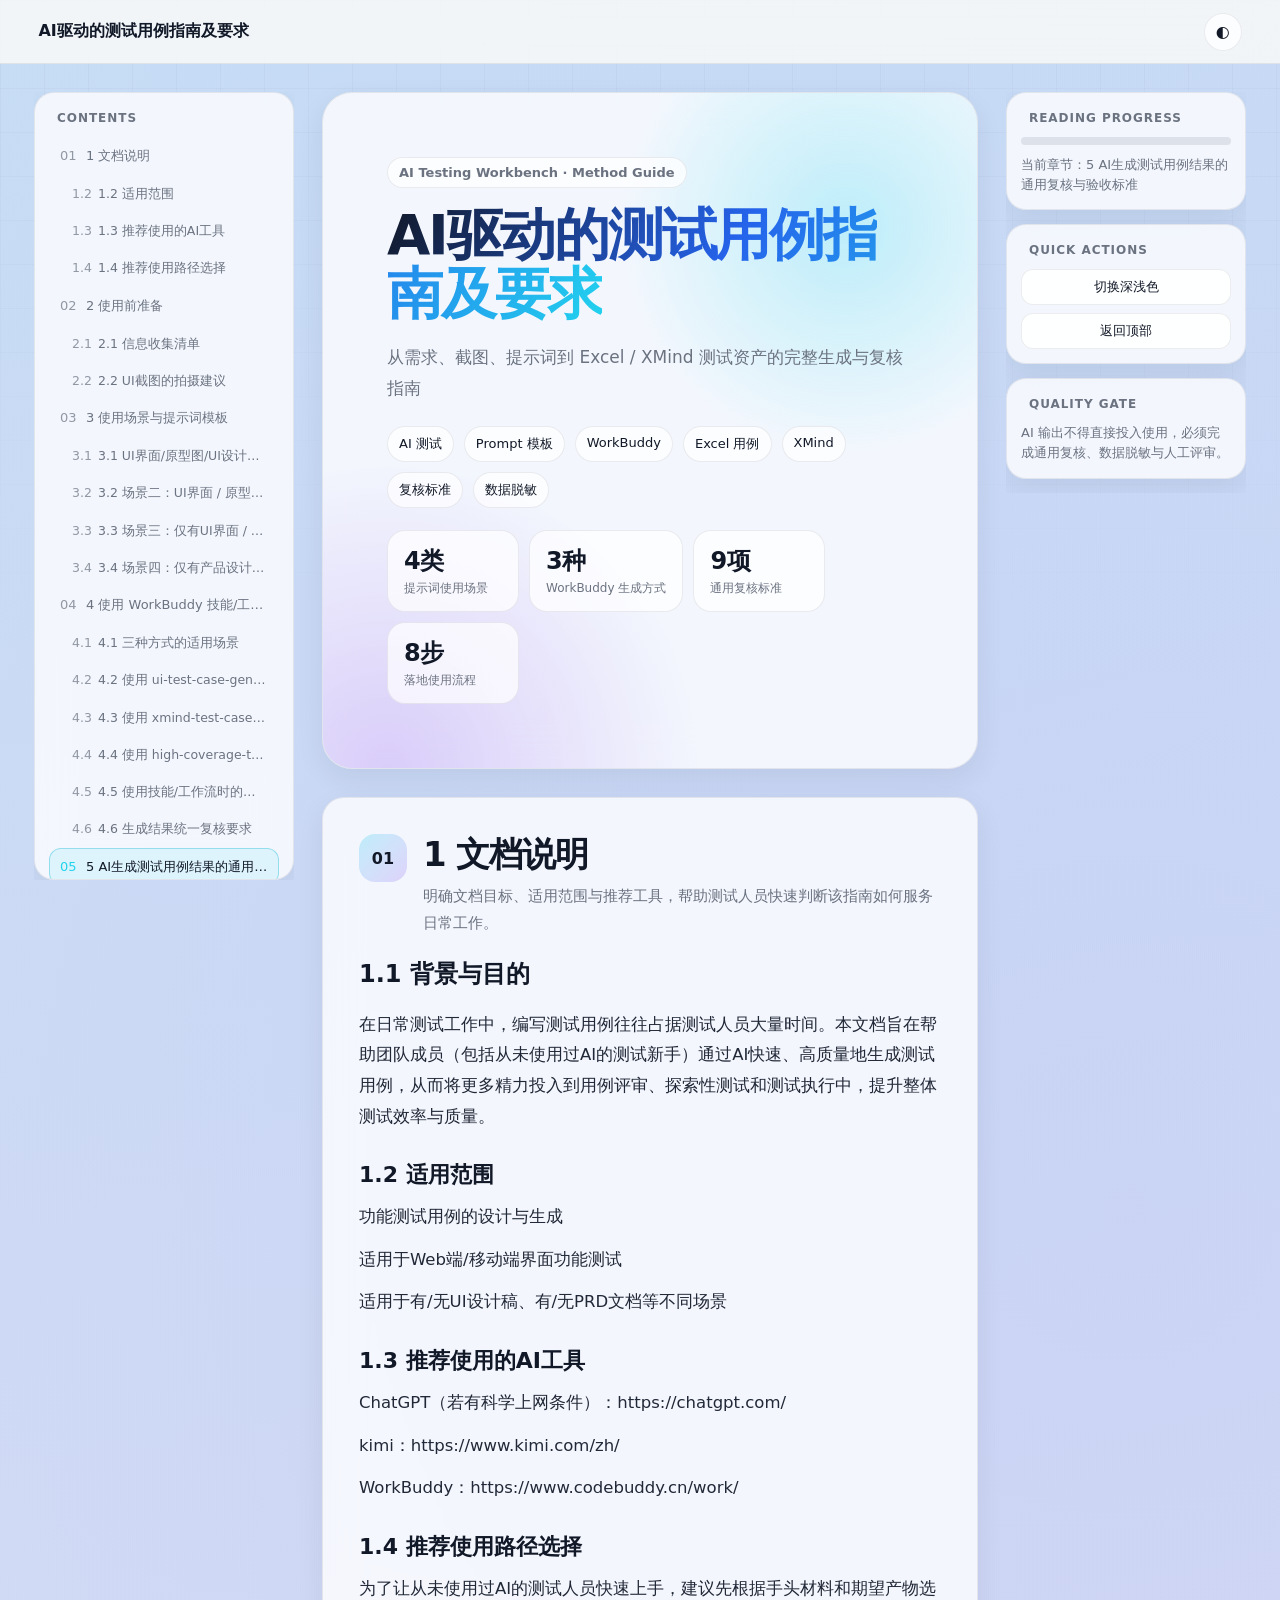
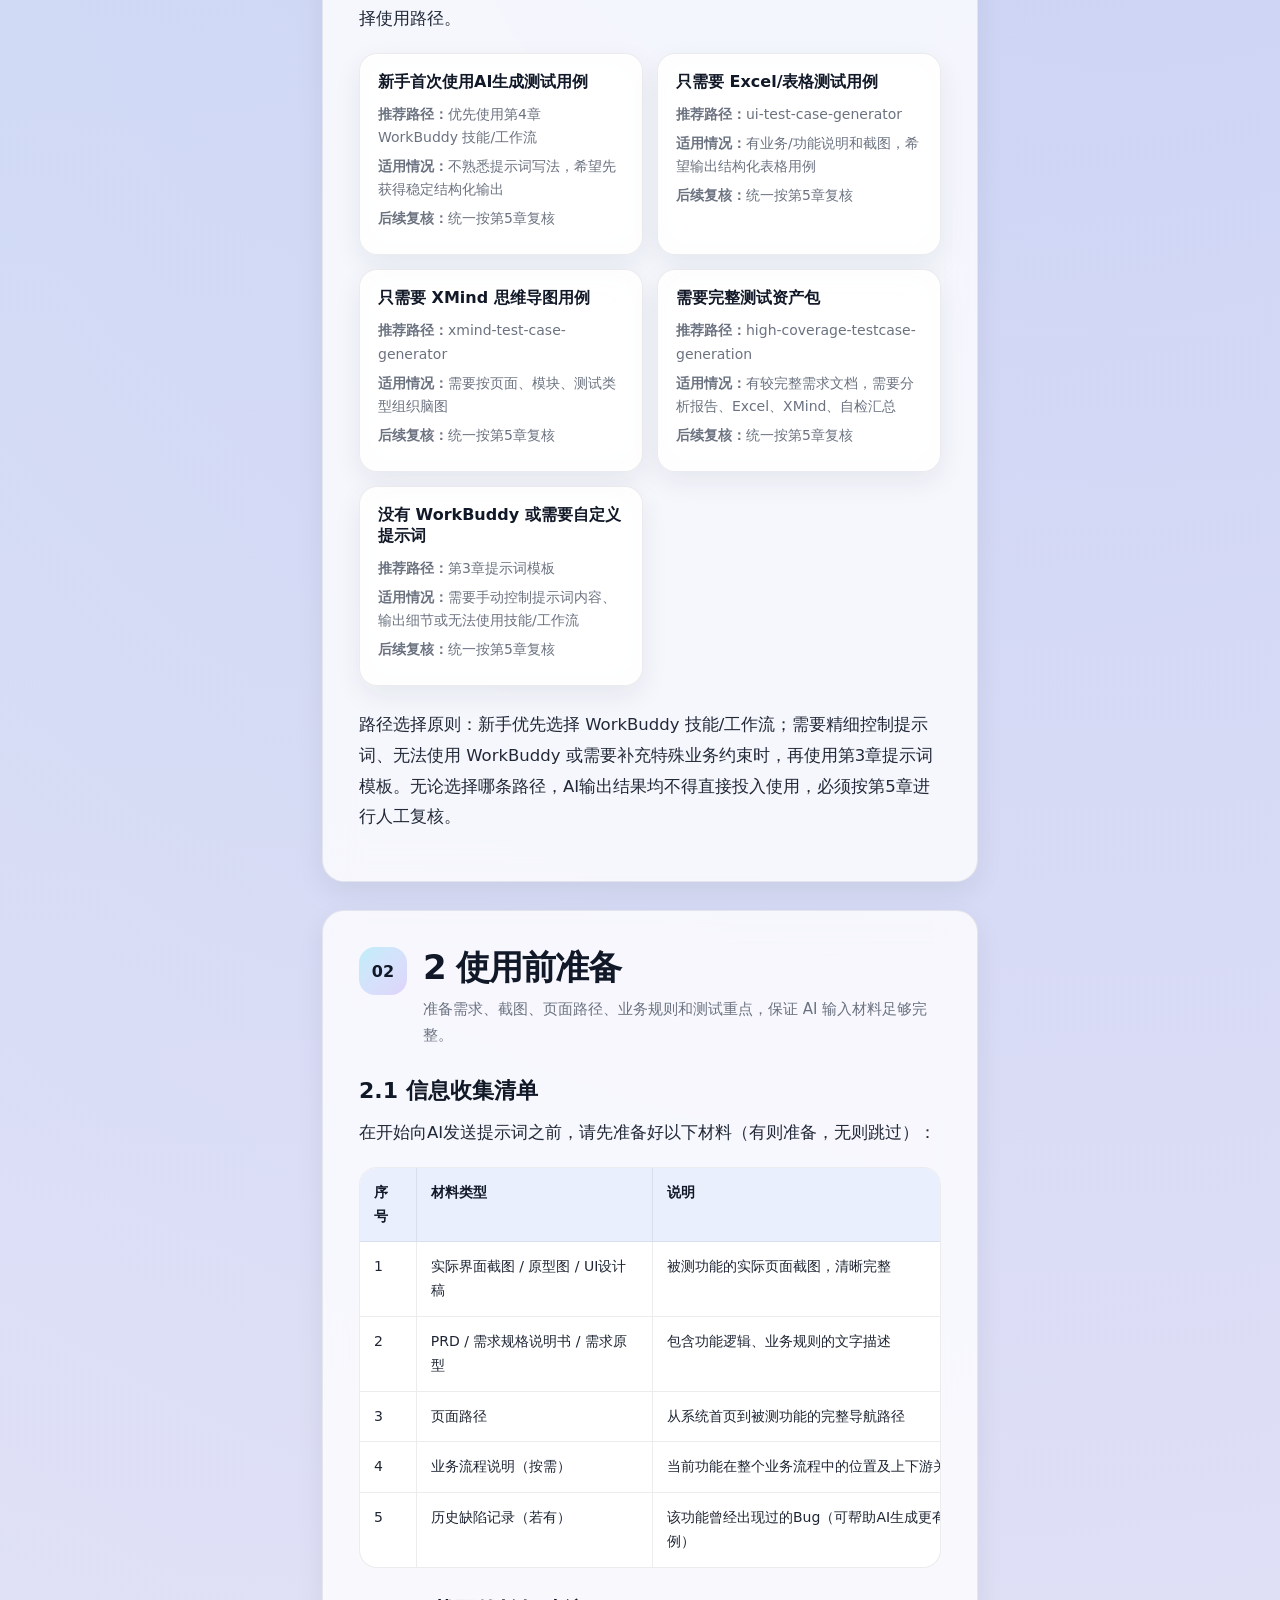
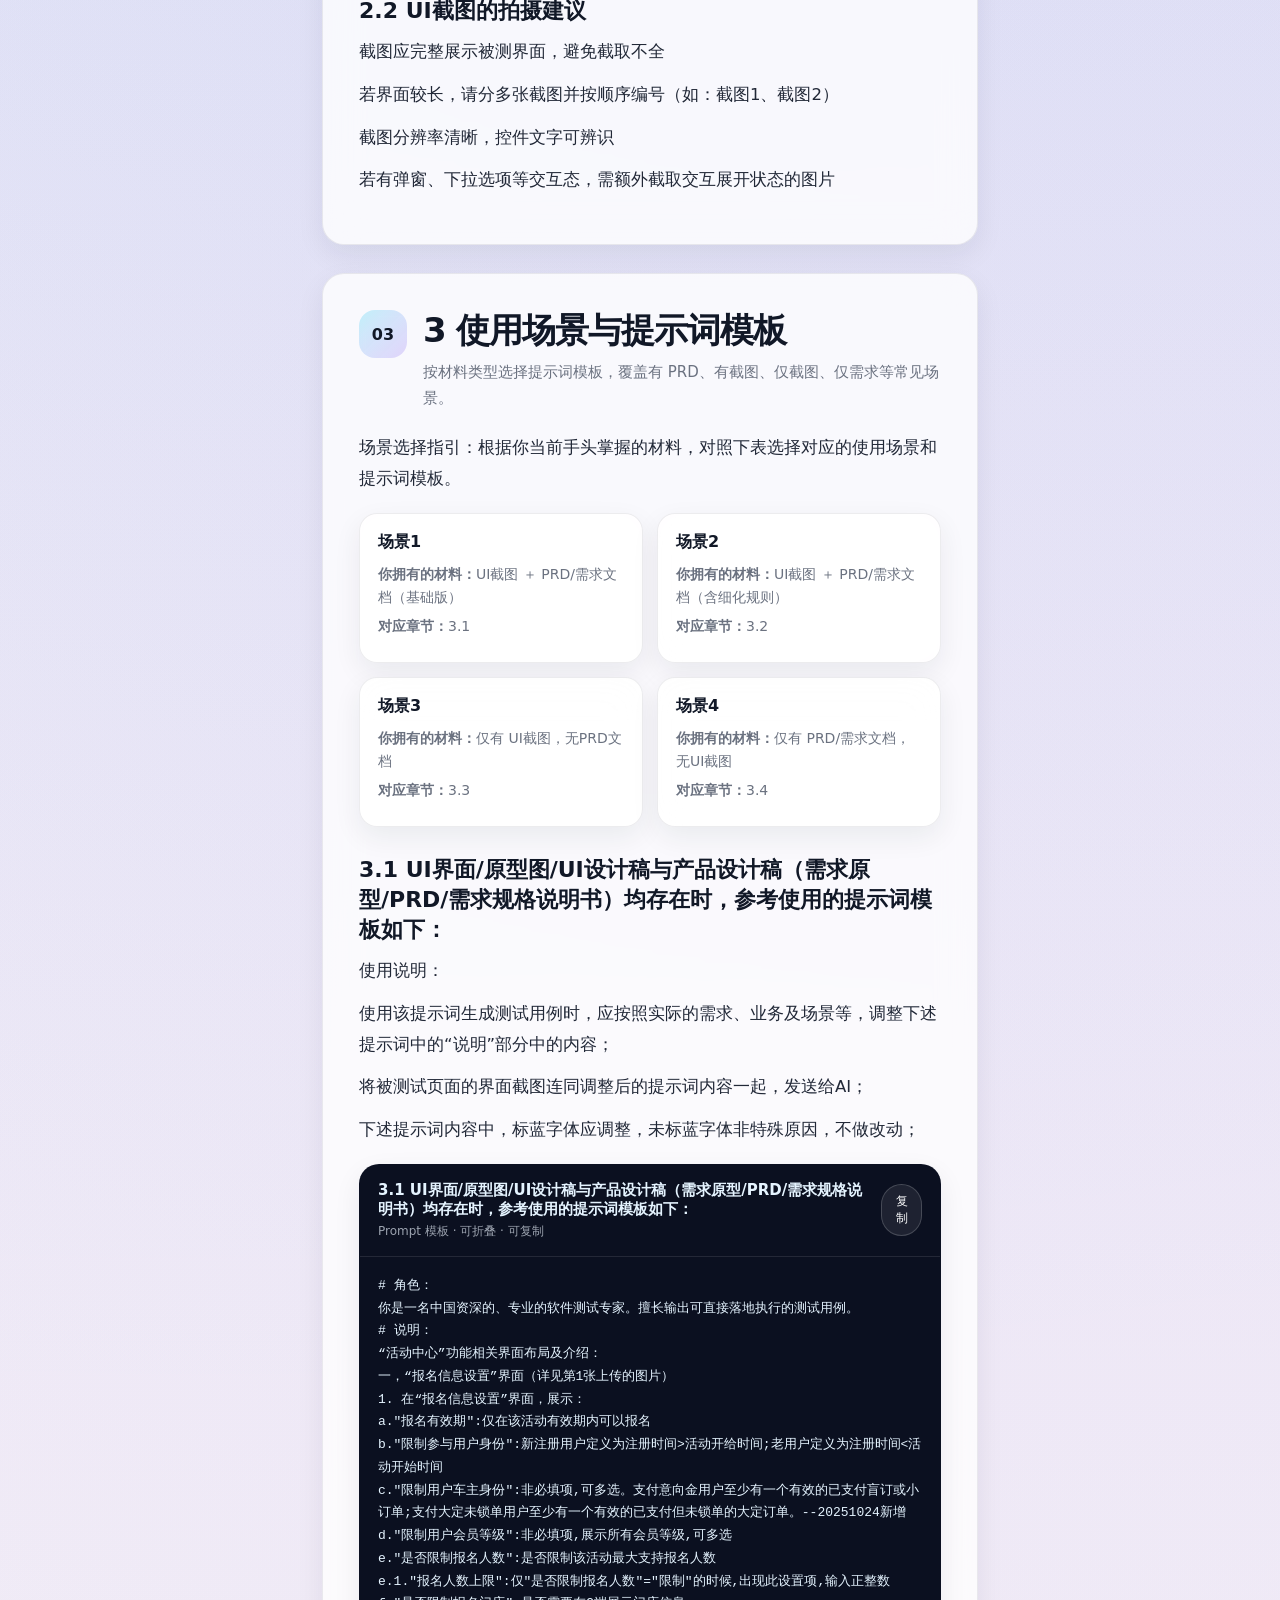
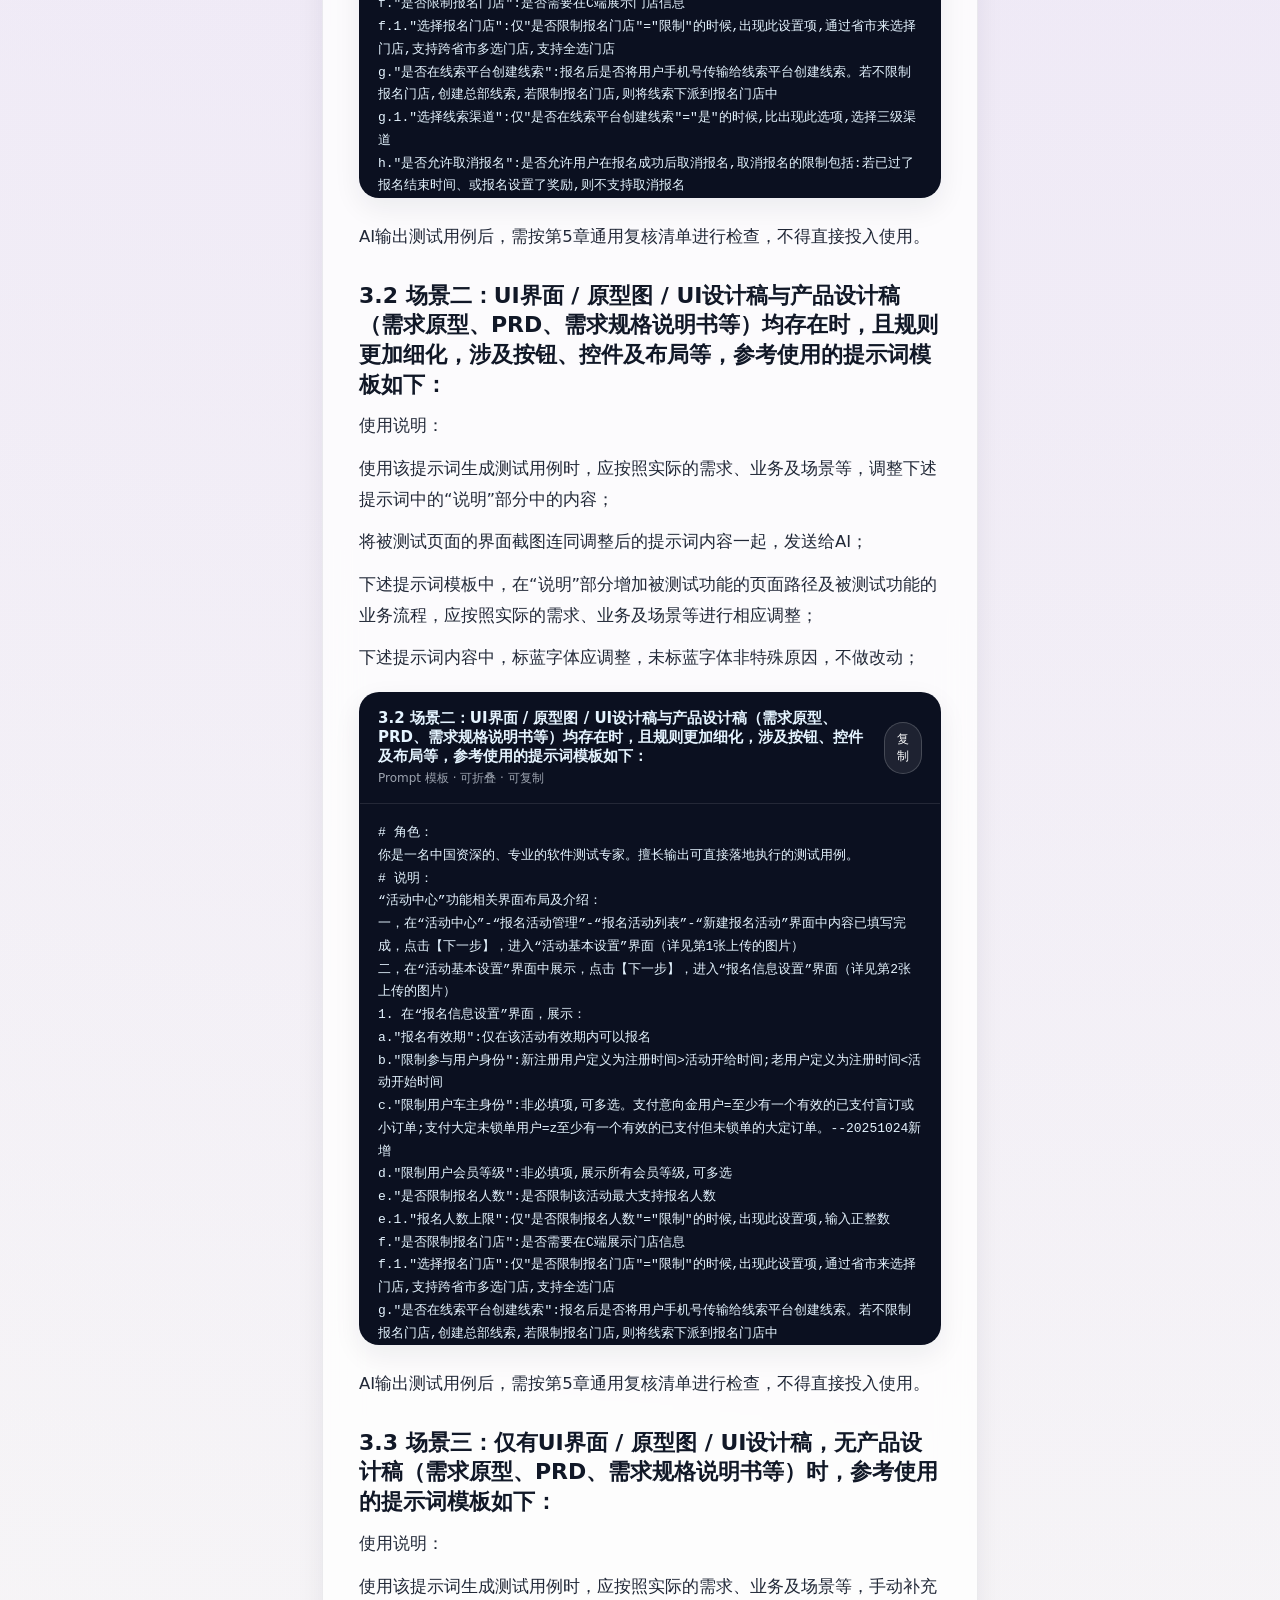
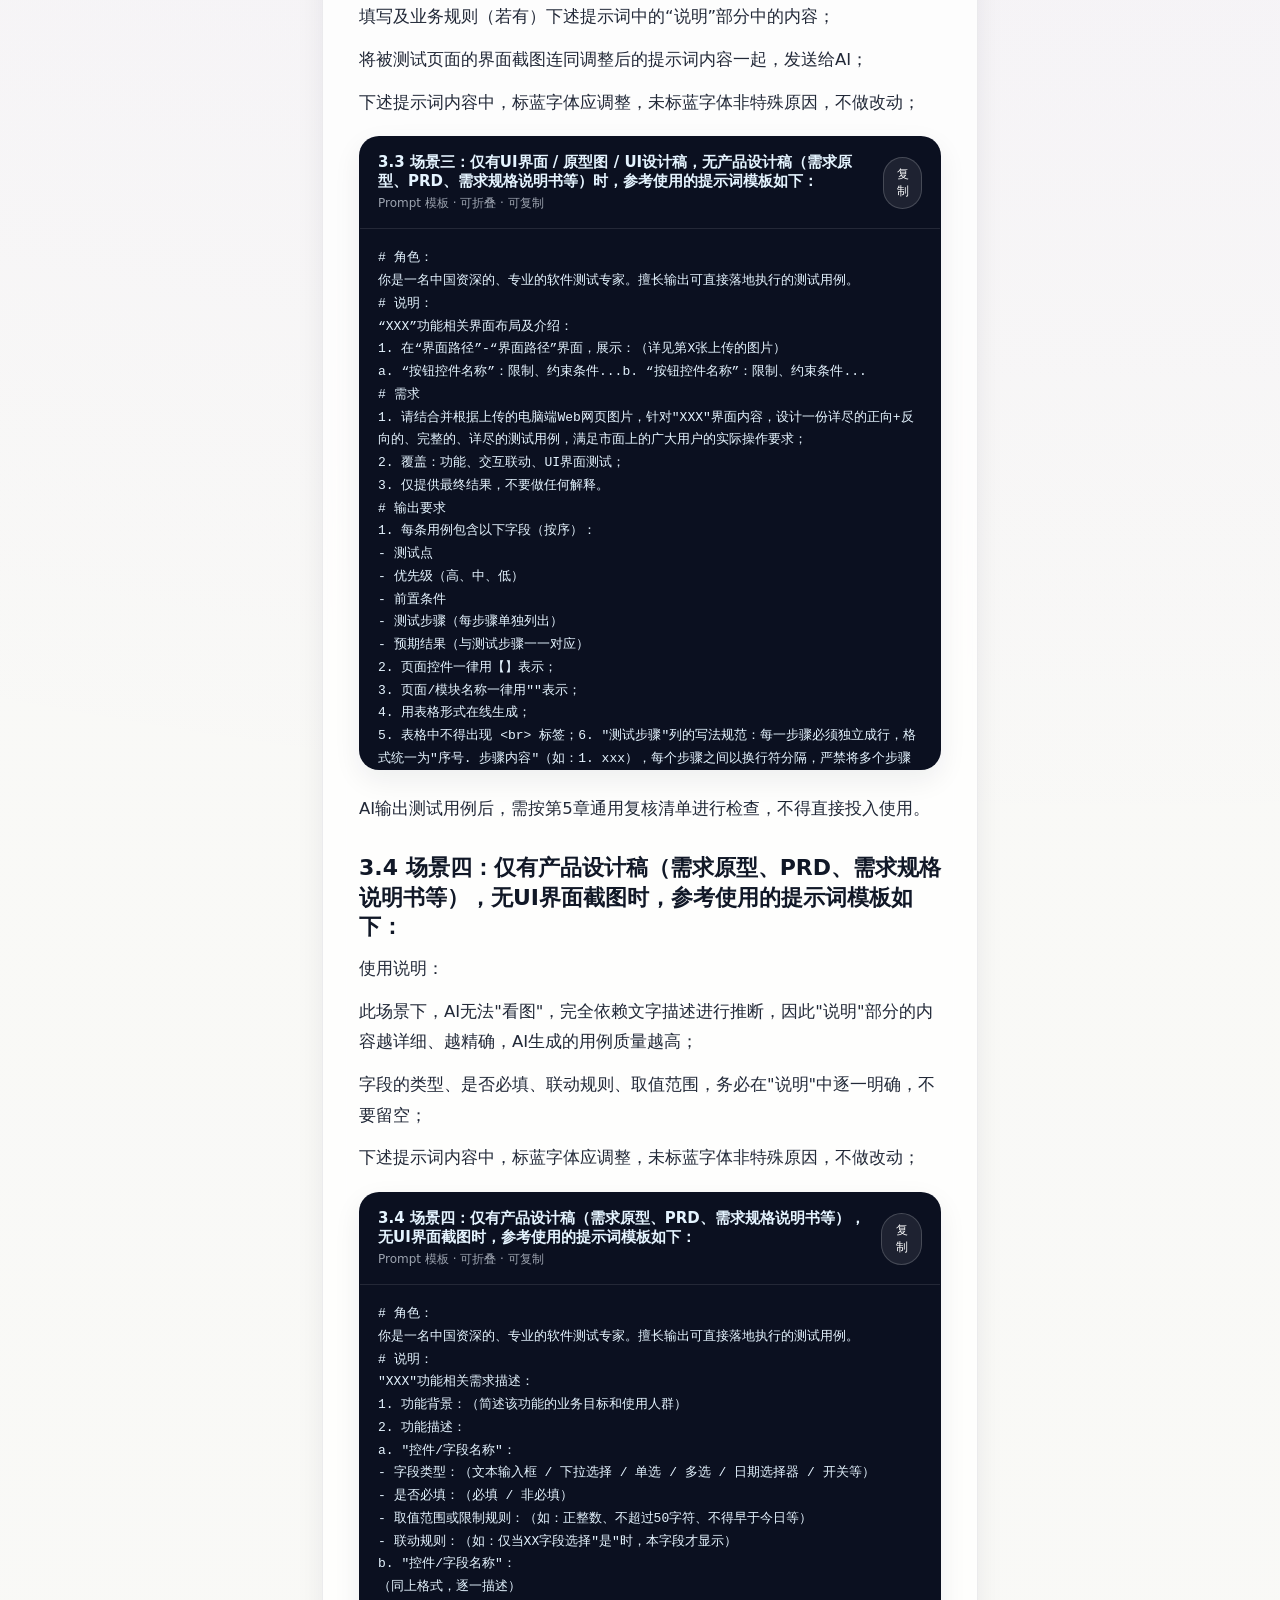
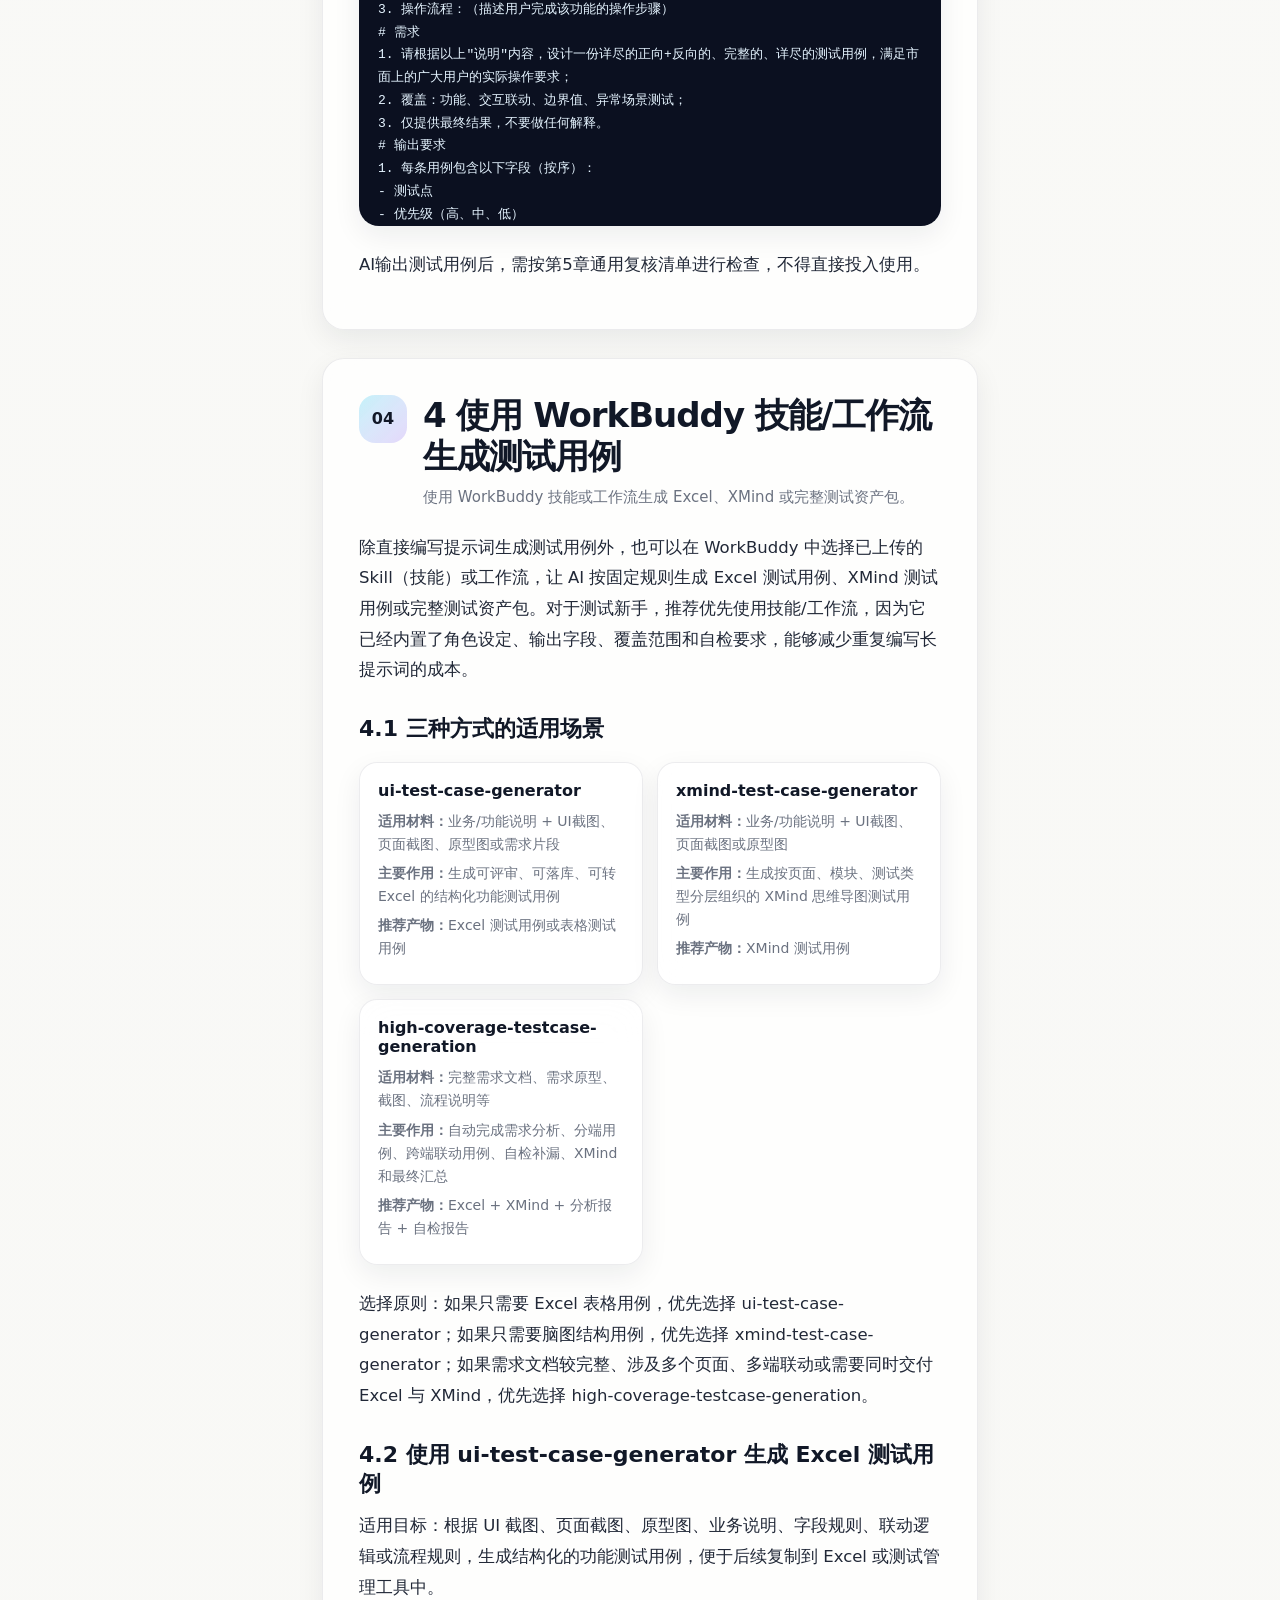
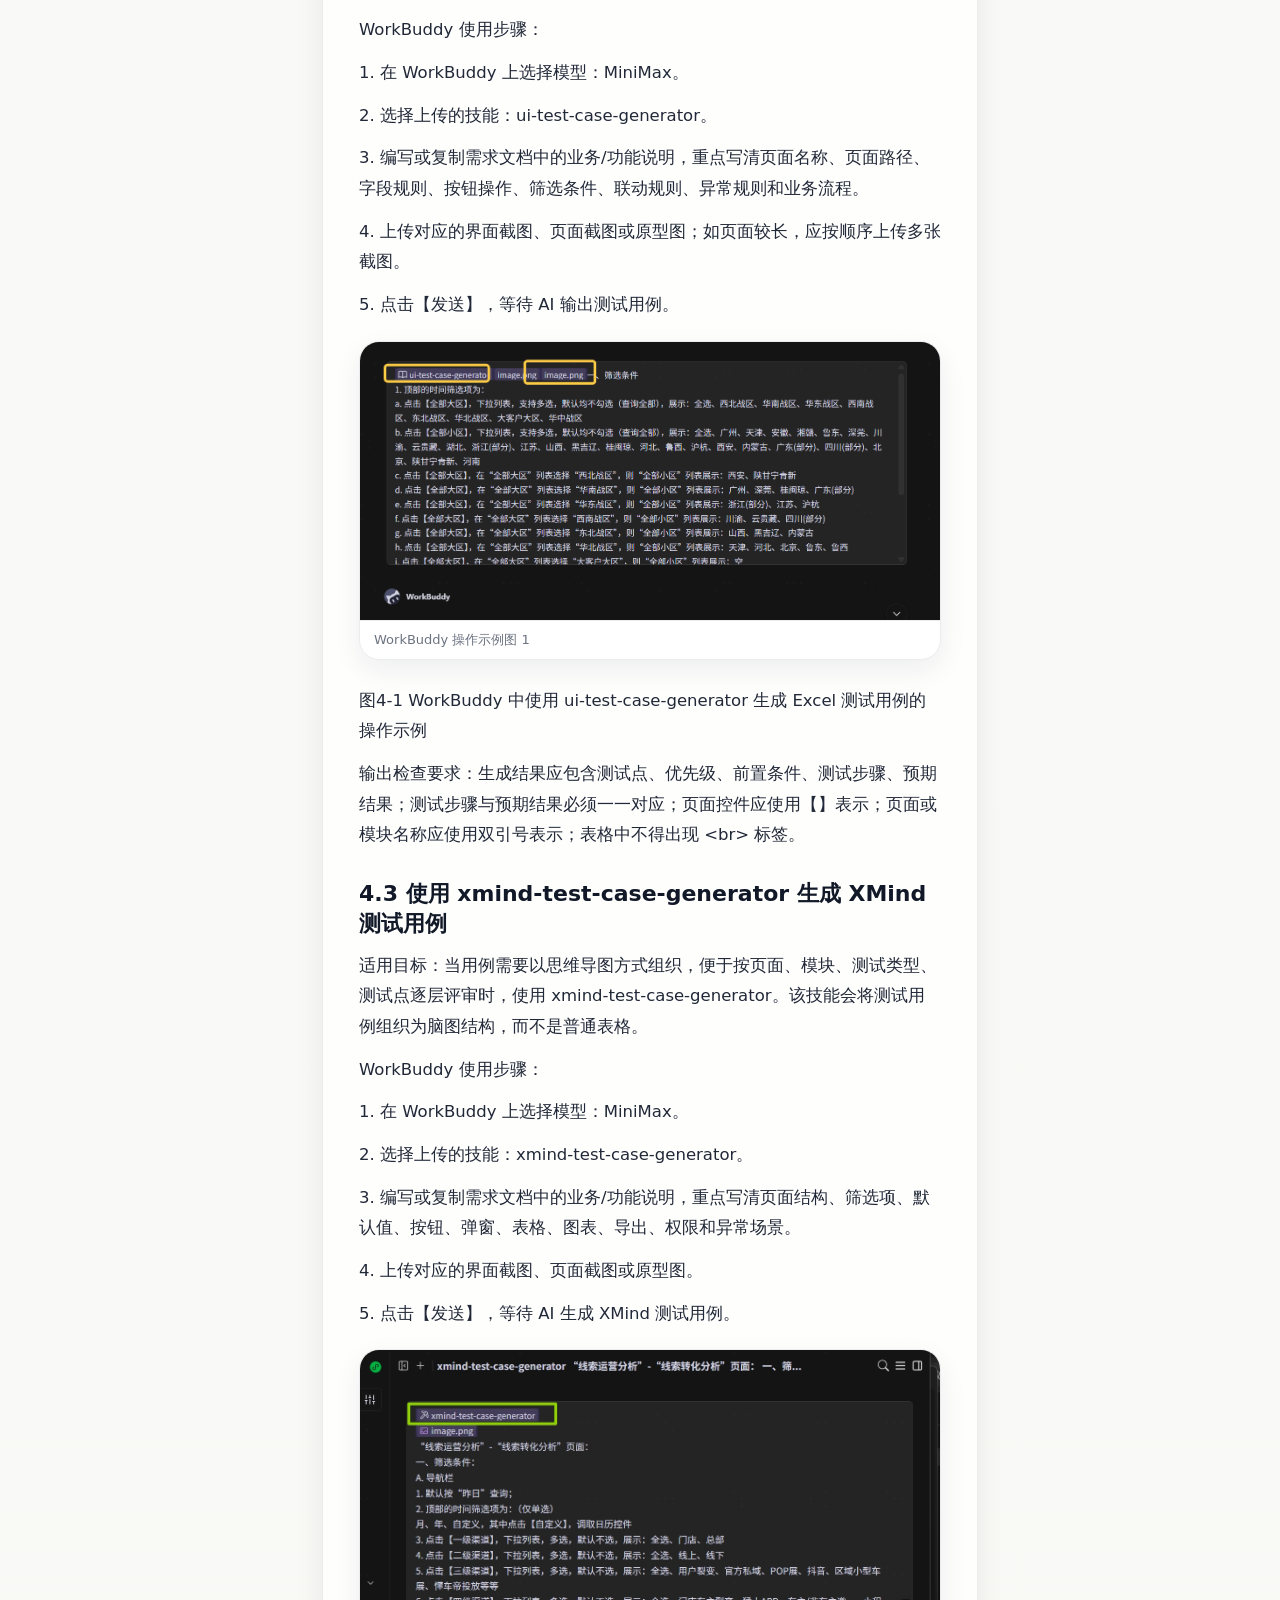
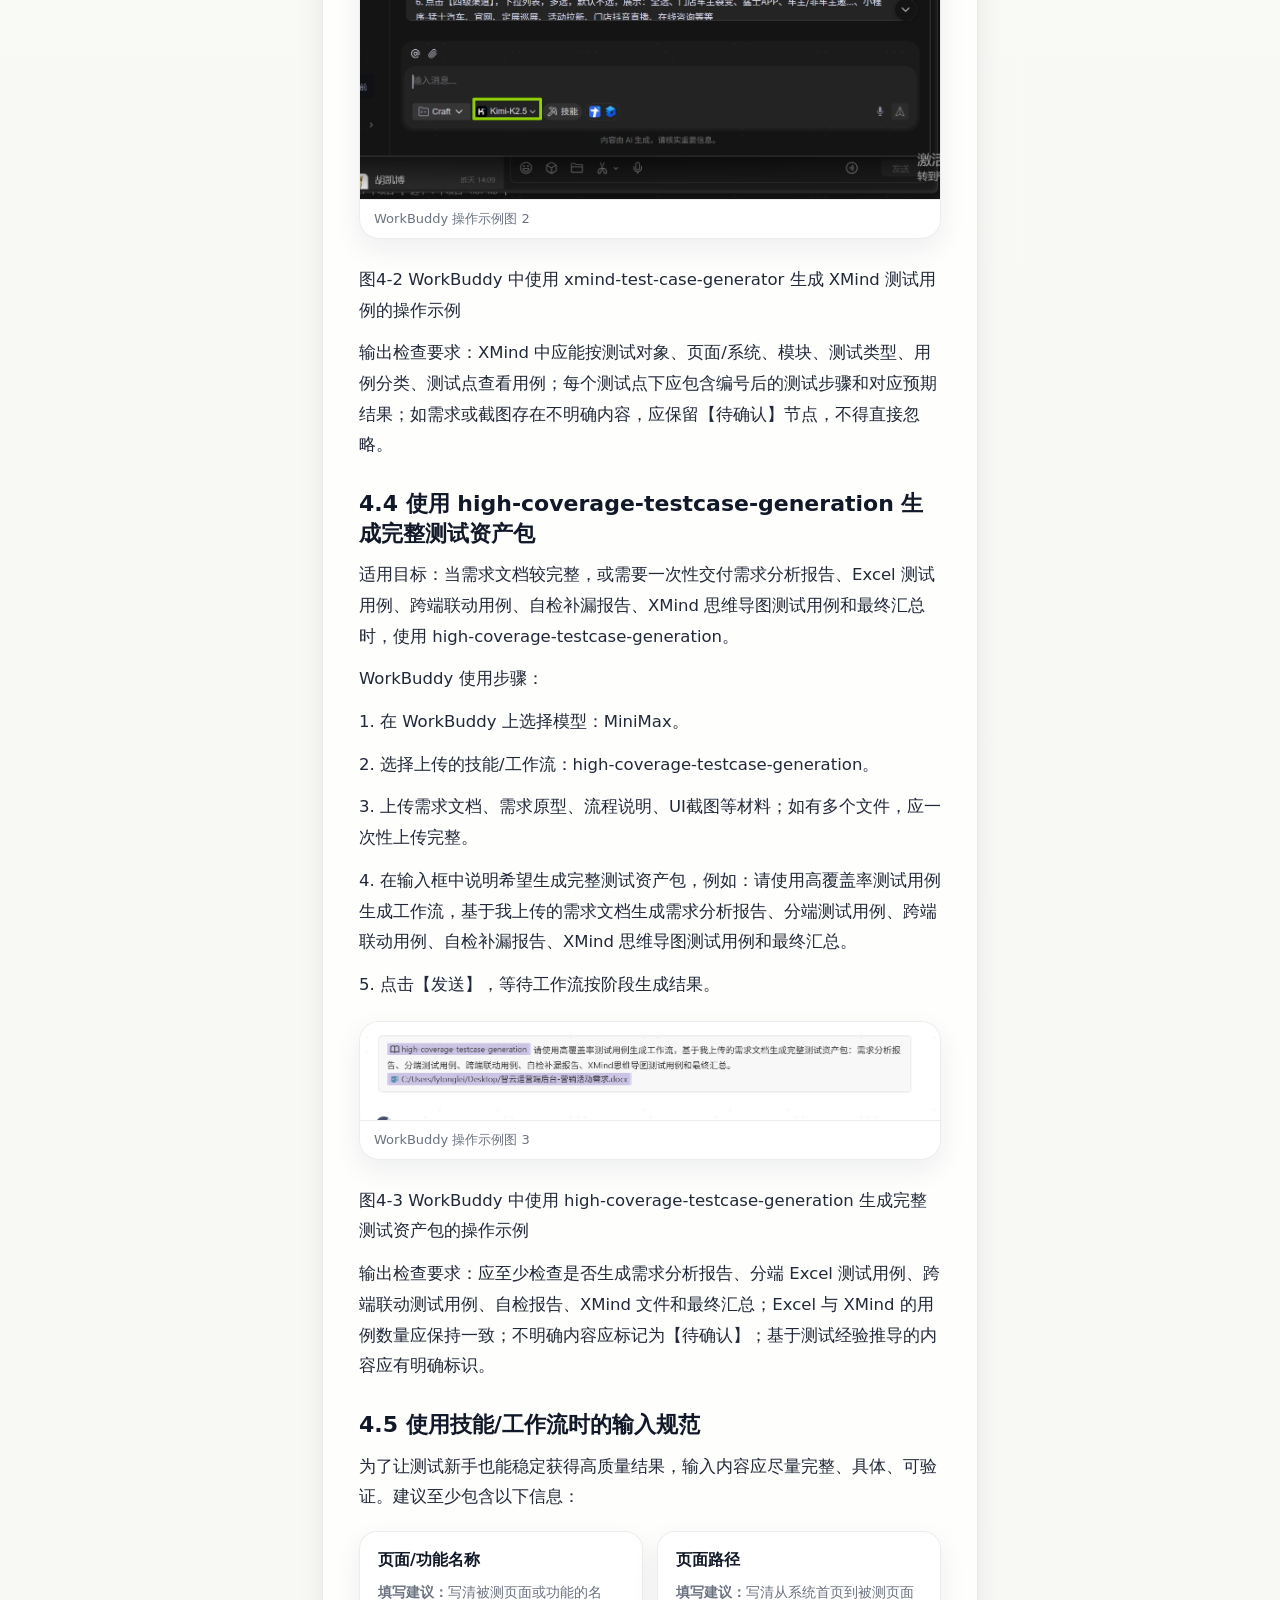
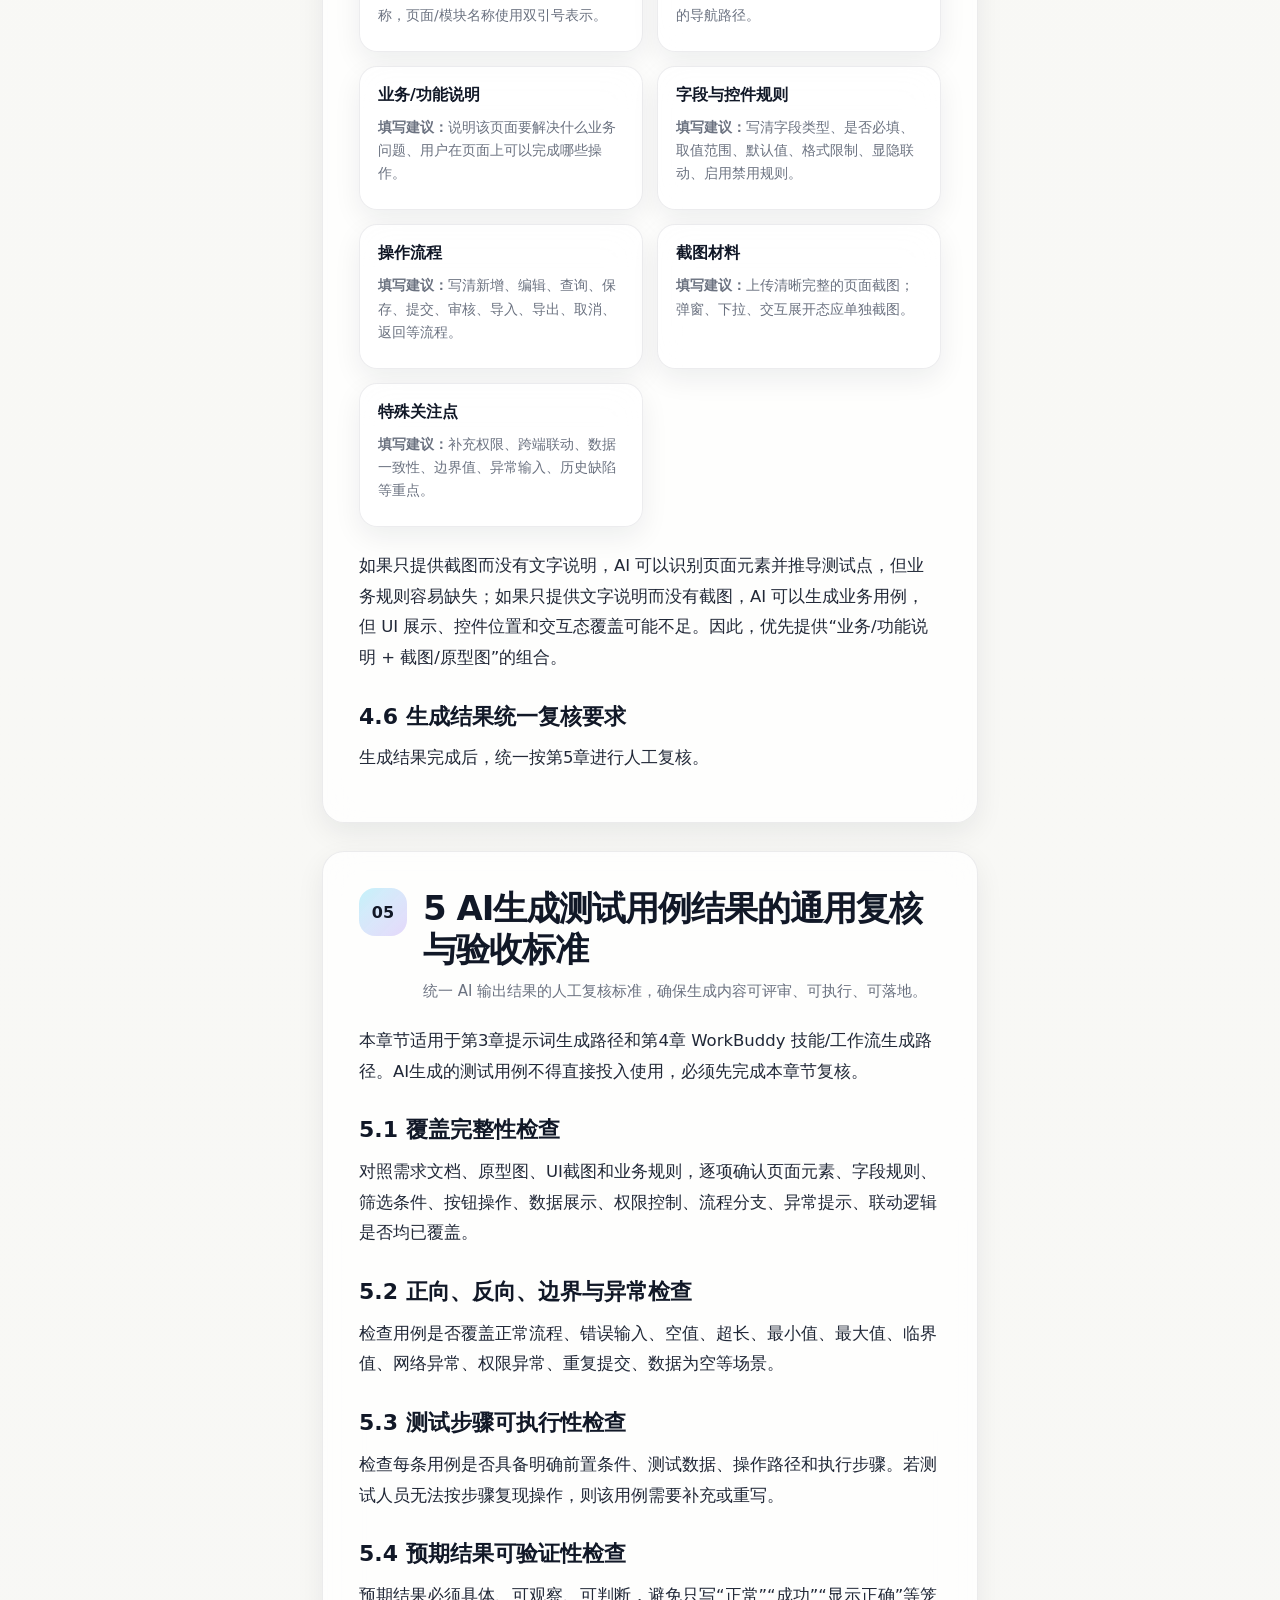
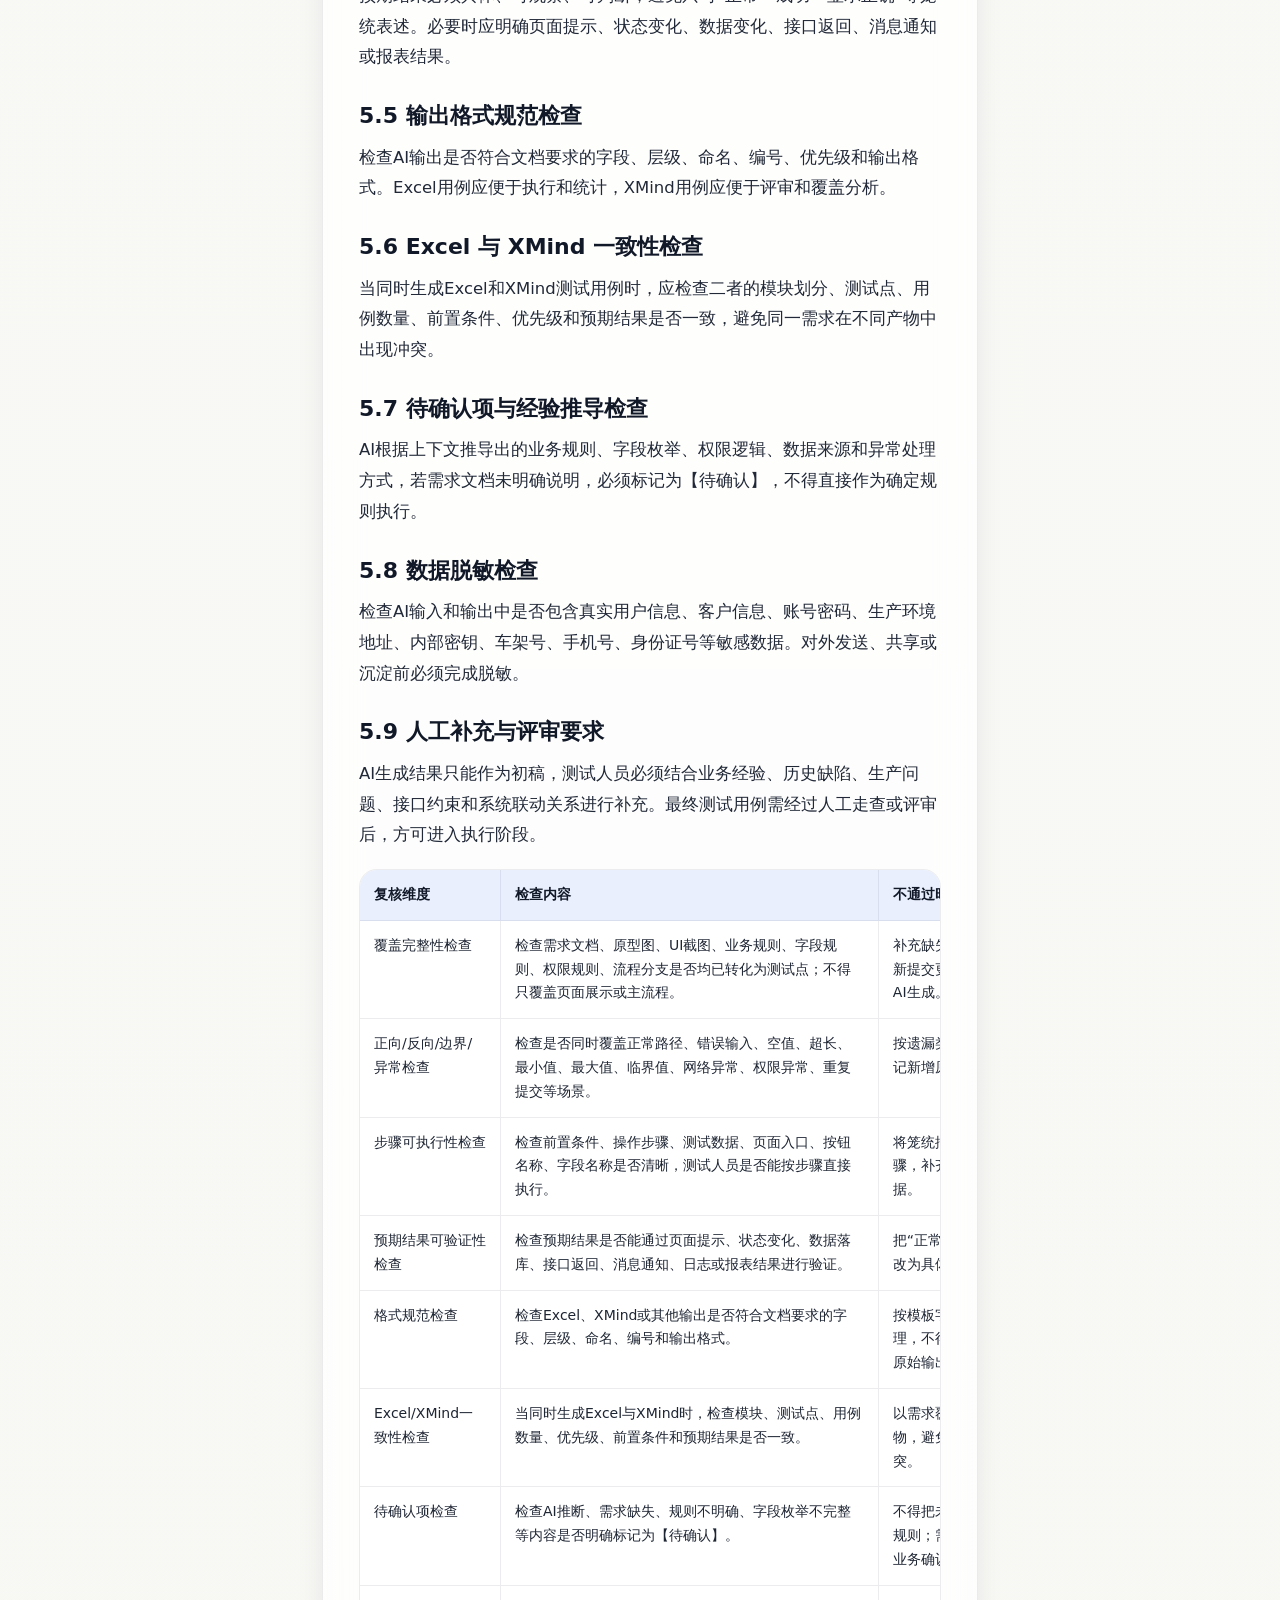
==== ai-testcase-guide/index.html @ f8dcde6e "Update AI testcase guide page" ====
<!doctype html>
<html lang="zh-CN" data-theme="light">
<head>
  <meta charset="utf-8">
  <meta name="viewport" content="width=device-width, initial-scale=1">
  <title>AI驱动的测试用例指南及要求</title>
  <style>
:root {
  color-scheme: light;
  --bg: #f7f7f4;
  --bg-soft: #fafaf8;
  --panel: rgba(255,255,255,.78);
  --panel-strong: rgba(255,255,255,.92);
  --text: #111827;
  --muted: #6b7280;
  --line: rgba(17,24,39,.08);
  --line-strong: rgba(17,24,39,.14);
  --cyan: #22d3ee;
  --violet: #7c3aed;
  --blue: #2563eb;
  --warn: #f97316;
  --danger: #ef4444;
  --code-bg: #0b1020;
  --code-text: #e5f4ff;
  --radius: 22px;
  --radius-sm: 14px;
  --shadow: 0 20px 60px rgba(17,24,39,.10);
  --shadow-soft: 0 10px 28px rgba(17,24,39,.07);
  --nav-width: 260px;
  --rail-width: 240px;
}
[data-theme="dark"] {
  color-scheme: dark;
  --bg: #070a12;
  --bg-soft: #0b0f17;
  --panel: rgba(17,24,39,.72);
  --panel-strong: rgba(17,24,39,.9);
  --text: #f9fafb;
  --muted: #a1a1aa;
  --line: rgba(255,255,255,.10);
  --line-strong: rgba(255,255,255,.18);
  --cyan: #4df0ff;
  --violet: #8b5cf6;
  --blue: #60a5fa;
  --warn: #fb923c;
  --danger: #f87171;
  --code-bg: #050816;
  --code-text: #edf7ff;
  --shadow: 0 22px 70px rgba(0,0,0,.34);
  --shadow-soft: 0 12px 30px rgba(0,0,0,.22);
}
* { box-sizing: border-box; }
html { scroll-behavior: smooth; }
body {
  margin: 0;
  min-height: 100vh;
  color: var(--text);
  background:
    radial-gradient(circle at 16% -10%, color-mix(in srgb, var(--cyan) 24%, transparent), transparent 30%),
    radial-gradient(circle at 88% 6%, color-mix(in srgb, var(--violet) 20%, transparent), transparent 32%),
    linear-gradient(180deg, var(--bg-soft), var(--bg));
  font-family: Inter, ui-sans-serif, system-ui, -apple-system, BlinkMacSystemFont, "PingFang SC", "Microsoft YaHei", "Noto Sans SC", sans-serif;
  letter-spacing: 0;
}
body::before {
  content: "";
  position: fixed;
  inset: 0;
  z-index: -1;
  opacity: .34;
  background-image:
    linear-gradient(var(--line) 1px, transparent 1px),
    linear-gradient(90deg, var(--line) 1px, transparent 1px);
  background-size: 44px 44px;
  mask-image: linear-gradient(180deg, #000, transparent 76%);
}
.progressbar {
  position: fixed;
  top: 0;
  left: 0;
  z-index: 100;
  width: 100%;
  height: 3px;
  background: transparent;
}
.progressbar span {
  display: block;
  width: 0%;
  height: 100%;
  background: linear-gradient(90deg, var(--cyan), var(--violet), var(--blue));
}
.topbar {
  position: sticky;
  top: 0;
  z-index: 90;
  display: flex;
  align-items: center;
  justify-content: space-between;
  gap: 16px;
  height: 64px;
  padding: 0 clamp(16px, 3vw, 40px);
  border-bottom: 1px solid var(--line);
  background: color-mix(in srgb, var(--bg-soft) 82%, transparent);
  backdrop-filter: blur(18px);
}
.brand {
  display: inline-flex;
  align-items: center;
  gap: 10px;
  color: var(--text);
  font-weight: 760;
  text-decoration: none;
}
.brand-mark {
  width: 28px;
  height: 28px;
  border-radius: 9px;
  background: linear-gradient(135deg, var(--cyan), var(--violet));
  box-shadow: 0 0 22px color-mix(in srgb, var(--cyan) 42%, transparent);
}
.top-actions { display: flex; align-items: center; gap: 8px; }
.icon-btn, .text-btn {
  border: 1px solid var(--line);
  background: var(--panel);
  color: var(--text);
  border-radius: 999px;
  min-height: 38px;
  padding: 0 14px;
  font: inherit;
  cursor: pointer;
  transition: transform .18s ease-out, border-color .18s ease-out, background .18s ease-out;
}
.icon-btn { width: 38px; padding: 0; }
.icon-btn:hover, .text-btn:hover { transform: translateY(-1px); border-color: color-mix(in srgb, var(--cyan) 55%, var(--line)); }
.layout {
  display: grid;
  grid-template-columns: var(--nav-width) minmax(0, 820px) var(--rail-width);
  gap: 28px;
  max-width: 1440px;
  margin: 0 auto;
  padding: 28px clamp(18px, 3vw, 34px) 96px;
}
.side-nav, .right-rail {
  position: sticky;
  top: 92px;
  align-self: start;
  max-height: calc(100vh - 112px);
  overflow: auto;
}
.nav-shell, .rail-card, .section-card, .hero, .bento-card, .prompt-card, .figure-card {
  border: 1px solid var(--line);
  background: var(--panel);
  backdrop-filter: blur(18px);
  box-shadow: var(--shadow-soft);
}
.nav-shell, .rail-card { border-radius: 20px; padding: 14px; }
.nav-shell {
  max-height: calc(100vh - 112px);
  overflow: auto;
}
.nav-title, .rail-title {
  margin: 4px 8px 12px;
  color: var(--muted);
  font-size: 12px;
  font-weight: 780;
  letter-spacing: .08em;
  text-transform: uppercase;
}
.toc-link {
  display: grid;
  grid-template-columns: 18px minmax(0,1fr);
  gap: 8px;
  align-items: start;
  padding: 9px 10px;
  border: 1px solid transparent;
  border-radius: 12px;
  color: var(--muted);
  text-decoration: none;
  font-size: 13px;
  line-height: 1.38;
  transition: background .18s ease-out, color .18s ease-out, border-color .18s ease-out;
}
.toc-link .toc-number { color: color-mix(in srgb, var(--muted) 72%, transparent); font-variant-numeric: tabular-nums; }
.toc-link .toc-text {
  overflow: hidden;
  white-space: nowrap;
  text-overflow: ellipsis;
}
.toc-link.depth-2 { padding-left: 22px; font-size: 12.5px; }
.toc-link:hover, .toc-link.active {
  color: var(--text);
  background: color-mix(in srgb, var(--cyan) 10%, transparent);
  border-color: color-mix(in srgb, var(--cyan) 34%, var(--line));
}
.toc-link.active .toc-number { color: var(--cyan); }
.hero {
  position: relative;
  overflow: hidden;
  border-radius: 30px;
  padding: clamp(30px, 6vw, 64px);
  margin-bottom: 28px;
}
.hero::before {
  content: "";
  position: absolute;
  inset: -1px;
  background:
    radial-gradient(circle at 80% 20%, color-mix(in srgb, var(--cyan) 26%, transparent), transparent 30%),
    radial-gradient(circle at 10% 100%, color-mix(in srgb, var(--violet) 22%, transparent), transparent 35%);
  pointer-events: none;
}
.hero-inner { position: relative; z-index: 1; }
.eyebrow {
  display: inline-flex;
  align-items: center;
  gap: 8px;
  margin-bottom: 18px;
  padding: 7px 11px;
  border: 1px solid var(--line);
  border-radius: 999px;
  background: color-mix(in srgb, var(--panel-strong) 78%, transparent);
  color: var(--muted);
  font-size: 13px;
  font-weight: 660;
}
.hero h1 {
  margin: 0;
  max-width: 760px;
  font-size: clamp(42px, 6vw, 56px);
  line-height: 1.05;
  letter-spacing: -.04em;
}
.gradient-text {
  background: linear-gradient(120deg, var(--text), var(--blue) 50%, var(--cyan));
  -webkit-background-clip: text;
  background-clip: text;
  color: transparent;
}
.hero-subtitle {
  max-width: 720px;
  margin: 18px 0 0;
  color: var(--muted);
  font-size: 17px;
  line-height: 1.85;
}
.tag-row, .metric-row {
  display: flex;
  flex-wrap: wrap;
  gap: 10px;
  margin-top: 22px;
}
.tag {
  padding: 8px 11px;
  border: 1px solid var(--line);
  border-radius: 999px;
  background: color-mix(in srgb, var(--panel-strong) 76%, transparent);
  color: var(--text);
  font-size: 13px;
}
.metric {
  min-width: 132px;
  padding: 14px 16px;
  border: 1px solid var(--line);
  border-radius: 18px;
  background: color-mix(in srgb, var(--panel-strong) 78%, transparent);
}
.metric strong { display:block; font-size: 24px; letter-spacing: -.02em; }
.metric span { color: var(--muted); font-size: 12px; }
.section-card {
  position: relative;
  border-radius: var(--radius);
  padding: clamp(24px, 4vw, 36px);
  margin: 28px 0;
  scroll-margin-top: 92px;
}
.section-card[data-observe] { opacity: 0; transform: translateY(16px); transition: opacity .24s ease-out, transform .24s ease-out; }
.section-card[data-observe].is-visible { opacity: 1; transform: translateY(0); }
.section-head {
  display: grid;
  grid-template-columns: auto minmax(0, 1fr);
  gap: 16px;
  align-items: start;
  margin-bottom: 22px;
}
.badge {
  display: inline-flex;
  align-items: center;
  justify-content: center;
  width: 48px;
  height: 48px;
  border-radius: 16px;
  background: linear-gradient(135deg, color-mix(in srgb, var(--cyan) 28%, transparent), color-mix(in srgb, var(--violet) 20%, transparent));
  color: var(--text);
  font-weight: 850;
  font-variant-numeric: tabular-nums;
}
.section-head h2 {
  margin: 0;
  font-size: clamp(28px, 4vw, 34px);
  line-height: 1.2;
  letter-spacing: -.03em;
}
.section-summary {
  margin: 8px 0 0;
  color: var(--muted);
  font-size: 15px;
  line-height: 1.75;
}
.content-flow h3 {
  margin: 28px 0 12px;
  font-size: 22px;
  line-height: 1.35;
}
.content-flow p {
  margin: 12px 0;
  color: color-mix(in srgb, var(--text) 82%, var(--muted));
  font-size: 16.5px;
  line-height: 1.86;
}
.bento-grid {
  display: grid;
  grid-template-columns: repeat(2, minmax(0,1fr));
  gap: 14px;
  margin: 18px 0 24px;
}
.bento-card {
  border-radius: 18px;
  padding: 18px;
  transition: transform .2s ease-out, border-color .2s ease-out, box-shadow .2s ease-out;
}
.bento-card:hover {
  transform: translateY(-3px);
  border-color: color-mix(in srgb, var(--cyan) 44%, var(--line));
  box-shadow: var(--shadow);
}
.bento-card h4 { margin: 0 0 10px; font-size: 16px; }
.bento-card p { margin: 6px 0; font-size: 14px; line-height: 1.65; color: var(--muted); }
.table-wrap {
  overflow-x: auto;
  margin: 18px 0 24px;
  border: 1px solid var(--line);
  border-radius: 18px;
  background: var(--panel-strong);
}
table { width: 100%; border-collapse: separate; border-spacing: 0; min-width: 720px; }
td, th {
  padding: 13px 14px;
  border-bottom: 1px solid var(--line);
  border-right: 1px solid var(--line);
  color: color-mix(in srgb, var(--text) 86%, var(--muted));
  font-size: 14px;
  line-height: 1.7;
  vertical-align: top;
}
tr:first-child td, th {
  position: sticky;
  top: 0;
  z-index: 1;
  background: color-mix(in srgb, var(--blue) 10%, var(--panel-strong));
  color: var(--text);
  font-weight: 760;
}
tr:hover td { background: color-mix(in srgb, var(--cyan) 7%, transparent); }
tr:last-child td { border-bottom: 0; }
td:last-child { border-right: 0; }
.prompt-card {
  overflow: hidden;
  border-radius: 20px;
  margin: 18px 0 24px;
  background: var(--code-bg);
  color: var(--code-text);
  box-shadow: var(--shadow-soft);
}
.prompt-card summary {
  display: flex;
  align-items: center;
  justify-content: space-between;
  gap: 12px;
  padding: 16px 18px;
  cursor: pointer;
  list-style: none;
  border-bottom: 1px solid rgba(255,255,255,.10);
}
.prompt-card summary::-webkit-details-marker { display: none; }
.prompt-meta { display: grid; gap: 4px; }
.prompt-meta strong { font-size: 15px; }
.prompt-meta span { color: #9ca3af; font-size: 12px; }
.copy-btn {
  border: 1px solid rgba(255,255,255,.18);
  border-radius: 999px;
  background: rgba(255,255,255,.08);
  color: #f9fafb;
  padding: 8px 12px;
  font: inherit;
  font-size: 12px;
  cursor: pointer;
}
.prompt-card pre {
  max-height: 540px;
  overflow: auto;
  margin: 0;
  padding: 18px;
  white-space: pre-wrap;
  word-break: break-word;
  font-size: 13px;
  line-height: 1.75;
}
.timeline {
  position: relative;
  display: grid;
  gap: 14px;
  margin: 18px 0;
}
.timeline-item {
  display: grid;
  grid-template-columns: 44px minmax(0,1fr);
  gap: 14px;
  padding: 14px;
  border: 1px solid var(--line);
  border-radius: 18px;
  background: var(--panel-strong);
}
.timeline-no {
  display:flex;
  align-items:center;
  justify-content:center;
  width: 36px;
  height: 36px;
  border-radius: 12px;
  background: color-mix(in srgb, var(--cyan) 18%, transparent);
  color: var(--blue);
  font-weight: 820;
}
.timeline-item h4 { margin: 0 0 5px; font-size: 15px; }
.timeline-item p { margin: 0; color: var(--muted); font-size: 14px; }
.warning-list {
  display: grid;
  gap: 12px;
  margin: 18px 0;
}
.warning-item {
  padding: 15px 16px;
  border: 1px solid color-mix(in srgb, var(--warn) 42%, var(--line));
  border-left: 4px solid var(--warn);
  border-radius: 16px;
  background: color-mix(in srgb, var(--warn) 10%, var(--panel));
  color: color-mix(in srgb, var(--text) 88%, var(--muted));
  line-height: 1.75;
}
.figure-card {
  overflow: hidden;
  border-radius: 20px;
  margin: 20px 0 26px;
}
.figure-card img {
  display: block;
  width: 100%;
  height: auto;
  cursor: zoom-in;
}
.figure-card figcaption {
  padding: 10px 14px;
  color: var(--muted);
  border-top: 1px solid var(--line);
  font-size: 13px;
}
.rail-card { margin-bottom: 14px; }
.read-meter {
  height: 8px;
  border-radius: 999px;
  background: color-mix(in srgb, var(--muted) 16%, transparent);
  overflow: hidden;
}
.read-meter span {
  display:block;
  width:0%;
  height:100%;
  background: linear-gradient(90deg, var(--cyan), var(--violet));
}
.rail-value {
  margin: 10px 0 0;
  color: var(--muted);
  font-size: 13px;
  line-height: 1.55;
}
.rail-actions { display:grid; gap: 8px; margin-top: 12px; }
.rail-actions button {
  min-height: 36px;
  border: 1px solid var(--line);
  border-radius: 12px;
  background: var(--panel-strong);
  color: var(--text);
  cursor: pointer;
}
.drawer {
  position: fixed;
  inset: 0 auto 0 0;
  z-index: 120;
  width: min(88vw, 320px);
  padding: 18px;
  background: var(--bg-soft);
  border-right: 1px solid var(--line);
  transform: translateX(-105%);
  transition: transform .22s ease-out;
  overflow: auto;
}
.drawer.open { transform: translateX(0); }
.drawer-backdrop {
  position: fixed;
  inset: 0;
  z-index: 110;
  background: rgba(0,0,0,.36);
  opacity: 0;
  pointer-events: none;
  transition: opacity .2s ease-out;
}
.drawer-backdrop.open { opacity: 1; pointer-events: auto; }
.lightbox {
  position: fixed;
  inset: 0;
  z-index: 130;
  display: none;
  align-items: center;
  justify-content: center;
  padding: 28px;
  background: rgba(3,7,18,.78);
}
.lightbox.open { display: flex; }
.lightbox img {
  max-width: min(1100px, 96vw);
  max-height: 88vh;
  border-radius: 18px;
  box-shadow: 0 30px 80px rgba(0,0,0,.42);
}
button:focus-visible, a:focus-visible, summary:focus-visible {
  outline: 3px solid color-mix(in srgb, var(--cyan) 70%, white);
  outline-offset: 3px;
}
@media (max-width: 1180px) {
  .layout { grid-template-columns: var(--nav-width) minmax(0,1fr); }
  .right-rail { display: none; }
}
@media (max-width: 860px) {
  .topbar { height: 58px; }
  .layout { display: block; padding: 18px 14px 72px; }
  .side-nav { display: none; }
  .desktop-only { display: none; }
  .hero { padding: 26px 20px; border-radius: 22px; }
  .hero h1 { font-size: 38px; }
  .section-card { padding: 22px 18px; border-radius: 20px; }
  .section-head { grid-template-columns: 1fr; }
  .bento-grid { grid-template-columns: 1fr; }
  table { min-width: 680px; }
}
@media (min-width: 861px) {
  .mobile-only { display: none; }
}
@media (prefers-reduced-motion: reduce) {
  *, *::before, *::after {
    scroll-behavior: auto !important;
    transition: none !important;
    animation: none !important;
  }
  .section-card[data-observe] { opacity: 1; transform: none; }
}
</style>
</head>
<body>
  <div class="progressbar" aria-hidden="true"><span id="pageProgress"></span></div>
  <header class="topbar">
    <a class="brand" href="#"><span>AI驱动的测试用例指南及要求</span></a>
    <div class="top-actions">
      <button class="text-btn mobile-only" id="openDrawer" type="button" aria-expanded="false" aria-controls="tocDrawer">目录</button>
      <button class="icon-btn" data-theme-toggle type="button" aria-label="切换深浅色模式">◐</button>
    </div>
  </header>
  <div class="drawer-backdrop" id="drawerBackdrop"></div>
  <nav class="drawer" id="tocDrawer" aria-label="移动端目录">
    <button class="text-btn" id="closeDrawer" type="button">关闭目录</button>
    <p class="nav-title">Contents</p>
    <a data-toc-link class="toc-link depth-1" href="#section-1"><span class="toc-number">01</span><span class="toc-text">1 文档说明</span></a>
<a data-toc-link class="toc-link depth-2" href="#_Toc6k47xr"><span class="toc-number">1.2</span><span class="toc-text">1.2 适用范围</span></a>
<a data-toc-link class="toc-link depth-2" href="#_Tocdwlccb"><span class="toc-number">1.3</span><span class="toc-text">1.3 推荐使用的AI工具</span></a>
<a data-toc-link class="toc-link depth-2" href="#_Toc234238599"><span class="toc-number">1.4</span><span class="toc-text">1.4 推荐使用路径选择</span></a>
<a data-toc-link class="toc-link depth-1" href="#section-2"><span class="toc-number">02</span><span class="toc-text">2 使用前准备</span></a>
<a data-toc-link class="toc-link depth-2" href="#_Tocxa8zkh"><span class="toc-number">2.1</span><span class="toc-text">2.1 信息收集清单</span></a>
<a data-toc-link class="toc-link depth-2" href="#_Toc4oxz79"><span class="toc-number">2.2</span><span class="toc-text">2.2 UI截图的拍摄建议</span></a>
<a data-toc-link class="toc-link depth-1" href="#section-3"><span class="toc-number">03</span><span class="toc-text">3 使用场景与提示词模板</span></a>
<a data-toc-link class="toc-link depth-2" href="#_Tocz7bs6s"><span class="toc-number">3.1</span><span class="toc-text">3.1 UI界面/原型图/UI设计稿与产品设计稿（需求原型/PRD/需求规格说明书）均存在时，参考使用的提示词模板如下：</span></a>
<a data-toc-link class="toc-link depth-2" href="#_Tocdbweol"><span class="toc-number">3.2</span><span class="toc-text">3.2 场景二：UI界面 / 原型图 / UI设计稿与产品设计稿（需求原型、PRD、需求规格说明书等）均存在时，且规则更加细化，涉及按钮、控件及布局等，参考使用的提示词模板如下：</span></a>
<a data-toc-link class="toc-link depth-2" href="#_Toce6rfsm"><span class="toc-number">3.3</span><span class="toc-text">3.3 场景三：仅有UI界面 / 原型图 / UI设计稿，无产品设计稿（需求原型、PRD、需求规格说明书等）时，参考使用的提示词模板如下：</span></a>
<a data-toc-link class="toc-link depth-2" href="#_Tocvbxli1"><span class="toc-number">3.4</span><span class="toc-text">3.4 场景四：仅有产品设计稿（需求原型、PRD、需求规格说明书等），无UI界面截图时，参考使用的提示词模板如下：</span></a>
<a data-toc-link class="toc-link depth-1" href="#section-4"><span class="toc-number">04</span><span class="toc-text">4 使用 WorkBuddy 技能/工作流生成测试用例</span></a>
<a data-toc-link class="toc-link depth-2" href="#_Toc234238609"><span class="toc-number">4.1</span><span class="toc-text">4.1 三种方式的适用场景</span></a>
<a data-toc-link class="toc-link depth-2" href="#_TocAICompatible016"><span class="toc-number">4.2</span><span class="toc-text">4.2 使用 ui-test-case-generator 生成 Excel 测试用例</span></a>
<a data-toc-link class="toc-link depth-2" href="#_TocAICompatible017"><span class="toc-number">4.3</span><span class="toc-text">4.3 使用 xmind-test-case-generator 生成 XMind 测试用例</span></a>
<a data-toc-link class="toc-link depth-2" href="#_TocAICompatible018"><span class="toc-number">4.4</span><span class="toc-text">4.4 使用 high-coverage-testcase-generation 生成完整测试资产包</span></a>
<a data-toc-link class="toc-link depth-2" href="#_TocAICompatible019"><span class="toc-number">4.5</span><span class="toc-text">4.5 使用技能/工作流时的输入规范</span></a>
<a data-toc-link class="toc-link depth-2" href="#_TocAICompatible020"><span class="toc-number">4.6</span><span class="toc-text">4.6 生成结果统一复核要求</span></a>
<a data-toc-link class="toc-link depth-1" href="#section-5"><span class="toc-number">05</span><span class="toc-text">5 AI生成测试用例结果的通用复核与验收标准</span></a>
<a data-toc-link class="toc-link depth-2" href="#_Toc234238616"><span class="toc-number">5.1</span><span class="toc-text">5.1 覆盖完整性检查</span></a>
<a data-toc-link class="toc-link depth-2" href="#_Toc234238617"><span class="toc-number">5.2</span><span class="toc-text">5.2 正向、反向、边界与异常检查</span></a>
<a data-toc-link class="toc-link depth-2" href="#_Toc234238618"><span class="toc-number">5.3</span><span class="toc-text">5.3 测试步骤可执行性检查</span></a>
<a data-toc-link class="toc-link depth-2" href="#_Toc234238619"><span class="toc-number">5.4</span><span class="toc-text">5.4 预期结果可验证性检查</span></a>
<a data-toc-link class="toc-link depth-2" href="#_Toc234238620"><span class="toc-number">5.5</span><span class="toc-text">5.5 输出格式规范检查</span></a>
<a data-toc-link class="toc-link depth-2" href="#_Toc234238621"><span class="toc-number">5.6</span><span class="toc-text">5.6 Excel 与 XMind 一致性检查</span></a>
<a data-toc-link class="toc-link depth-2" href="#_Toc234238622"><span class="toc-number">5.7</span><span class="toc-text">5.7 待确认项与经验推导检查</span></a>
<a data-toc-link class="toc-link depth-2" href="#_Toc234238623"><span class="toc-number">5.8</span><span class="toc-text">5.8 数据脱敏检查</span></a>
<a data-toc-link class="toc-link depth-2" href="#_TocAICompatible015"><span class="toc-number">5.9</span><span class="toc-text">5.9 人工补充与评审要求</span></a>
<a data-toc-link class="toc-link depth-1" href="#section-6"><span class="toc-number">06</span><span class="toc-text">6 提示词编写技巧与注意事项</span></a>
<a data-toc-link class="toc-link depth-2" href="#_Tocmzn9wp"><span class="toc-number">6.1</span><span class="toc-text">6.1 提示词质量直接影响用例质量</span></a>
<a data-toc-link class="toc-link depth-2" href="#_Tocl2yso5"><span class="toc-number">6.2</span><span class="toc-text">6.2 多轮对话的使用技巧</span></a>
<a data-toc-link class="toc-link depth-1" href="#section-7"><span class="toc-number">07</span><span class="toc-text">7 使用流程总览</span></a>
<a data-toc-link class="toc-link depth-1" href="#section-8"><span class="toc-number">08</span><span class="toc-text">8 重要注意事项</span></a>
  </nav>
  <div class="layout">
    <nav class="side-nav desktop-only" aria-label="章节导航">
      <div class="nav-shell">
        <p class="nav-title">Contents</p>
        <a data-toc-link class="toc-link depth-1" href="#section-1"><span class="toc-number">01</span><span class="toc-text">1 文档说明</span></a>
<a data-toc-link class="toc-link depth-2" href="#_Toc6k47xr"><span class="toc-number">1.2</span><span class="toc-text">1.2 适用范围</span></a>
<a data-toc-link class="toc-link depth-2" href="#_Tocdwlccb"><span class="toc-number">1.3</span><span class="toc-text">1.3 推荐使用的AI工具</span></a>
<a data-toc-link class="toc-link depth-2" href="#_Toc234238599"><span class="toc-number">1.4</span><span class="toc-text">1.4 推荐使用路径选择</span></a>
<a data-toc-link class="toc-link depth-1" href="#section-2"><span class="toc-number">02</span><span class="toc-text">2 使用前准备</span></a>
<a data-toc-link class="toc-link depth-2" href="#_Tocxa8zkh"><span class="toc-number">2.1</span><span class="toc-text">2.1 信息收集清单</span></a>
<a data-toc-link class="toc-link depth-2" href="#_Toc4oxz79"><span class="toc-number">2.2</span><span class="toc-text">2.2 UI截图的拍摄建议</span></a>
<a data-toc-link class="toc-link depth-1" href="#section-3"><span class="toc-number">03</span><span class="toc-text">3 使用场景与提示词模板</span></a>
<a data-toc-link class="toc-link depth-2" href="#_Tocz7bs6s"><span class="toc-number">3.1</span><span class="toc-text">3.1 UI界面/原型图/UI设计稿与产品设计稿（需求原型/PRD/需求规格说明书）均存在时，参考使用的提示词模板如下：</span></a>
<a data-toc-link class="toc-link depth-2" href="#_Tocdbweol"><span class="toc-number">3.2</span><span class="toc-text">3.2 场景二：UI界面 / 原型图 / UI设计稿与产品设计稿（需求原型、PRD、需求规格说明书等）均存在时，且规则更加细化，涉及按钮、控件及布局等，参考使用的提示词模板如下：</span></a>
<a data-toc-link class="toc-link depth-2" href="#_Toce6rfsm"><span class="toc-number">3.3</span><span class="toc-text">3.3 场景三：仅有UI界面 / 原型图 / UI设计稿，无产品设计稿（需求原型、PRD、需求规格说明书等）时，参考使用的提示词模板如下：</span></a>
<a data-toc-link class="toc-link depth-2" href="#_Tocvbxli1"><span class="toc-number">3.4</span><span class="toc-text">3.4 场景四：仅有产品设计稿（需求原型、PRD、需求规格说明书等），无UI界面截图时，参考使用的提示词模板如下：</span></a>
<a data-toc-link class="toc-link depth-1" href="#section-4"><span class="toc-number">04</span><span class="toc-text">4 使用 WorkBuddy 技能/工作流生成测试用例</span></a>
<a data-toc-link class="toc-link depth-2" href="#_Toc234238609"><span class="toc-number">4.1</span><span class="toc-text">4.1 三种方式的适用场景</span></a>
<a data-toc-link class="toc-link depth-2" href="#_TocAICompatible016"><span class="toc-number">4.2</span><span class="toc-text">4.2 使用 ui-test-case-generator 生成 Excel 测试用例</span></a>
<a data-toc-link class="toc-link depth-2" href="#_TocAICompatible017"><span class="toc-number">4.3</span><span class="toc-text">4.3 使用 xmind-test-case-generator 生成 XMind 测试用例</span></a>
<a data-toc-link class="toc-link depth-2" href="#_TocAICompatible018"><span class="toc-number">4.4</span><span class="toc-text">4.4 使用 high-coverage-testcase-generation 生成完整测试资产包</span></a>
<a data-toc-link class="toc-link depth-2" href="#_TocAICompatible019"><span class="toc-number">4.5</span><span class="toc-text">4.5 使用技能/工作流时的输入规范</span></a>
<a data-toc-link class="toc-link depth-2" href="#_TocAICompatible020"><span class="toc-number">4.6</span><span class="toc-text">4.6 生成结果统一复核要求</span></a>
<a data-toc-link class="toc-link depth-1" href="#section-5"><span class="toc-number">05</span><span class="toc-text">5 AI生成测试用例结果的通用复核与验收标准</span></a>
<a data-toc-link class="toc-link depth-2" href="#_Toc234238616"><span class="toc-number">5.1</span><span class="toc-text">5.1 覆盖完整性检查</span></a>
<a data-toc-link class="toc-link depth-2" href="#_Toc234238617"><span class="toc-number">5.2</span><span class="toc-text">5.2 正向、反向、边界与异常检查</span></a>
<a data-toc-link class="toc-link depth-2" href="#_Toc234238618"><span class="toc-number">5.3</span><span class="toc-text">5.3 测试步骤可执行性检查</span></a>
<a data-toc-link class="toc-link depth-2" href="#_Toc234238619"><span class="toc-number">5.4</span><span class="toc-text">5.4 预期结果可验证性检查</span></a>
<a data-toc-link class="toc-link depth-2" href="#_Toc234238620"><span class="toc-number">5.5</span><span class="toc-text">5.5 输出格式规范检查</span></a>
<a data-toc-link class="toc-link depth-2" href="#_Toc234238621"><span class="toc-number">5.6</span><span class="toc-text">5.6 Excel 与 XMind 一致性检查</span></a>
<a data-toc-link class="toc-link depth-2" href="#_Toc234238622"><span class="toc-number">5.7</span><span class="toc-text">5.7 待确认项与经验推导检查</span></a>
<a data-toc-link class="toc-link depth-2" href="#_Toc234238623"><span class="toc-number">5.8</span><span class="toc-text">5.8 数据脱敏检查</span></a>
<a data-toc-link class="toc-link depth-2" href="#_TocAICompatible015"><span class="toc-number">5.9</span><span class="toc-text">5.9 人工补充与评审要求</span></a>
<a data-toc-link class="toc-link depth-1" href="#section-6"><span class="toc-number">06</span><span class="toc-text">6 提示词编写技巧与注意事项</span></a>
<a data-toc-link class="toc-link depth-2" href="#_Tocmzn9wp"><span class="toc-number">6.1</span><span class="toc-text">6.1 提示词质量直接影响用例质量</span></a>
<a data-toc-link class="toc-link depth-2" href="#_Tocl2yso5"><span class="toc-number">6.2</span><span class="toc-text">6.2 多轮对话的使用技巧</span></a>
<a data-toc-link class="toc-link depth-1" href="#section-7"><span class="toc-number">07</span><span class="toc-text">7 使用流程总览</span></a>
<a data-toc-link class="toc-link depth-1" href="#section-8"><span class="toc-number">08</span><span class="toc-text">8 重要注意事项</span></a>
      </div>
    </nav>
    <main>
      <section class="hero" aria-labelledby="page-title">
        <div class="hero-inner">
          <div class="eyebrow">AI Testing Workbench · Method Guide</div>
          <h1 id="page-title"><span class="gradient-text">AI驱动的测试用例指南及要求</span></h1>
          <p class="hero-subtitle">从需求、截图、提示词到 Excel / XMind 测试资产的完整生成与复核指南</p>
          <div class="tag-row" aria-label="内容标签">
            <span class="tag">AI 测试</span><span class="tag">Prompt 模板</span><span class="tag">WorkBuddy</span><span class="tag">Excel 用例</span><span class="tag">XMind</span><span class="tag">复核标准</span><span class="tag">数据脱敏</span>
          </div>
          <div class="metric-row">
            <div class="metric"><strong>4类</strong><span>提示词使用场景</span></div>
            <div class="metric"><strong>3种</strong><span>WorkBuddy 生成方式</span></div>
            <div class="metric"><strong>9项</strong><span>通用复核标准</span></div>
            <div class="metric"><strong>8步</strong><span>落地使用流程</span></div>
          </div>
        </div>
      </section>
      
<section class="section-card" id="section-1" data-section data-title="1 文档说明" data-observe>
  <header class="section-head">
    <span class="badge">01</span>
    <div>
      <h2>1 文档说明</h2>
      <p class="section-summary">明确文档目标、适用范围与推荐工具，帮助测试人员快速判断该指南如何服务日常工作。</p>
    </div>
  </header>
  <div class="content-flow"><h1 id="_Tocukr2zv"><span>1.1 背景与目的</span></h1>
<p>在日常测试工作中，编写测试用例往往占据测试人员大量时间。本文档旨在帮助团队成员（包括从未使用过AI的测试新手）通过AI快速、高质量地生成测试用例，从而将更多精力投入到用例评审、探索性测试和测试执行中，提升整体测试效率与质量。</p>
<h3 id="_Toc6k47xr">1.2 适用范围</h3>
<p>功能测试用例的设计与生成</p>
<p>适用于Web端/移动端界面功能测试</p>
<p>适用于有/无UI设计稿、有/无PRD文档等不同场景</p>
<h3 id="_Tocdwlccb">1.3 推荐使用的AI工具</h3>
<p>ChatGPT（若有科学上网条件）：https://chatgpt.com/</p>
<p>kimi：https://www.kimi.com/zh/</p>
<p>WorkBuddy：https://www.codebuddy.cn/work/</p>
<h3 id="_Toc234238599">1.4 推荐使用路径选择</h3>
<p>为了让从未使用过AI的测试人员快速上手，建议先根据手头材料和期望产物选择使用路径。</p>
<div class="bento-grid bento-1"><article class="bento-card"><h4>新手首次使用AI生成测试用例</h4><p><strong>推荐路径：</strong>优先使用第4章 WorkBuddy 技能/工作流</p><p><strong>适用情况：</strong>不熟悉提示词写法，希望先获得稳定结构化输出</p><p><strong>后续复核：</strong>统一按第5章复核</p></article><article class="bento-card"><h4>只需要 Excel/表格测试用例</h4><p><strong>推荐路径：</strong>ui-test-case-generator</p><p><strong>适用情况：</strong>有业务/功能说明和截图，希望输出结构化表格用例</p><p><strong>后续复核：</strong>统一按第5章复核</p></article><article class="bento-card"><h4>只需要 XMind 思维导图用例</h4><p><strong>推荐路径：</strong>xmind-test-case-generator</p><p><strong>适用情况：</strong>需要按页面、模块、测试类型组织脑图</p><p><strong>后续复核：</strong>统一按第5章复核</p></article><article class="bento-card"><h4>需要完整测试资产包</h4><p><strong>推荐路径：</strong>high-coverage-testcase-generation</p><p><strong>适用情况：</strong>有较完整需求文档，需要分析报告、Excel、XMind、自检汇总</p><p><strong>后续复核：</strong>统一按第5章复核</p></article><article class="bento-card"><h4>没有 WorkBuddy 或需要自定义提示词</h4><p><strong>推荐路径：</strong>第3章提示词模板</p><p><strong>适用情况：</strong>需要手动控制提示词内容、输出细节或无法使用技能/工作流</p><p><strong>后续复核：</strong>统一按第5章复核</p></article></div>
<p>路径选择原则：新手优先选择 WorkBuddy 技能/工作流；需要精细控制提示词、无法使用 WorkBuddy 或需要补充特殊业务约束时，再使用第3章提示词模板。无论选择哪条路径，AI输出结果均不得直接投入使用，必须按第5章进行人工复核。</p></div>
</section>


<section class="section-card" id="section-2" data-section data-title="2 使用前准备" data-observe>
  <header class="section-head">
    <span class="badge">02</span>
    <div>
      <h2>2 使用前准备</h2>
      <p class="section-summary">准备需求、截图、页面路径、业务规则和测试重点，保证 AI 输入材料足够完整。</p>
    </div>
  </header>
  <div class="content-flow"><h3 id="_Tocxa8zkh">2.1 信息收集清单</h3>
<p>在开始向AI发送提示词之前，请先准备好以下材料（有则准备，无则跳过）：</p>
<div class="table-wrap"><table><tr><td>序号</td><td>材料类型</td><td>说明</td></tr><tr><td>1</td><td>实际界面截图 / 原型图 / UI设计稿</td><td>被测功能的实际页面截图，清晰完整</td></tr><tr><td>2</td><td>PRD / 需求规格说明书 / 需求原型</td><td>包含功能逻辑、业务规则的文字描述</td></tr><tr><td>3</td><td>页面路径</td><td>从系统首页到被测功能的完整导航路径</td></tr><tr><td>4</td><td>业务流程说明（按需）</td><td>当前功能在整个业务流程中的位置及上下游关系</td></tr><tr><td>5</td><td>历史缺陷记录（若有）</td><td>该功能曾经出现过的Bug（可帮助AI生成更有针对性的反向用例）</td></tr></table></div>
<h3 id="_Toc4oxz79">2.2 UI截图的拍摄建议</h3>
<p>截图应完整展示被测界面，避免截取不全</p>
<p>若界面较长，请分多张截图并按顺序编号（如：截图1、截图2）</p>
<p>截图分辨率清晰，控件文字可辨识</p>
<p>若有弹窗、下拉选项等交互态，需额外截取交互展开状态的图片</p></div>
</section>


<section class="section-card" id="section-3" data-section data-title="3 使用场景与提示词模板" data-observe>
  <header class="section-head">
    <span class="badge">03</span>
    <div>
      <h2>3 使用场景与提示词模板</h2>
      <p class="section-summary">按材料类型选择提示词模板，覆盖有 PRD、有截图、仅截图、仅需求等常见场景。</p>
    </div>
  </header>
  <div class="content-flow"><p>场景选择指引：根据你当前手头掌握的材料，对照下表选择对应的使用场景和提示词模板。</p>
<div class="bento-grid bento-3"><article class="bento-card"><h4>场景1</h4><p><strong>你拥有的材料：</strong>UI截图 ＋ PRD/需求文档（基础版）</p><p><strong>对应章节：</strong>3.1</p></article><article class="bento-card"><h4>场景2</h4><p><strong>你拥有的材料：</strong>UI截图 ＋ PRD/需求文档（含细化规则）</p><p><strong>对应章节：</strong>3.2</p></article><article class="bento-card"><h4>场景3</h4><p><strong>你拥有的材料：</strong>仅有 UI截图，无PRD文档</p><p><strong>对应章节：</strong>3.3</p></article><article class="bento-card"><h4>场景4</h4><p><strong>你拥有的材料：</strong>仅有 PRD/需求文档，无UI截图</p><p><strong>对应章节：</strong>3.4</p></article></div>
<h3 id="_Tocz7bs6s">3.1 UI界面/原型图/UI设计稿与产品设计稿（需求原型/PRD/需求规格说明书）均存在时，参考使用的提示词模板如下：</h3>
<p>使用说明：</p>
<p>使用该提示词生成测试用例时，应按照实际的需求、业务及场景等，调整下述提示词中的“说明”部分中的内容；</p>
<p>将被测试页面的界面截图连同调整后的提示词内容一起，发送给AI；</p>
<p>下述提示词内容中，标蓝字体应调整，未标蓝字体非特殊原因，不做改动；</p>

<details class="prompt-card" open>
  <summary>
    <span class="prompt-meta"><strong>3.1 UI界面/原型图/UI设计稿与产品设计稿（需求原型/PRD/需求规格说明书）均存在时，参考使用的提示词模板如下：</strong><span>Prompt 模板 · 可折叠 · 可复制</span></span>
    <button class="copy-btn" type="button" data-copy-prompt="prompt-1">复制</button>
  </summary>
  <pre id="prompt-1"># 角色：
你是一名中国资深的、专业的软件测试专家。擅长输出可直接落地执行的测试用例。
# 说明：
“活动中心”功能相关界面布局及介绍：
一，“报名信息设置”界面（详见第1张上传的图片）
1. 在“报名信息设置”界面，展示：
a."报名有效期":仅在该活动有效期内可以报名
b."限制参与用户身份":新注册用户定义为注册时间&gt;活动开给时间;老用户定义为注册时间&lt;活动开始时间
c."限制用户车主身份":非必填项,可多选。支付意向金用户至少有一个有效的已支付盲订或小订单;支付大定未锁单用户至少有一个有效的已支付但未锁单的大定订单。--20251024新增
d."限制用户会员等级":非必填项,展示所有会员等级,可多选
e."是否限制报名人数":是否限制该活动最大支持报名人数
e.1."报名人数上限":仅"是否限制报名人数"="限制"的时候,出现此设置项,输入正整数
f."是否限制报名门店":是否需要在C端展示门店信息
f.1."选择报名门店":仅"是否限制报名门店"="限制"的时候,出现此设置项,通过省市来选择门店,支持跨省市多选门店,支持全选门店
g."是否在线索平台创建线索":报名后是否将用户手机号传输给线索平台创建线索。若不限制报名门店,创建总部线索,若限制报名门店,则将线索下派到报名门店中
g.1."选择线索渠道":仅"是否在线索平台创建线索"="是"的时候,比出现此选项,选择三级渠道
h."是否允许取消报名":是否允许用户在报名成功后取消报名,取消报名的限制包括:若已过了报名结束时间、或报名设置了奖励,则不支持取消报名
i."报名信息":用户在报名的时候需要填写的信息
i.1.手机号为必填项,不可取消勾选
i.2.姓名、性别、意向车系、收件地址勾选后,则为必填项
i.3.【添加其他问题】点击后在下方新增问题,问题类型包括单选、多选、开放问题
i.4.单选问题和多选问题需要设置问题和选项(支持多个选项)
i.5.开放问题只用设置问题,无需设置选项
# 需求
1. 请结合并根据上传的电脑端Web网页图片，针对"说明"内容，设计一份详尽的正向+反向的、完整的、详尽的测试用例，满足市面上的广大用户的实际操作要求；
2. 覆盖：功能、交互联动、UI界面测试；
3. 仅提供最终结果，不要做任何解释。
# 输出要求
1. 每条用例包含以下字段（按序）：
- 测试点
- 优先级（高、中、低）
- 前置条件
- 测试步骤（每步骤单独列出）
- 预期结果（与测试步骤一一对应）
2. 页面控件一律用【】表示；
3. 页面/模块名称一律用""表示；
4. 用表格形式在线生成；
5. 表格中不得出现 &lt;br&gt; 标签；6. "测试步骤"列的写法规范：每一步骤必须独立成行，格式统一为"序号. 步骤内容"（如：1. xxx），每个步骤之间以换行符分隔，严禁将多个步骤用"；"拼接写在同一行；
7. "预期结果"列的写法规范：每条结果必须独立成行，格式统一为"序号. 结果内容"（如：1. xxx），每条结果之间以换行符分隔，严禁将多条结果用"；"拼接写在同一行；
8. 表格单元格内，凡含有多项内容（步骤或结果），一律逐行纵向排列，每项单独占据一行，不得横向连续书写。</pre>
</details>

<p>AI输出测试用例后，需按第5章通用复核清单进行检查，不得直接投入使用。</p>
<h3 id="_Tocdbweol">3.2 场景二：UI界面 / 原型图 / UI设计稿与产品设计稿（需求原型、PRD、需求规格说明书等）均存在时，且规则更加细化，涉及按钮、控件及布局等，参考使用的提示词模板如下：</h3>
<p>使用说明：</p>
<p>使用该提示词生成测试用例时，应按照实际的需求、业务及场景等，调整下述提示词中的“说明”部分中的内容；</p>
<p>将被测试页面的界面截图连同调整后的提示词内容一起，发送给AI；</p>
<p>下述提示词模板中，在“说明”部分增加被测试功能的页面路径及被测试功能的业务流程，应按照实际的需求、业务及场景等进行相应调整；</p>
<p>下述提示词内容中，标蓝字体应调整，未标蓝字体非特殊原因，不做改动；</p>

<details class="prompt-card" open>
  <summary>
    <span class="prompt-meta"><strong>3.2 场景二：UI界面 / 原型图 / UI设计稿与产品设计稿（需求原型、PRD、需求规格说明书等）均存在时，且规则更加细化，涉及按钮、控件及布局等，参考使用的提示词模板如下：</strong><span>Prompt 模板 · 可折叠 · 可复制</span></span>
    <button class="copy-btn" type="button" data-copy-prompt="prompt-2">复制</button>
  </summary>
  <pre id="prompt-2"># 角色：
你是一名中国资深的、专业的软件测试专家。擅长输出可直接落地执行的测试用例。
# 说明：
“活动中心”功能相关界面布局及介绍：
一，在“活动中心”-“报名活动管理”-“报名活动列表”-“新建报名活动”界面中内容已填写完成，点击【下一步】，进入“活动基本设置”界面（详见第1张上传的图片）
二，在“活动基本设置”界面中展示，点击【下一步】，进入“报名信息设置”界面（详见第2张上传的图片）
1. 在“报名信息设置”界面，展示：
a."报名有效期":仅在该活动有效期内可以报名
b."限制参与用户身份":新注册用户定义为注册时间&gt;活动开给时间;老用户定义为注册时间&lt;活动开始时间
c."限制用户车主身份":非必填项,可多选。支付意向金用户=至少有一个有效的已支付盲订或小订单;支付大定未锁单用户=z至少有一个有效的已支付但未锁单的大定订单。--20251024新增
d."限制用户会员等级":非必填项,展示所有会员等级,可多选
e."是否限制报名人数":是否限制该活动最大支持报名人数
e.1."报名人数上限":仅"是否限制报名人数"="限制"的时候,出现此设置项,输入正整数
f."是否限制报名门店":是否需要在C端展示门店信息
f.1."选择报名门店":仅"是否限制报名门店"="限制"的时候,出现此设置项,通过省市来选择门店,支持跨省市多选门店,支持全选门店
g."是否在线索平台创建线索":报名后是否将用户手机号传输给线索平台创建线索。若不限制报名门店,创建总部线索,若限制报名门店,则将线索下派到报名门店中
g.1."选择线索渠道":仅"是否在线索平台创建线索"="是"的时候,比出现此选项,选择三级渠道
h."是否允许取消报名":是否允许用户在报名成功后取消报名,取消报名的限制包括:若已过了报名结束时间、或报名设置了奖励,则不支持取消报名
i."报名信息":用户在报名的时候需要填写的信息
i.1.手机号为必填项,不可取消勾选
i.2.姓名、性别、意向车系、收件地址勾选后,则为必填项
i.3.【添加其他问题】点击后在下方新增问题,问题类型包括单选、多选、开放问题
i.4.单选问题和多选问题需要设置问题和选项(支持多个选项)
i.5.开放问题只用设置问题,无需设置选项
“活动创建”功能流程介绍：
1. 在“新建报名活动”-“活动信息设置”界面填写活动基本设置内容，点击下一步
2. 在“新建报名活动”-“活动信息设置”-“报名信息设置”界面填写报名信息内容，点击下一步，进入“报名成功设置”页面
# 需求
1. 请结合并根据上传的电脑端Web网页图片，针对"说明"内容，设计一份详尽的正向+反向的、完整的、详尽的测试用例，满足市面上的广大用户的实际操作要求；
2. 覆盖：功能、流程、交互联动、UI界面测试；
3. 仅提供最终结果，不要做任何解释。
# 输出要求
1. 每条用例包含以下字段（按序）：
- 测试点
- 优先级（高、中、低）
- 前置条件
- 测试步骤（每步骤单独列出）
- 预期结果（与测试步骤一一对应）
2. 页面控件一律用【】表示；
3. 页面/模块名称一律用""表示；
4. 用表格形式在线生成；
5. 表格中不得出现 &lt;br&gt; 标签；6. "测试步骤"列的写法规范：每一步骤必须独立成行，格式统一为"序号. 步骤内容"（如：1. xxx），每个步骤之间以换行符分隔，严禁将多个步骤用"；"拼接写在同一行；
7. "预期结果"列的写法规范：每条结果必须独立成行，格式统一为"序号. 结果内容"（如：1. xxx），每条结果之间以换行符分隔，严禁将多条结果用"；"拼接写在同一行；
8. 表格单元格内，凡含有多项内容（步骤或结果），一律逐行纵向排列，每项单独占据一行，不得横向连续书写。</pre>
</details>

<p>AI输出测试用例后，需按第5章通用复核清单进行检查，不得直接投入使用。</p>
<h3 id="_Toce6rfsm">3.3 场景三：仅有UI界面 / 原型图 / UI设计稿，无产品设计稿（需求原型、PRD、需求规格说明书等）时，参考使用的提示词模板如下：</h3>
<p>使用说明：</p>
<p>使用该提示词生成测试用例时，应按照实际的需求、业务及场景等，手动补充填写及业务规则（若有）下述提示词中的“说明”部分中的内容；</p>
<p>将被测试页面的界面截图连同调整后的提示词内容一起，发送给AI；</p>
<p>下述提示词内容中，标蓝字体应调整，未标蓝字体非特殊原因，不做改动；</p>

<details class="prompt-card" open>
  <summary>
    <span class="prompt-meta"><strong>3.3 场景三：仅有UI界面 / 原型图 / UI设计稿，无产品设计稿（需求原型、PRD、需求规格说明书等）时，参考使用的提示词模板如下：</strong><span>Prompt 模板 · 可折叠 · 可复制</span></span>
    <button class="copy-btn" type="button" data-copy-prompt="prompt-3">复制</button>
  </summary>
  <pre id="prompt-3"># 角色：
你是一名中国资深的、专业的软件测试专家。擅长输出可直接落地执行的测试用例。
# 说明：
“XXX”功能相关界面布局及介绍：
1. 在“界面路径”-“界面路径”界面，展示：（详见第X张上传的图片）
a. “按钮控件名称”：限制、约束条件...b. “按钮控件名称”：限制、约束条件...
# 需求
1. 请结合并根据上传的电脑端Web网页图片，针对"XXX"界面内容，设计一份详尽的正向+反向的、完整的、详尽的测试用例，满足市面上的广大用户的实际操作要求；
2. 覆盖：功能、交互联动、UI界面测试；
3. 仅提供最终结果，不要做任何解释。
# 输出要求
1. 每条用例包含以下字段（按序）：
- 测试点
- 优先级（高、中、低）
- 前置条件
- 测试步骤（每步骤单独列出）
- 预期结果（与测试步骤一一对应）
2. 页面控件一律用【】表示；
3. 页面/模块名称一律用""表示；
4. 用表格形式在线生成；
5. 表格中不得出现 &lt;br&gt; 标签；6. "测试步骤"列的写法规范：每一步骤必须独立成行，格式统一为"序号. 步骤内容"（如：1. xxx），每个步骤之间以换行符分隔，严禁将多个步骤用"；"拼接写在同一行；
7. "预期结果"列的写法规范：每条结果必须独立成行，格式统一为"序号. 结果内容"（如：1. xxx），每条结果之间以换行符分隔，严禁将多条结果用"；"拼接写在同一行；
8. 表格单元格内，凡含有多项内容（步骤或结果），一律逐行纵向排列，每项单独占据一行，不得横向连续书写。</pre>
</details>

<p>AI输出测试用例后，需按第5章通用复核清单进行检查，不得直接投入使用。</p>
<h3 id="_Tocvbxli1">3.4 场景四：仅有产品设计稿（需求原型、PRD、需求规格说明书等），无UI界面截图时，参考使用的提示词模板如下：</h3>
<p>使用说明：</p>
<p>此场景下，AI无法&quot;看图&quot;，完全依赖文字描述进行推断，因此&quot;说明&quot;部分的内容越详细、越精确，AI生成的用例质量越高；</p>
<p>字段的类型、是否必填、联动规则、取值范围，务必在&quot;说明&quot;中逐一明确，不要留空；</p>
<p>下述提示词内容中，标蓝字体应调整，未标蓝字体非特殊原因，不做改动；</p>

<details class="prompt-card" open>
  <summary>
    <span class="prompt-meta"><strong>3.4 场景四：仅有产品设计稿（需求原型、PRD、需求规格说明书等），无UI界面截图时，参考使用的提示词模板如下：</strong><span>Prompt 模板 · 可折叠 · 可复制</span></span>
    <button class="copy-btn" type="button" data-copy-prompt="prompt-4">复制</button>
  </summary>
  <pre id="prompt-4"># 角色：
你是一名中国资深的、专业的软件测试专家。擅长输出可直接落地执行的测试用例。
# 说明：
"XXX"功能相关需求描述：
1. 功能背景：（简述该功能的业务目标和使用人群）
2. 功能描述：
a. "控件/字段名称"：
- 字段类型：（文本输入框 / 下拉选择 / 单选 / 多选 / 日期选择器 / 开关等）
- 是否必填：（必填 / 非必填）
- 取值范围或限制规则：（如：正整数、不超过50字符、不得早于今日等）
- 联动规则：（如：仅当XX字段选择"是"时，本字段才显示）
b. "控件/字段名称"：
（同上格式，逐一描述）
3. 操作流程：（描述用户完成该功能的操作步骤）
# 需求
1. 请根据以上"说明"内容，设计一份详尽的正向+反向的、完整的、详尽的测试用例，满足市面上的广大用户的实际操作要求；
2. 覆盖：功能、交互联动、边界值、异常场景测试；
3. 仅提供最终结果，不要做任何解释。
# 输出要求
1. 每条用例包含以下字段（按序）：
- 测试点
- 优先级（高、中、低）
- 前置条件
- 测试步骤（每步骤单独列出）
- 预期结果（与测试步骤一一对应）
2. 页面控件一律用【】表示；
3. 页面/模块名称一律用""表示；
4. 用表格形式在线生成；
5. 表格中不得出现 &lt;br&gt; 标签；6. "测试步骤"列的写法规范：每一步骤必须独立成行，格式统一为"序号. 步骤内容"（如：1. xxx），每个步骤之间以换行符分隔，严禁将多个步骤用"；"拼接写在同一行；
7. "预期结果"列的写法规范：每条结果必须独立成行，格式统一为"序号. 结果内容"（如：1. xxx），每条结果之间以换行符分隔，严禁将多条结果用"；"拼接写在同一行；
8. 表格单元格内，凡含有多项内容（步骤或结果），一律逐行纵向排列，每项单独占据一行，不得横向连续书写。</pre>
</details>

<p>AI输出测试用例后，需按第5章通用复核清单进行检查，不得直接投入使用。</p></div>
</section>


<section class="section-card" id="section-4" data-section data-title="4 使用 WorkBuddy 技能/工作流生成测试用例" data-observe>
  <header class="section-head">
    <span class="badge">04</span>
    <div>
      <h2>4 使用 WorkBuddy 技能/工作流生成测试用例</h2>
      <p class="section-summary">使用 WorkBuddy 技能或工作流生成 Excel、XMind 或完整测试资产包。</p>
    </div>
  </header>
  <div class="content-flow"><p>除直接编写提示词生成测试用例外，也可以在 WorkBuddy 中选择已上传的 Skill（技能）或工作流，让 AI 按固定规则生成 Excel 测试用例、XMind 测试用例或完整测试资产包。对于测试新手，推荐优先使用技能/工作流，因为它已经内置了角色设定、输出字段、覆盖范围和自检要求，能够减少重复编写长提示词的成本。</p>
<h3 id="_Toc234238609">4.1 三种方式的适用场景</h3>
<div class="bento-grid bento-4"><article class="bento-card"><h4>ui-test-case-generator</h4><p><strong>适用材料：</strong>业务/功能说明 + UI截图、页面截图、原型图或需求片段</p><p><strong>主要作用：</strong>生成可评审、可落库、可转 Excel 的结构化功能测试用例</p><p><strong>推荐产物：</strong>Excel 测试用例或表格测试用例</p></article><article class="bento-card"><h4>xmind-test-case-generator</h4><p><strong>适用材料：</strong>业务/功能说明 + UI截图、页面截图或原型图</p><p><strong>主要作用：</strong>生成按页面、模块、测试类型分层组织的 XMind 思维导图测试用例</p><p><strong>推荐产物：</strong>XMind 测试用例</p></article><article class="bento-card"><h4>high-coverage-testcase-generation</h4><p><strong>适用材料：</strong>完整需求文档、需求原型、截图、流程说明等</p><p><strong>主要作用：</strong>自动完成需求分析、分端用例、跨端联动用例、自检补漏、XMind 和最终汇总</p><p><strong>推荐产物：</strong>Excel + XMind + 分析报告 + 自检报告</p></article></div>
<p>选择原则：如果只需要 Excel 表格用例，优先选择 ui-test-case-generator；如果只需要脑图结构用例，优先选择 xmind-test-case-generator；如果需求文档较完整、涉及多个页面、多端联动或需要同时交付 Excel 与 XMind，优先选择 high-coverage-testcase-generation。</p>
<h3 id="_TocAICompatible016">4.2 使用 ui-test-case-generator 生成 Excel 测试用例</h3>
<p>适用目标：根据 UI 截图、页面截图、原型图、业务说明、字段规则、联动逻辑或流程规则，生成结构化的功能测试用例，便于后续复制到 Excel 或测试管理工具中。</p>
<p>WorkBuddy 使用步骤：</p>
<p>1. 在 WorkBuddy 上选择模型：MiniMax。</p>
<p>2. 选择上传的技能：ui-test-case-generator。</p>
<p>3. 编写或复制需求文档中的业务/功能说明，重点写清页面名称、页面路径、字段规则、按钮操作、筛选条件、联动规则、异常规则和业务流程。</p>
<p>4. 上传对应的界面截图、页面截图或原型图；如页面较长，应按顺序上传多张截图。</p>
<p>5. 点击【发送】，等待 AI 输出测试用例。</p>
<figure class="figure-card"><img src="assets/image1.png" alt="WorkBuddy 操作示例图 1"><figcaption>WorkBuddy 操作示例图 1</figcaption></figure>
<p>图4-1 WorkBuddy 中使用 ui-test-case-generator 生成 Excel 测试用例的操作示例</p>
<p>输出检查要求：生成结果应包含测试点、优先级、前置条件、测试步骤、预期结果；测试步骤与预期结果必须一一对应；页面控件应使用【】表示；页面或模块名称应使用双引号表示；表格中不得出现 &lt;br&gt; 标签。</p>
<h3 id="_TocAICompatible017">4.3 使用 xmind-test-case-generator 生成 XMind 测试用例</h3>
<p>适用目标：当用例需要以思维导图方式组织，便于按页面、模块、测试类型、测试点逐层评审时，使用 xmind-test-case-generator。该技能会将测试用例组织为脑图结构，而不是普通表格。</p>
<p>WorkBuddy 使用步骤：</p>
<p>1. 在 WorkBuddy 上选择模型：MiniMax。</p>
<p>2. 选择上传的技能：xmind-test-case-generator。</p>
<p>3. 编写或复制需求文档中的业务/功能说明，重点写清页面结构、筛选项、默认值、按钮、弹窗、表格、图表、导出、权限和异常场景。</p>
<p>4. 上传对应的界面截图、页面截图或原型图。</p>
<p>5. 点击【发送】，等待 AI 生成 XMind 测试用例。</p>
<figure class="figure-card"><img src="assets/image2.jpg" alt="WorkBuddy 操作示例图 2"><figcaption>WorkBuddy 操作示例图 2</figcaption></figure>
<p>图4-2 WorkBuddy 中使用 xmind-test-case-generator 生成 XMind 测试用例的操作示例</p>
<p>输出检查要求：XMind 中应能按测试对象、页面/系统、模块、测试类型、用例分类、测试点查看用例；每个测试点下应包含编号后的测试步骤和对应预期结果；如需求或截图存在不明确内容，应保留【待确认】节点，不得直接忽略。</p>
<h3 id="_TocAICompatible018">4.4 使用 high-coverage-testcase-generation 生成完整测试资产包</h3>
<p>适用目标：当需求文档较完整，或需要一次性交付需求分析报告、Excel 测试用例、跨端联动用例、自检补漏报告、XMind 思维导图测试用例和最终汇总时，使用 high-coverage-testcase-generation。</p>
<p>WorkBuddy 使用步骤：</p>
<p>1. 在 WorkBuddy 上选择模型：MiniMax。</p>
<p>2. 选择上传的技能/工作流：high-coverage-testcase-generation。</p>
<p>3. 上传需求文档、需求原型、流程说明、UI截图等材料；如有多个文件，应一次性上传完整。</p>
<p>4. 在输入框中说明希望生成完整测试资产包，例如：请使用高覆盖率测试用例生成工作流，基于我上传的需求文档生成需求分析报告、分端测试用例、跨端联动用例、自检补漏报告、XMind 思维导图测试用例和最终汇总。</p>
<p>5. 点击【发送】，等待工作流按阶段生成结果。</p>
<figure class="figure-card"><img src="assets/image3.png" alt="WorkBuddy 操作示例图 3"><figcaption>WorkBuddy 操作示例图 3</figcaption></figure>
<p>图4-3 WorkBuddy 中使用 high-coverage-testcase-generation 生成完整测试资产包的操作示例</p>
<p>输出检查要求：应至少检查是否生成需求分析报告、分端 Excel 测试用例、跨端联动测试用例、自检报告、XMind 文件和最终汇总；Excel 与 XMind 的用例数量应保持一致；不明确内容应标记为【待确认】；基于测试经验推导的内容应有明确标识。</p>
<h3 id="_TocAICompatible019">4.5 使用技能/工作流时的输入规范</h3>
<p>为了让测试新手也能稳定获得高质量结果，输入内容应尽量完整、具体、可验证。建议至少包含以下信息：</p>
<div class="bento-grid bento-4"><article class="bento-card"><h4>页面/功能名称</h4><p><strong>填写建议：</strong>写清被测页面或功能的名称，页面/模块名称使用双引号表示。</p></article><article class="bento-card"><h4>页面路径</h4><p><strong>填写建议：</strong>写清从系统首页到被测页面的导航路径。</p></article><article class="bento-card"><h4>业务/功能说明</h4><p><strong>填写建议：</strong>说明该页面要解决什么业务问题、用户在页面上可以完成哪些操作。</p></article><article class="bento-card"><h4>字段与控件规则</h4><p><strong>填写建议：</strong>写清字段类型、是否必填、取值范围、默认值、格式限制、显隐联动、启用禁用规则。</p></article><article class="bento-card"><h4>操作流程</h4><p><strong>填写建议：</strong>写清新增、编辑、查询、保存、提交、审核、导入、导出、取消、返回等流程。</p></article><article class="bento-card"><h4>截图材料</h4><p><strong>填写建议：</strong>上传清晰完整的页面截图；弹窗、下拉、交互展开态应单独截图。</p></article><article class="bento-card"><h4>特殊关注点</h4><p><strong>填写建议：</strong>补充权限、跨端联动、数据一致性、边界值、异常输入、历史缺陷等重点。</p></article></div>
<p>如果只提供截图而没有文字说明，AI 可以识别页面元素并推导测试点，但业务规则容易缺失；如果只提供文字说明而没有截图，AI 可以生成业务用例，但 UI 展示、控件位置和交互态覆盖可能不足。因此，优先提供“业务/功能说明 + 截图/原型图”的组合。</p>
<h3 id="_TocAICompatible020">4.6 生成结果统一复核要求</h3>
<p>生成结果完成后，统一按第5章进行人工复核。</p></div>
</section>


<section class="section-card" id="section-5" data-section data-title="5 AI生成测试用例结果的通用复核与验收标准" data-observe>
  <header class="section-head">
    <span class="badge">05</span>
    <div>
      <h2>5 AI生成测试用例结果的通用复核与验收标准</h2>
      <p class="section-summary">统一 AI 输出结果的人工复核标准，确保生成内容可评审、可执行、可落地。</p>
    </div>
  </header>
  <div class="content-flow"><p>本章节适用于第3章提示词生成路径和第4章 WorkBuddy 技能/工作流生成路径。AI生成的测试用例不得直接投入使用，必须先完成本章节复核。</p>
<h3 id="_Toc234238616">5.1 覆盖完整性检查</h3>
<p>对照需求文档、原型图、UI截图和业务规则，逐项确认页面元素、字段规则、筛选条件、按钮操作、数据展示、权限控制、流程分支、异常提示、联动逻辑是否均已覆盖。</p>
<h3 id="_Toc234238617">5.2 正向、反向、边界与异常检查</h3>
<p>检查用例是否覆盖正常流程、错误输入、空值、超长、最小值、最大值、临界值、网络异常、权限异常、重复提交、数据为空等场景。</p>
<h3 id="_Toc234238618">5.3 测试步骤可执行性检查</h3>
<p>检查每条用例是否具备明确前置条件、测试数据、操作路径和执行步骤。若测试人员无法按步骤复现操作，则该用例需要补充或重写。</p>
<h3 id="_Toc234238619">5.4 预期结果可验证性检查</h3>
<p>预期结果必须具体、可观察、可判断，避免只写“正常”“成功”“显示正确”等笼统表述。必要时应明确页面提示、状态变化、数据变化、接口返回、消息通知或报表结果。</p>
<h3 id="_Toc234238620">5.5 输出格式规范检查</h3>
<p>检查AI输出是否符合文档要求的字段、层级、命名、编号、优先级和输出格式。Excel用例应便于执行和统计，XMind用例应便于评审和覆盖分析。</p>
<h3 id="_Toc234238621">5.6 Excel 与 XMind 一致性检查</h3>
<p>当同时生成Excel和XMind测试用例时，应检查二者的模块划分、测试点、用例数量、前置条件、优先级和预期结果是否一致，避免同一需求在不同产物中出现冲突。</p>
<h3 id="_Toc234238622">5.7 待确认项与经验推导检查</h3>
<p>AI根据上下文推导出的业务规则、字段枚举、权限逻辑、数据来源和异常处理方式，若需求文档未明确说明，必须标记为【待确认】，不得直接作为确定规则执行。</p>
<h3 id="_Toc234238623">5.8 数据脱敏检查</h3>
<p>检查AI输入和输出中是否包含真实用户信息、客户信息、账号密码、生产环境地址、内部密钥、车架号、手机号、身份证号等敏感数据。对外发送、共享或沉淀前必须完成脱敏。</p>
<h3 id="_TocAICompatible015">5.9 人工补充与评审要求</h3>
<p>AI生成结果只能作为初稿，测试人员必须结合业务经验、历史缺陷、生产问题、接口约束和系统联动关系进行补充。最终测试用例需经过人工走查或评审后，方可进入执行阶段。</p>
<div class="table-wrap"><table><tr><td>复核维度</td><td>检查内容</td><td>不通过时处理方式</td></tr><tr><td>覆盖完整性检查</td><td>检查需求文档、原型图、UI截图、业务规则、字段规则、权限规则、流程分支是否均已转化为测试点；不得只覆盖页面展示或主流程。</td><td>补充缺失测试点，必要时重新提交更完整的需求信息给AI生成。</td></tr><tr><td>正向/反向/边界/异常检查</td><td>检查是否同时覆盖正常路径、错误输入、空值、超长、最小值、最大值、临界值、网络异常、权限异常、重复提交等场景。</td><td>按遗漏类型补充用例，并标记新增原因。</td></tr><tr><td>步骤可执行性检查</td><td>检查前置条件、操作步骤、测试数据、页面入口、按钮名称、字段名称是否清晰，测试人员是否能按步骤直接执行。</td><td>将笼统描述改为可操作步骤，补齐页面入口和测试数据。</td></tr><tr><td>预期结果可验证性检查</td><td>检查预期结果是否能通过页面提示、状态变化、数据落库、接口返回、消息通知、日志或报表结果进行验证。</td><td>把“正常”“成功”等模糊表述改为具体可观察结果。</td></tr><tr><td>格式规范检查</td><td>检查Excel、XMind或其他输出是否符合文档要求的字段、层级、命名、编号和输出格式。</td><td>按模板字段和层级重新整理，不得交付结构混乱的AI原始输出。</td></tr><tr><td>Excel/XMind一致性检查</td><td>当同时生成Excel与XMind时，检查模块、测试点、用例数量、优先级、前置条件和预期结果是否一致。</td><td>以需求覆盖为准统一两类产物，避免脑图和表格表达冲突。</td></tr><tr><td>待确认项检查</td><td>检查AI推断、需求缺失、规则不明确、字段枚举不完整等内容是否明确标记为【待确认】。</td><td>不得把未确认内容当作确定规则；需提交产品、开发或业务确认。</td></tr><tr><td>数据脱敏检查</td><td>检查是否包含真实手机号、身份证号、客户信息、车架号、账号密码、生产环境地址、内部密钥等敏感信息。</td><td>替换为脱敏数据或示例数据后再流转和评审。</td></tr><tr><td>人工补充与评审要求</td><td>测试人员需结合业务经验补充AI遗漏场景，并组织或参与用例评审，确认用例可执行、可追踪、可维护。</td><td>评审未通过不得进入执行阶段；修改后重新复核。</td></tr></table></div>
<p>复核结论建议分为：通过、补充后通过、退回重新生成。若存在需求不明确或AI推断内容，必须在用例中标记【待确认】，并在评审前完成确认或说明风险。</p></div>
</section>


<section class="section-card" id="section-6" data-section data-title="6 提示词编写技巧与注意事项" data-observe>
  <header class="section-head">
    <span class="badge">06</span>
    <div>
      <h2>6 提示词编写技巧与注意事项</h2>
      <p class="section-summary">通过高质量提示词和多轮追问提升用例生成质量。</p>
    </div>
  </header>
  <div class="content-flow"><h3 id="_Tocmzn9wp">6.1 提示词质量直接影响用例质量</h3>
<p>好的提示词 vs 差的提示词对比示例：</p>
<div class="table-wrap"><table><tr><td>对比维度</td><td>❌ 差的写法</td><td>✅ 好的写法</td></tr><tr><td>字段描述</td><td>有个报名人数输入框</td><td>【报名人数上限】输入框：仅当【是否限制报名人数】选择&quot;限制&quot;时显示，输入值必须为正整数</td></tr><tr><td>业务规则</td><td>用户可以取消报名</td><td>当已过报名结束时间，或报名设置了奖励时，不支持取消报名；其余情况允许取消报名</td></tr><tr><td>联动说明</td><td>选门店</td><td>仅当【是否限制报名门店】选择&quot;限制&quot;时，才出现【选择报名门店】控件，支持跨省市多选，支持全选</td></tr><tr><td>范围说明</td><td>生成测试用例</td><td>生成正向+反向的、完整的、详尽的测试用例，覆盖功能、交互联动、UI界面测试</td></tr></table></div>
<p>核心原则：你给AI的信息越准确、越具体，AI输出的用例就越有价值。&quot;垃圾进，垃圾出&quot;。</p>
<h3 id="_Tocl2yso5">6.2 多轮对话的使用技巧</h3>
<p>当AI第一轮生成的用例质量不够理想时，不必重新开始，可以使用追问的方式持续优化：</p>
<div class="table-wrap"><table><tr><td>常见问题</td><td>追问示例</td></tr><tr><td>反向用例太少</td><td>请针对上述测试用例，补充更多反向测试场景，尤其是边界值、异常输入、权限限制等</td></tr><tr><td>某个功能点覆盖不足</td><td>请针对【XXX】控件，单独补充更详尽的测试用例</td></tr><tr><td>用例粒度太粗</td><td>请将上述测试用例中，优先级为&quot;高&quot;的用例，拆解得更细化，每个测试步骤只做一件事</td></tr><tr><td>想增加特定测试类型</td><td>请额外补充针对该页面的性能感知测试用例（如大量数据加载、网络慢速下的表现）</td></tr><tr><td>用例数太少</td><td>针对上述你提供的测试用例，还有补充的吗？</td></tr></table></div></div>
</section>


<section class="section-card" id="section-7" data-section data-title="7 使用流程总览" data-observe>
  <header class="section-head">
    <span class="badge">07</span>
    <div>
      <h2>7 使用流程总览</h2>
      <p class="section-summary">以步骤化流程串联准备、生成、复核、修订和导入测试资产的完整过程。</p>
    </div>
  </header>
  <div class="content-flow"><div class="timeline"><div class="timeline-item"><span class="timeline-no">01</span><div><h4>第一步</h4><p>确认被测功能范围</p></div></div><div class="timeline-item"><span class="timeline-no">02</span><div><h4>第二步</h4><p>根据材料情况，对照&quot;3使用场景&quot;或&quot;4使用 WorkBuddy 技能/工作流生成测试用例&quot;选择对应方式</p></div></div><div class="timeline-item"><span class="timeline-no">03</span><div><h4>第三步</h4><p>准备截图（如有），按照&quot;2.2 截图建议&quot;进行截取</p></div></div><div class="timeline-item"><span class="timeline-no">04</span><div><h4>第四步</h4><p>按实际需求填写提示词&quot;说明&quot;部分（参考&quot;5.1 技巧对比&quot;），或在 WorkBuddy 中选择对应技能/工作流并上传材料</p></div></div><div class="timeline-item"><span class="timeline-no">05</span><div><h4>第五步</h4><p>将提示词 + 截图（如有）一起发送给AI</p></div></div><div class="timeline-item"><span class="timeline-no">06</span><div><h4>第六步</h4><p>阅读AI输出的测试用例，按需追加追问（参考&quot;5.2 多轮对话&quot;）</p></div></div><div class="timeline-item"><span class="timeline-no">07</span><div><h4>第七步</h4><p>进行人工走查或用例评审</p></div></div><div class="timeline-item"><span class="timeline-no">08</span><div><h4>第八步</h4><p>修订完善后，导入测试管理工具（如 Jira / Excel 等）正式使用</p></div></div></div></div>
</section>


<section class="section-card" id="section-8" data-section data-title="8 重要注意事项" data-observe>
  <header class="section-head">
    <span class="badge">08</span>
    <div>
      <h2>8 重要注意事项</h2>
      <p class="section-summary">强调人工复核、数据脱敏和批判性使用 AI 的底线要求。</p>
    </div>
  </header>
  <div class="content-flow"><div class="warning-list"><div class="warning-item"><strong>务必保持批判态度：</strong>AI不了解你的系统上下文，它生成的用例是基于你提供的信息推断的，不可盲目信任；</div><div class="warning-item"><strong>人工走查不可省略：</strong>对AI生成的测试用例的最终结果，请务必保持怀疑态度，通过人工走查和用例评审等方式，确保生成内容对测试工作有实际价值；</div><div class="warning-item"><strong>提示词质量决定输出质量：</strong>若提供给AI的被测试内容肤浅而宽泛，或者我们对被测试内容理解有限，则AI输出的用例结果也会受到限制和制约；相反，提供更准确、更具体的被测试内容提示词，输出的结果则会更好；</div><div class="warning-item"><strong>不要一次性覆盖所有功能：</strong>建议按页面或功能模块拆分，分批次生成，确保每次生成的用例聚焦且完整；</div><div class="warning-item"><strong>AI生成的用例是起点，不是终点：</strong>AI帮你解决了&quot;从0到1&quot;的效率问题，真正懂业务的测试用例补充和优化，仍需依赖你对产品的深入理解；</div><div class="warning-item"><strong>向AI提供内容时，须严格进行数据脱敏：</strong>在使用AI工具辅助生成测试用例的过程中，禁止将任何真实的业务数据、用户信息、系统接口信息等敏感内容直接提供给AI。具体要求如下：</div><div class="warning-item"><strong>敏感信息类型禁止提供的内容示例脱敏处理方式用户个人信息真实姓名、真实手机号、真实身份证号、真实收货地址替换为虚构示例，如：</strong>张三、1381234XXXX、420XXXXXXXX系统接口信息真实接口地址、接口参数、Token、AppKey、AppSecret替换为占位符，如：/api/xxx/xxx、token=XXXXXXXX业务数据真实订单号、真实车架号（VIN）、真实合同编号替换为示例编号，如：ORDER_XXXX、VIN_XXXX系统账号信息真实测试账号、真实密码、真实管理员账号替换为示例，如：test_user_01、password_XXX公司内部信息内部系统域名、内网IP地址、数据库连接信息替换为占位符，如：xxx.internal.com、192.168.X.X截图中的敏感内容截图中包含真实用户数据、真实订单信息的区域上传前对截图中的敏感区域进行打码或遮盖处理</div><div class="warning-item"><strong>特别提醒：</strong></div><div class="warning-item">在向AI发送截图时，须提前检查截图中是否含有真实业务数据。若截图中存在真实手机号、真实用户姓名、真实订单数据等敏感内容，必须使用图片编辑工具对相关区域打码或遮盖后再上传，切勿以&quot;只是测试用&quot;为由忽略此步骤。数据安全是底线，不因使用便利而妥协。</div></div></div>
</section>

    </main>
    <aside class="right-rail desktop-only" aria-label="辅助信息">
      <div class="rail-card">
        <p class="rail-title">Reading Progress</p>
        <div class="read-meter"><span id="railProgress"></span></div>
        <p class="rail-value">当前章节：<span id="currentChapter">文档说明</span></p>
      </div>
      <div class="rail-card">
        <p class="rail-title">Quick Actions</p>
        <div class="rail-actions">
          <button type="button" data-theme-toggle>切换深浅色</button>
          <button type="button" id="backTop">返回顶部</button>
        </div>
      </div>
      <div class="rail-card">
        <p class="rail-title">Quality Gate</p>
        <p class="rail-value">AI 输出不得直接投入使用，必须完成通用复核、数据脱敏与人工评审。</p>
      </div>
    </aside>
  </div>
  <div class="lightbox" id="lightbox" role="dialog" aria-modal="true" aria-label="图片预览"><img alt=""></div>
  <script>
(() => {
  const root = document.documentElement;
  const progress = document.querySelector('#pageProgress');
  const railProgress = document.querySelector('#railProgress');
  const currentChapter = document.querySelector('#currentChapter');
  const topBtn = document.querySelector('#backTop');
  const themeButtons = document.querySelectorAll('[data-theme-toggle]');
  const drawer = document.querySelector('#tocDrawer');
  const drawerBackdrop = document.querySelector('#drawerBackdrop');
  const openDrawer = document.querySelector('#openDrawer');
  const closeDrawer = document.querySelector('#closeDrawer');
  const navLinks = Array.from(document.querySelectorAll('[data-toc-link]'));
  const sections = Array.from(document.querySelectorAll('[data-section]'));

  const savedTheme = localStorage.getItem('guide-theme');
  if (savedTheme) root.dataset.theme = savedTheme;

  function setTheme(next) {
    root.dataset.theme = next;
    localStorage.setItem('guide-theme', next);
  }
  themeButtons.forEach(btn => btn.addEventListener('click', () => {
    setTheme(root.dataset.theme === 'dark' ? 'light' : 'dark');
  }));

  function updateProgress() {
    const scrollTop = window.scrollY || document.documentElement.scrollTop;
    const height = document.documentElement.scrollHeight - window.innerHeight;
    const pct = height > 0 ? Math.min(100, Math.max(0, scrollTop / height * 100)) : 0;
    if (progress) progress.style.width = pct + '%';
    if (railProgress) railProgress.style.width = pct + '%';
  }

  function setActive(id) {
    navLinks.forEach(link => link.classList.toggle('active', link.getAttribute('href') === '#' + id));
    const section = sections.find(item => item.id === id);
    if (currentChapter && section) currentChapter.textContent = section.dataset.title || section.querySelector('h2')?.textContent || '当前章节';
  }

  if ('IntersectionObserver' in window) {
    const spy = new IntersectionObserver(entries => {
      const visible = entries.filter(entry => entry.isIntersecting).sort((a, b) => a.boundingClientRect.top - b.boundingClientRect.top)[0];
      if (visible) setActive(visible.target.id);
    }, { rootMargin: '-20% 0px -68% 0px', threshold: [0, .25, 1] });
    sections.forEach(section => spy.observe(section));

    const reveal = new IntersectionObserver(entries => {
      entries.forEach(entry => {
        if (entry.isIntersecting) {
          entry.target.classList.add('is-visible');
          reveal.unobserve(entry.target);
        }
      });
    }, { threshold: .08 });
    document.querySelectorAll('[data-observe]').forEach(item => reveal.observe(item));
  } else if (sections[0]) {
    setActive(sections[0].id);
  }

  navLinks.forEach(link => link.addEventListener('click', () => {
    setActive(link.getAttribute('href').slice(1));
    closeMobileDrawer();
  }));

  window.addEventListener('scroll', updateProgress, { passive: true });
  updateProgress();

  topBtn?.addEventListener('click', () => window.scrollTo({ top: 0, behavior: 'smooth' }));

  function openMobileDrawer() {
    drawer?.classList.add('open');
    drawerBackdrop?.classList.add('open');
    openDrawer?.setAttribute('aria-expanded', 'true');
  }
  function closeMobileDrawer() {
    drawer?.classList.remove('open');
    drawerBackdrop?.classList.remove('open');
    openDrawer?.setAttribute('aria-expanded', 'false');
  }
  openDrawer?.addEventListener('click', openMobileDrawer);
  closeDrawer?.addEventListener('click', closeMobileDrawer);
  drawerBackdrop?.addEventListener('click', closeMobileDrawer);

  document.querySelectorAll('[data-copy-prompt]').forEach(btn => {
    btn.addEventListener('click', async event => {
      event.preventDefault();
      event.stopPropagation();
      const id = btn.dataset.copyPrompt;
      const target = document.getElementById(id);
      const text = target?.innerText || '';
      try {
        await navigator.clipboard.writeText(text);
        btn.textContent = '已复制';
        setTimeout(() => btn.textContent = '复制', 1400);
      } catch {
        btn.textContent = '复制失败';
        setTimeout(() => btn.textContent = '复制', 1400);
      }
    });
  });

  const lightbox = document.querySelector('#lightbox');
  const lightboxImg = lightbox?.querySelector('img');
  document.querySelectorAll('.figure-card img').forEach(img => {
    img.addEventListener('click', () => {
      if (!lightbox || !lightboxImg) return;
      lightboxImg.src = img.src;
      lightboxImg.alt = img.alt || '';
      lightbox.classList.add('open');
    });
  });
  lightbox?.addEventListener('click', () => lightbox.classList.remove('open'));
  document.addEventListener('keydown', event => {
    if (event.key === 'Escape') {
      lightbox?.classList.remove('open');
      closeMobileDrawer();
    }
  });
})();
</script>
</body>
</html>
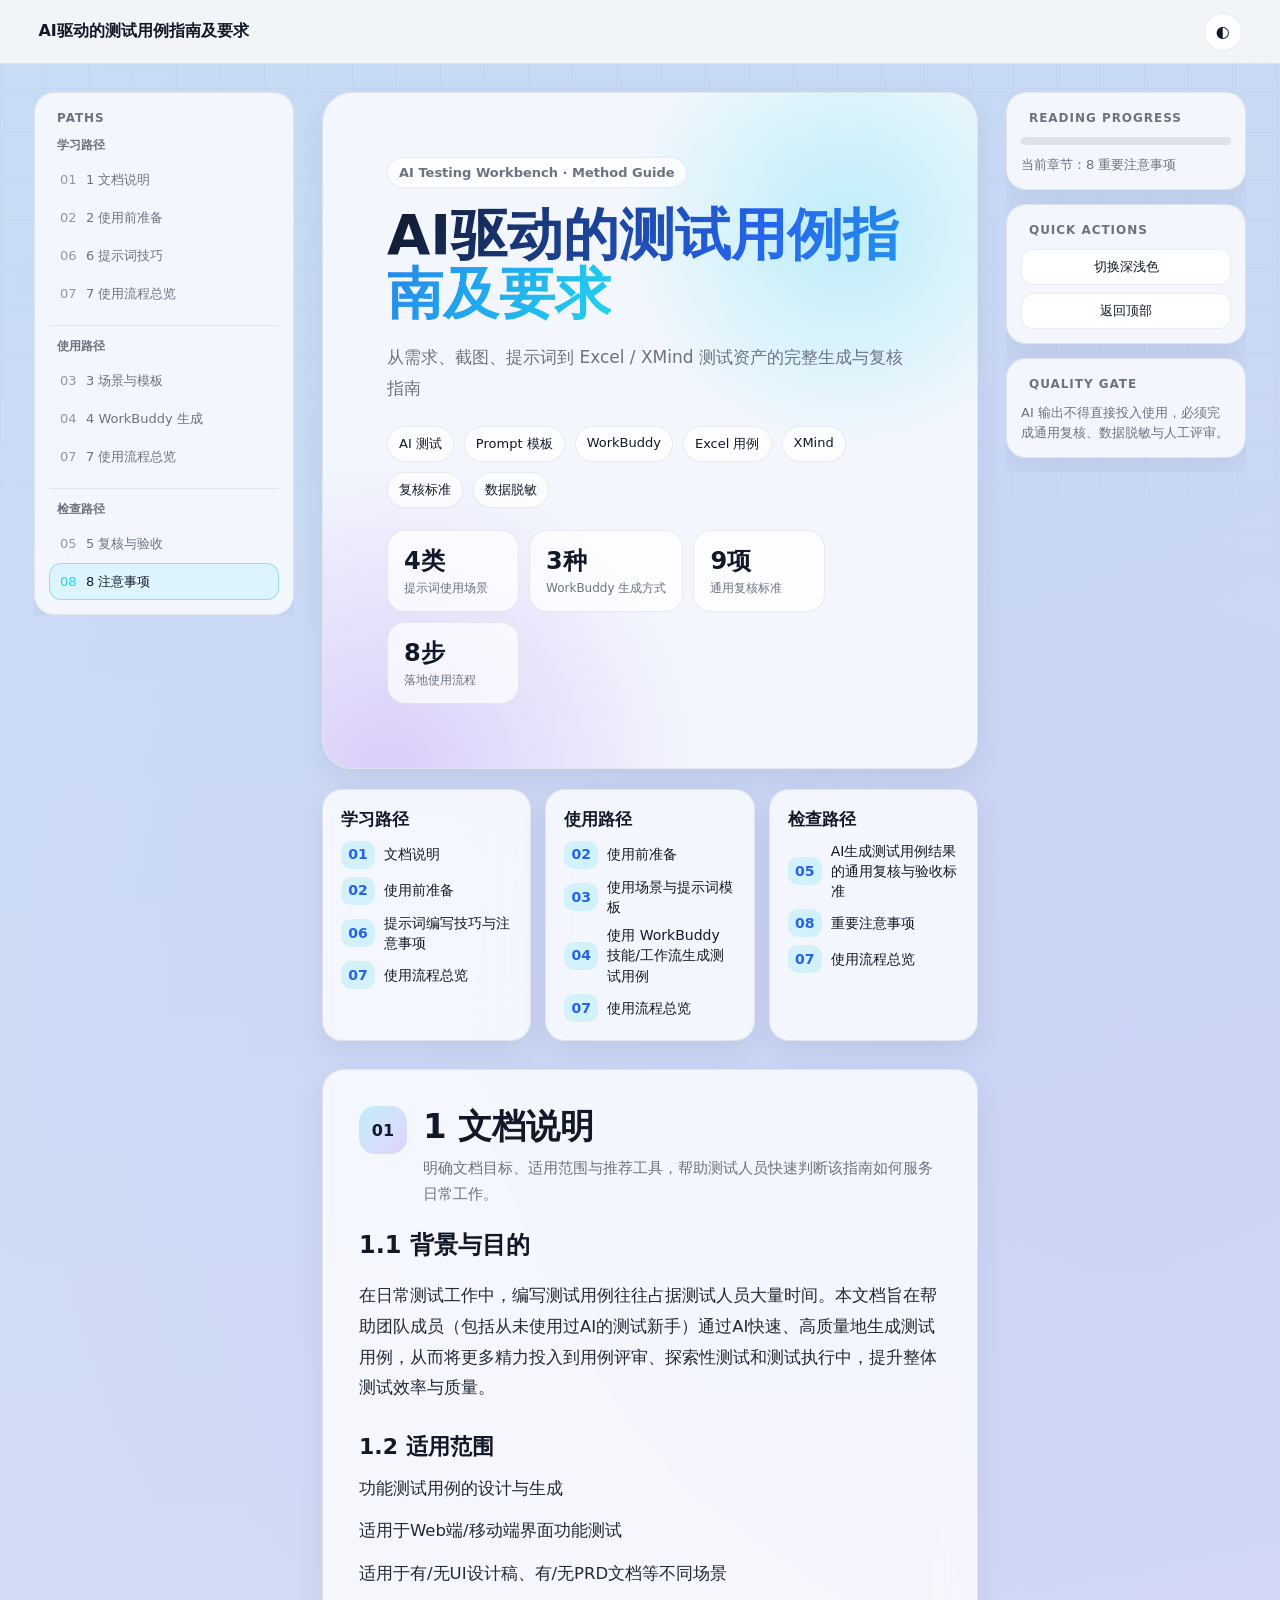
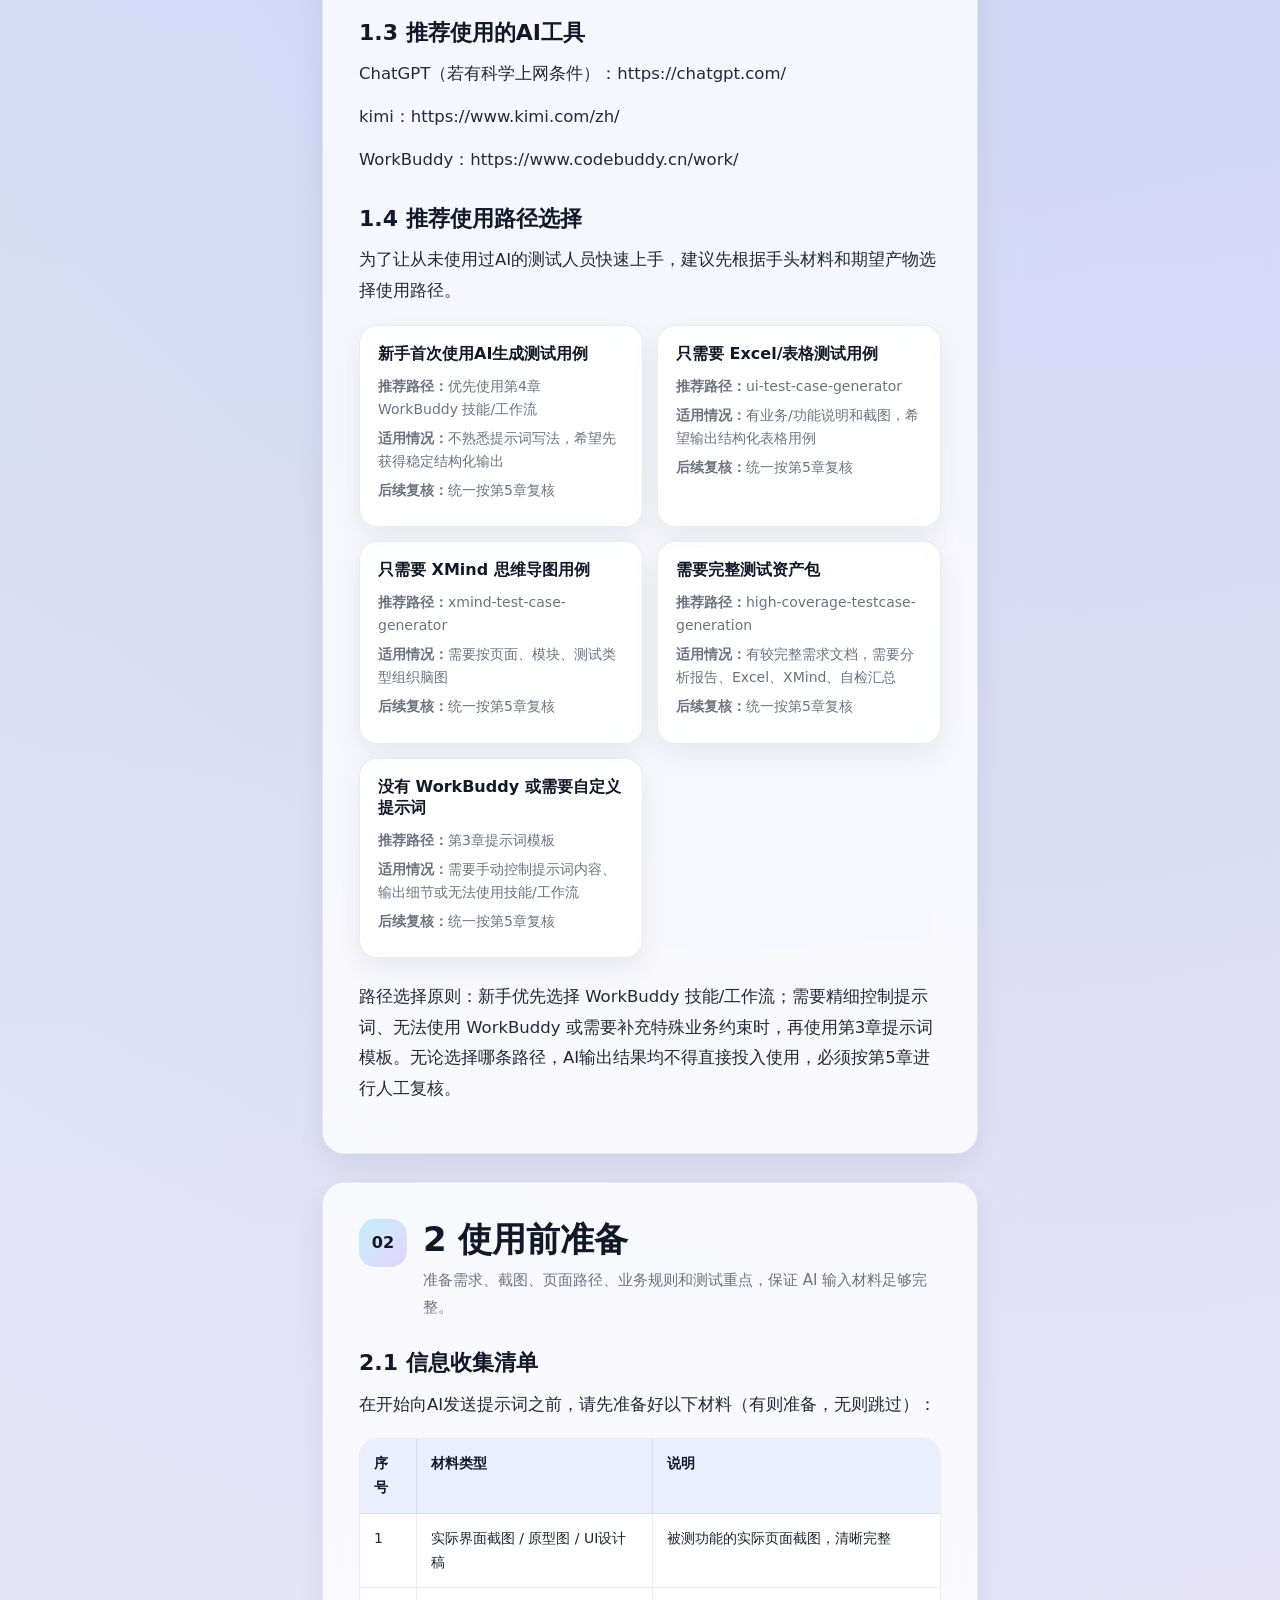
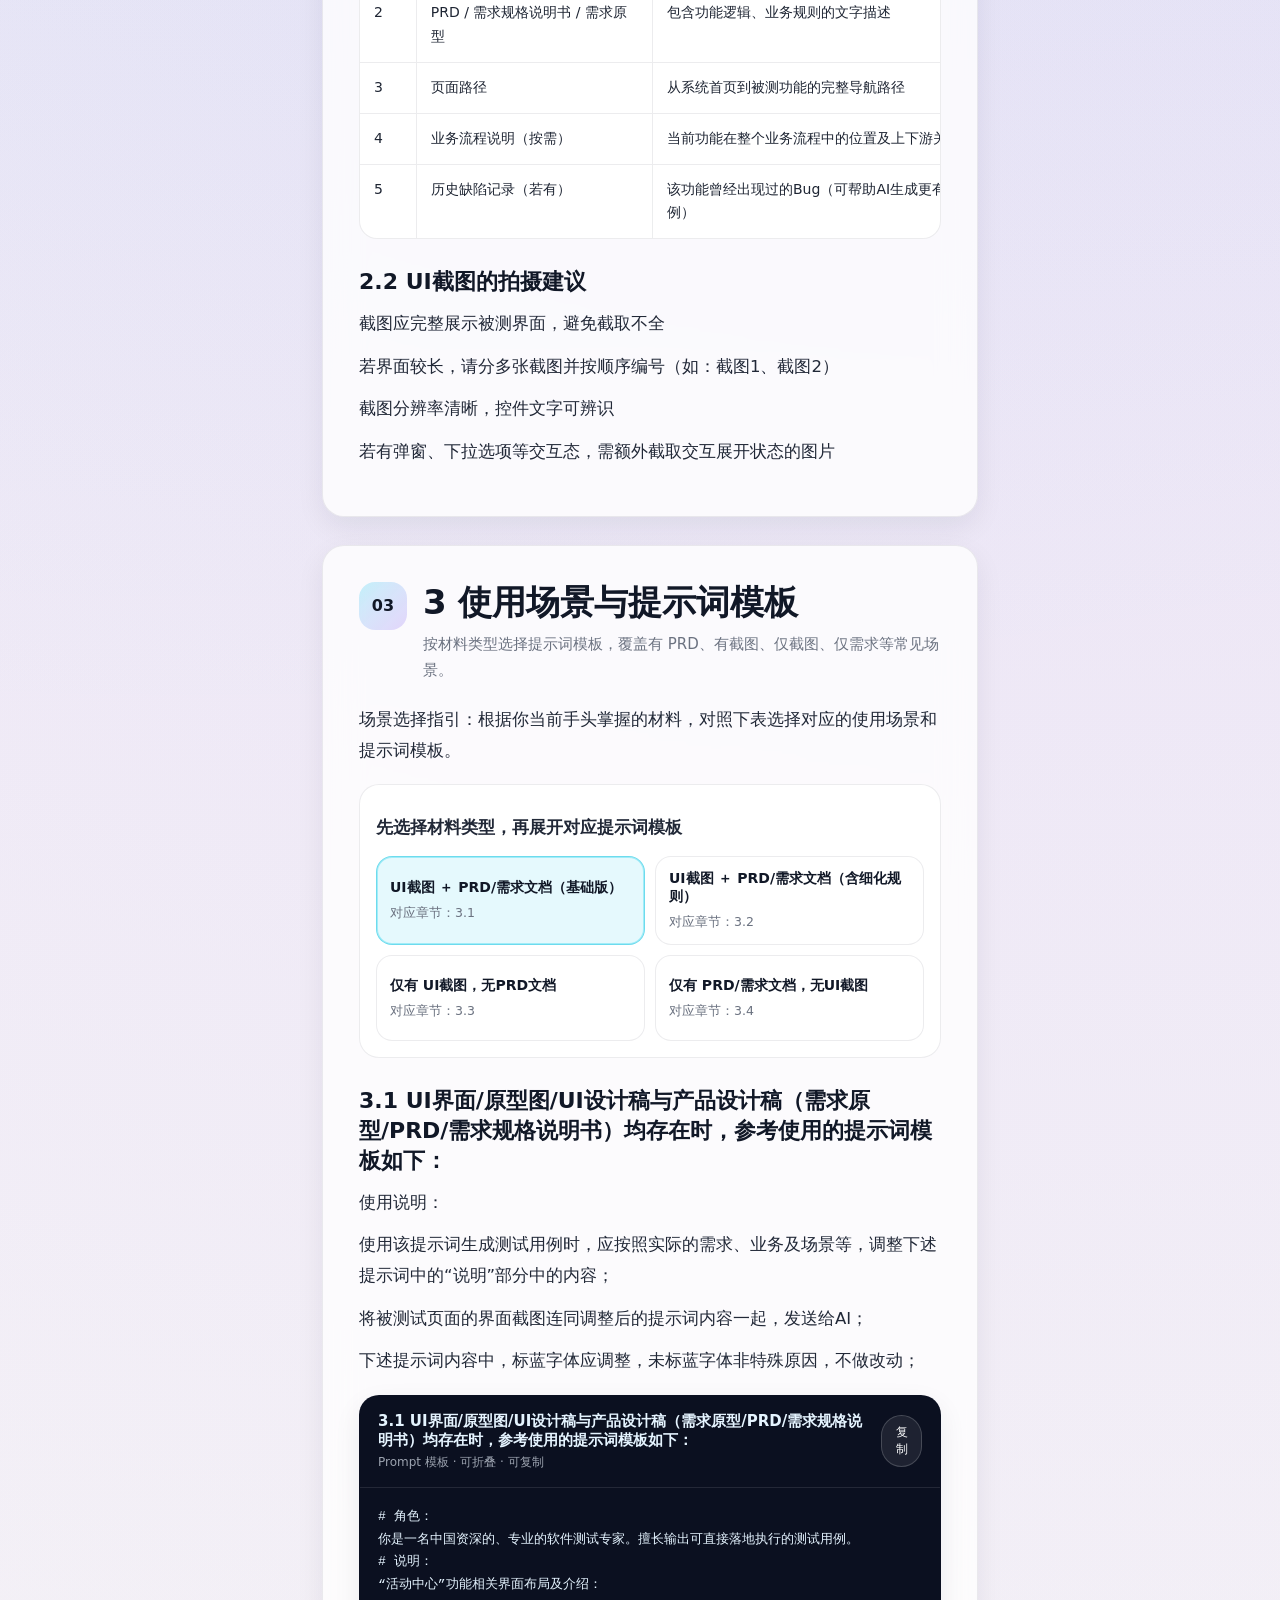
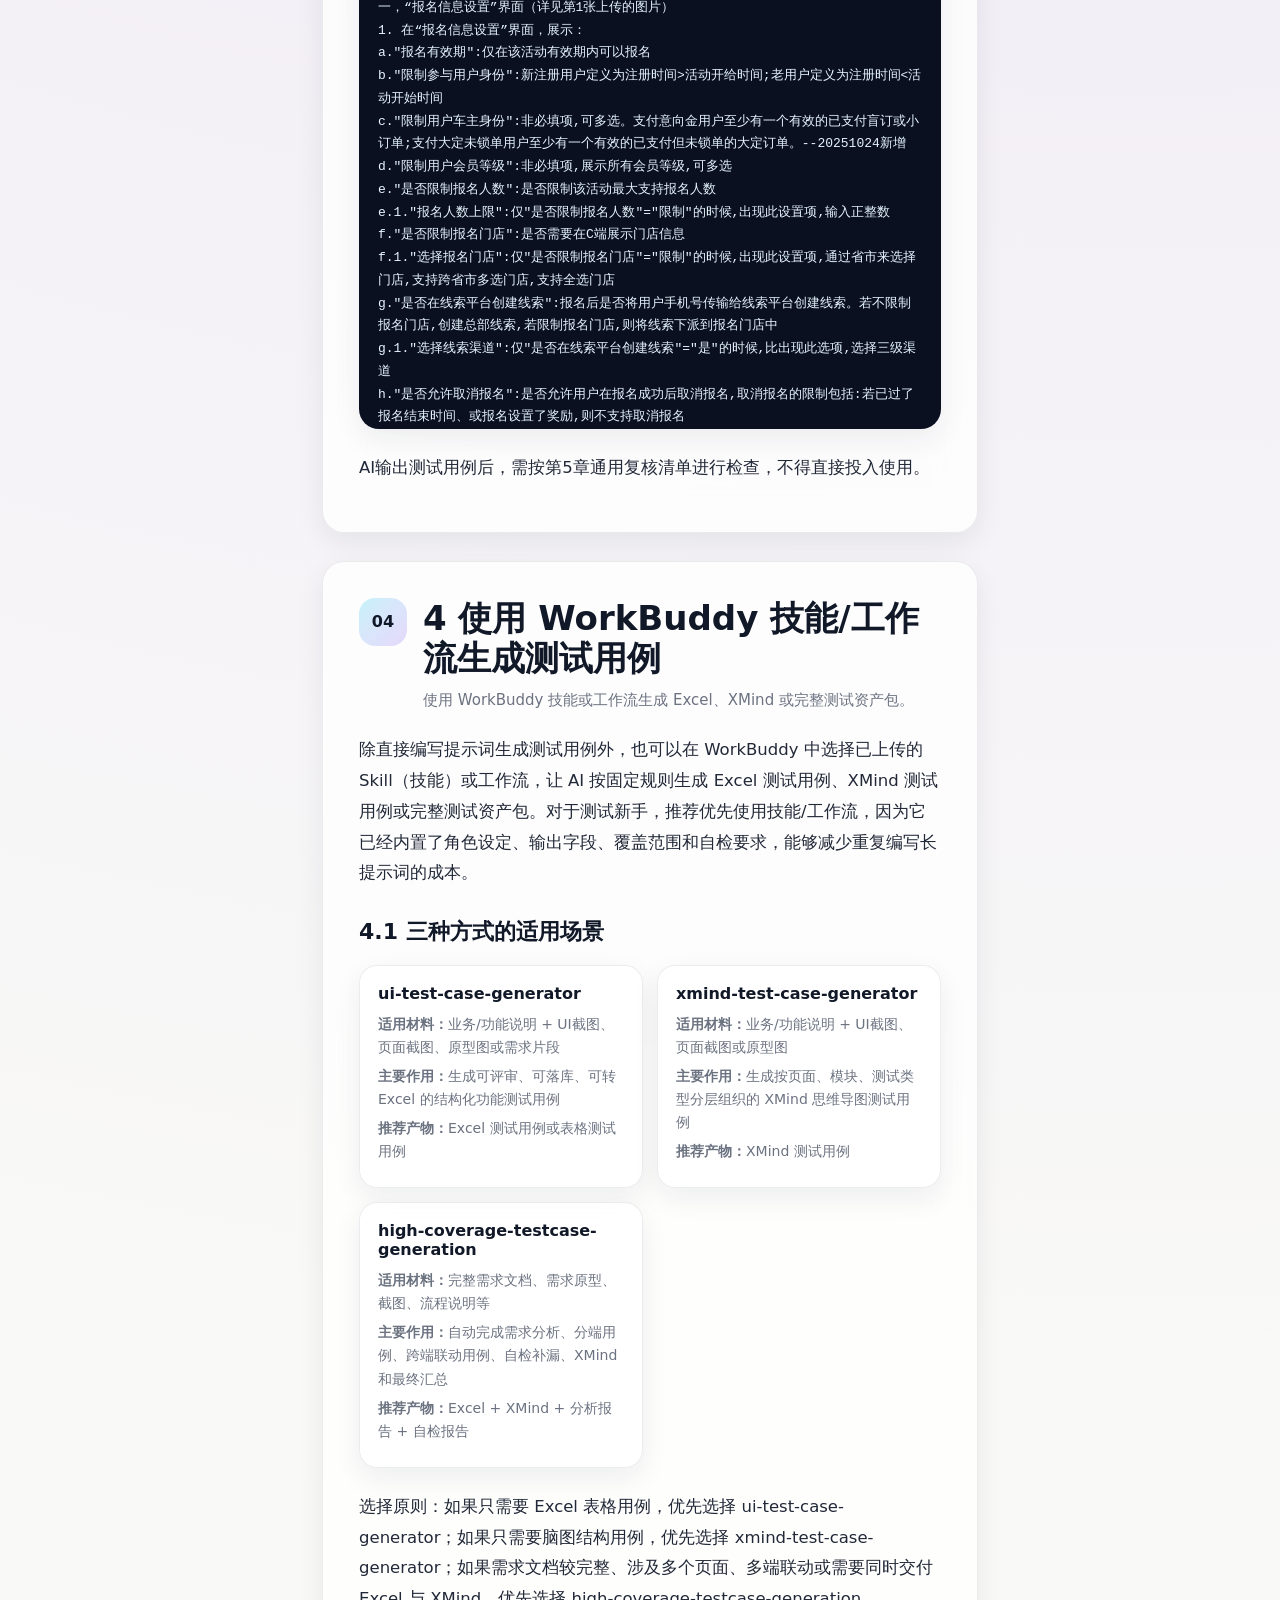
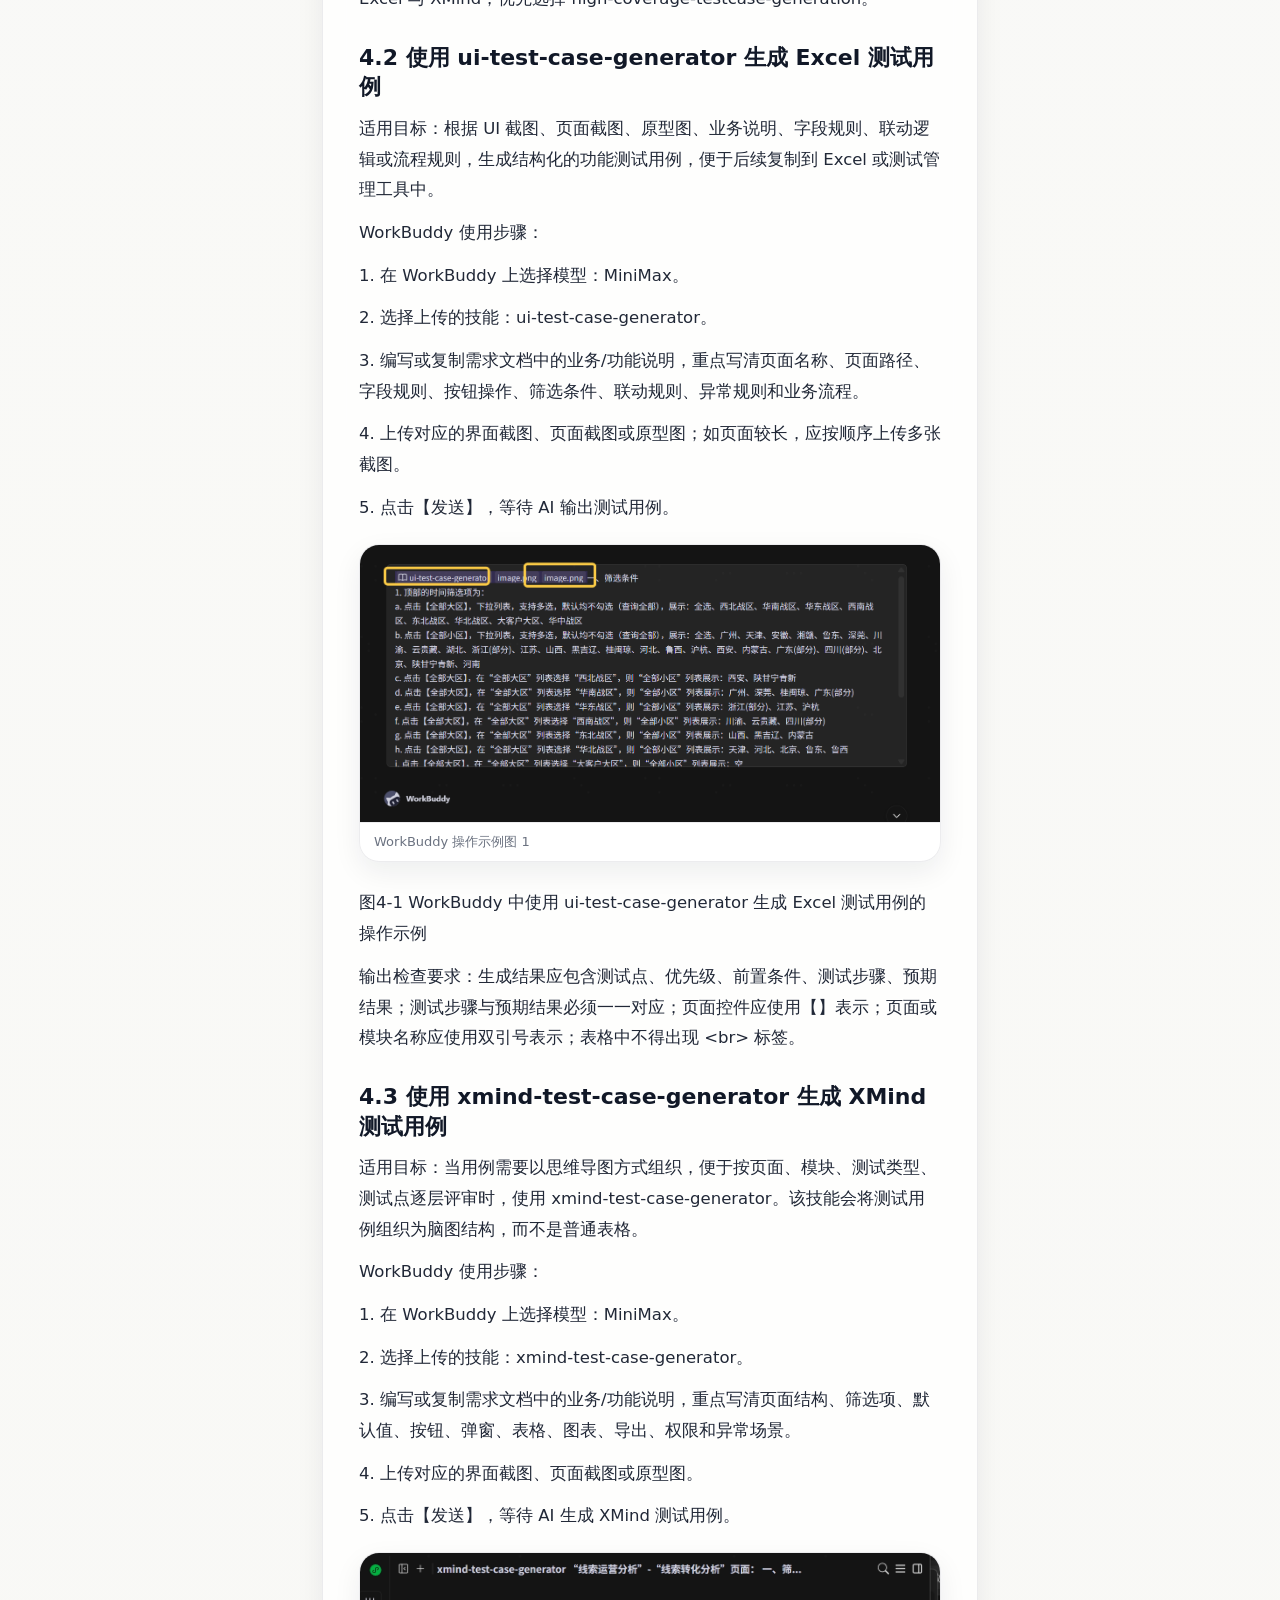
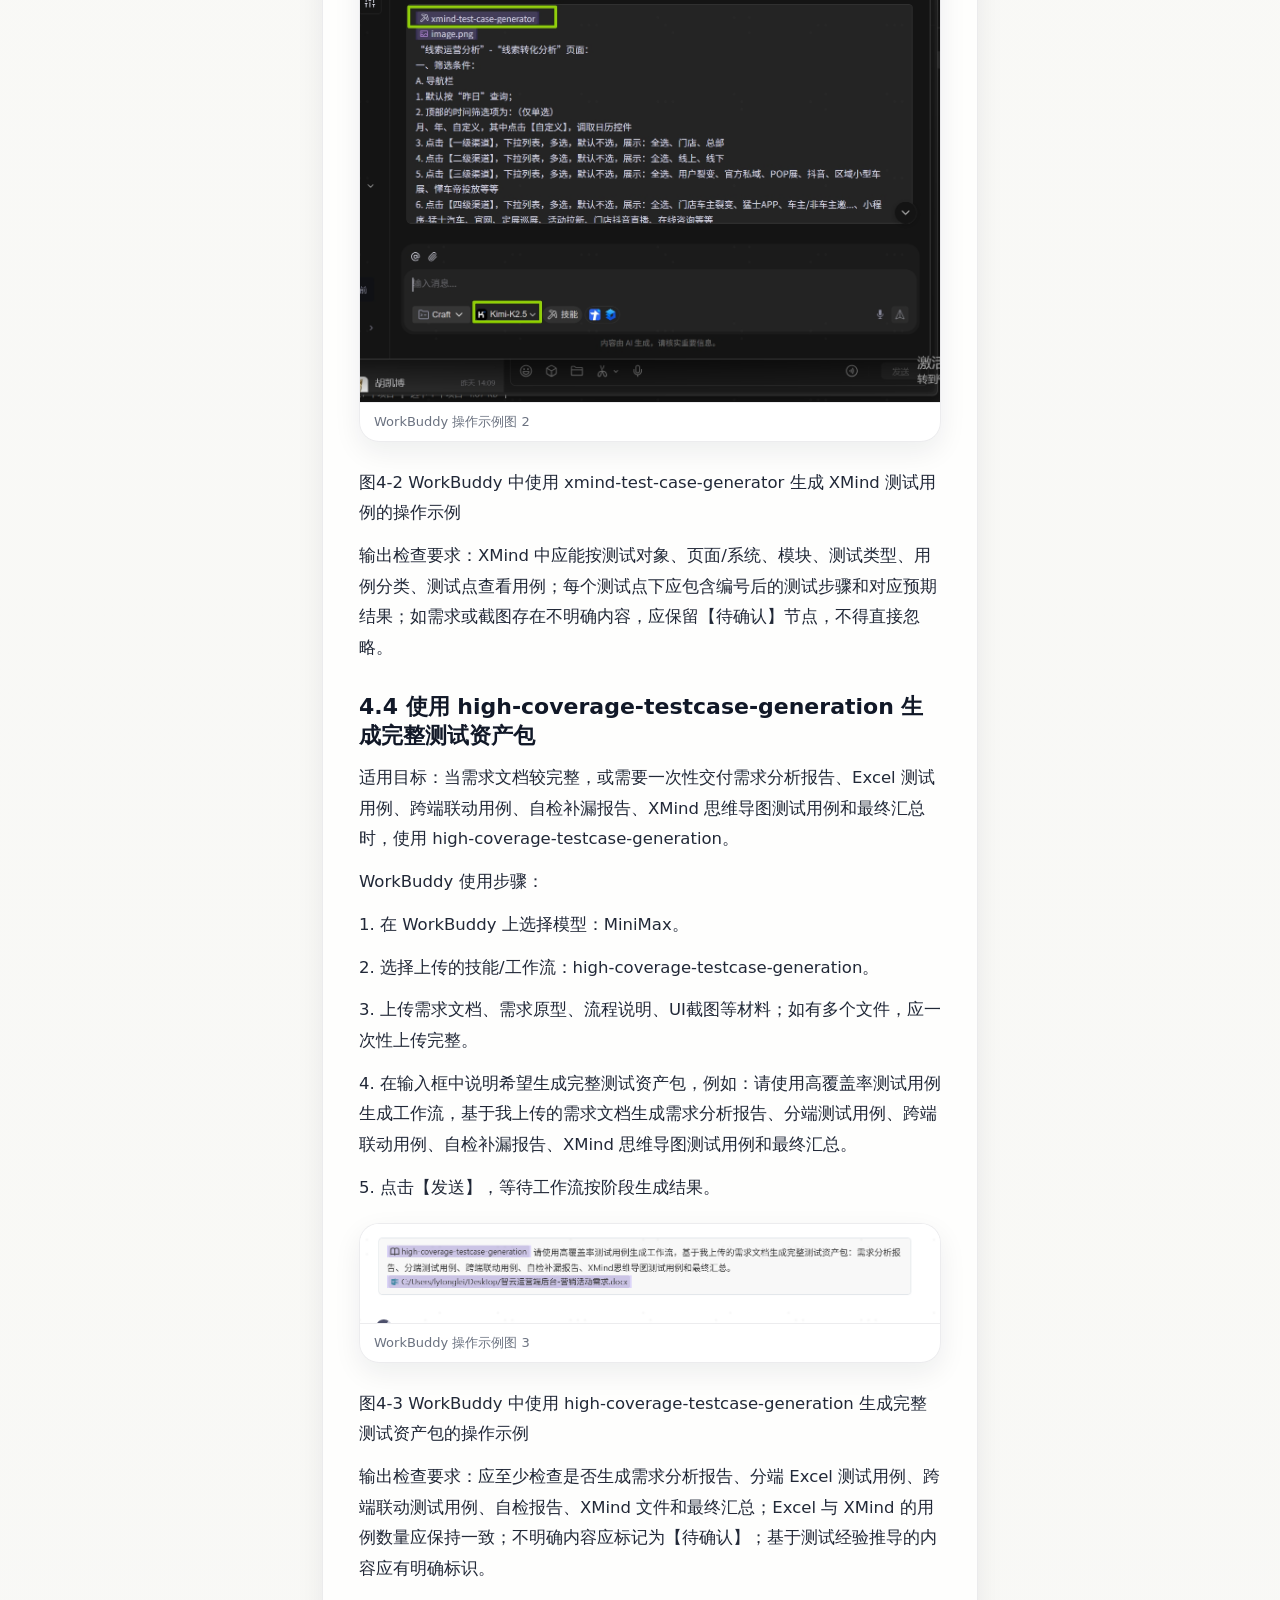
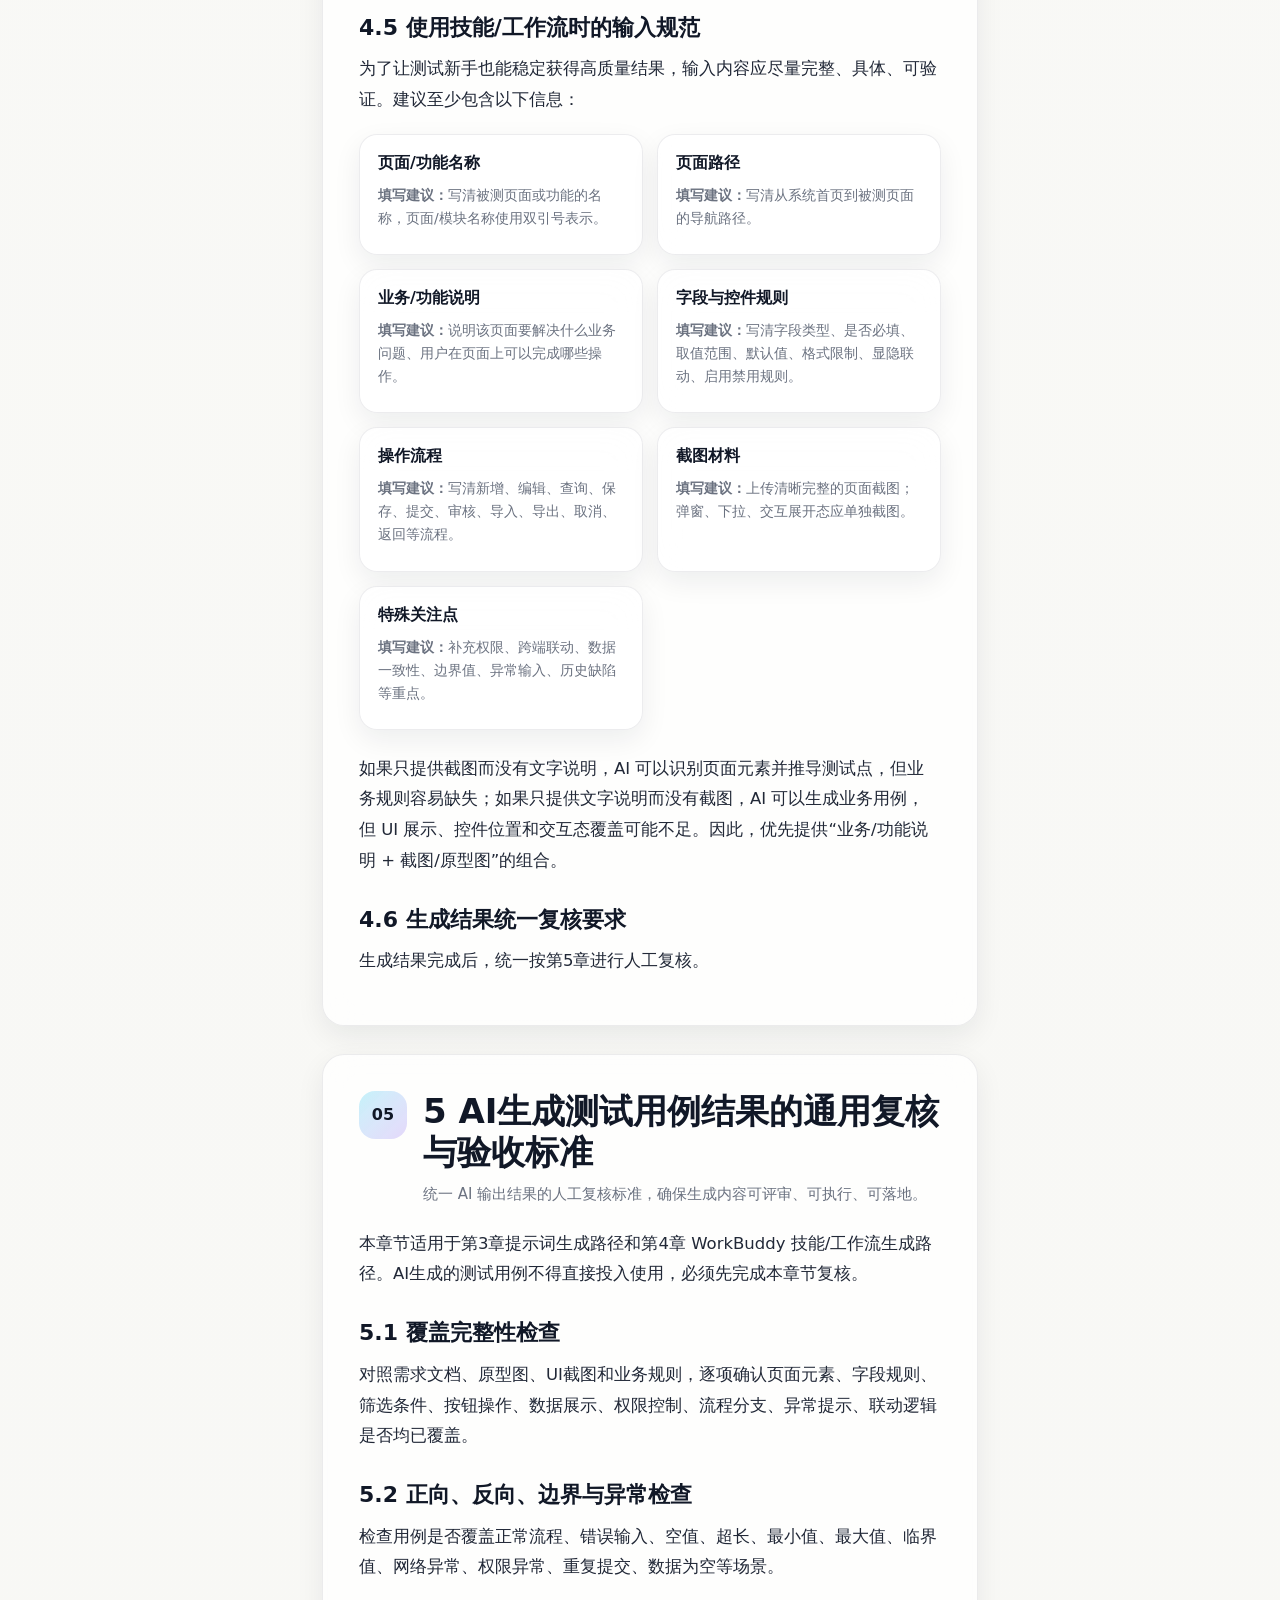
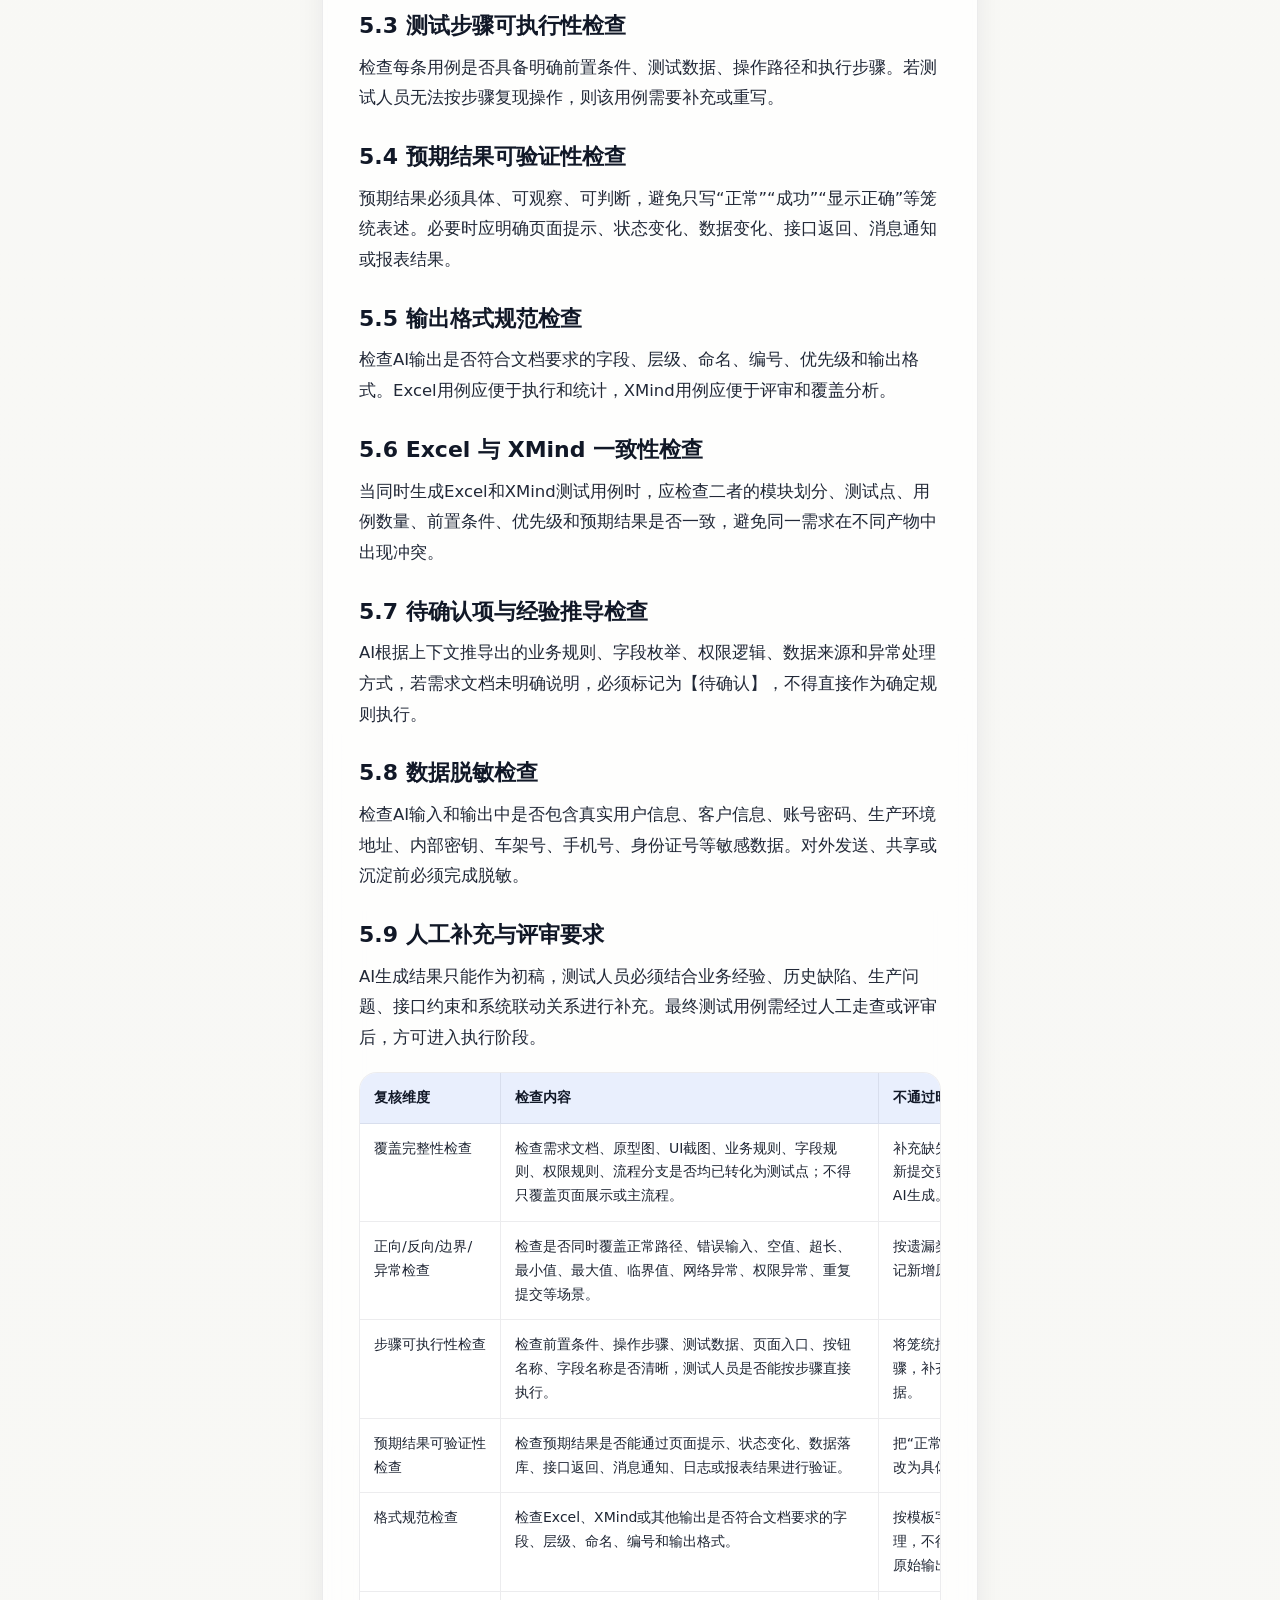
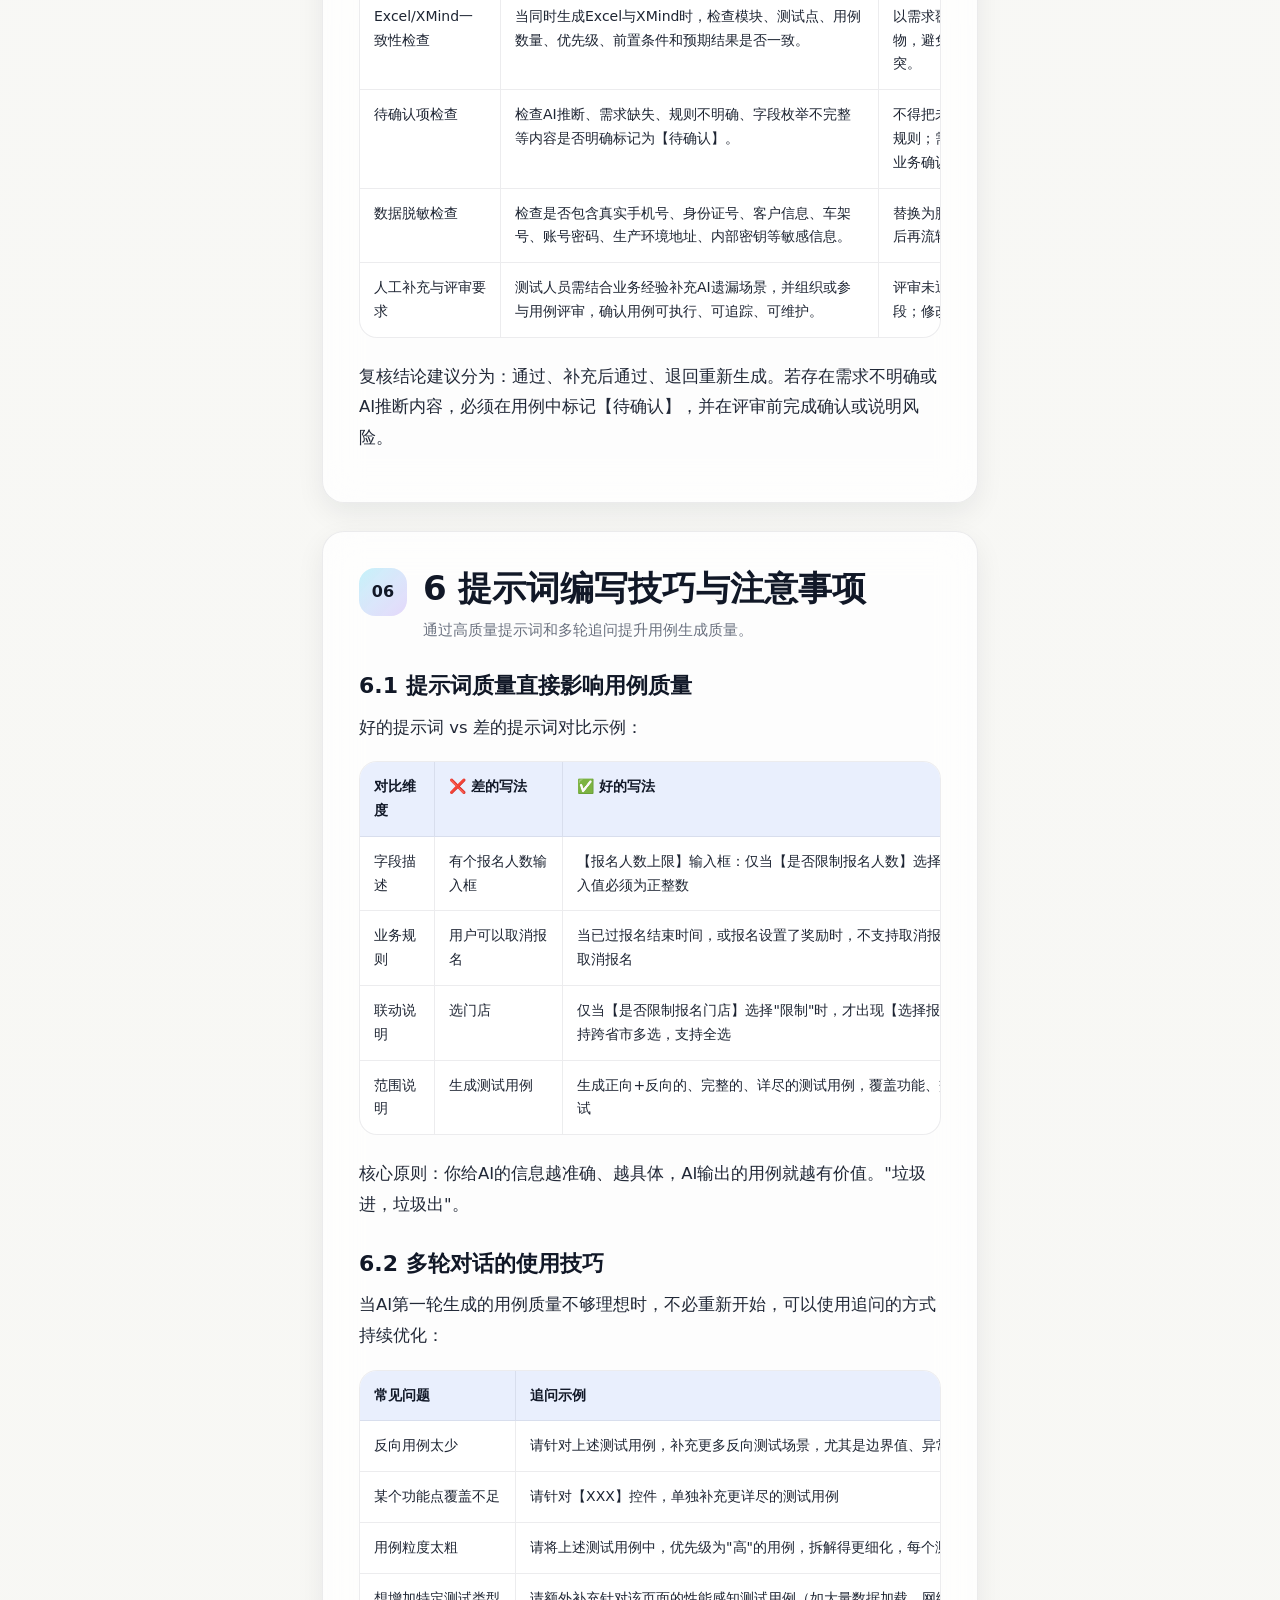
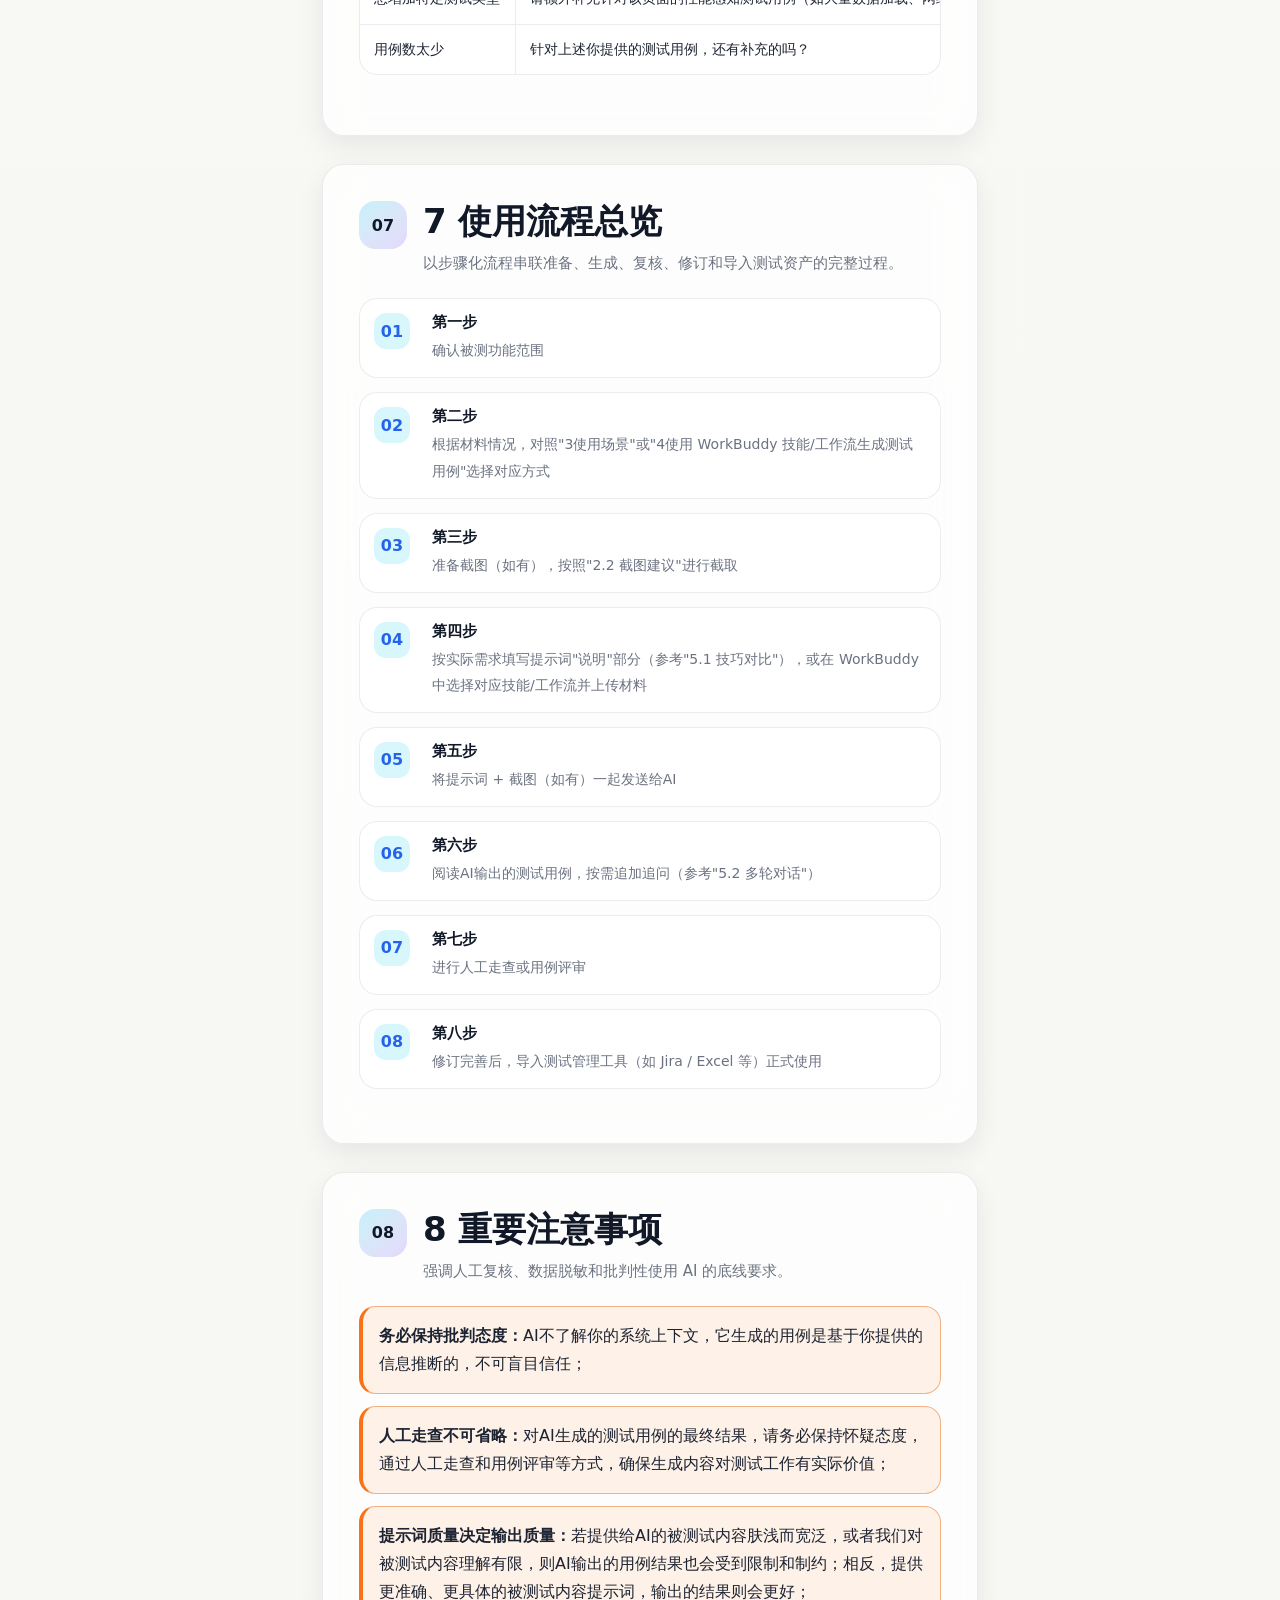
==== commit 8fe858b7: "Update AI testcase guide page" ====
--- a/ai-testcase-guide/index.html
+++ b/ai-testcase-guide/index.html
@@ -147,7 +147,7 @@
   max-height: calc(100vh - 112px);
   overflow: auto;
 }
-.nav-shell, .rail-card, .section-card, .hero, .bento-card, .prompt-card, .figure-card {
+.nav-shell, .rail-card, .section-card, .hero, .path-card, .bento-card, .prompt-card, .figure-card {
   border: 1px solid var(--line);
   background: var(--panel);
   backdrop-filter: blur(18px);
@@ -165,6 +165,18 @@
   font-weight: 780;
   letter-spacing: .08em;
   text-transform: uppercase;
+}
+.nav-group {
+  margin: 0 0 12px;
+  padding: 0 0 12px;
+  border-bottom: 1px solid var(--line);
+}
+.nav-group:last-child { margin-bottom: 0; padding-bottom: 0; border-bottom: 0; }
+.nav-group-title {
+  margin: 0 8px 7px;
+  color: var(--muted);
+  font-size: 12px;
+  font-weight: 760;
 }
 .toc-link {
   display: grid;
@@ -228,7 +240,7 @@
   max-width: 760px;
   font-size: clamp(42px, 6vw, 56px);
   line-height: 1.05;
-  letter-spacing: -.04em;
+  letter-spacing: 0;
 }
 .gradient-text {
   background: linear-gradient(120deg, var(--text), var(--blue) 50%, var(--cyan));
@@ -264,8 +276,52 @@
   border-radius: 18px;
   background: color-mix(in srgb, var(--panel-strong) 78%, transparent);
 }
-.metric strong { display:block; font-size: 24px; letter-spacing: -.02em; }
+.metric strong { display:block; font-size: 24px; letter-spacing: 0; }
 .metric span { color: var(--muted); font-size: 12px; }
+.path-map {
+  display: grid;
+  grid-template-columns: repeat(3, minmax(0, 1fr));
+  gap: 14px;
+  margin: -8px 0 28px;
+}
+.path-card {
+  border-radius: 20px;
+  padding: 18px;
+}
+.path-card h2 {
+  margin: 0 0 10px;
+  font-size: 17px;
+  line-height: 1.3;
+}
+.path-card ol {
+  display: grid;
+  gap: 8px;
+  margin: 0;
+  padding: 0;
+  list-style: none;
+}
+.path-card a {
+  display: grid;
+  grid-template-columns: 34px minmax(0, 1fr);
+  align-items: center;
+  gap: 9px;
+  color: var(--text);
+  text-decoration: none;
+  font-size: 14px;
+  line-height: 1.45;
+}
+.path-card span {
+  display: inline-flex;
+  align-items: center;
+  justify-content: center;
+  width: 34px;
+  height: 28px;
+  border-radius: 10px;
+  background: color-mix(in srgb, var(--cyan) 16%, transparent);
+  color: var(--blue);
+  font-weight: 780;
+  font-variant-numeric: tabular-nums;
+}
 .section-card {
   position: relative;
   border-radius: var(--radius);
@@ -298,7 +354,7 @@
   margin: 0;
   font-size: clamp(28px, 4vw, 34px);
   line-height: 1.2;
-  letter-spacing: -.03em;
+  letter-spacing: 0;
 }
 .section-summary {
   margin: 8px 0 0;
@@ -405,6 +461,53 @@
   font-size: 13px;
   line-height: 1.75;
 }
+.scenario-selector {
+  margin: 18px 0 24px;
+  padding: 16px;
+  border: 1px solid var(--line);
+  border-radius: 20px;
+  background: var(--panel-strong);
+}
+.selector-title {
+  margin: 0 0 12px;
+  color: var(--muted);
+  font-size: 13px;
+  font-weight: 760;
+}
+.selector-options {
+  display: grid;
+  grid-template-columns: repeat(2, minmax(0, 1fr));
+  gap: 10px;
+}
+.scenario-option {
+  min-height: 86px;
+  padding: 13px;
+  border: 1px solid var(--line);
+  border-radius: 16px;
+  background: color-mix(in srgb, var(--panel) 88%, transparent);
+  color: var(--text);
+  text-align: left;
+  font: inherit;
+  cursor: pointer;
+}
+.scenario-option strong {
+  display: block;
+  margin-bottom: 6px;
+  font-size: 14px;
+}
+.scenario-option span {
+  display: block;
+  color: var(--muted);
+  font-size: 12.5px;
+  line-height: 1.55;
+}
+.scenario-option[aria-pressed="true"] {
+  border-color: color-mix(in srgb, var(--cyan) 58%, var(--line));
+  background: color-mix(in srgb, var(--cyan) 12%, var(--panel-strong));
+  box-shadow: inset 0 0 0 1px color-mix(in srgb, var(--cyan) 34%, transparent);
+}
+.scenario-panel { scroll-margin-top: 96px; }
+.scenario-panel[hidden] { display: none; }
 .timeline {
   position: relative;
   display: grid;
@@ -549,7 +652,9 @@
   .hero h1 { font-size: 38px; }
   .section-card { padding: 22px 18px; border-radius: 20px; }
   .section-head { grid-template-columns: 1fr; }
+  .path-map { grid-template-columns: 1fr; }
   .bento-grid { grid-template-columns: 1fr; }
+  .selector-options { grid-template-columns: 1fr; }
   table { min-width: 680px; }
 }
 @media (min-width: 861px) {
@@ -577,80 +682,48 @@
   <div class="drawer-backdrop" id="drawerBackdrop"></div>
   <nav class="drawer" id="tocDrawer" aria-label="移动端目录">
     <button class="text-btn" id="closeDrawer" type="button">关闭目录</button>
-    <p class="nav-title">Contents</p>
-    <a data-toc-link class="toc-link depth-1" href="#section-1"><span class="toc-number">01</span><span class="toc-text">1 文档说明</span></a>
-<a data-toc-link class="toc-link depth-2" href="#_Toc6k47xr"><span class="toc-number">1.2</span><span class="toc-text">1.2 适用范围</span></a>
-<a data-toc-link class="toc-link depth-2" href="#_Tocdwlccb"><span class="toc-number">1.3</span><span class="toc-text">1.3 推荐使用的AI工具</span></a>
-<a data-toc-link class="toc-link depth-2" href="#_Toc234238599"><span class="toc-number">1.4</span><span class="toc-text">1.4 推荐使用路径选择</span></a>
-<a data-toc-link class="toc-link depth-1" href="#section-2"><span class="toc-number">02</span><span class="toc-text">2 使用前准备</span></a>
-<a data-toc-link class="toc-link depth-2" href="#_Tocxa8zkh"><span class="toc-number">2.1</span><span class="toc-text">2.1 信息收集清单</span></a>
-<a data-toc-link class="toc-link depth-2" href="#_Toc4oxz79"><span class="toc-number">2.2</span><span class="toc-text">2.2 UI截图的拍摄建议</span></a>
-<a data-toc-link class="toc-link depth-1" href="#section-3"><span class="toc-number">03</span><span class="toc-text">3 使用场景与提示词模板</span></a>
-<a data-toc-link class="toc-link depth-2" href="#_Tocz7bs6s"><span class="toc-number">3.1</span><span class="toc-text">3.1 UI界面/原型图/UI设计稿与产品设计稿（需求原型/PRD/需求规格说明书）均存在时，参考使用的提示词模板如下：</span></a>
-<a data-toc-link class="toc-link depth-2" href="#_Tocdbweol"><span class="toc-number">3.2</span><span class="toc-text">3.2 场景二：UI界面 / 原型图 / UI设计稿与产品设计稿（需求原型、PRD、需求规格说明书等）均存在时，且规则更加细化，涉及按钮、控件及布局等，参考使用的提示词模板如下：</span></a>
-<a data-toc-link class="toc-link depth-2" href="#_Toce6rfsm"><span class="toc-number">3.3</span><span class="toc-text">3.3 场景三：仅有UI界面 / 原型图 / UI设计稿，无产品设计稿（需求原型、PRD、需求规格说明书等）时，参考使用的提示词模板如下：</span></a>
-<a data-toc-link class="toc-link depth-2" href="#_Tocvbxli1"><span class="toc-number">3.4</span><span class="toc-text">3.4 场景四：仅有产品设计稿（需求原型、PRD、需求规格说明书等），无UI界面截图时，参考使用的提示词模板如下：</span></a>
-<a data-toc-link class="toc-link depth-1" href="#section-4"><span class="toc-number">04</span><span class="toc-text">4 使用 WorkBuddy 技能/工作流生成测试用例</span></a>
-<a data-toc-link class="toc-link depth-2" href="#_Toc234238609"><span class="toc-number">4.1</span><span class="toc-text">4.1 三种方式的适用场景</span></a>
-<a data-toc-link class="toc-link depth-2" href="#_TocAICompatible016"><span class="toc-number">4.2</span><span class="toc-text">4.2 使用 ui-test-case-generator 生成 Excel 测试用例</span></a>
-<a data-toc-link class="toc-link depth-2" href="#_TocAICompatible017"><span class="toc-number">4.3</span><span class="toc-text">4.3 使用 xmind-test-case-generator 生成 XMind 测试用例</span></a>
-<a data-toc-link class="toc-link depth-2" href="#_TocAICompatible018"><span class="toc-number">4.4</span><span class="toc-text">4.4 使用 high-coverage-testcase-generation 生成完整测试资产包</span></a>
-<a data-toc-link class="toc-link depth-2" href="#_TocAICompatible019"><span class="toc-number">4.5</span><span class="toc-text">4.5 使用技能/工作流时的输入规范</span></a>
-<a data-toc-link class="toc-link depth-2" href="#_TocAICompatible020"><span class="toc-number">4.6</span><span class="toc-text">4.6 生成结果统一复核要求</span></a>
-<a data-toc-link class="toc-link depth-1" href="#section-5"><span class="toc-number">05</span><span class="toc-text">5 AI生成测试用例结果的通用复核与验收标准</span></a>
-<a data-toc-link class="toc-link depth-2" href="#_Toc234238616"><span class="toc-number">5.1</span><span class="toc-text">5.1 覆盖完整性检查</span></a>
-<a data-toc-link class="toc-link depth-2" href="#_Toc234238617"><span class="toc-number">5.2</span><span class="toc-text">5.2 正向、反向、边界与异常检查</span></a>
-<a data-toc-link class="toc-link depth-2" href="#_Toc234238618"><span class="toc-number">5.3</span><span class="toc-text">5.3 测试步骤可执行性检查</span></a>
-<a data-toc-link class="toc-link depth-2" href="#_Toc234238619"><span class="toc-number">5.4</span><span class="toc-text">5.4 预期结果可验证性检查</span></a>
-<a data-toc-link class="toc-link depth-2" href="#_Toc234238620"><span class="toc-number">5.5</span><span class="toc-text">5.5 输出格式规范检查</span></a>
-<a data-toc-link class="toc-link depth-2" href="#_Toc234238621"><span class="toc-number">5.6</span><span class="toc-text">5.6 Excel 与 XMind 一致性检查</span></a>
-<a data-toc-link class="toc-link depth-2" href="#_Toc234238622"><span class="toc-number">5.7</span><span class="toc-text">5.7 待确认项与经验推导检查</span></a>
-<a data-toc-link class="toc-link depth-2" href="#_Toc234238623"><span class="toc-number">5.8</span><span class="toc-text">5.8 数据脱敏检查</span></a>
-<a data-toc-link class="toc-link depth-2" href="#_TocAICompatible015"><span class="toc-number">5.9</span><span class="toc-text">5.9 人工补充与评审要求</span></a>
-<a data-toc-link class="toc-link depth-1" href="#section-6"><span class="toc-number">06</span><span class="toc-text">6 提示词编写技巧与注意事项</span></a>
-<a data-toc-link class="toc-link depth-2" href="#_Tocmzn9wp"><span class="toc-number">6.1</span><span class="toc-text">6.1 提示词质量直接影响用例质量</span></a>
-<a data-toc-link class="toc-link depth-2" href="#_Tocl2yso5"><span class="toc-number">6.2</span><span class="toc-text">6.2 多轮对话的使用技巧</span></a>
-<a data-toc-link class="toc-link depth-1" href="#section-7"><span class="toc-number">07</span><span class="toc-text">7 使用流程总览</span></a>
-<a data-toc-link class="toc-link depth-1" href="#section-8"><span class="toc-number">08</span><span class="toc-text">8 重要注意事项</span></a>
+    <p class="nav-title">Paths</p>
+    <div class="nav-group">
+      <p class="nav-group-title">学习路径</p>
+      <a data-toc-link class="toc-link depth-1" href="#section-1"><span class="toc-number">01</span><span class="toc-text">1 文档说明</span></a>
+      <a data-toc-link class="toc-link depth-1" href="#section-2"><span class="toc-number">02</span><span class="toc-text">2 使用前准备</span></a>
+      <a data-toc-link class="toc-link depth-1" href="#section-6"><span class="toc-number">06</span><span class="toc-text">6 提示词技巧</span></a>
+      <a data-toc-link class="toc-link depth-1" href="#section-7"><span class="toc-number">07</span><span class="toc-text">7 使用流程总览</span></a>
+    </div>
+    <div class="nav-group">
+      <p class="nav-group-title">使用路径</p>
+      <a data-toc-link class="toc-link depth-1" href="#section-3"><span class="toc-number">03</span><span class="toc-text">3 场景与模板</span></a>
+      <a data-toc-link class="toc-link depth-1" href="#section-4"><span class="toc-number">04</span><span class="toc-text">4 WorkBuddy 生成</span></a>
+      <a data-toc-link class="toc-link depth-1" href="#section-7"><span class="toc-number">07</span><span class="toc-text">7 使用流程总览</span></a>
+    </div>
+    <div class="nav-group">
+      <p class="nav-group-title">检查路径</p>
+      <a data-toc-link class="toc-link depth-1" href="#section-5"><span class="toc-number">05</span><span class="toc-text">5 复核与验收</span></a>
+      <a data-toc-link class="toc-link depth-1" href="#section-8"><span class="toc-number">08</span><span class="toc-text">8 注意事项</span></a>
+    </div>
   </nav>
   <div class="layout">
     <nav class="side-nav desktop-only" aria-label="章节导航">
       <div class="nav-shell">
-        <p class="nav-title">Contents</p>
-        <a data-toc-link class="toc-link depth-1" href="#section-1"><span class="toc-number">01</span><span class="toc-text">1 文档说明</span></a>
-<a data-toc-link class="toc-link depth-2" href="#_Toc6k47xr"><span class="toc-number">1.2</span><span class="toc-text">1.2 适用范围</span></a>
-<a data-toc-link class="toc-link depth-2" href="#_Tocdwlccb"><span class="toc-number">1.3</span><span class="toc-text">1.3 推荐使用的AI工具</span></a>
-<a data-toc-link class="toc-link depth-2" href="#_Toc234238599"><span class="toc-number">1.4</span><span class="toc-text">1.4 推荐使用路径选择</span></a>
-<a data-toc-link class="toc-link depth-1" href="#section-2"><span class="toc-number">02</span><span class="toc-text">2 使用前准备</span></a>
-<a data-toc-link class="toc-link depth-2" href="#_Tocxa8zkh"><span class="toc-number">2.1</span><span class="toc-text">2.1 信息收集清单</span></a>
-<a data-toc-link class="toc-link depth-2" href="#_Toc4oxz79"><span class="toc-number">2.2</span><span class="toc-text">2.2 UI截图的拍摄建议</span></a>
-<a data-toc-link class="toc-link depth-1" href="#section-3"><span class="toc-number">03</span><span class="toc-text">3 使用场景与提示词模板</span></a>
-<a data-toc-link class="toc-link depth-2" href="#_Tocz7bs6s"><span class="toc-number">3.1</span><span class="toc-text">3.1 UI界面/原型图/UI设计稿与产品设计稿（需求原型/PRD/需求规格说明书）均存在时，参考使用的提示词模板如下：</span></a>
-<a data-toc-link class="toc-link depth-2" href="#_Tocdbweol"><span class="toc-number">3.2</span><span class="toc-text">3.2 场景二：UI界面 / 原型图 / UI设计稿与产品设计稿（需求原型、PRD、需求规格说明书等）均存在时，且规则更加细化，涉及按钮、控件及布局等，参考使用的提示词模板如下：</span></a>
-<a data-toc-link class="toc-link depth-2" href="#_Toce6rfsm"><span class="toc-number">3.3</span><span class="toc-text">3.3 场景三：仅有UI界面 / 原型图 / UI设计稿，无产品设计稿（需求原型、PRD、需求规格说明书等）时，参考使用的提示词模板如下：</span></a>
-<a data-toc-link class="toc-link depth-2" href="#_Tocvbxli1"><span class="toc-number">3.4</span><span class="toc-text">3.4 场景四：仅有产品设计稿（需求原型、PRD、需求规格说明书等），无UI界面截图时，参考使用的提示词模板如下：</span></a>
-<a data-toc-link class="toc-link depth-1" href="#section-4"><span class="toc-number">04</span><span class="toc-text">4 使用 WorkBuddy 技能/工作流生成测试用例</span></a>
-<a data-toc-link class="toc-link depth-2" href="#_Toc234238609"><span class="toc-number">4.1</span><span class="toc-text">4.1 三种方式的适用场景</span></a>
-<a data-toc-link class="toc-link depth-2" href="#_TocAICompatible016"><span class="toc-number">4.2</span><span class="toc-text">4.2 使用 ui-test-case-generator 生成 Excel 测试用例</span></a>
-<a data-toc-link class="toc-link depth-2" href="#_TocAICompatible017"><span class="toc-number">4.3</span><span class="toc-text">4.3 使用 xmind-test-case-generator 生成 XMind 测试用例</span></a>
-<a data-toc-link class="toc-link depth-2" href="#_TocAICompatible018"><span class="toc-number">4.4</span><span class="toc-text">4.4 使用 high-coverage-testcase-generation 生成完整测试资产包</span></a>
-<a data-toc-link class="toc-link depth-2" href="#_TocAICompatible019"><span class="toc-number">4.5</span><span class="toc-text">4.5 使用技能/工作流时的输入规范</span></a>
-<a data-toc-link class="toc-link depth-2" href="#_TocAICompatible020"><span class="toc-number">4.6</span><span class="toc-text">4.6 生成结果统一复核要求</span></a>
-<a data-toc-link class="toc-link depth-1" href="#section-5"><span class="toc-number">05</span><span class="toc-text">5 AI生成测试用例结果的通用复核与验收标准</span></a>
-<a data-toc-link class="toc-link depth-2" href="#_Toc234238616"><span class="toc-number">5.1</span><span class="toc-text">5.1 覆盖完整性检查</span></a>
-<a data-toc-link class="toc-link depth-2" href="#_Toc234238617"><span class="toc-number">5.2</span><span class="toc-text">5.2 正向、反向、边界与异常检查</span></a>
-<a data-toc-link class="toc-link depth-2" href="#_Toc234238618"><span class="toc-number">5.3</span><span class="toc-text">5.3 测试步骤可执行性检查</span></a>
-<a data-toc-link class="toc-link depth-2" href="#_Toc234238619"><span class="toc-number">5.4</span><span class="toc-text">5.4 预期结果可验证性检查</span></a>
-<a data-toc-link class="toc-link depth-2" href="#_Toc234238620"><span class="toc-number">5.5</span><span class="toc-text">5.5 输出格式规范检查</span></a>
-<a data-toc-link class="toc-link depth-2" href="#_Toc234238621"><span class="toc-number">5.6</span><span class="toc-text">5.6 Excel 与 XMind 一致性检查</span></a>
-<a data-toc-link class="toc-link depth-2" href="#_Toc234238622"><span class="toc-number">5.7</span><span class="toc-text">5.7 待确认项与经验推导检查</span></a>
-<a data-toc-link class="toc-link depth-2" href="#_Toc234238623"><span class="toc-number">5.8</span><span class="toc-text">5.8 数据脱敏检查</span></a>
-<a data-toc-link class="toc-link depth-2" href="#_TocAICompatible015"><span class="toc-number">5.9</span><span class="toc-text">5.9 人工补充与评审要求</span></a>
-<a data-toc-link class="toc-link depth-1" href="#section-6"><span class="toc-number">06</span><span class="toc-text">6 提示词编写技巧与注意事项</span></a>
-<a data-toc-link class="toc-link depth-2" href="#_Tocmzn9wp"><span class="toc-number">6.1</span><span class="toc-text">6.1 提示词质量直接影响用例质量</span></a>
-<a data-toc-link class="toc-link depth-2" href="#_Tocl2yso5"><span class="toc-number">6.2</span><span class="toc-text">6.2 多轮对话的使用技巧</span></a>
-<a data-toc-link class="toc-link depth-1" href="#section-7"><span class="toc-number">07</span><span class="toc-text">7 使用流程总览</span></a>
-<a data-toc-link class="toc-link depth-1" href="#section-8"><span class="toc-number">08</span><span class="toc-text">8 重要注意事项</span></a>
+        <p class="nav-title">Paths</p>
+        <div class="nav-group">
+          <p class="nav-group-title">学习路径</p>
+          <a data-toc-link class="toc-link depth-1" href="#section-1"><span class="toc-number">01</span><span class="toc-text">1 文档说明</span></a>
+          <a data-toc-link class="toc-link depth-1" href="#section-2"><span class="toc-number">02</span><span class="toc-text">2 使用前准备</span></a>
+          <a data-toc-link class="toc-link depth-1" href="#section-6"><span class="toc-number">06</span><span class="toc-text">6 提示词技巧</span></a>
+          <a data-toc-link class="toc-link depth-1" href="#section-7"><span class="toc-number">07</span><span class="toc-text">7 使用流程总览</span></a>
+        </div>
+        <div class="nav-group">
+          <p class="nav-group-title">使用路径</p>
+          <a data-toc-link class="toc-link depth-1" href="#section-3"><span class="toc-number">03</span><span class="toc-text">3 场景与模板</span></a>
+          <a data-toc-link class="toc-link depth-1" href="#section-4"><span class="toc-number">04</span><span class="toc-text">4 WorkBuddy 生成</span></a>
+          <a data-toc-link class="toc-link depth-1" href="#section-7"><span class="toc-number">07</span><span class="toc-text">7 使用流程总览</span></a>
+        </div>
+        <div class="nav-group">
+          <p class="nav-group-title">检查路径</p>
+          <a data-toc-link class="toc-link depth-1" href="#section-5"><span class="toc-number">05</span><span class="toc-text">5 复核与验收</span></a>
+          <a data-toc-link class="toc-link depth-1" href="#section-8"><span class="toc-number">08</span><span class="toc-text">8 注意事项</span></a>
+        </div>
       </div>
     </nav>
     <main>
@@ -669,6 +742,34 @@
             <div class="metric"><strong>8步</strong><span>落地使用流程</span></div>
           </div>
         </div>
+      </section>
+      <section class="path-map" aria-label="路径总览">
+        <article class="path-card">
+          <h2>学习路径</h2>
+          <ol>
+            <li><a href="#section-1"><span>01</span>文档说明</a></li>
+            <li><a href="#section-2"><span>02</span>使用前准备</a></li>
+            <li><a href="#section-6"><span>06</span>提示词编写技巧与注意事项</a></li>
+            <li><a href="#section-7"><span>07</span>使用流程总览</a></li>
+          </ol>
+        </article>
+        <article class="path-card">
+          <h2>使用路径</h2>
+          <ol>
+            <li><a href="#section-2"><span>02</span>使用前准备</a></li>
+            <li><a href="#section-3"><span>03</span>使用场景与提示词模板</a></li>
+            <li><a href="#section-4"><span>04</span>使用 WorkBuddy 技能/工作流生成测试用例</a></li>
+            <li><a href="#section-7"><span>07</span>使用流程总览</a></li>
+          </ol>
+        </article>
+        <article class="path-card">
+          <h2>检查路径</h2>
+          <ol>
+            <li><a href="#section-5"><span>05</span>AI生成测试用例结果的通用复核与验收标准</a></li>
+            <li><a href="#section-8"><span>08</span>重要注意事项</a></li>
+            <li><a href="#section-7"><span>07</span>使用流程总览</a></li>
+          </ol>
+        </article>
       </section>
       
 <section class="section-card" id="section-1" data-section data-title="1 文档说明" data-observe>
@@ -724,7 +825,16 @@
     </div>
   </header>
   <div class="content-flow"><p>场景选择指引：根据你当前手头掌握的材料，对照下表选择对应的使用场景和提示词模板。</p>
-<div class="bento-grid bento-3"><article class="bento-card"><h4>场景1</h4><p><strong>你拥有的材料：</strong>UI截图 ＋ PRD/需求文档（基础版）</p><p><strong>对应章节：</strong>3.1</p></article><article class="bento-card"><h4>场景2</h4><p><strong>你拥有的材料：</strong>UI截图 ＋ PRD/需求文档（含细化规则）</p><p><strong>对应章节：</strong>3.2</p></article><article class="bento-card"><h4>场景3</h4><p><strong>你拥有的材料：</strong>仅有 UI截图，无PRD文档</p><p><strong>对应章节：</strong>3.3</p></article><article class="bento-card"><h4>场景4</h4><p><strong>你拥有的材料：</strong>仅有 PRD/需求文档，无UI截图</p><p><strong>对应章节：</strong>3.4</p></article></div>
+<div class="scenario-selector" aria-label="提示词模板场景选择器">
+  <p class="selector-title">先选择材料类型，再展开对应提示词模板</p>
+  <div class="selector-options">
+    <button class="scenario-option" type="button" data-scenario-target="scenario-31" aria-pressed="true"><strong>UI截图 ＋ PRD/需求文档（基础版）</strong><span>对应章节：3.1</span></button>
+    <button class="scenario-option" type="button" data-scenario-target="scenario-32" aria-pressed="false"><strong>UI截图 ＋ PRD/需求文档（含细化规则）</strong><span>对应章节：3.2</span></button>
+    <button class="scenario-option" type="button" data-scenario-target="scenario-33" aria-pressed="false"><strong>仅有 UI截图，无PRD文档</strong><span>对应章节：3.3</span></button>
+    <button class="scenario-option" type="button" data-scenario-target="scenario-34" aria-pressed="false"><strong>仅有 PRD/需求文档，无UI截图</strong><span>对应章节：3.4</span></button>
+  </div>
+</div>
+<section class="scenario-panel" id="scenario-31" data-scenario-panel>
 <h3 id="_Tocz7bs6s">3.1 UI界面/原型图/UI设计稿与产品设计稿（需求原型/PRD/需求规格说明书）均存在时，参考使用的提示词模板如下：</h3>
 <p>使用说明：</p>
 <p>使用该提示词生成测试用例时，应按照实际的需求、业务及场景等，调整下述提示词中的“说明”部分中的内容；</p>
@@ -779,6 +889,8 @@
 </details>
 
 <p>AI输出测试用例后，需按第5章通用复核清单进行检查，不得直接投入使用。</p>
+</section>
+<section class="scenario-panel" id="scenario-32" data-scenario-panel hidden>
 <h3 id="_Tocdbweol">3.2 场景二：UI界面 / 原型图 / UI设计稿与产品设计稿（需求原型、PRD、需求规格说明书等）均存在时，且规则更加细化，涉及按钮、控件及布局等，参考使用的提示词模板如下：</h3>
 <p>使用说明：</p>
 <p>使用该提示词生成测试用例时，应按照实际的需求、业务及场景等，调整下述提示词中的“说明”部分中的内容；</p>
@@ -838,6 +950,8 @@
 </details>
 
 <p>AI输出测试用例后，需按第5章通用复核清单进行检查，不得直接投入使用。</p>
+</section>
+<section class="scenario-panel" id="scenario-33" data-scenario-panel hidden>
 <h3 id="_Toce6rfsm">3.3 场景三：仅有UI界面 / 原型图 / UI设计稿，无产品设计稿（需求原型、PRD、需求规格说明书等）时，参考使用的提示词模板如下：</h3>
 <p>使用说明：</p>
 <p>使用该提示词生成测试用例时，应按照实际的需求、业务及场景等，手动补充填写及业务规则（若有）下述提示词中的“说明”部分中的内容；</p>
@@ -875,6 +989,8 @@
 </details>
 
 <p>AI输出测试用例后，需按第5章通用复核清单进行检查，不得直接投入使用。</p>
+ </section>
+<section class="scenario-panel" id="scenario-34" data-scenario-panel hidden>
 <h3 id="_Tocvbxli1">3.4 场景四：仅有产品设计稿（需求原型、PRD、需求规格说明书等），无UI界面截图时，参考使用的提示词模板如下：</h3>
 <p>使用说明：</p>
 <p>此场景下，AI无法&quot;看图&quot;，完全依赖文字描述进行推断，因此&quot;说明&quot;部分的内容越详细、越精确，AI生成的用例质量越高；</p>
@@ -919,7 +1035,7 @@
 8. 表格单元格内，凡含有多项内容（步骤或结果），一律逐行纵向排列，每项单独占据一行，不得横向连续书写。</pre>
 </details>
 
-<p>AI输出测试用例后，需按第5章通用复核清单进行检查，不得直接投入使用。</p></div>
+<p>AI输出测试用例后，需按第5章通用复核清单进行检查，不得直接投入使用。</p></section></div>
 </section>
 
 
@@ -1085,6 +1201,8 @@
   const closeDrawer = document.querySelector('#closeDrawer');
   const navLinks = Array.from(document.querySelectorAll('[data-toc-link]'));
   const sections = Array.from(document.querySelectorAll('[data-section]'));
+  const scenarioOptions = Array.from(document.querySelectorAll('[data-scenario-target]'));
+  const scenarioPanels = Array.from(document.querySelectorAll('[data-scenario-panel]'));
 
   const savedTheme = localStorage.getItem('guide-theme');
   if (savedTheme) root.dataset.theme = savedTheme;
@@ -1135,6 +1253,22 @@
     setActive(link.getAttribute('href').slice(1));
     closeMobileDrawer();
   }));
+
+  function showScenario(targetId, shouldScroll = true) {
+    scenarioOptions.forEach(option => {
+      option.setAttribute('aria-pressed', String(option.dataset.scenarioTarget === targetId));
+    });
+    scenarioPanels.forEach(panel => {
+      const isActive = panel.id === targetId;
+      panel.hidden = !isActive;
+      panel.querySelector('details.prompt-card')?.toggleAttribute('open', isActive);
+      if (isActive && shouldScroll) panel.scrollIntoView({ block: 'start', behavior: 'smooth' });
+    });
+  }
+  scenarioOptions.forEach(option => {
+    option.addEventListener('click', () => showScenario(option.dataset.scenarioTarget));
+  });
+  if (scenarioOptions[0]) showScenario(scenarioOptions[0].dataset.scenarioTarget, false);
 
   window.addEventListener('scroll', updateProgress, { passive: true });
   updateProgress();
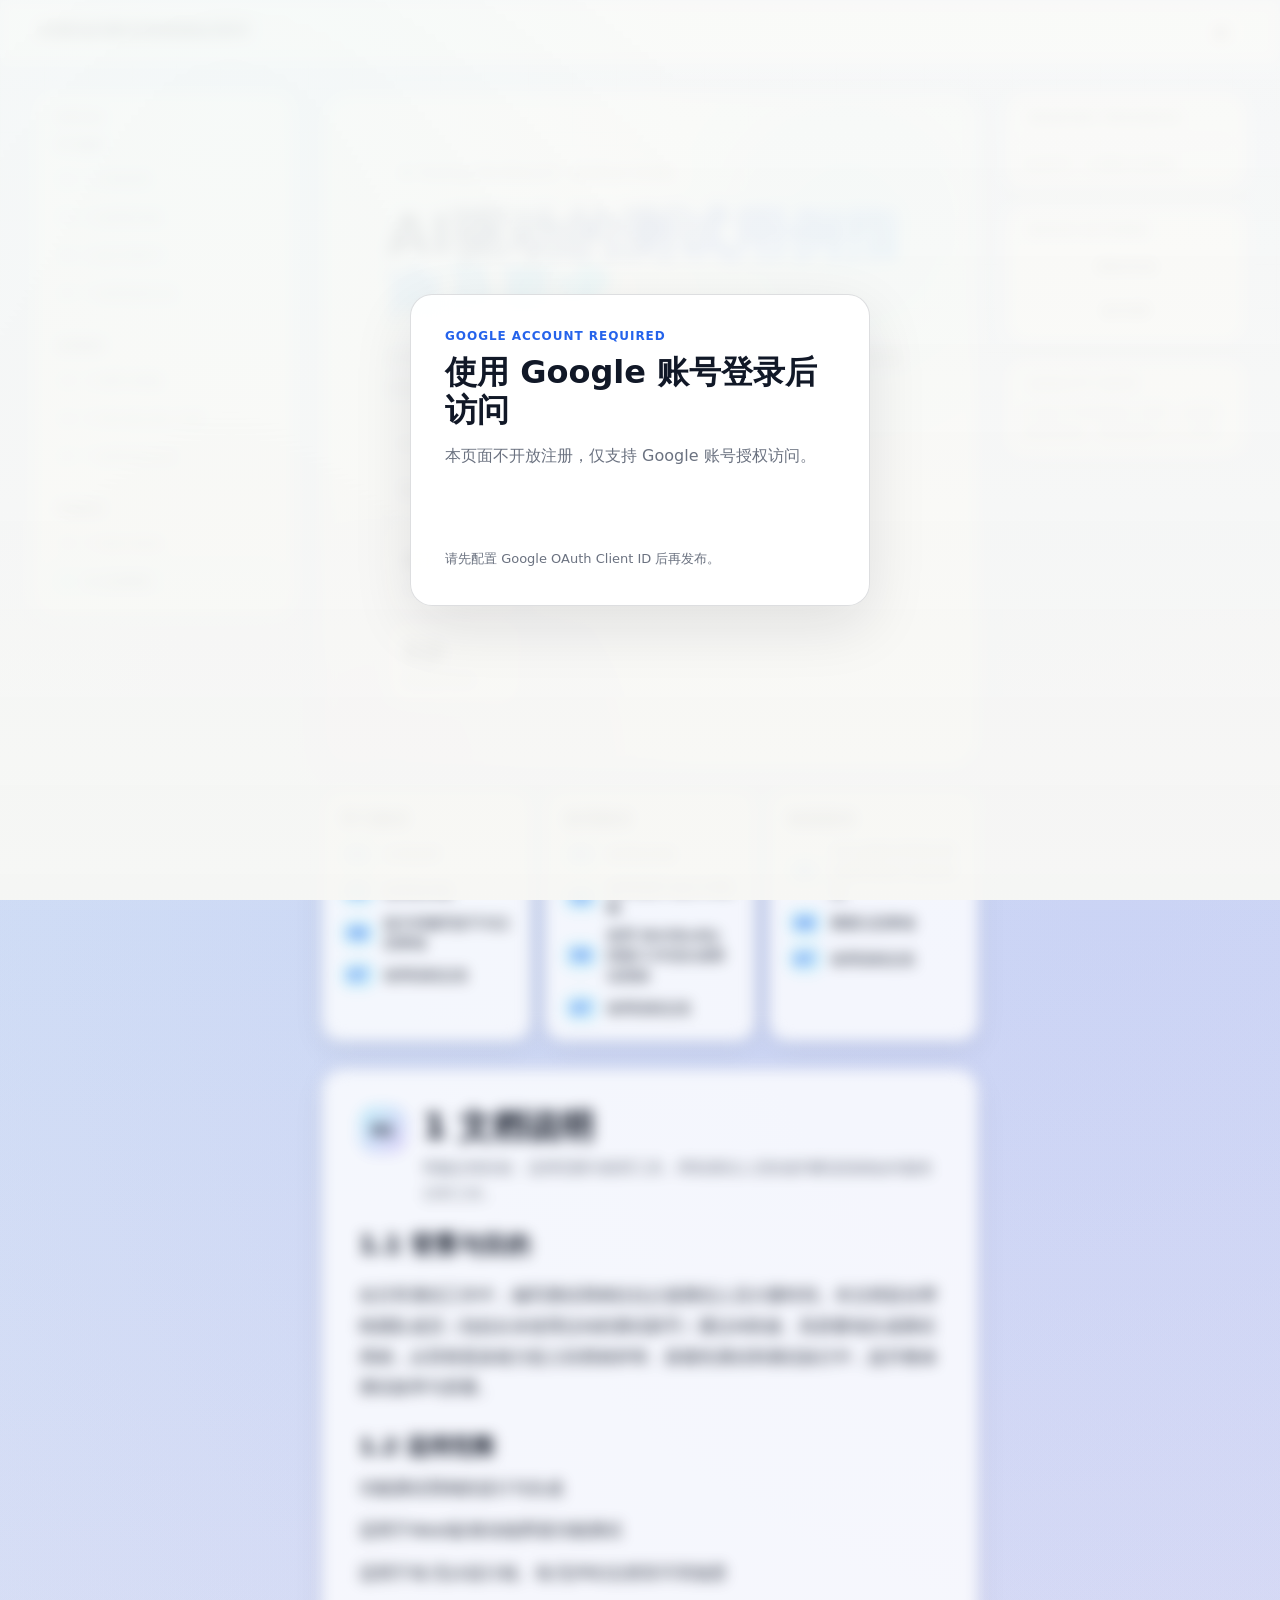
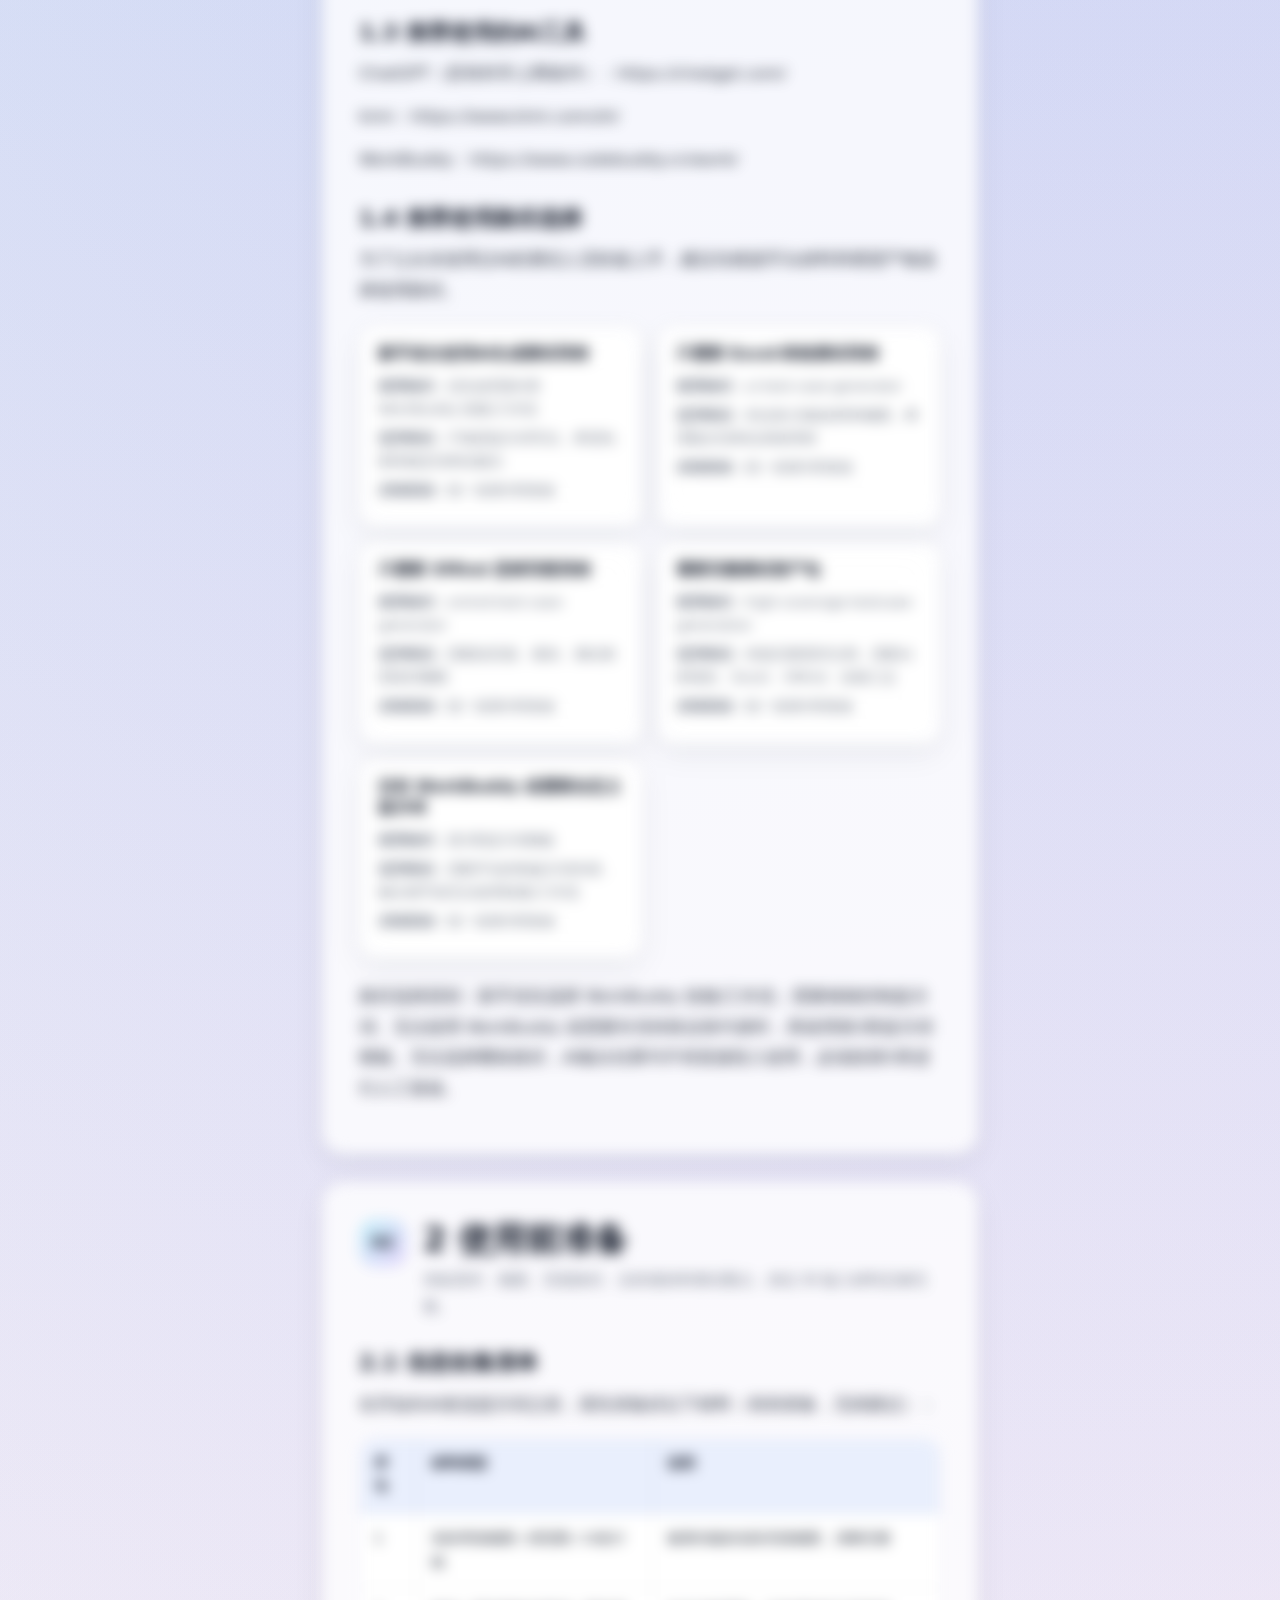
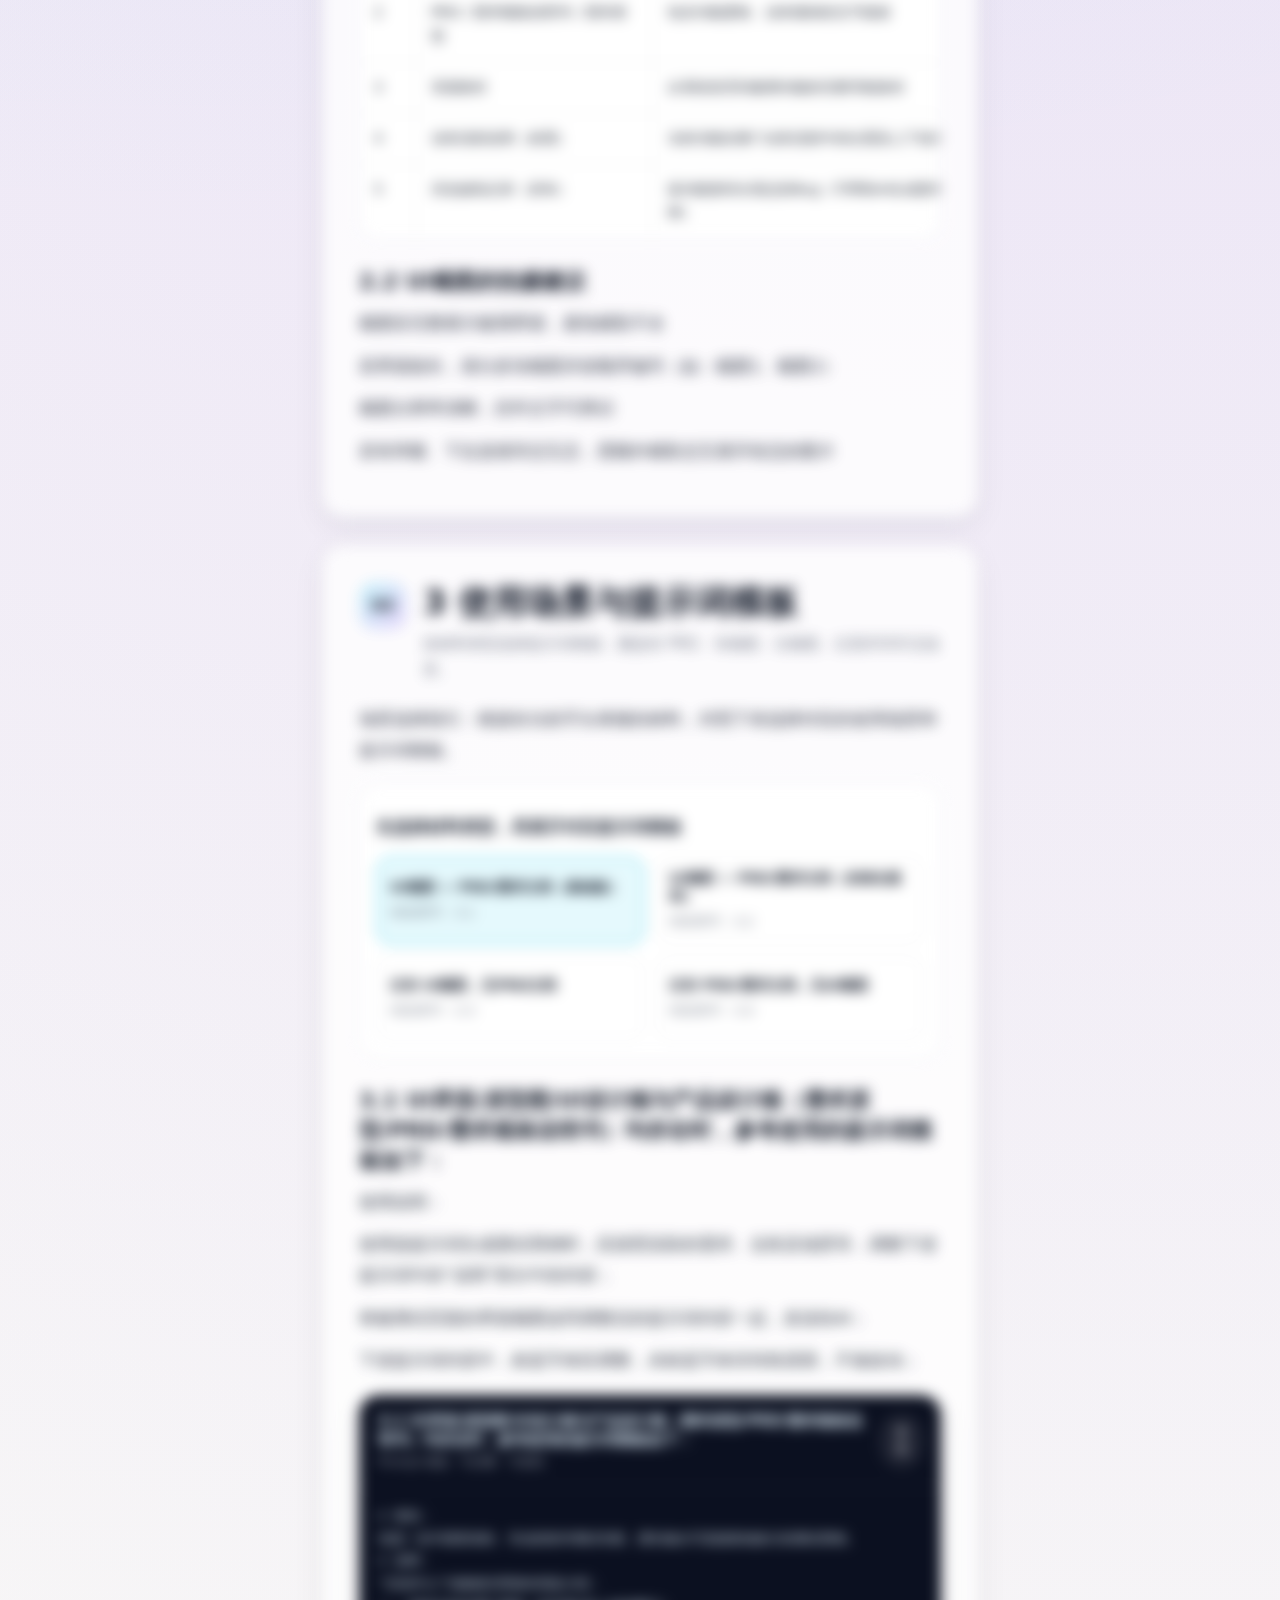
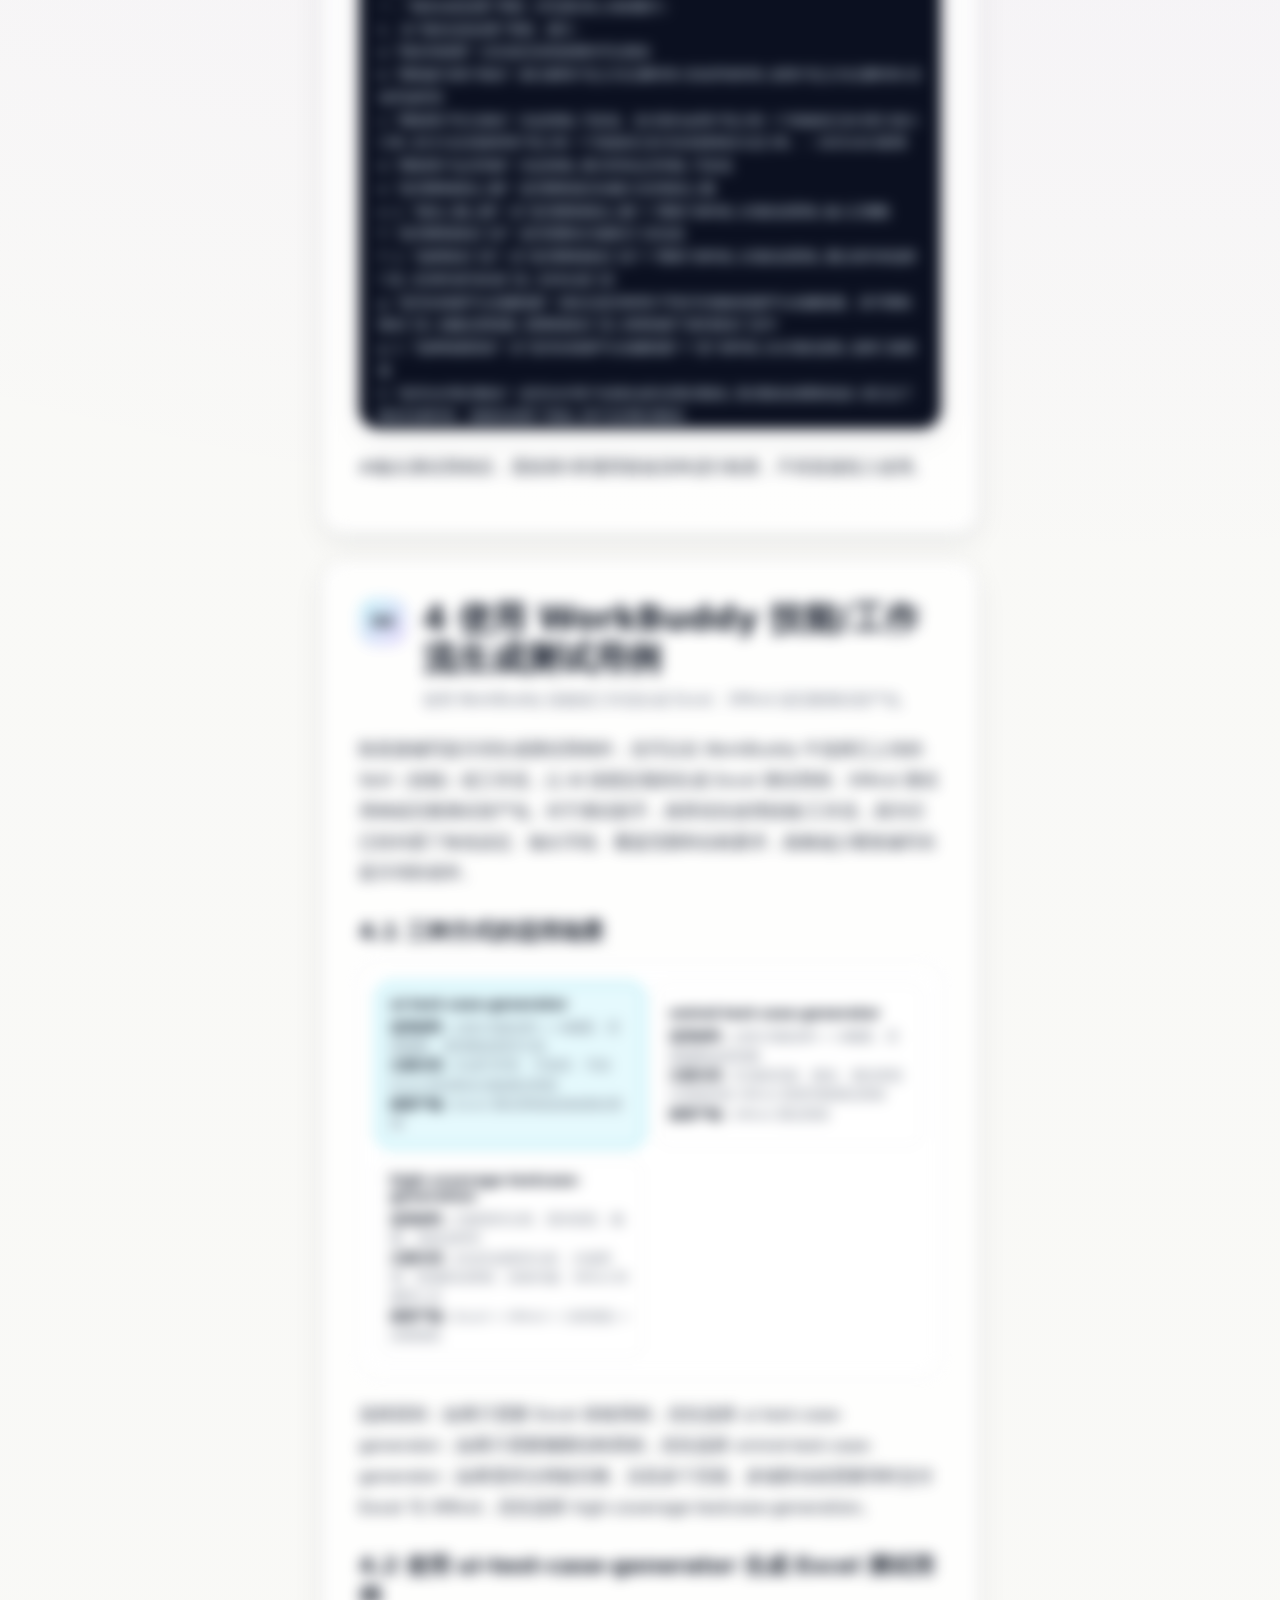
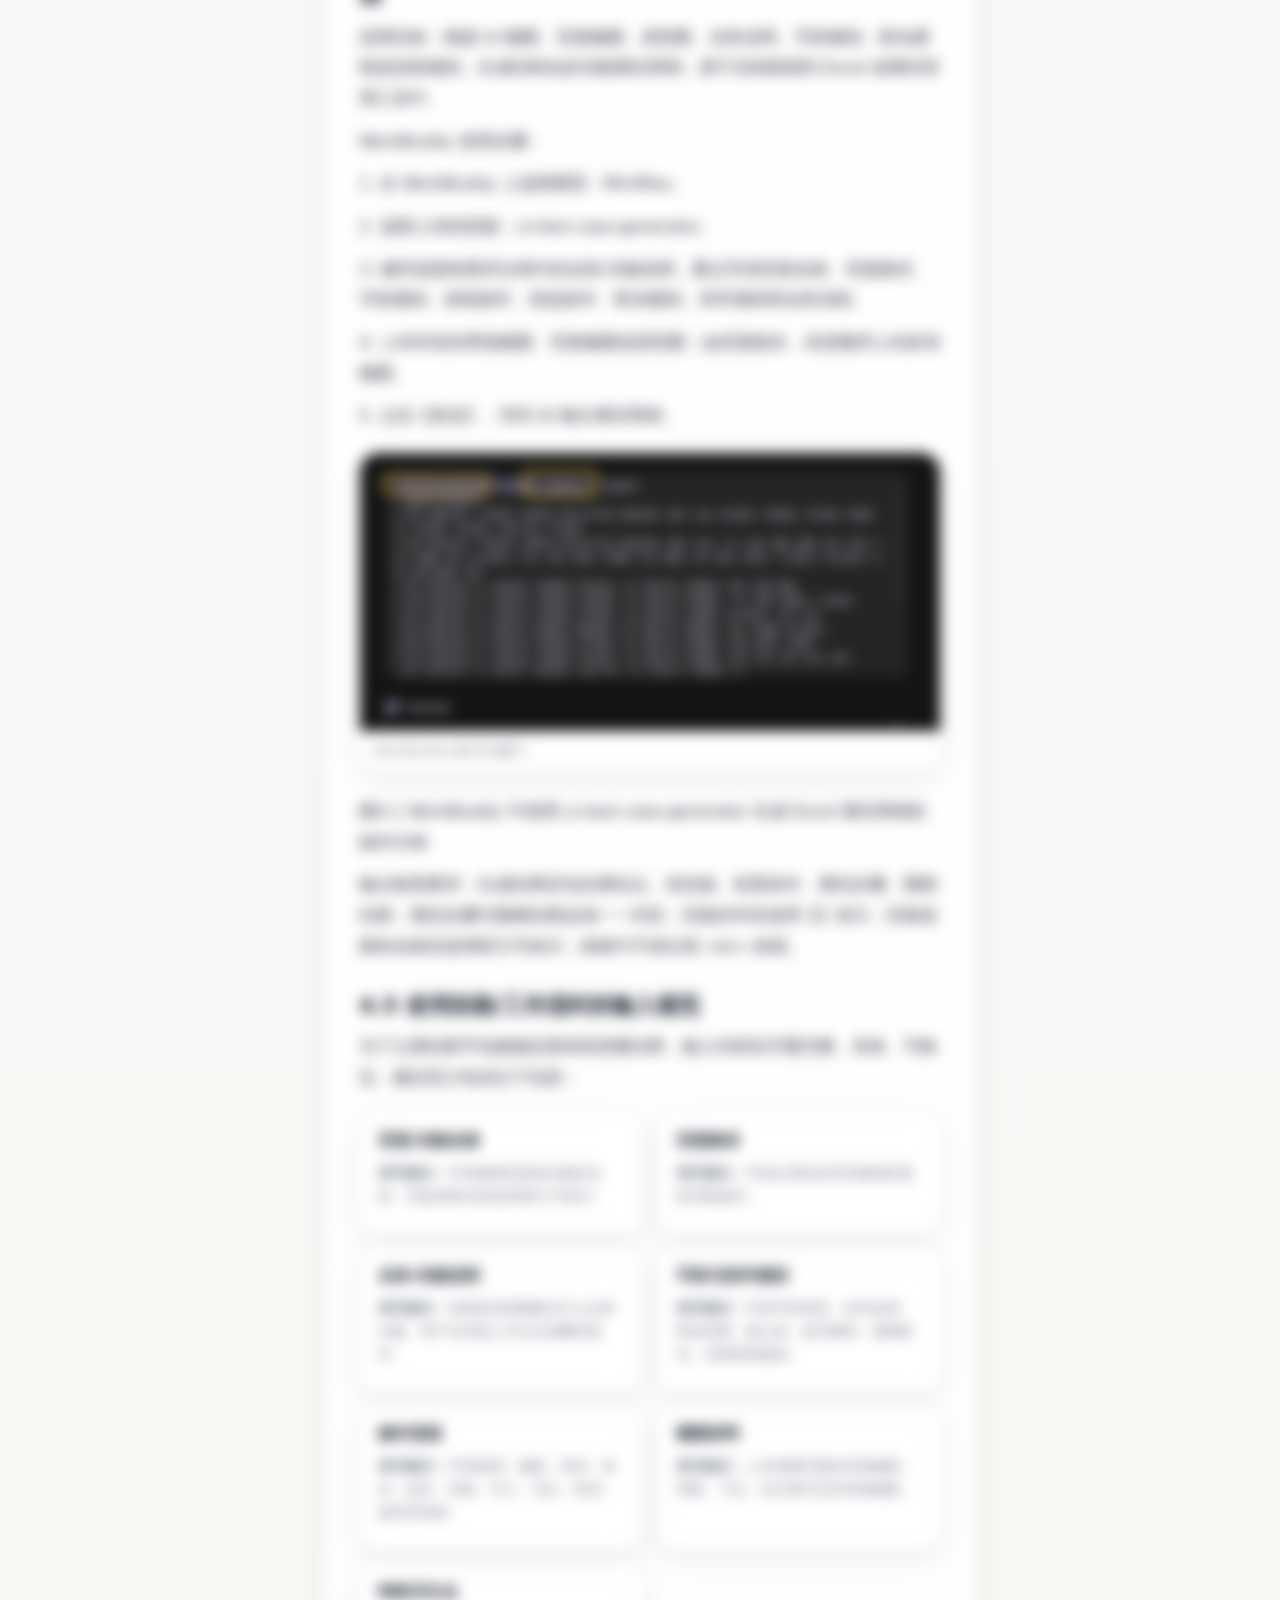
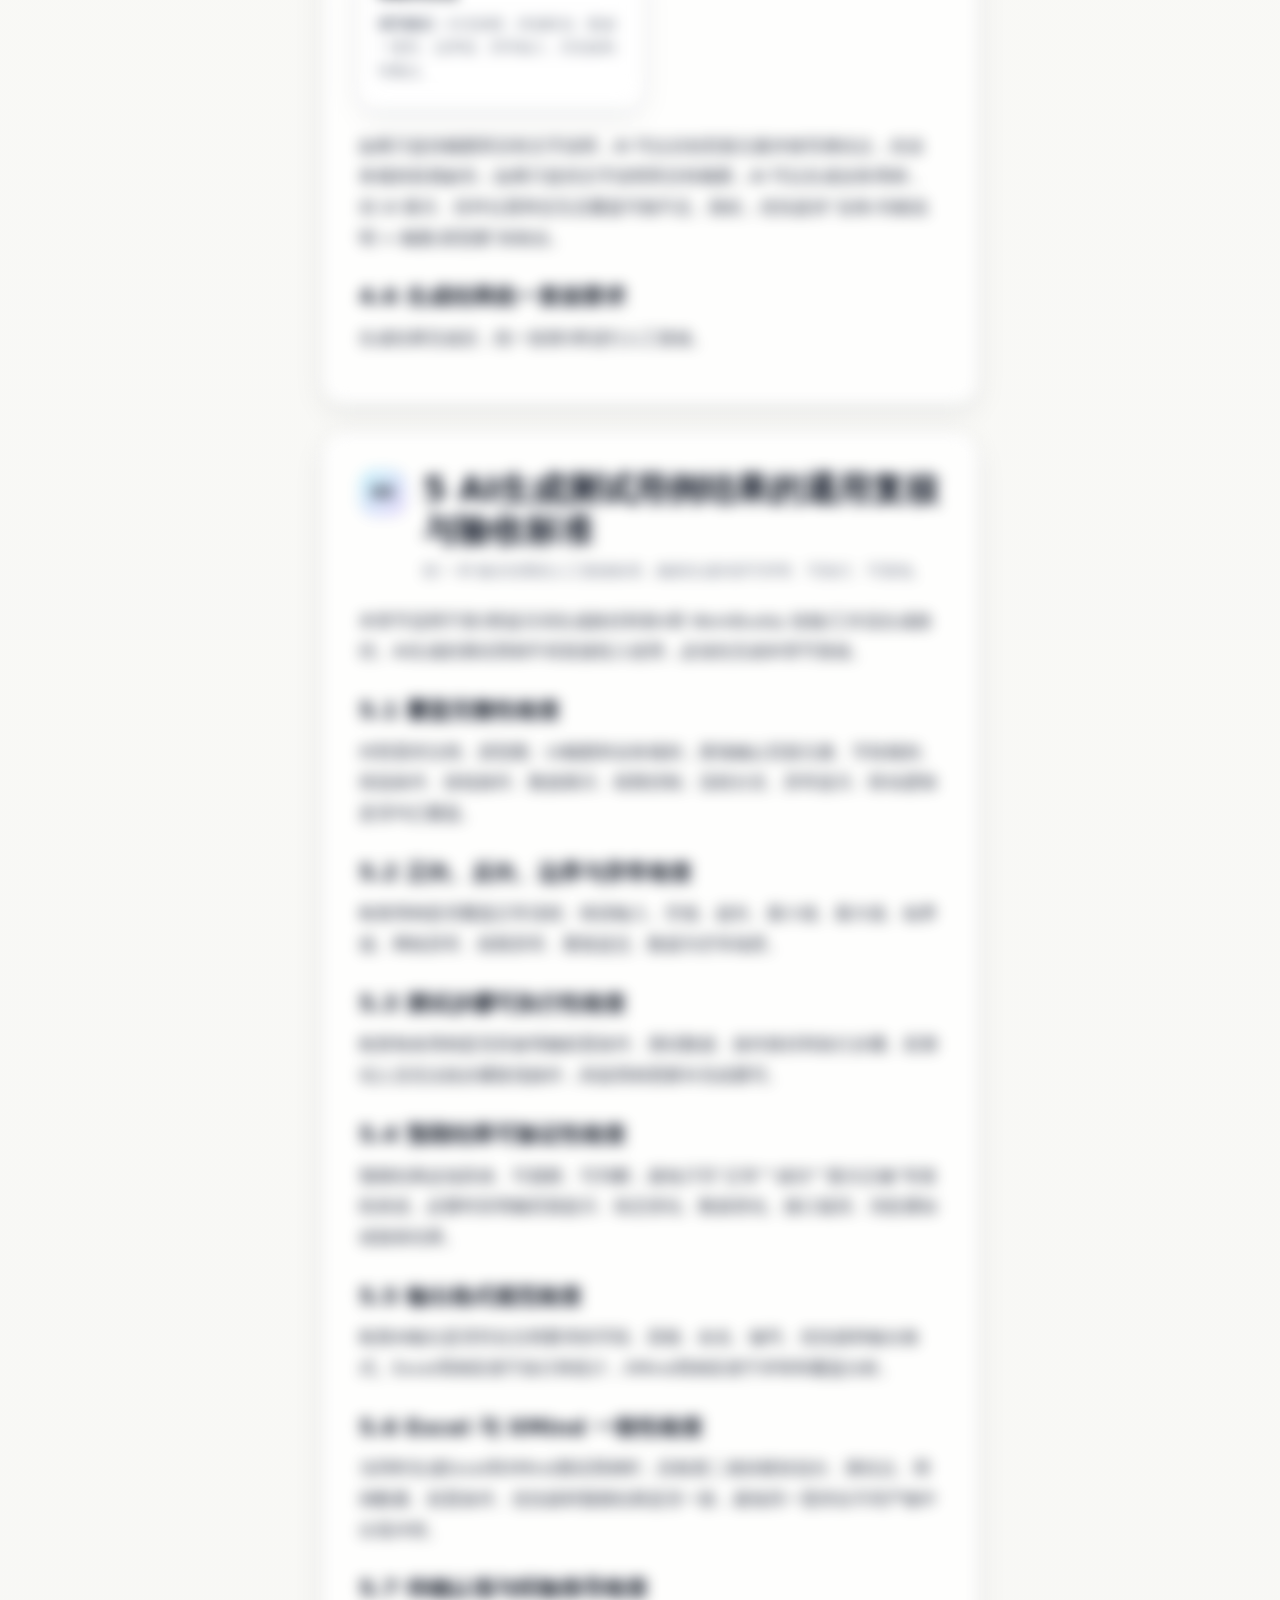
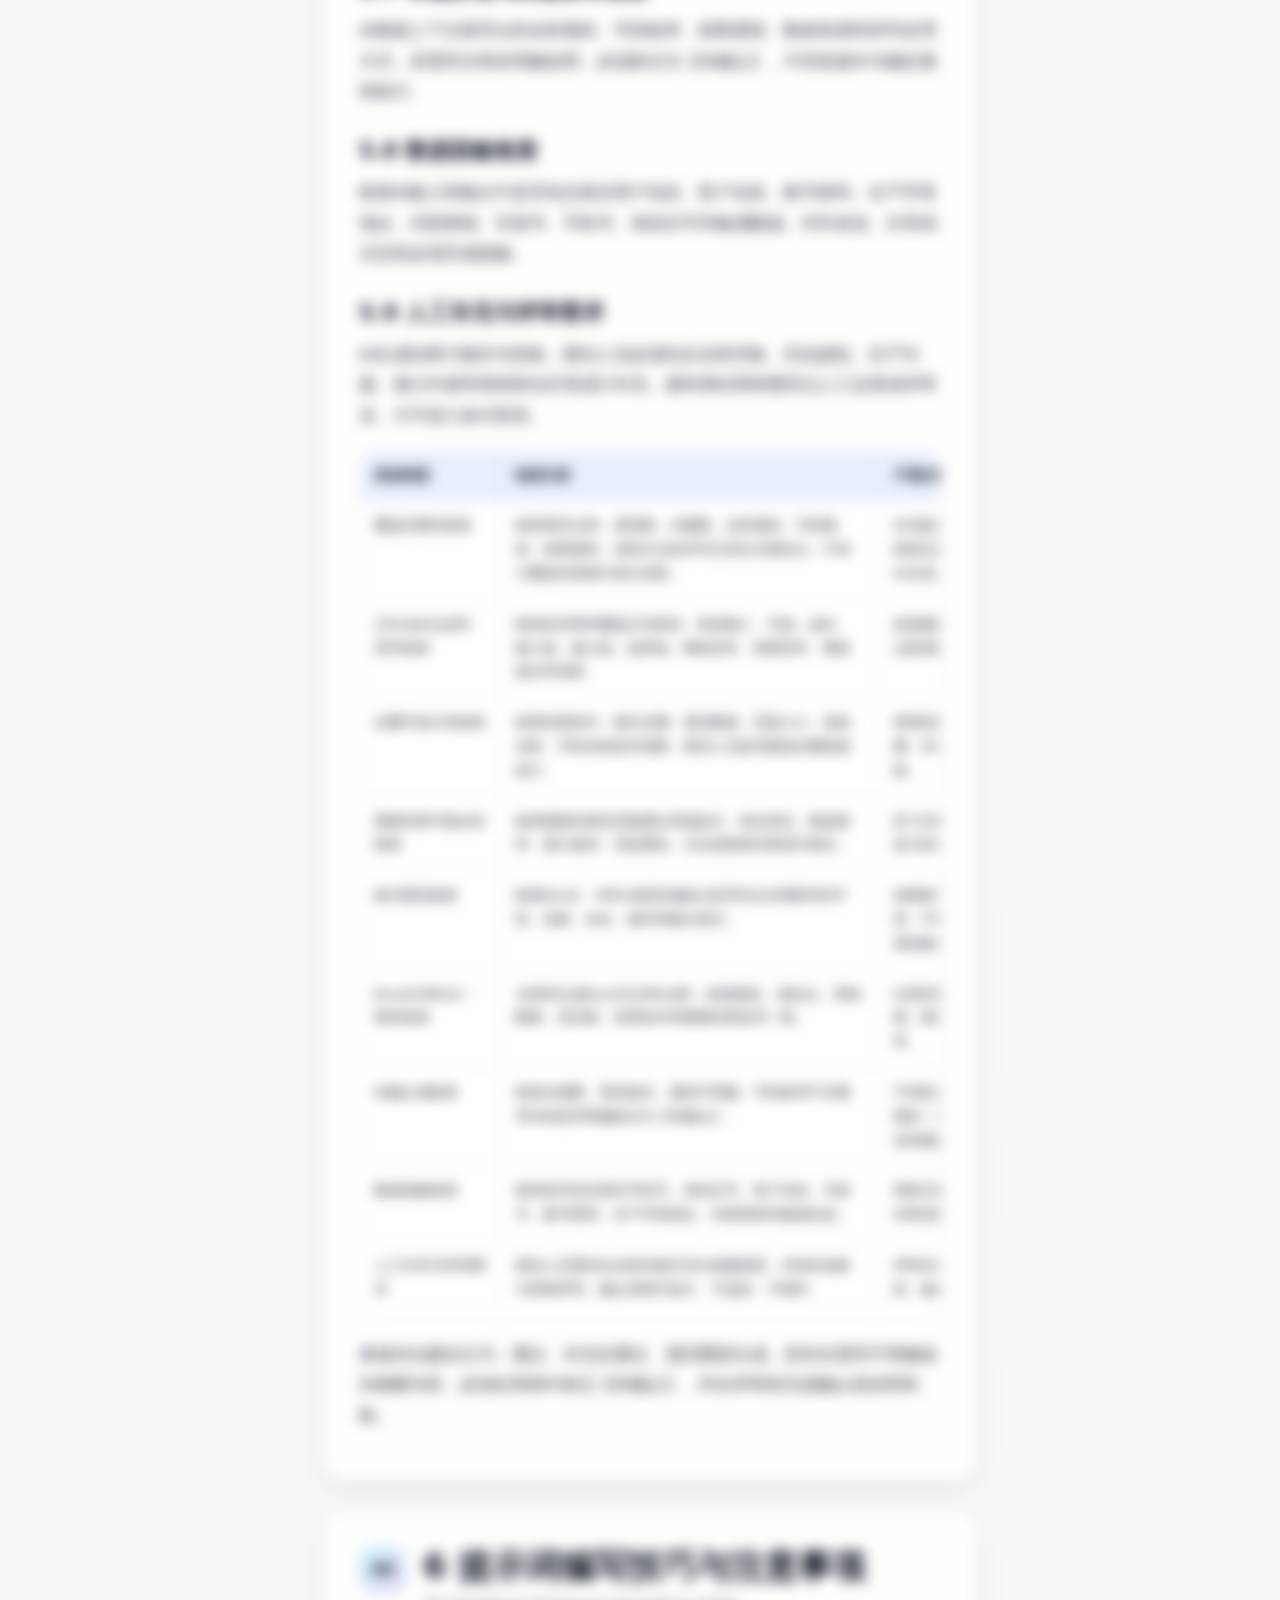
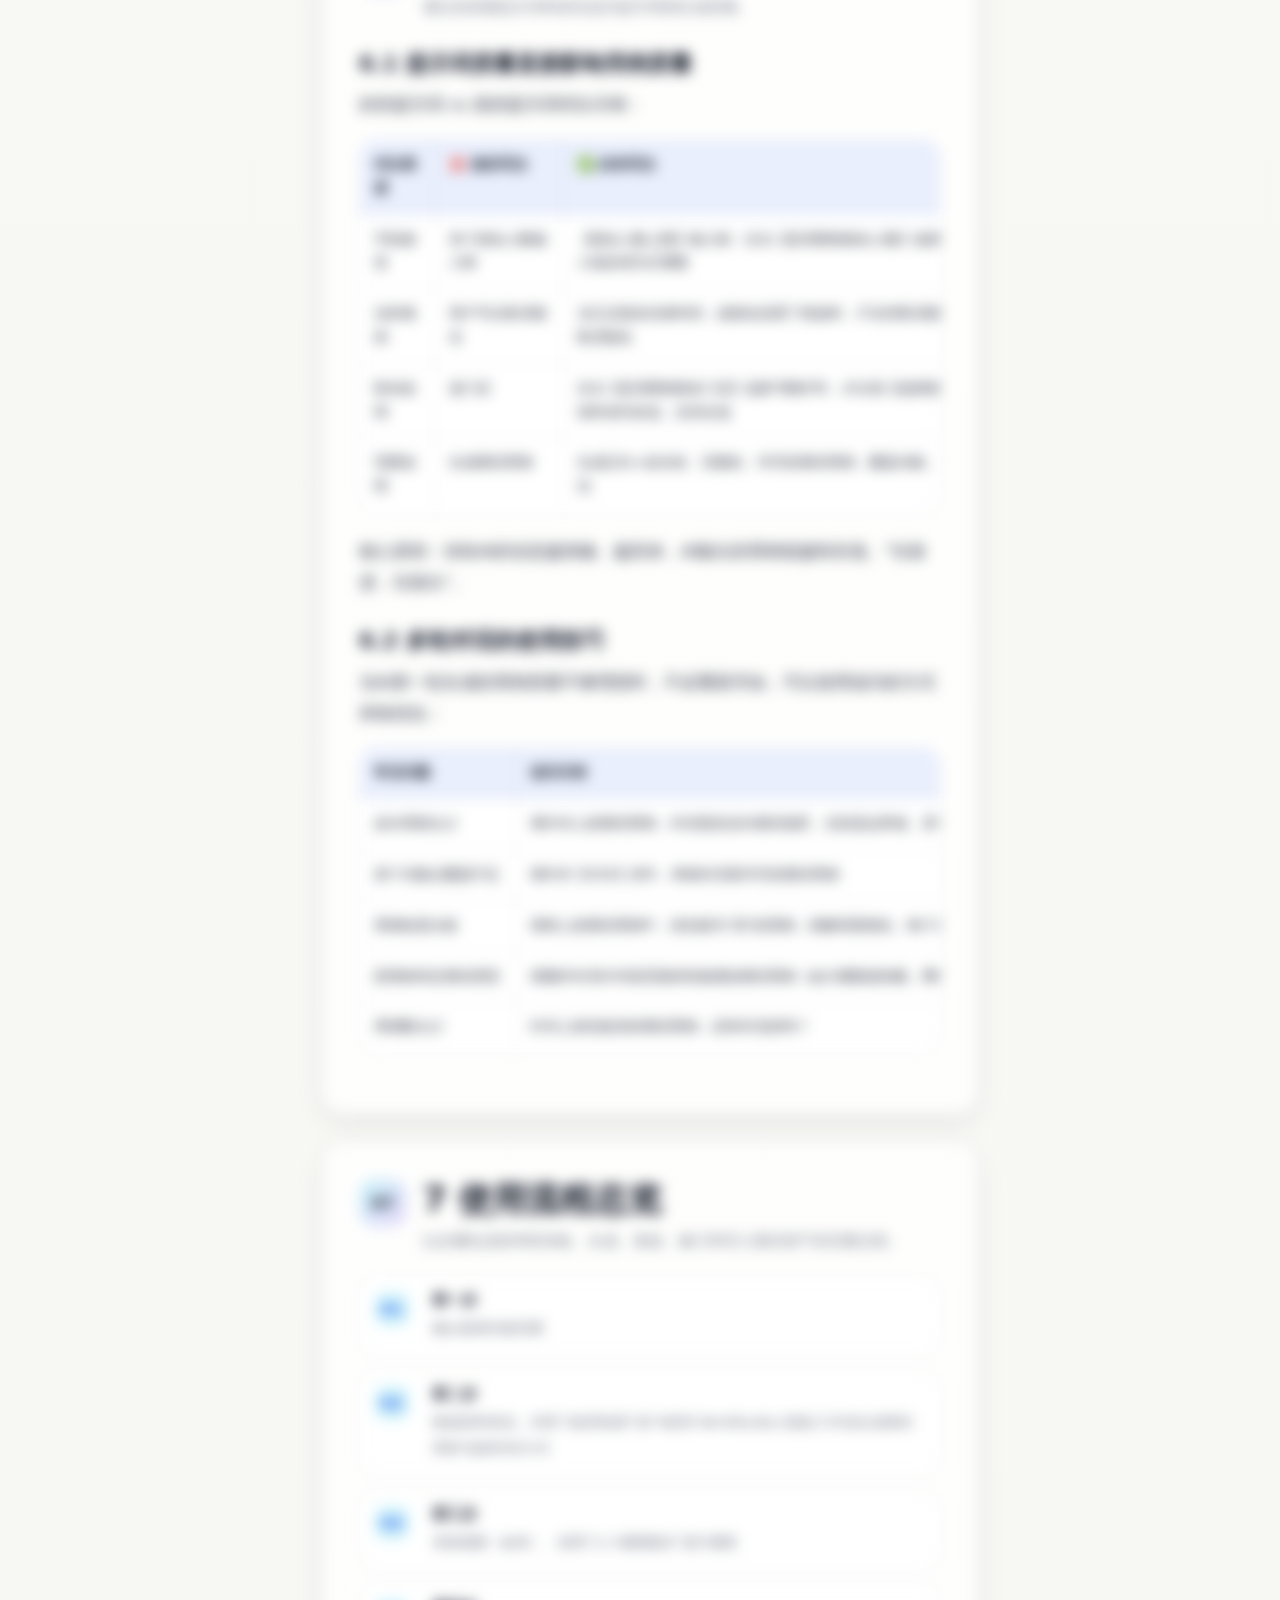
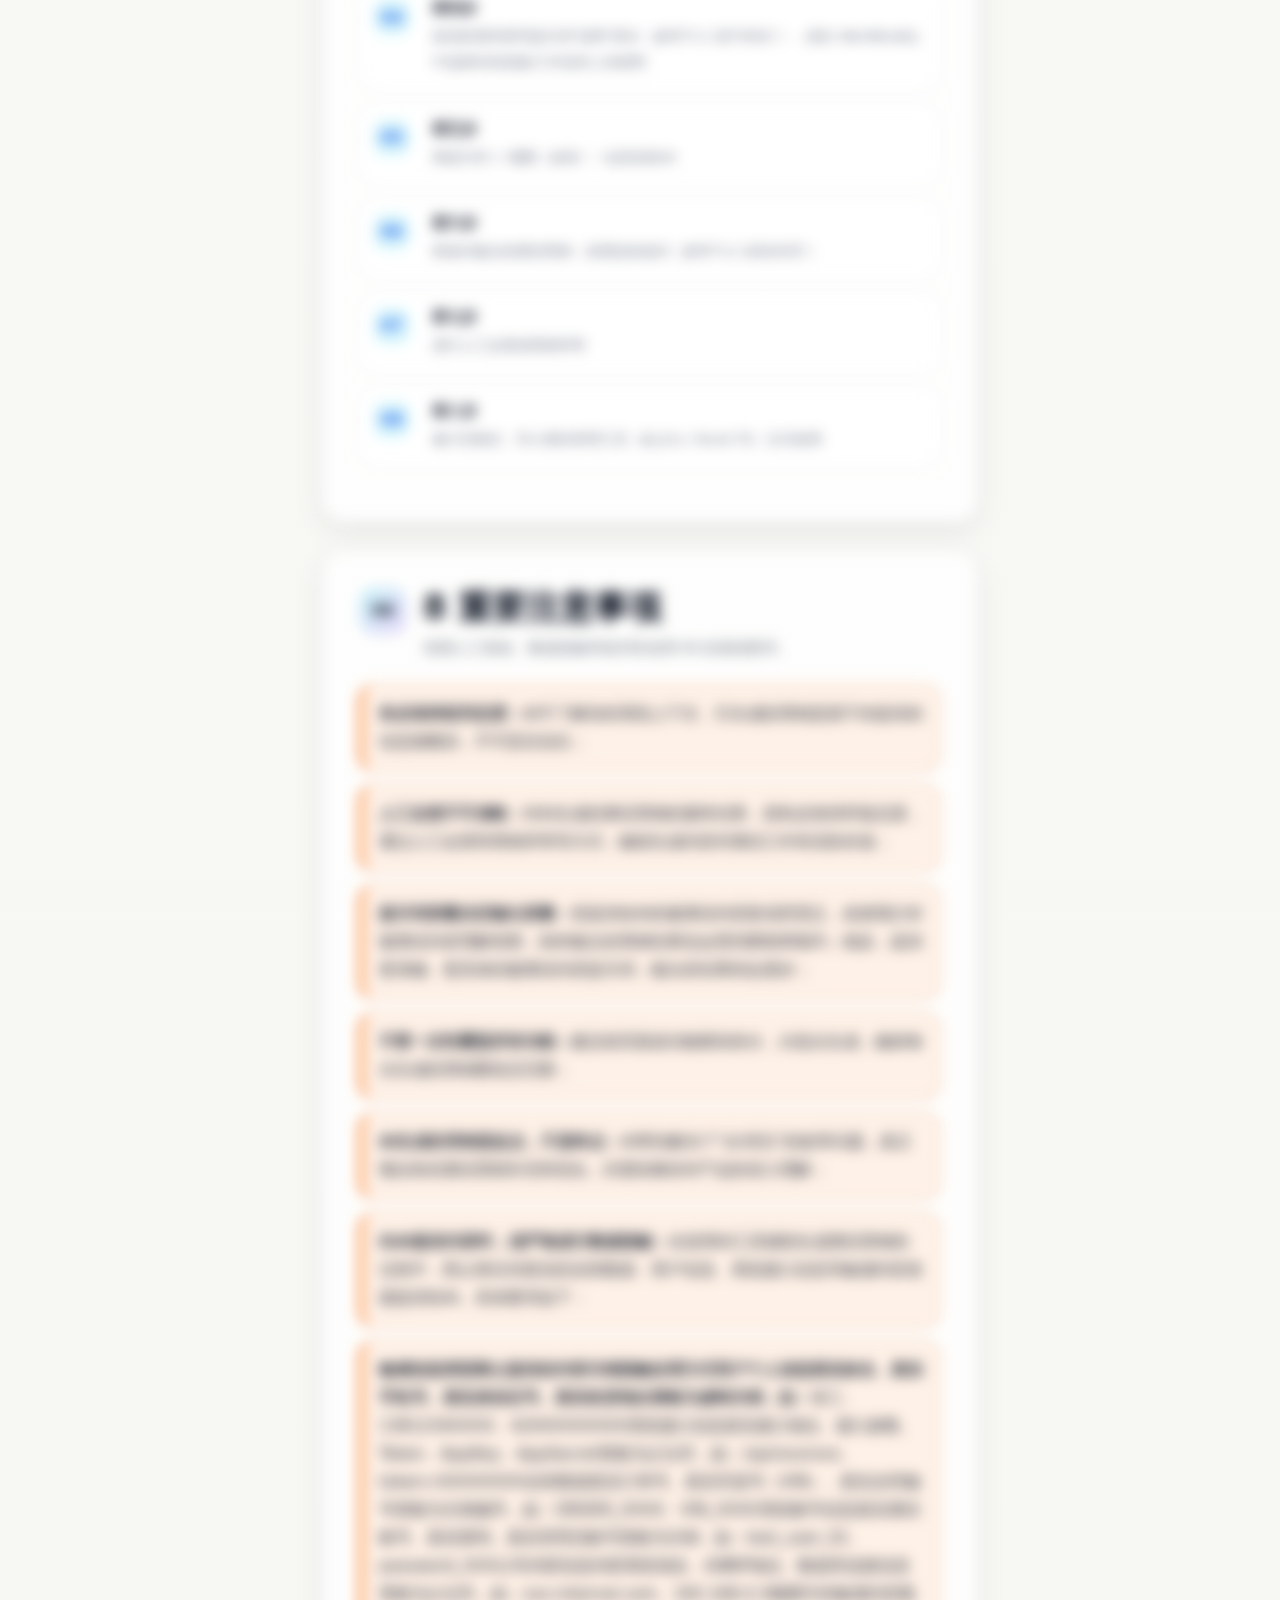
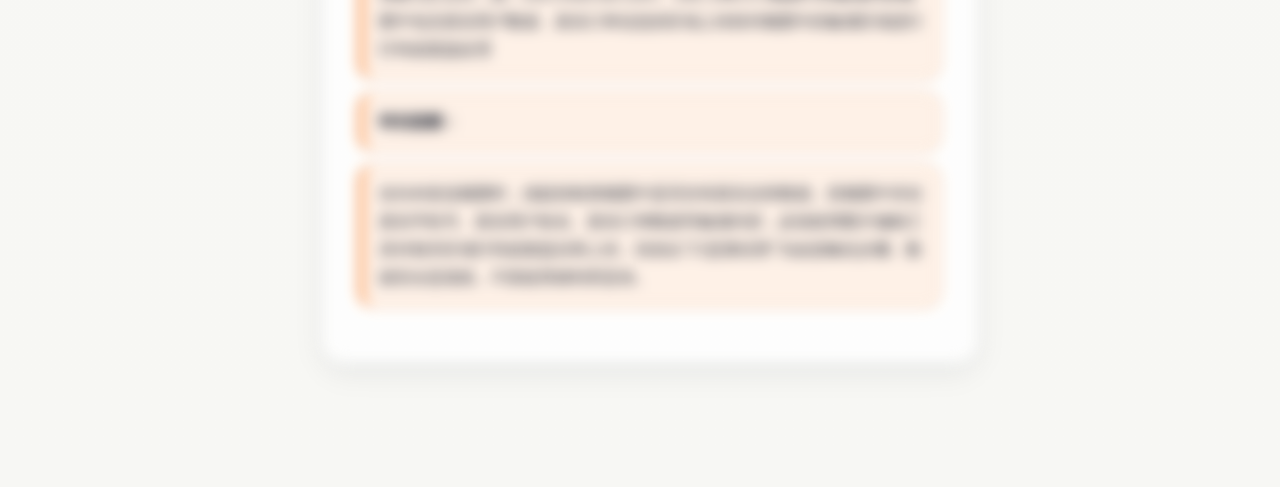
==== commit bebfbfd0: "Update AI testcase guide page" ====
--- a/ai-testcase-guide/index.html
+++ b/ai-testcase-guide/index.html
@@ -3,7 +3,9 @@
 <head>
   <meta charset="utf-8">
   <meta name="viewport" content="width=device-width, initial-scale=1">
+  <meta name="google-signin-client_id" content="">
   <title>AI驱动的测试用例指南及要求</title>
+  <script src="https://accounts.google.com/gsi/client" async defer></script>
   <style>
 :root {
   color-scheme: light;
@@ -384,6 +386,15 @@
   padding: 18px;
   transition: transform .2s ease-out, border-color .2s ease-out, box-shadow .2s ease-out;
 }
+.bento-card[href] {
+  display: block;
+  color: inherit;
+  text-decoration: none;
+}
+.bento-card[href]:focus-visible {
+  outline: 3px solid color-mix(in srgb, var(--cyan) 70%, white);
+  outline-offset: 3px;
+}
 .bento-card:hover {
   transform: translateY(-3px);
   border-color: color-mix(in srgb, var(--cyan) 44%, var(--line));
@@ -501,6 +512,11 @@
   font-size: 12.5px;
   line-height: 1.55;
 }
+.scenario-option em {
+  color: var(--text);
+  font-style: normal;
+  font-weight: 760;
+}
 .scenario-option[aria-pressed="true"] {
   border-color: color-mix(in srgb, var(--cyan) 58%, var(--line));
   background: color-mix(in srgb, var(--cyan) 12%, var(--panel-strong));
@@ -635,6 +651,77 @@
   border-radius: 18px;
   box-shadow: 0 30px 80px rgba(0,0,0,.42);
 }
+.auth-gate {
+  position: fixed;
+  inset: 0;
+  z-index: 220;
+  display: none;
+  align-items: center;
+  justify-content: center;
+  padding: clamp(18px, 4vw, 44px);
+  background:
+    linear-gradient(180deg, color-mix(in srgb, var(--bg-soft) 92%, transparent), color-mix(in srgb, var(--bg) 96%, transparent)),
+    radial-gradient(circle at 18% 12%, color-mix(in srgb, var(--cyan) 24%, transparent), transparent 34%);
+}
+.auth-locked {
+  overflow: hidden;
+}
+.auth-locked .progressbar,
+.auth-locked .topbar,
+.auth-locked .drawer,
+.auth-locked .drawer-backdrop,
+.auth-locked .layout,
+.auth-locked .lightbox {
+  pointer-events: none;
+  user-select: none;
+  filter: blur(7px);
+}
+.auth-locked .auth-gate {
+  display: flex;
+}
+.auth-panel {
+  width: min(100%, 460px);
+  border: 1px solid var(--line-strong);
+  border-radius: 22px;
+  padding: clamp(24px, 5vw, 34px);
+  background: var(--panel-strong);
+  box-shadow: var(--shadow);
+  backdrop-filter: blur(22px);
+}
+.auth-kicker {
+  margin: 0 0 10px;
+  color: var(--blue);
+  font-size: 12px;
+  font-weight: 780;
+  letter-spacing: .08em;
+  text-transform: uppercase;
+}
+.auth-panel h2 {
+  margin: 0;
+  font-size: clamp(26px, 5vw, 32px);
+  line-height: 1.2;
+}
+.auth-copy {
+  margin: 12px 0 22px;
+  color: var(--muted);
+  line-height: 1.7;
+}
+.google-signin-slot {
+  min-height: 44px;
+}
+.auth-status {
+  min-height: 22px;
+  margin: 14px 0 0;
+  color: var(--muted);
+  font-size: 13px;
+  line-height: 1.6;
+}
+.auth-user {
+  max-width: 220px;
+  overflow: hidden;
+  text-overflow: ellipsis;
+  white-space: nowrap;
+}
 button:focus-visible, a:focus-visible, summary:focus-visible {
   outline: 3px solid color-mix(in srgb, var(--cyan) 70%, white);
   outline-offset: 3px;
@@ -648,6 +735,8 @@
   .layout { display: block; padding: 18px 14px 72px; }
   .side-nav { display: none; }
   .desktop-only { display: none; }
+  .auth-user { max-width: 132px; }
+  .auth-panel { border-radius: 18px; }
   .hero { padding: 26px 20px; border-radius: 22px; }
   .hero h1 { font-size: 38px; }
   .section-card { padding: 22px 18px; border-radius: 20px; }
@@ -670,13 +759,24 @@
 }
 </style>
 </head>
-<body>
+<body class="auth-locked">
+  <div class="auth-gate" id="authGate" role="dialog" aria-modal="true" aria-labelledby="authTitle">
+    <div class="auth-panel">
+      <p class="auth-kicker">Google Account Required</p>
+      <h2 id="authTitle">使用 Google 账号登录后访问</h2>
+      <p class="auth-copy">本页面不开放注册，仅支持 Google 账号授权访问。</p>
+      <div class="google-signin-slot" id="googleSignInButton" aria-live="polite"></div>
+      <p class="auth-status" id="authStatus">正在准备 Google 授权...</p>
+    </div>
+  </div>
   <div class="progressbar" aria-hidden="true"><span id="pageProgress"></span></div>
   <header class="topbar">
     <a class="brand" href="#"><span>AI驱动的测试用例指南及要求</span></a>
     <div class="top-actions">
       <button class="text-btn mobile-only" id="openDrawer" type="button" aria-expanded="false" aria-controls="tocDrawer">目录</button>
       <button class="icon-btn" data-theme-toggle type="button" aria-label="切换深浅色模式">◐</button>
+      <button class="text-btn auth-user" id="authUser" type="button" hidden></button>
+      <button class="text-btn" id="signOut" type="button" hidden>退出</button>
     </div>
   </header>
   <div class="drawer-backdrop" id="drawerBackdrop"></div>
@@ -792,7 +892,7 @@
 <p>WorkBuddy：https://www.codebuddy.cn/work/</p>
 <h3 id="_Toc234238599">1.4 推荐使用路径选择</h3>
 <p>为了让从未使用过AI的测试人员快速上手，建议先根据手头材料和期望产物选择使用路径。</p>
-<div class="bento-grid bento-1"><article class="bento-card"><h4>新手首次使用AI生成测试用例</h4><p><strong>推荐路径：</strong>优先使用第4章 WorkBuddy 技能/工作流</p><p><strong>适用情况：</strong>不熟悉提示词写法，希望先获得稳定结构化输出</p><p><strong>后续复核：</strong>统一按第5章复核</p></article><article class="bento-card"><h4>只需要 Excel/表格测试用例</h4><p><strong>推荐路径：</strong>ui-test-case-generator</p><p><strong>适用情况：</strong>有业务/功能说明和截图，希望输出结构化表格用例</p><p><strong>后续复核：</strong>统一按第5章复核</p></article><article class="bento-card"><h4>只需要 XMind 思维导图用例</h4><p><strong>推荐路径：</strong>xmind-test-case-generator</p><p><strong>适用情况：</strong>需要按页面、模块、测试类型组织脑图</p><p><strong>后续复核：</strong>统一按第5章复核</p></article><article class="bento-card"><h4>需要完整测试资产包</h4><p><strong>推荐路径：</strong>high-coverage-testcase-generation</p><p><strong>适用情况：</strong>有较完整需求文档，需要分析报告、Excel、XMind、自检汇总</p><p><strong>后续复核：</strong>统一按第5章复核</p></article><article class="bento-card"><h4>没有 WorkBuddy 或需要自定义提示词</h4><p><strong>推荐路径：</strong>第3章提示词模板</p><p><strong>适用情况：</strong>需要手动控制提示词内容、输出细节或无法使用技能/工作流</p><p><strong>后续复核：</strong>统一按第5章复核</p></article></div>
+<div class="bento-grid bento-1"><a class="bento-card" href="#section-4"><h4>新手首次使用AI生成测试用例</h4><p><strong>推荐路径：</strong>优先使用第4章 WorkBuddy 技能/工作流</p><p><strong>适用情况：</strong>不熟悉提示词写法，希望先获得稳定结构化输出</p><p><strong>后续复核：</strong>统一按第5章复核</p></a><a class="bento-card" href="#_TocAICompatible016"><h4>只需要 Excel/表格测试用例</h4><p><strong>推荐路径：</strong>ui-test-case-generator</p><p><strong>适用情况：</strong>有业务/功能说明和截图，希望输出结构化表格用例</p><p><strong>后续复核：</strong>统一按第5章复核</p></a><a class="bento-card" href="#_TocAICompatible017"><h4>只需要 XMind 思维导图用例</h4><p><strong>推荐路径：</strong>xmind-test-case-generator</p><p><strong>适用情况：</strong>需要按页面、模块、测试类型组织脑图</p><p><strong>后续复核：</strong>统一按第5章复核</p></a><a class="bento-card" href="#_TocAICompatible018"><h4>需要完整测试资产包</h4><p><strong>推荐路径：</strong>high-coverage-testcase-generation</p><p><strong>适用情况：</strong>有较完整需求文档，需要分析报告、Excel、XMind、自检汇总</p><p><strong>后续复核：</strong>统一按第5章复核</p></a><a class="bento-card" href="#section-3"><h4>没有 WorkBuddy 或需要自定义提示词</h4><p><strong>推荐路径：</strong>第3章提示词模板</p><p><strong>适用情况：</strong>需要手动控制提示词内容、输出细节或无法使用技能/工作流</p><p><strong>后续复核：</strong>统一按第5章复核</p></a></div>
 <p>路径选择原则：新手优先选择 WorkBuddy 技能/工作流；需要精细控制提示词、无法使用 WorkBuddy 或需要补充特殊业务约束时，再使用第3章提示词模板。无论选择哪条路径，AI输出结果均不得直接投入使用，必须按第5章进行人工复核。</p></div>
 </section>
 
@@ -1049,8 +1149,15 @@
   </header>
   <div class="content-flow"><p>除直接编写提示词生成测试用例外，也可以在 WorkBuddy 中选择已上传的 Skill（技能）或工作流，让 AI 按固定规则生成 Excel 测试用例、XMind 测试用例或完整测试资产包。对于测试新手，推荐优先使用技能/工作流，因为它已经内置了角色设定、输出字段、覆盖范围和自检要求，能够减少重复编写长提示词的成本。</p>
 <h3 id="_Toc234238609">4.1 三种方式的适用场景</h3>
-<div class="bento-grid bento-4"><article class="bento-card"><h4>ui-test-case-generator</h4><p><strong>适用材料：</strong>业务/功能说明 + UI截图、页面截图、原型图或需求片段</p><p><strong>主要作用：</strong>生成可评审、可落库、可转 Excel 的结构化功能测试用例</p><p><strong>推荐产物：</strong>Excel 测试用例或表格测试用例</p></article><article class="bento-card"><h4>xmind-test-case-generator</h4><p><strong>适用材料：</strong>业务/功能说明 + UI截图、页面截图或原型图</p><p><strong>主要作用：</strong>生成按页面、模块、测试类型分层组织的 XMind 思维导图测试用例</p><p><strong>推荐产物：</strong>XMind 测试用例</p></article><article class="bento-card"><h4>high-coverage-testcase-generation</h4><p><strong>适用材料：</strong>完整需求文档、需求原型、截图、流程说明等</p><p><strong>主要作用：</strong>自动完成需求分析、分端用例、跨端联动用例、自检补漏、XMind 和最终汇总</p><p><strong>推荐产物：</strong>Excel + XMind + 分析报告 + 自检报告</p></article></div>
+<div class="scenario-selector" aria-label="WorkBuddy 生成方式选择器">
+  <div class="selector-options">
+    <button class="scenario-option" type="button" data-workbuddy-target="workbuddy-ui" aria-pressed="true"><strong>ui-test-case-generator</strong><span><em>适用材料：</em>业务/功能说明 + UI截图、页面截图、原型图或需求片段</span><span><em>主要作用：</em>生成可评审、可落库、可转 Excel 的结构化功能测试用例</span><span><em>推荐产物：</em>Excel 测试用例或表格测试用例</span></button>
+    <button class="scenario-option" type="button" data-workbuddy-target="workbuddy-xmind" aria-pressed="false"><strong>xmind-test-case-generator</strong><span><em>适用材料：</em>业务/功能说明 + UI截图、页面截图或原型图</span><span><em>主要作用：</em>生成按页面、模块、测试类型分层组织的 XMind 思维导图测试用例</span><span><em>推荐产物：</em>XMind 测试用例</span></button>
+    <button class="scenario-option" type="button" data-workbuddy-target="workbuddy-high-coverage" aria-pressed="false"><strong>high-coverage-testcase-generation</strong><span><em>适用材料：</em>完整需求文档、需求原型、截图、流程说明等</span><span><em>主要作用：</em>自动完成需求分析、分端用例、跨端联动用例、自检补漏、XMind 和最终汇总</span><span><em>推荐产物：</em>Excel + XMind + 分析报告 + 自检报告</span></button>
+  </div>
+</div>
 <p>选择原则：如果只需要 Excel 表格用例，优先选择 ui-test-case-generator；如果只需要脑图结构用例，优先选择 xmind-test-case-generator；如果需求文档较完整、涉及多个页面、多端联动或需要同时交付 Excel 与 XMind，优先选择 high-coverage-testcase-generation。</p>
+<section class="scenario-panel" id="workbuddy-ui" data-workbuddy-panel>
 <h3 id="_TocAICompatible016">4.2 使用 ui-test-case-generator 生成 Excel 测试用例</h3>
 <p>适用目标：根据 UI 截图、页面截图、原型图、业务说明、字段规则、联动逻辑或流程规则，生成结构化的功能测试用例，便于后续复制到 Excel 或测试管理工具中。</p>
 <p>WorkBuddy 使用步骤：</p>
@@ -1062,6 +1169,8 @@
 <figure class="figure-card"><img src="assets/image1.png" alt="WorkBuddy 操作示例图 1"><figcaption>WorkBuddy 操作示例图 1</figcaption></figure>
 <p>图4-1 WorkBuddy 中使用 ui-test-case-generator 生成 Excel 测试用例的操作示例</p>
 <p>输出检查要求：生成结果应包含测试点、优先级、前置条件、测试步骤、预期结果；测试步骤与预期结果必须一一对应；页面控件应使用【】表示；页面或模块名称应使用双引号表示；表格中不得出现 &lt;br&gt; 标签。</p>
+</section>
+<section class="scenario-panel" id="workbuddy-xmind" data-workbuddy-panel hidden>
 <h3 id="_TocAICompatible017">4.3 使用 xmind-test-case-generator 生成 XMind 测试用例</h3>
 <p>适用目标：当用例需要以思维导图方式组织，便于按页面、模块、测试类型、测试点逐层评审时，使用 xmind-test-case-generator。该技能会将测试用例组织为脑图结构，而不是普通表格。</p>
 <p>WorkBuddy 使用步骤：</p>
@@ -1073,6 +1182,8 @@
 <figure class="figure-card"><img src="assets/image2.jpg" alt="WorkBuddy 操作示例图 2"><figcaption>WorkBuddy 操作示例图 2</figcaption></figure>
 <p>图4-2 WorkBuddy 中使用 xmind-test-case-generator 生成 XMind 测试用例的操作示例</p>
 <p>输出检查要求：XMind 中应能按测试对象、页面/系统、模块、测试类型、用例分类、测试点查看用例；每个测试点下应包含编号后的测试步骤和对应预期结果；如需求或截图存在不明确内容，应保留【待确认】节点，不得直接忽略。</p>
+</section>
+<section class="scenario-panel" id="workbuddy-high-coverage" data-workbuddy-panel hidden>
 <h3 id="_TocAICompatible018">4.4 使用 high-coverage-testcase-generation 生成完整测试资产包</h3>
 <p>适用目标：当需求文档较完整，或需要一次性交付需求分析报告、Excel 测试用例、跨端联动用例、自检补漏报告、XMind 思维导图测试用例和最终汇总时，使用 high-coverage-testcase-generation。</p>
 <p>WorkBuddy 使用步骤：</p>
@@ -1084,6 +1195,7 @@
 <figure class="figure-card"><img src="assets/image3.png" alt="WorkBuddy 操作示例图 3"><figcaption>WorkBuddy 操作示例图 3</figcaption></figure>
 <p>图4-3 WorkBuddy 中使用 high-coverage-testcase-generation 生成完整测试资产包的操作示例</p>
 <p>输出检查要求：应至少检查是否生成需求分析报告、分端 Excel 测试用例、跨端联动测试用例、自检报告、XMind 文件和最终汇总；Excel 与 XMind 的用例数量应保持一致；不明确内容应标记为【待确认】；基于测试经验推导的内容应有明确标识。</p>
+</section>
 <h3 id="_TocAICompatible019">4.5 使用技能/工作流时的输入规范</h3>
 <p>为了让测试新手也能稳定获得高质量结果，输入内容应尽量完整、具体、可验证。建议至少包含以下信息：</p>
 <div class="bento-grid bento-4"><article class="bento-card"><h4>页面/功能名称</h4><p><strong>填写建议：</strong>写清被测页面或功能的名称，页面/模块名称使用双引号表示。</p></article><article class="bento-card"><h4>页面路径</h4><p><strong>填写建议：</strong>写清从系统首页到被测页面的导航路径。</p></article><article class="bento-card"><h4>业务/功能说明</h4><p><strong>填写建议：</strong>说明该页面要解决什么业务问题、用户在页面上可以完成哪些操作。</p></article><article class="bento-card"><h4>字段与控件规则</h4><p><strong>填写建议：</strong>写清字段类型、是否必填、取值范围、默认值、格式限制、显隐联动、启用禁用规则。</p></article><article class="bento-card"><h4>操作流程</h4><p><strong>填写建议：</strong>写清新增、编辑、查询、保存、提交、审核、导入、导出、取消、返回等流程。</p></article><article class="bento-card"><h4>截图材料</h4><p><strong>填写建议：</strong>上传清晰完整的页面截图；弹窗、下拉、交互展开态应单独截图。</p></article><article class="bento-card"><h4>特殊关注点</h4><p><strong>填写建议：</strong>补充权限、跨端联动、数据一致性、边界值、异常输入、历史缺陷等重点。</p></article></div>
@@ -1203,9 +1315,136 @@
   const sections = Array.from(document.querySelectorAll('[data-section]'));
   const scenarioOptions = Array.from(document.querySelectorAll('[data-scenario-target]'));
   const scenarioPanels = Array.from(document.querySelectorAll('[data-scenario-panel]'));
+  const workbuddyOptions = Array.from(document.querySelectorAll('[data-workbuddy-target]'));
+  const workbuddyPanels = Array.from(document.querySelectorAll('[data-workbuddy-panel]'));
+  const workbuddyPanelByHash = new Map([
+    ['_TocAICompatible016', 'workbuddy-ui'],
+    ['_TocAICompatible017', 'workbuddy-xmind'],
+    ['_TocAICompatible018', 'workbuddy-high-coverage'],
+  ]);
+  const authGate = document.querySelector('#authGate');
+  const authStatus = document.querySelector('#authStatus');
+  const googleSignInButton = document.querySelector('#googleSignInButton');
+  const authUser = document.querySelector('#authUser');
+  const signOutButton = document.querySelector('#signOut');
+  const googleClientId = document.querySelector('meta[name="google-signin-client_id"]')?.content.trim() || '';
+  const authStorageKey = 'guide-google-session';
+  let googleInitAttempts = 0;
+
+  function decodeCredentialPayload(credential) {
+    const [, payload] = String(credential || '').split('.');
+
+    if (!payload) return null;
+
+    try {
+      const normalized = payload.replace(/-/g, '+').replace(/_/g, '/');
+      const padded = normalized.padEnd(Math.ceil(normalized.length / 4) * 4, '=');
+      return JSON.parse(decodeURIComponent(escape(atob(padded))));
+    } catch {
+      return null;
+    }
+  }
+
+  function isValidGooglePayload(payload) {
+    const trustedIssuer = payload?.iss === 'https://accounts.google.com' || payload?.iss === 'accounts.google.com';
+    const matchesAudience = googleClientId ? payload?.aud === googleClientId : true;
+    const notExpired = !payload?.exp || payload.exp * 1000 > Date.now();
+
+    return trustedIssuer && matchesAudience && notExpired && Boolean(payload?.email);
+  }
+
+  function unlockPage(payload) {
+    document.body.classList.remove('auth-locked');
+    authGate?.setAttribute('aria-hidden', 'true');
+
+    if (authUser) {
+      authUser.textContent = payload.email || 'Google 账号';
+      authUser.hidden = false;
+      authUser.title = payload.email || '';
+    }
+
+    if (signOutButton) signOutButton.hidden = false;
+  }
+
+  function lockPage(message) {
+    document.body.classList.add('auth-locked');
+    authGate?.removeAttribute('aria-hidden');
+
+    if (authStatus && message) authStatus.textContent = message;
+    if (authUser) authUser.hidden = true;
+    if (signOutButton) signOutButton.hidden = true;
+  }
+
+  function handleCredentialResponse(response) {
+    const payload = decodeCredentialPayload(response?.credential);
+
+    if (!isValidGooglePayload(payload)) {
+      lockPage('Google 授权校验失败，请重新登录。');
+      return;
+    }
+
+    localStorage.setItem(authStorageKey, JSON.stringify({ credential: response.credential }));
+    unlockPage(payload);
+  }
+
+  function initGoogleSignIn() {
+    const savedSession = localStorage.getItem(authStorageKey);
+
+    if (savedSession) {
+      try {
+        const payload = decodeCredentialPayload(JSON.parse(savedSession).credential);
+
+        if (isValidGooglePayload(payload)) {
+          unlockPage(payload);
+          return;
+        }
+      } catch {
+        localStorage.removeItem(authStorageKey);
+      }
+    }
+
+    if (!googleClientId) {
+      lockPage('请先配置 Google OAuth Client ID 后再发布。');
+      return;
+    }
+
+    if (!window.google?.accounts?.id || !googleSignInButton) {
+      if (googleInitAttempts < 20) {
+        googleInitAttempts += 1;
+        window.setTimeout(initGoogleSignIn, 250);
+      }
+
+      lockPage('Google 授权服务加载中，请稍后刷新重试。');
+      return;
+    }
+
+    window.google.accounts.id.initialize({
+      client_id: googleClientId,
+      callback: handleCredentialResponse,
+      auto_select: false,
+      cancel_on_tap_outside: false,
+    });
+    window.google.accounts.id.renderButton(googleSignInButton, {
+      theme: root.dataset.theme === 'dark' ? 'filled_black' : 'outline',
+      size: 'large',
+      type: 'standard',
+      shape: 'pill',
+      text: 'signin_with',
+      width: Math.min(360, googleSignInButton.clientWidth || 360),
+    });
+
+    if (authStatus) authStatus.textContent = '请选择 Google 账号完成授权。';
+  }
+
+  signOutButton?.addEventListener('click', () => {
+    localStorage.removeItem(authStorageKey);
+    lockPage('已退出，请重新使用 Google 账号登录。');
+    initGoogleSignIn();
+  });
 
   const savedTheme = localStorage.getItem('guide-theme');
   if (savedTheme) root.dataset.theme = savedTheme;
+  window.addEventListener('load', initGoogleSignIn);
 
   function setTheme(next) {
     root.dataset.theme = next;
@@ -1269,6 +1508,39 @@
     option.addEventListener('click', () => showScenario(option.dataset.scenarioTarget));
   });
   if (scenarioOptions[0]) showScenario(scenarioOptions[0].dataset.scenarioTarget, false);
+
+  function showWorkbuddy(targetId, shouldScroll = true, shouldUpdateHash = true) {
+    let activePanel = null;
+
+    workbuddyOptions.forEach(option => {
+      option.setAttribute('aria-pressed', String(option.dataset.workbuddyTarget === targetId));
+    });
+    workbuddyPanels.forEach(panel => {
+      const isActive = panel.id === targetId;
+      panel.hidden = !isActive;
+      if (isActive) activePanel = panel;
+    });
+
+    const activeHeading = activePanel?.querySelector('h3[id]');
+    if (shouldUpdateHash && activeHeading) {
+      history.replaceState(null, '', `#${activeHeading.id}`);
+    }
+    if (shouldScroll) {
+      (activeHeading || activePanel)?.scrollIntoView({ block: 'start', behavior: 'smooth' });
+    }
+  }
+  function showWorkbuddyFromHash() {
+    const targetId = workbuddyPanelByHash.get(window.location.hash.slice(1));
+    if (targetId) showWorkbuddy(targetId, true, false);
+  }
+  workbuddyOptions.forEach(option => {
+    option.addEventListener('click', () => showWorkbuddy(option.dataset.workbuddyTarget));
+  });
+  if (workbuddyOptions[0]) {
+    const initialWorkbuddyTarget = workbuddyPanelByHash.get(window.location.hash.slice(1)) || workbuddyOptions[0].dataset.workbuddyTarget;
+    showWorkbuddy(initialWorkbuddyTarget, false, false);
+  }
+  window.addEventListener('hashchange', showWorkbuddyFromHash);
 
   window.addEventListener('scroll', updateProgress, { passive: true });
   updateProgress();
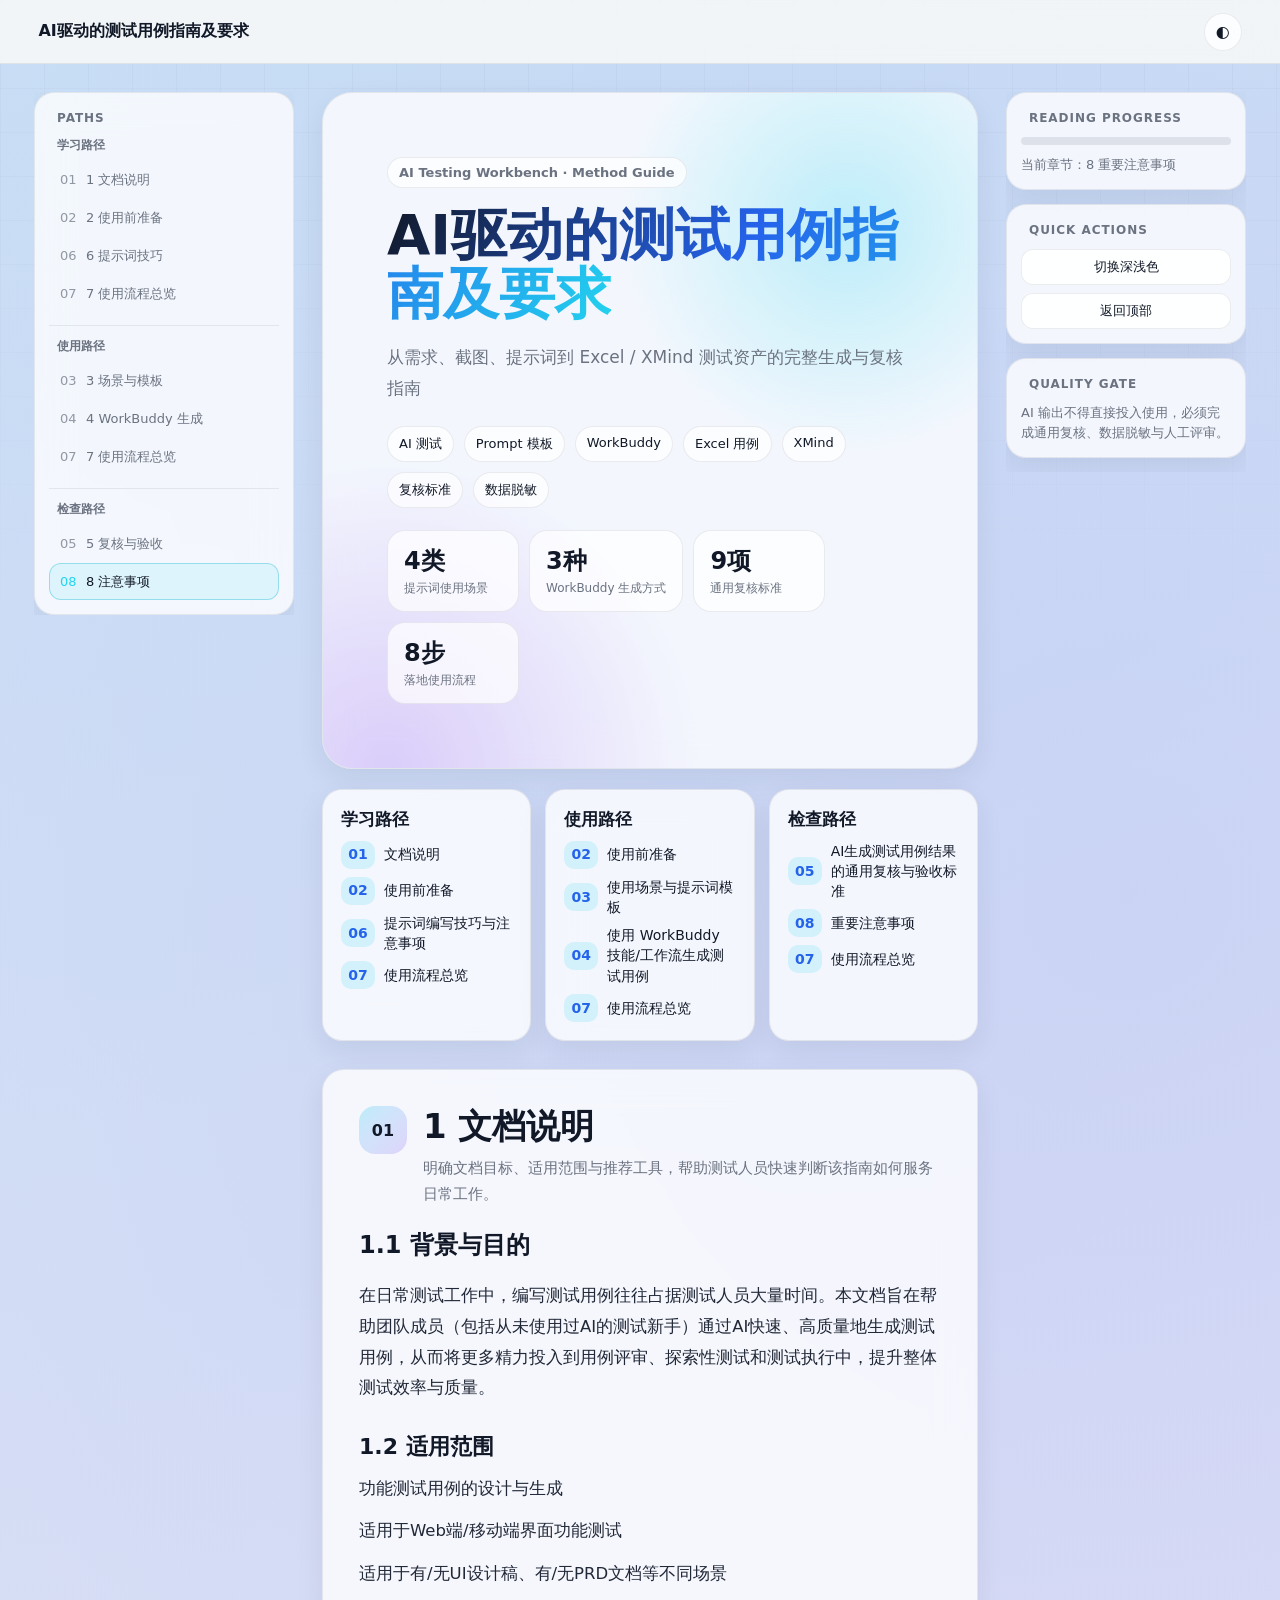
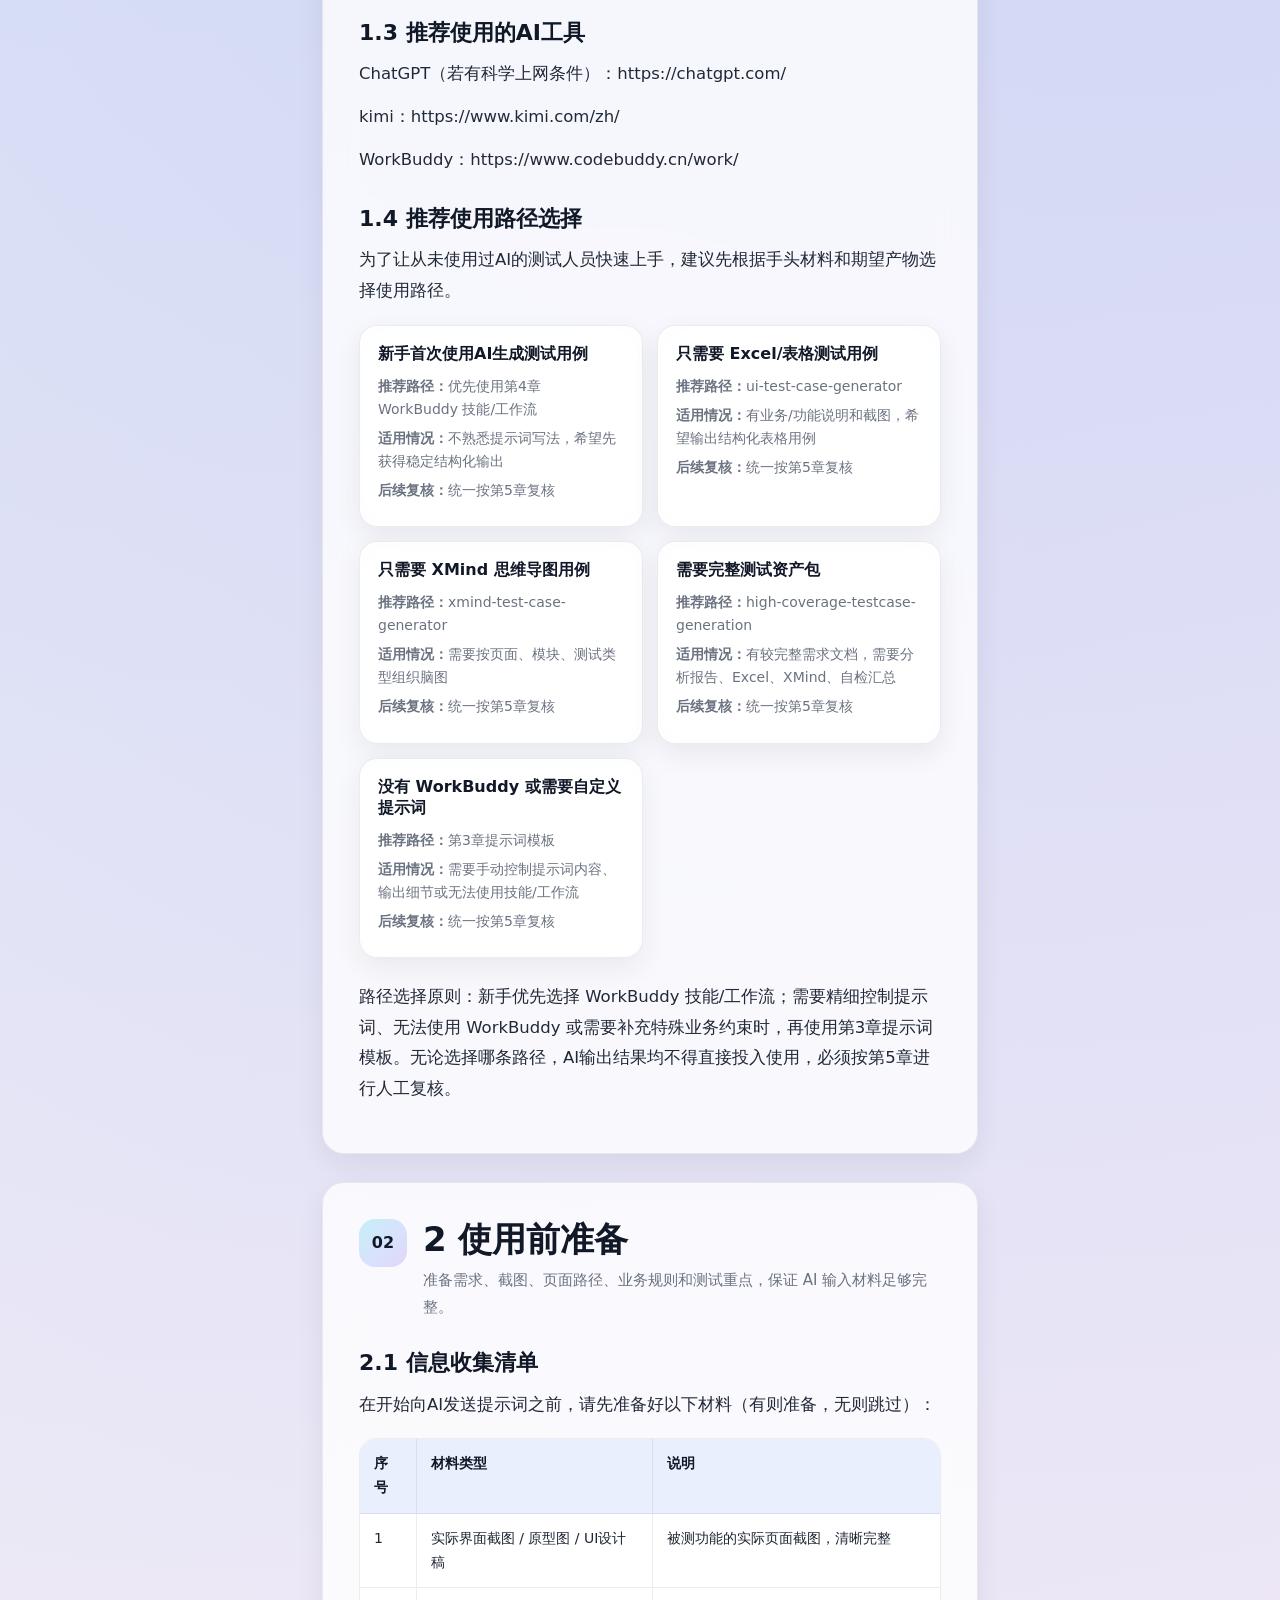
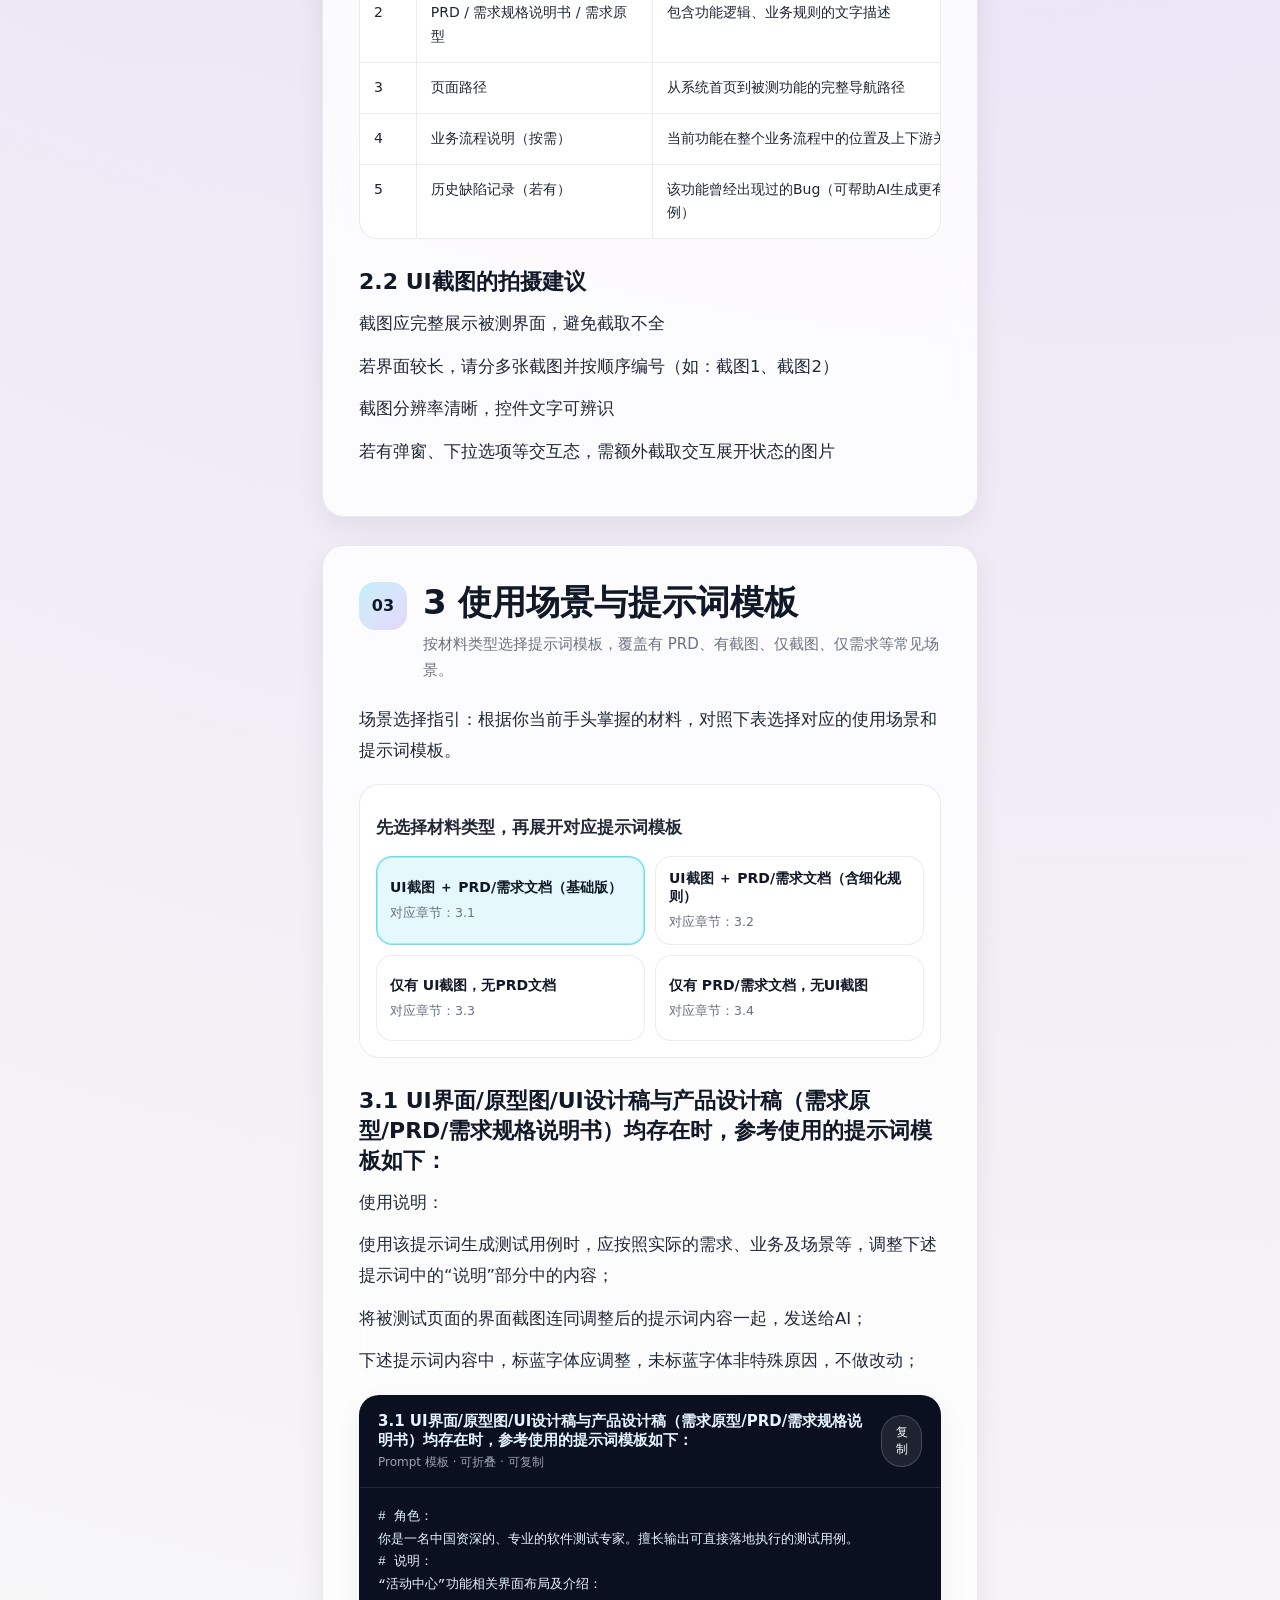
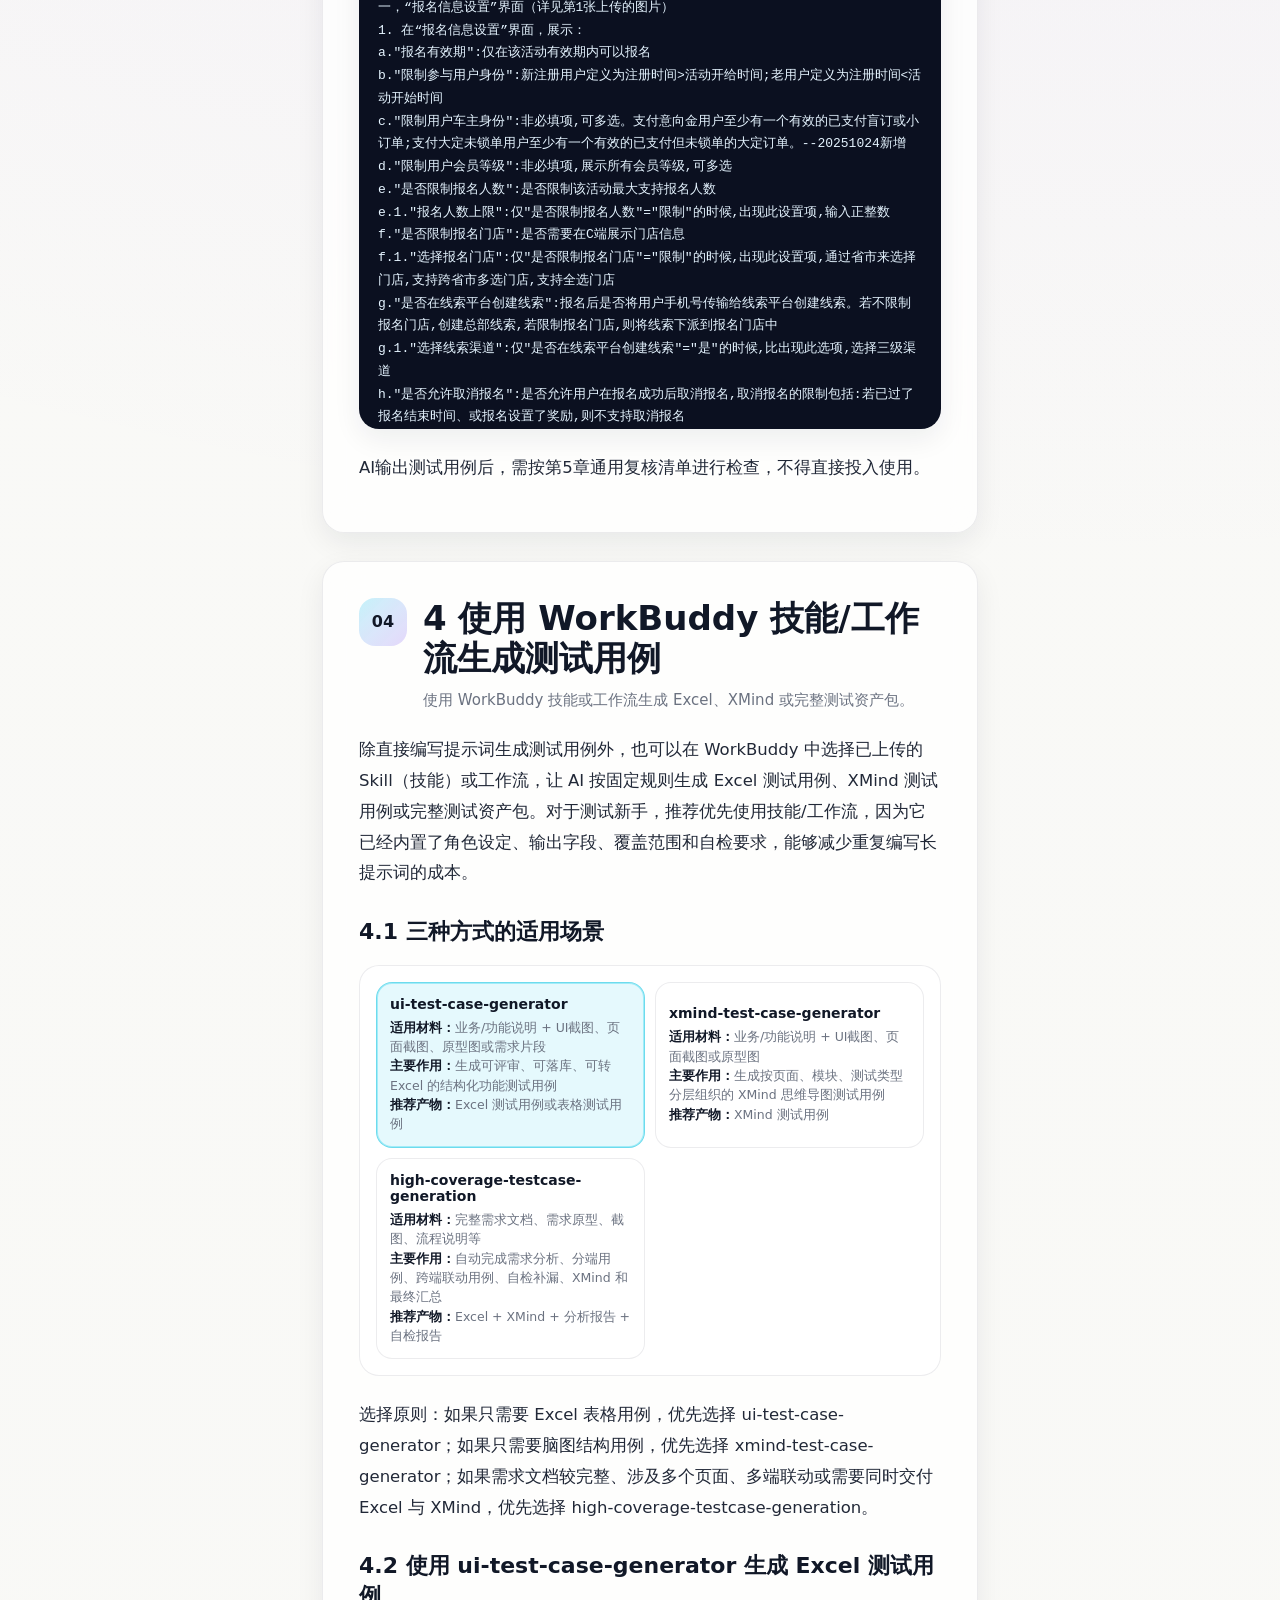
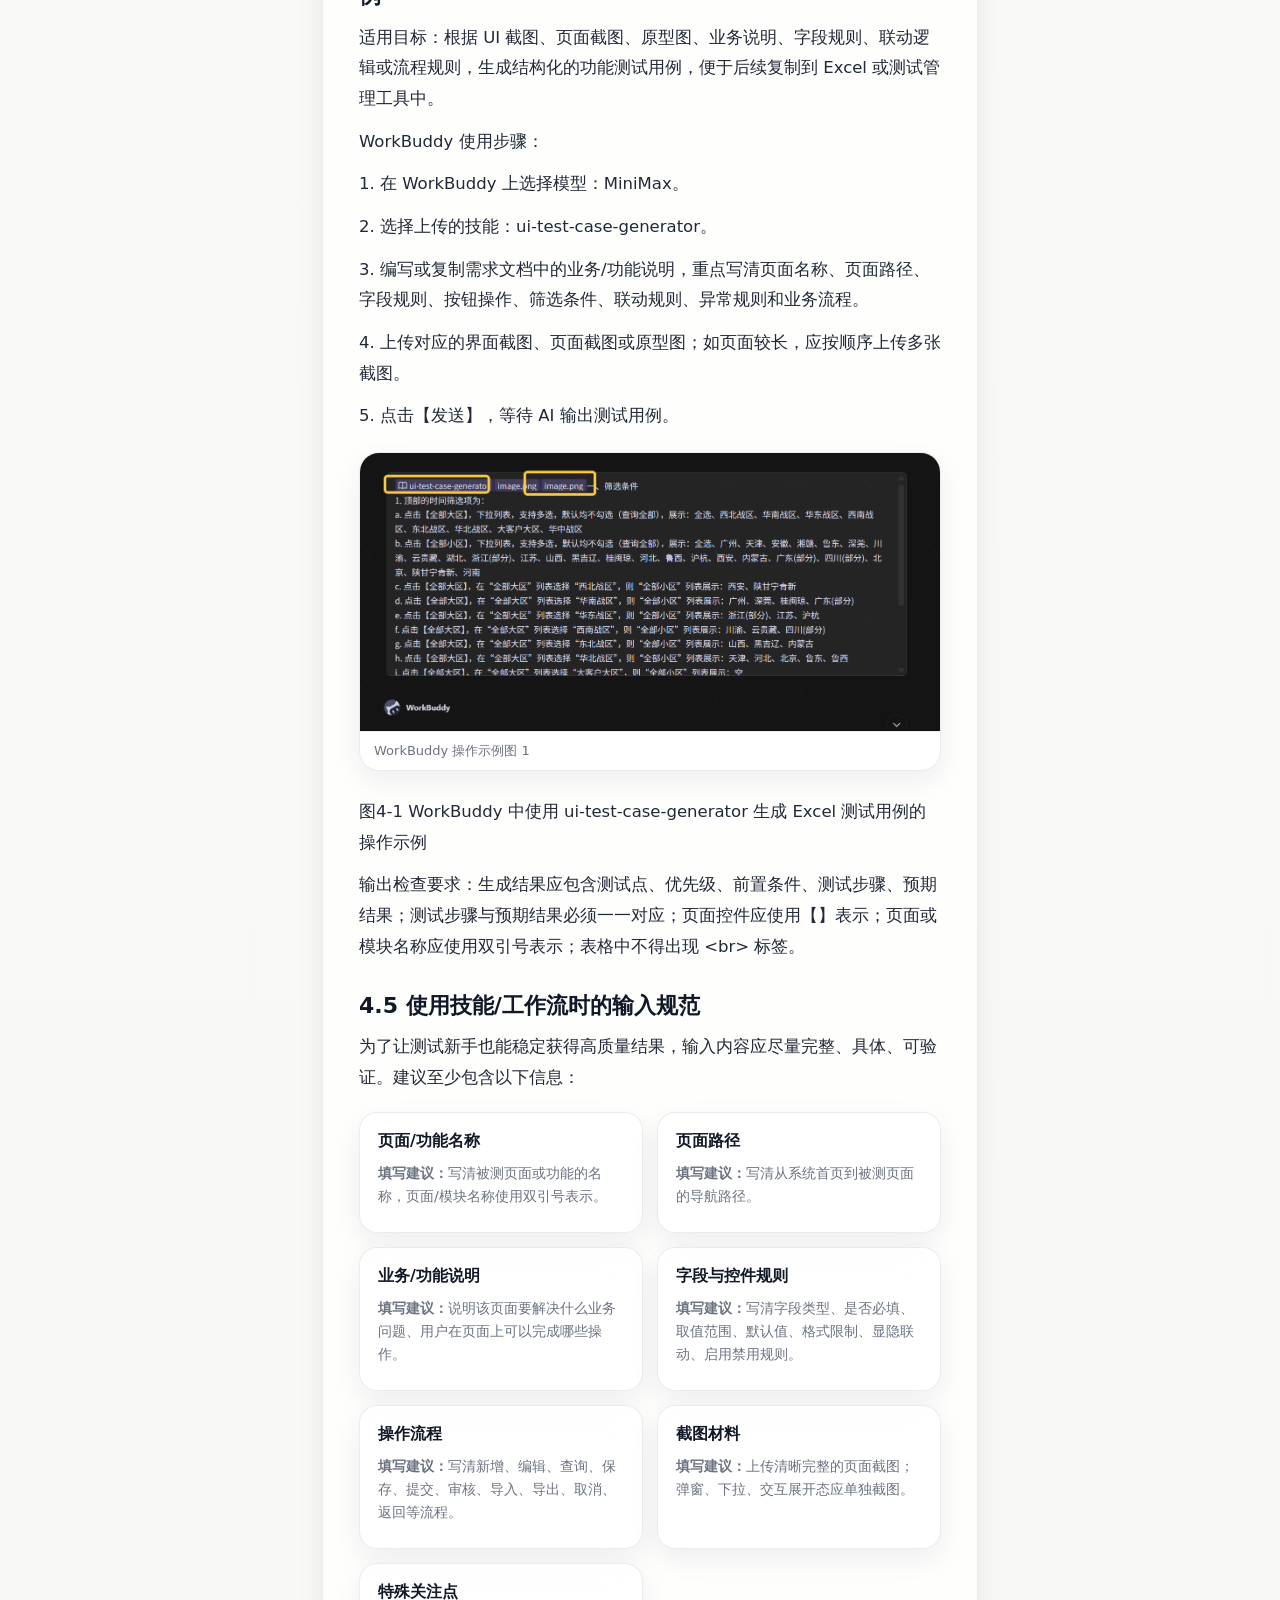
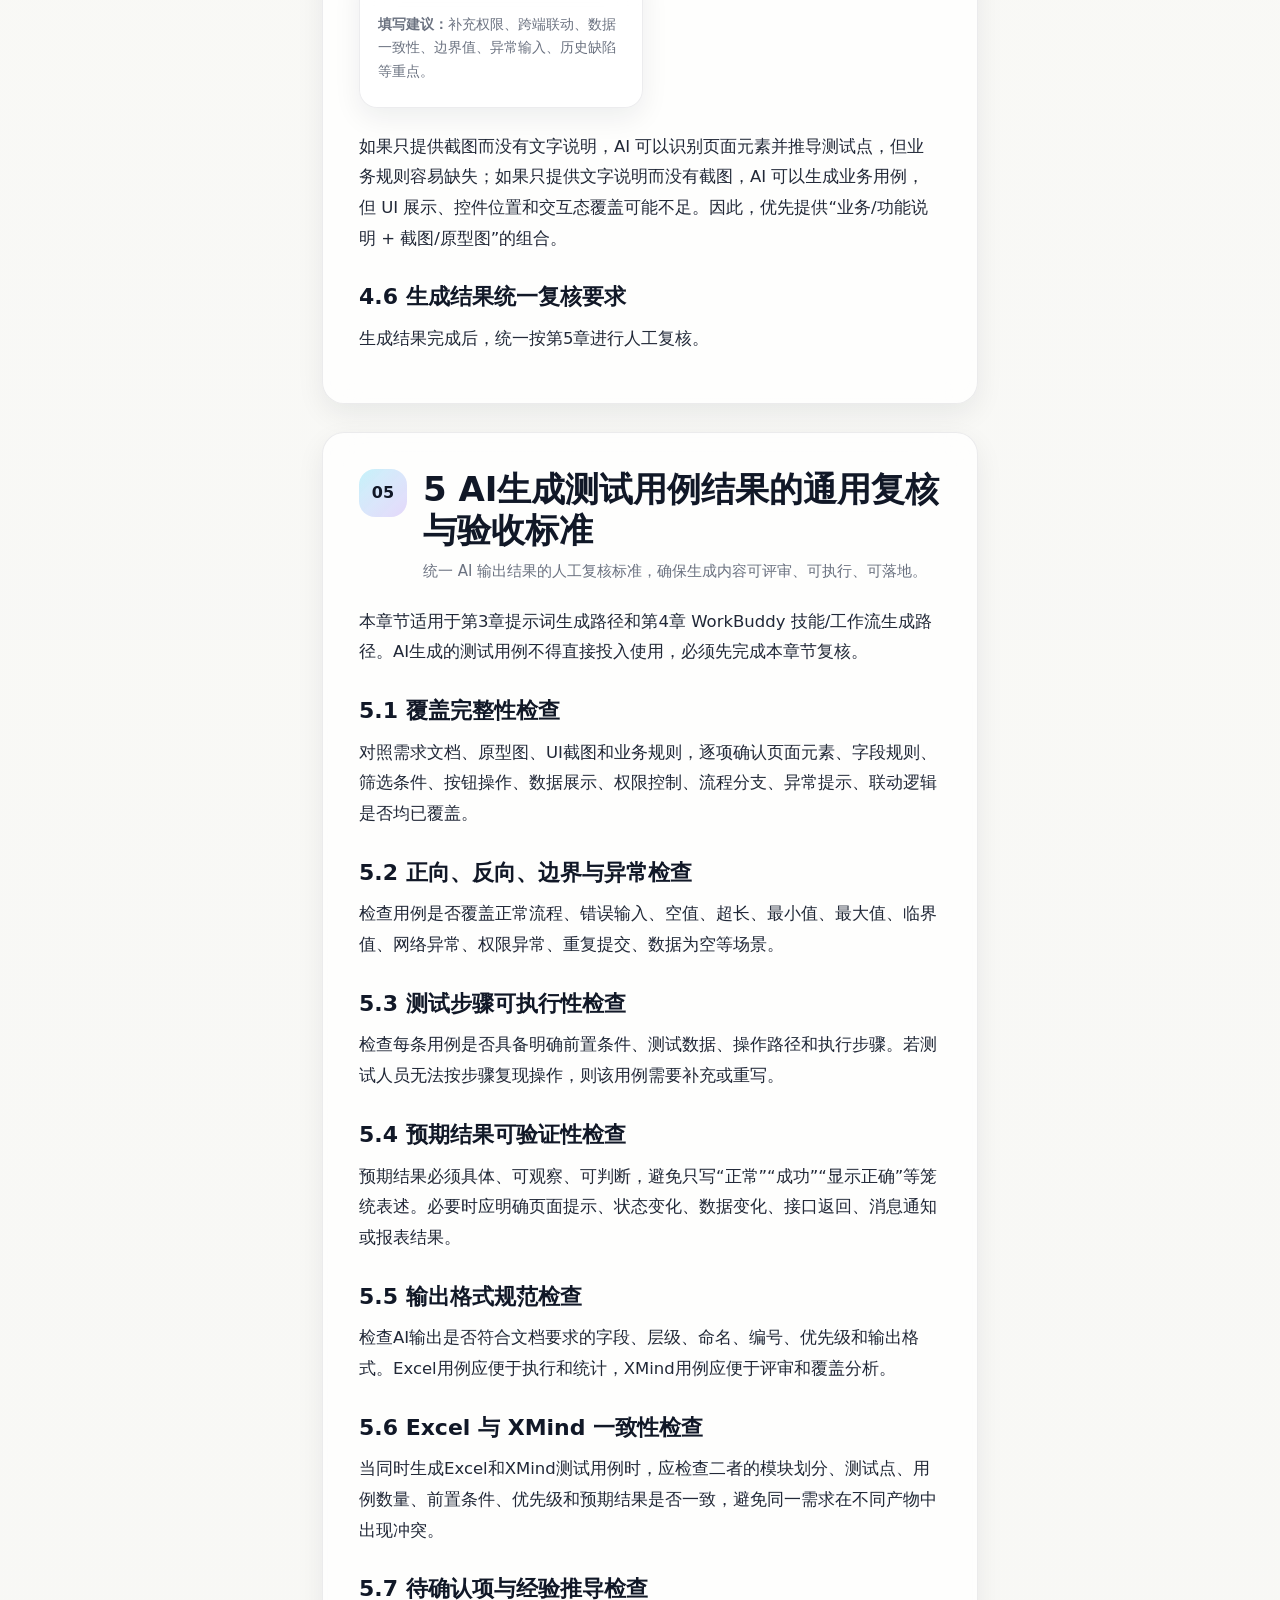
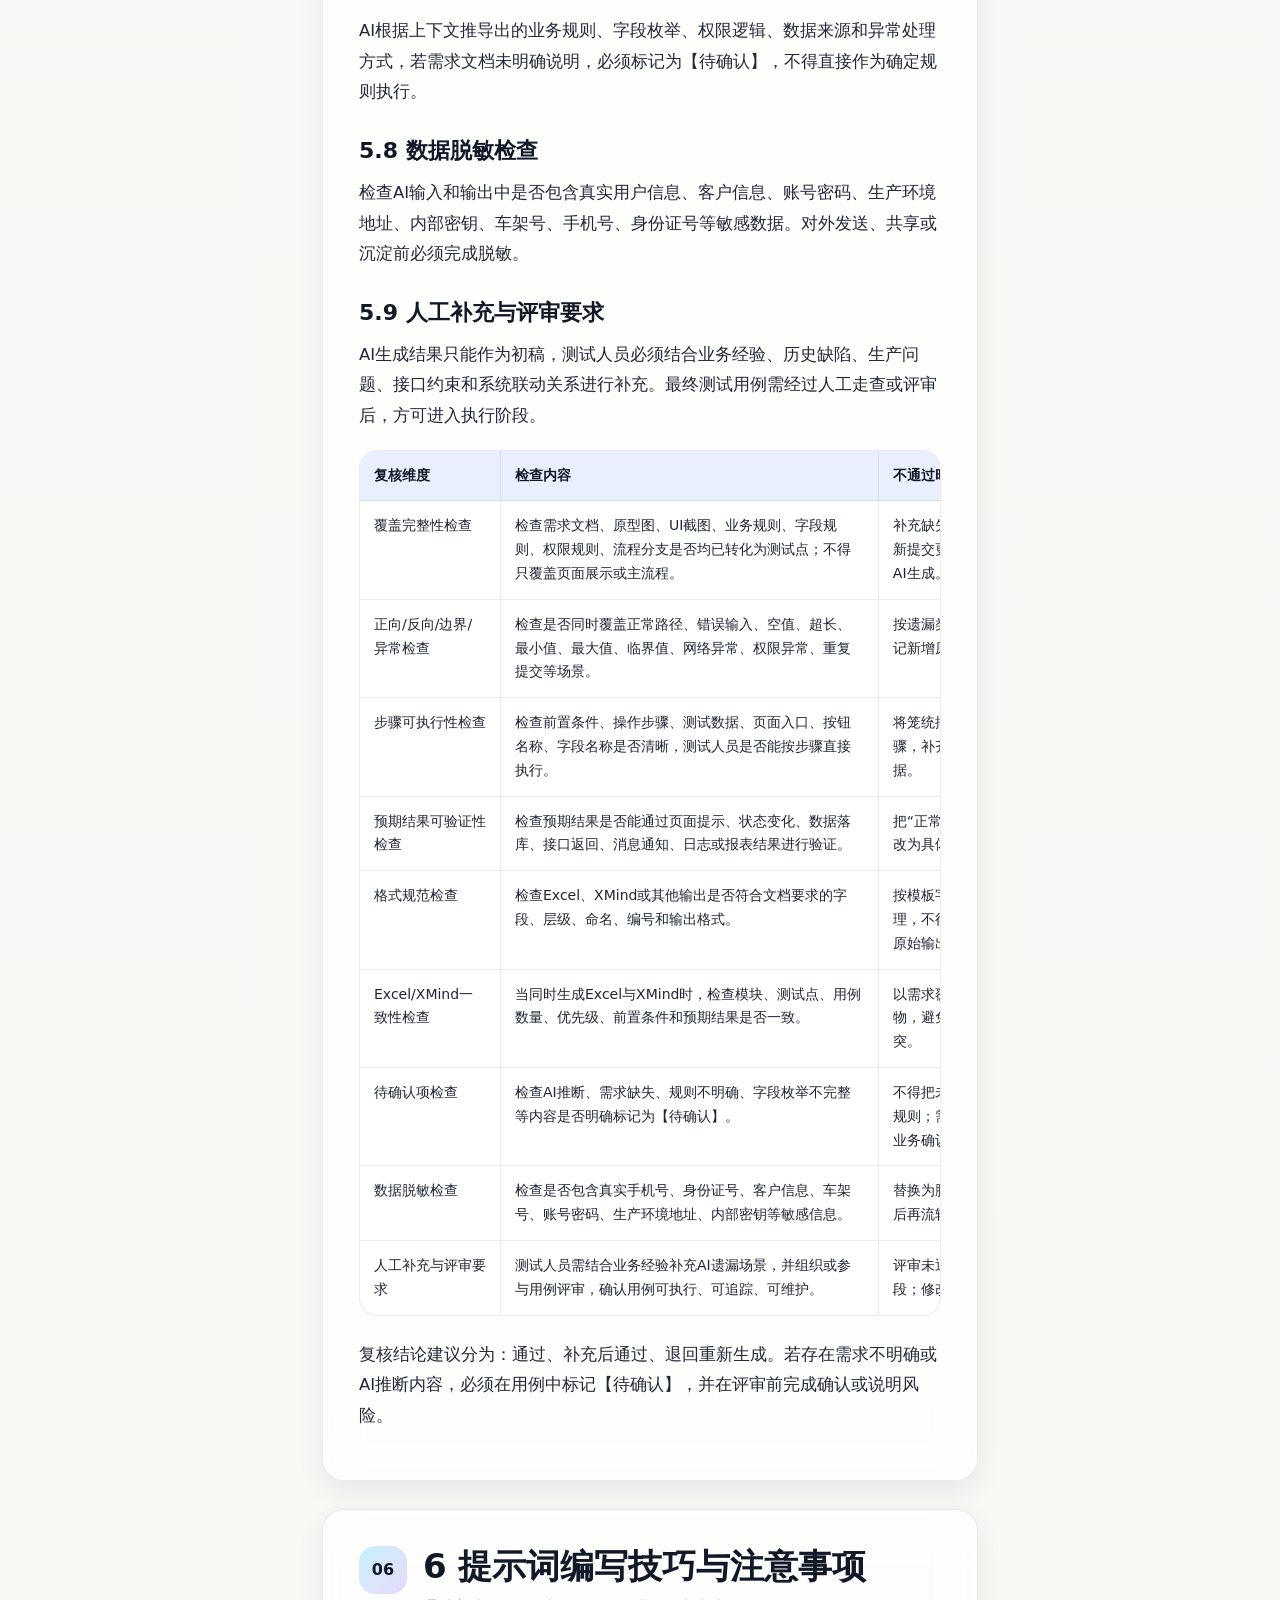
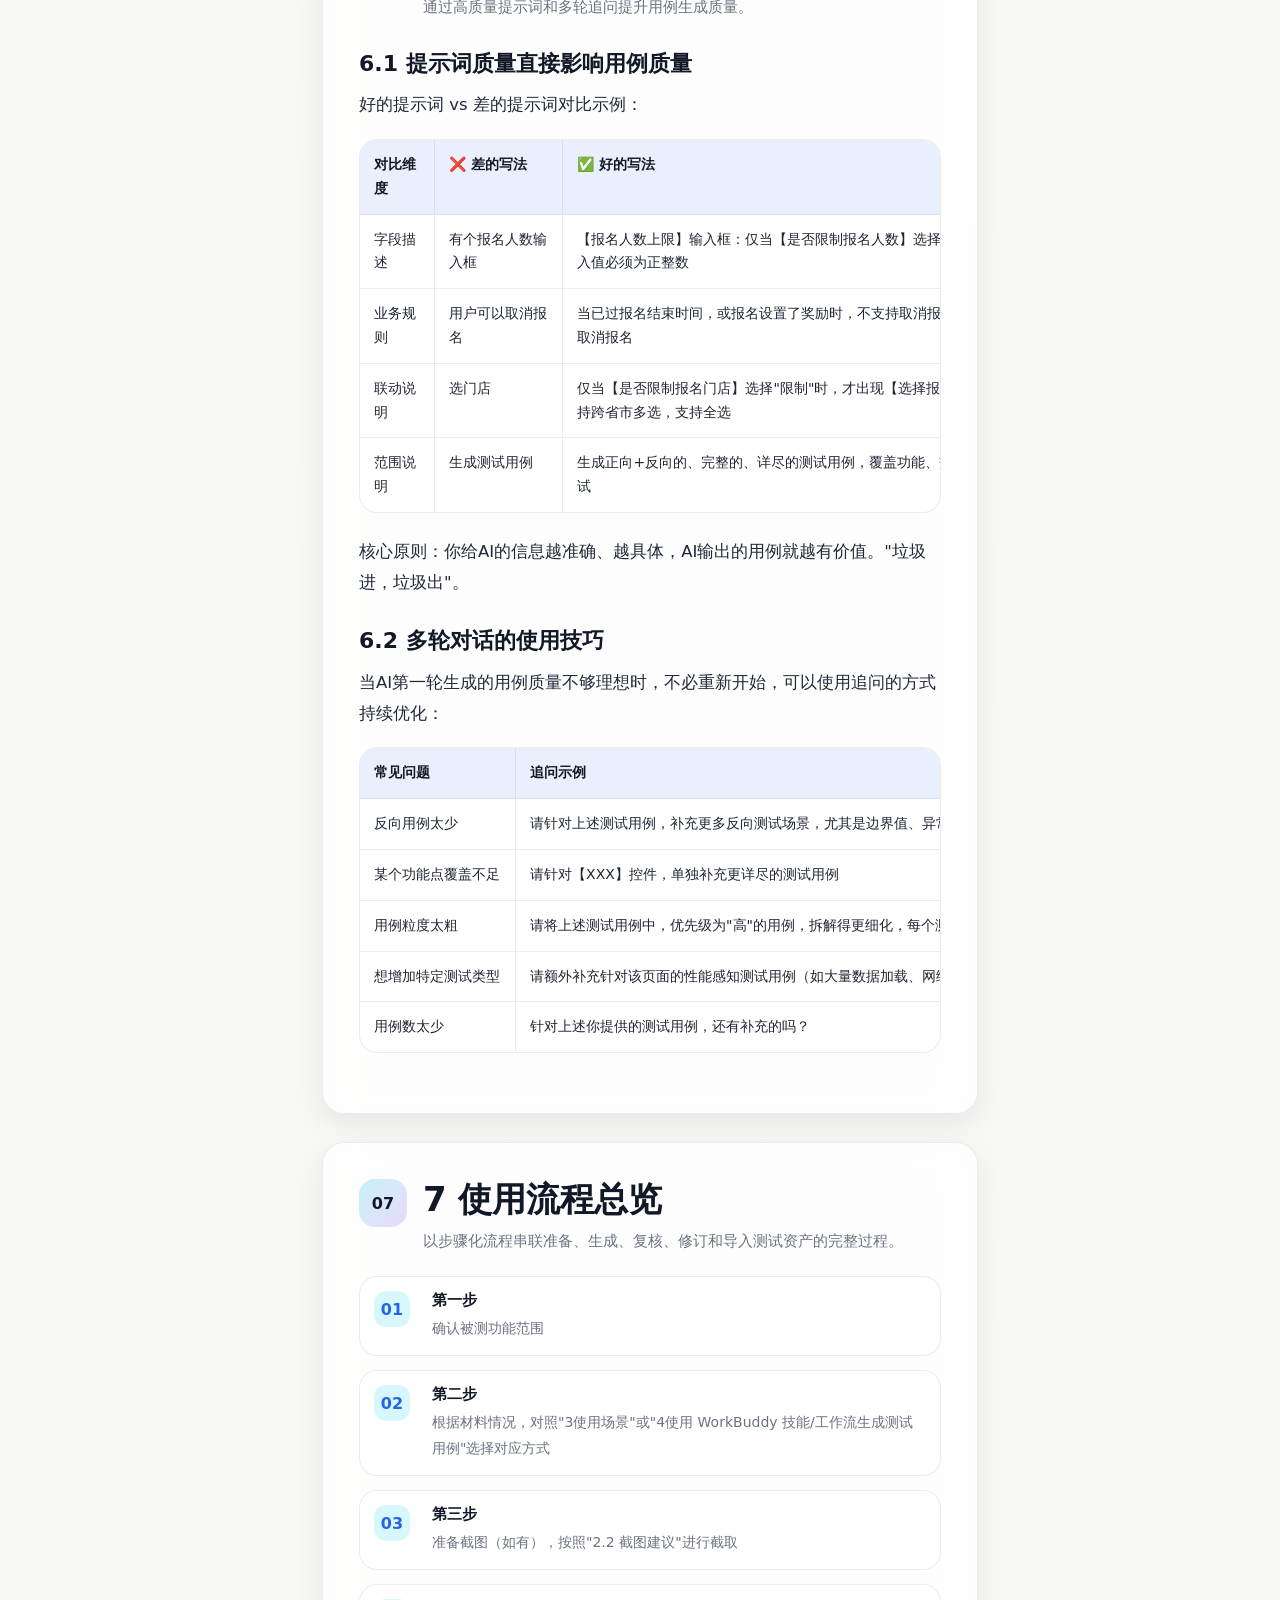
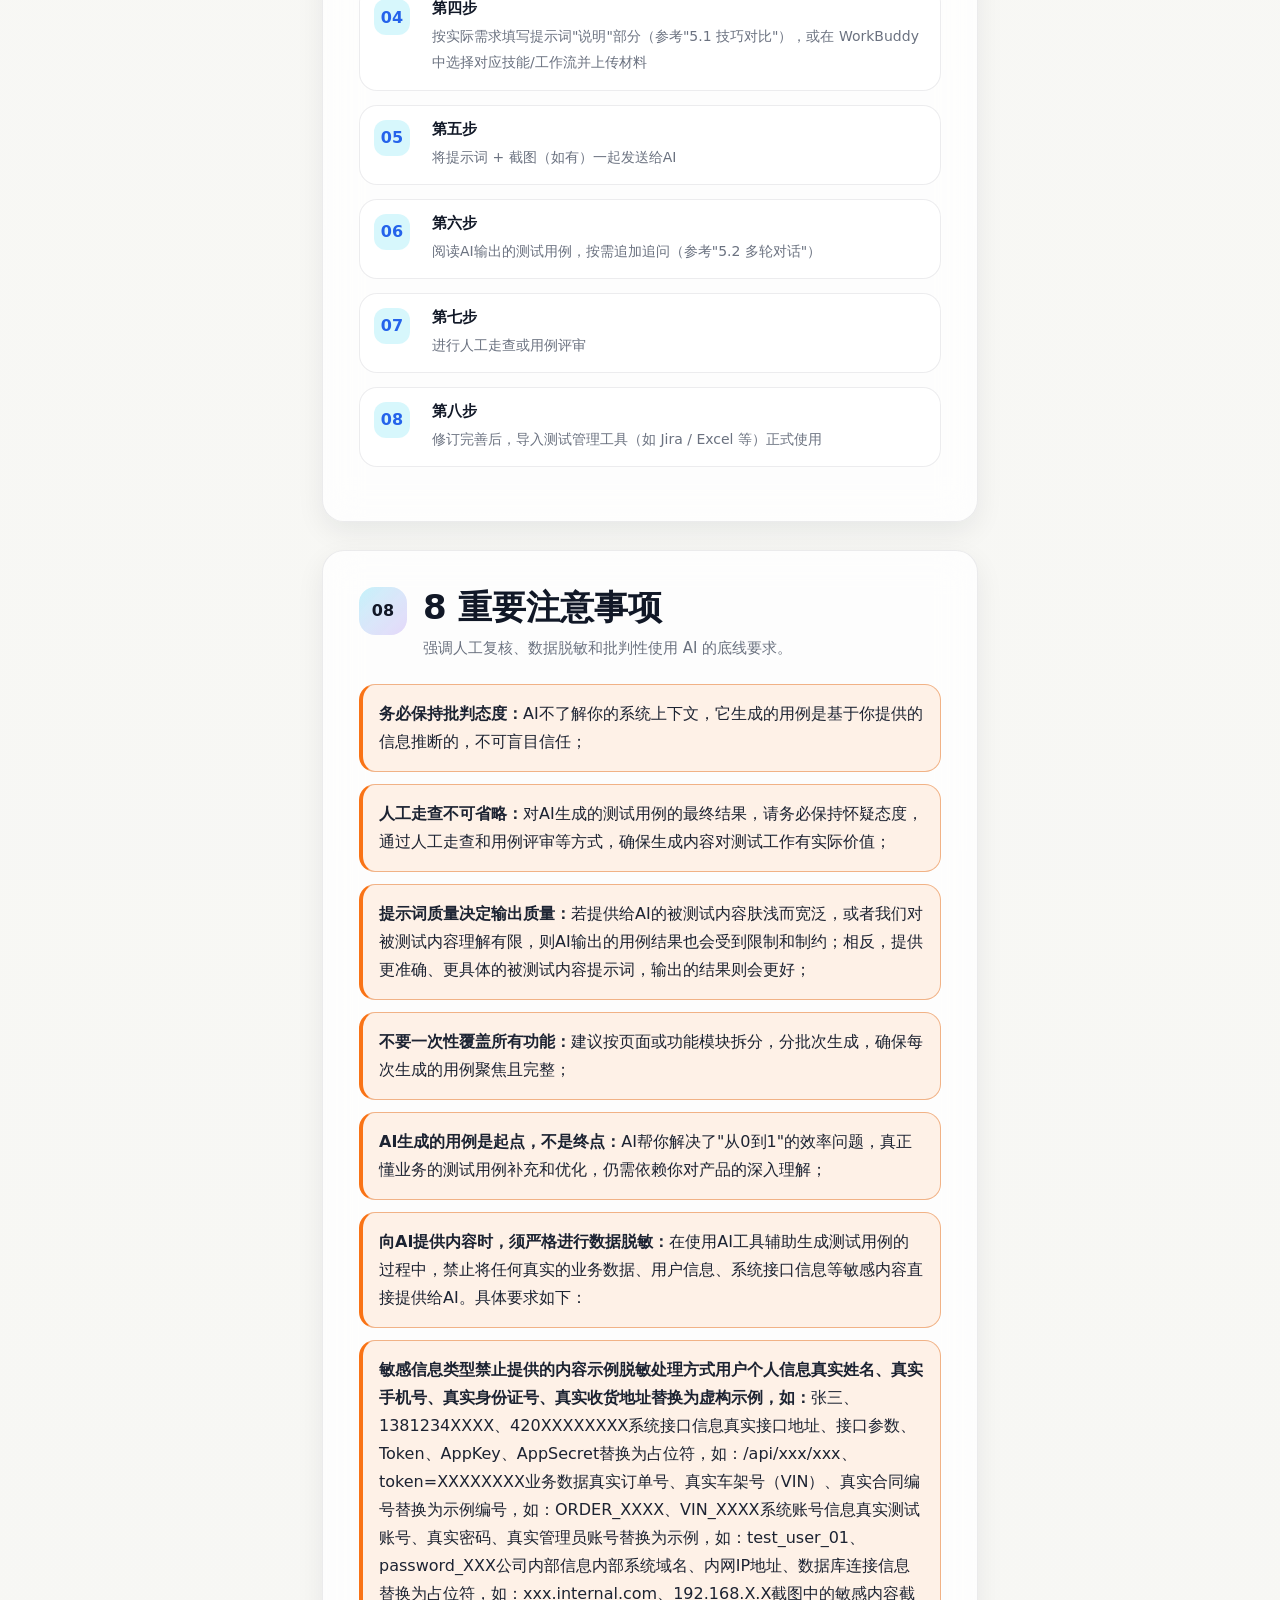
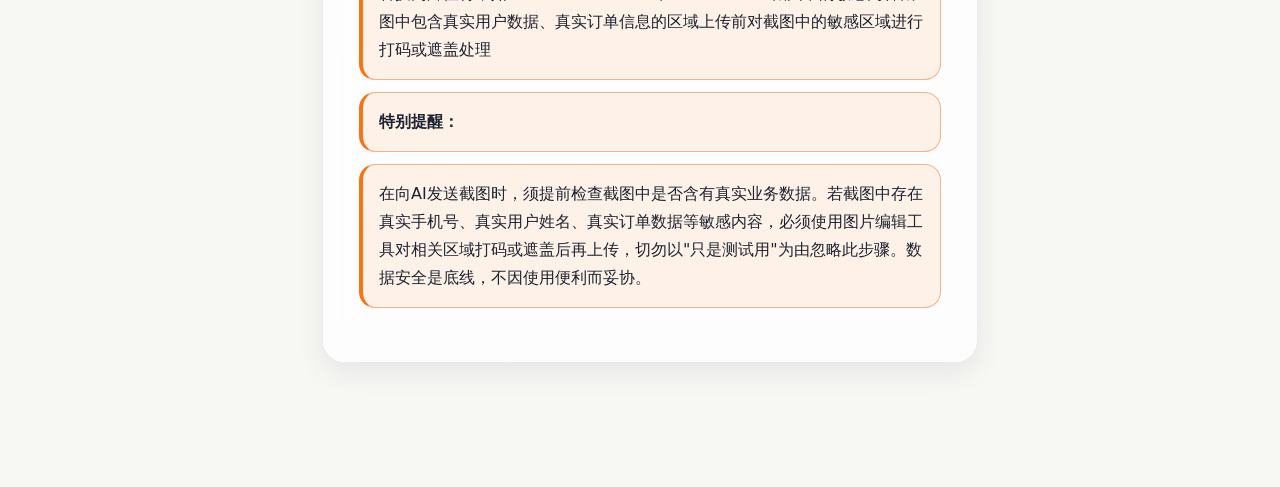
==== commit 841bc32f: "Update AI testcase guide page" ====
--- a/ai-testcase-guide/index.html
+++ b/ai-testcase-guide/index.html
@@ -3,9 +3,7 @@
 <head>
   <meta charset="utf-8">
   <meta name="viewport" content="width=device-width, initial-scale=1">
-  <meta name="google-signin-client_id" content="">
   <title>AI驱动的测试用例指南及要求</title>
-  <script src="https://accounts.google.com/gsi/client" async defer></script>
   <style>
 :root {
   color-scheme: light;
@@ -651,77 +649,6 @@
   border-radius: 18px;
   box-shadow: 0 30px 80px rgba(0,0,0,.42);
 }
-.auth-gate {
-  position: fixed;
-  inset: 0;
-  z-index: 220;
-  display: none;
-  align-items: center;
-  justify-content: center;
-  padding: clamp(18px, 4vw, 44px);
-  background:
-    linear-gradient(180deg, color-mix(in srgb, var(--bg-soft) 92%, transparent), color-mix(in srgb, var(--bg) 96%, transparent)),
-    radial-gradient(circle at 18% 12%, color-mix(in srgb, var(--cyan) 24%, transparent), transparent 34%);
-}
-.auth-locked {
-  overflow: hidden;
-}
-.auth-locked .progressbar,
-.auth-locked .topbar,
-.auth-locked .drawer,
-.auth-locked .drawer-backdrop,
-.auth-locked .layout,
-.auth-locked .lightbox {
-  pointer-events: none;
-  user-select: none;
-  filter: blur(7px);
-}
-.auth-locked .auth-gate {
-  display: flex;
-}
-.auth-panel {
-  width: min(100%, 460px);
-  border: 1px solid var(--line-strong);
-  border-radius: 22px;
-  padding: clamp(24px, 5vw, 34px);
-  background: var(--panel-strong);
-  box-shadow: var(--shadow);
-  backdrop-filter: blur(22px);
-}
-.auth-kicker {
-  margin: 0 0 10px;
-  color: var(--blue);
-  font-size: 12px;
-  font-weight: 780;
-  letter-spacing: .08em;
-  text-transform: uppercase;
-}
-.auth-panel h2 {
-  margin: 0;
-  font-size: clamp(26px, 5vw, 32px);
-  line-height: 1.2;
-}
-.auth-copy {
-  margin: 12px 0 22px;
-  color: var(--muted);
-  line-height: 1.7;
-}
-.google-signin-slot {
-  min-height: 44px;
-}
-.auth-status {
-  min-height: 22px;
-  margin: 14px 0 0;
-  color: var(--muted);
-  font-size: 13px;
-  line-height: 1.6;
-}
-.auth-user {
-  max-width: 220px;
-  overflow: hidden;
-  text-overflow: ellipsis;
-  white-space: nowrap;
-}
 button:focus-visible, a:focus-visible, summary:focus-visible {
   outline: 3px solid color-mix(in srgb, var(--cyan) 70%, white);
   outline-offset: 3px;
@@ -735,8 +662,6 @@
   .layout { display: block; padding: 18px 14px 72px; }
   .side-nav { display: none; }
   .desktop-only { display: none; }
-  .auth-user { max-width: 132px; }
-  .auth-panel { border-radius: 18px; }
   .hero { padding: 26px 20px; border-radius: 22px; }
   .hero h1 { font-size: 38px; }
   .section-card { padding: 22px 18px; border-radius: 20px; }
@@ -759,24 +684,13 @@
 }
 </style>
 </head>
-<body class="auth-locked">
-  <div class="auth-gate" id="authGate" role="dialog" aria-modal="true" aria-labelledby="authTitle">
-    <div class="auth-panel">
-      <p class="auth-kicker">Google Account Required</p>
-      <h2 id="authTitle">使用 Google 账号登录后访问</h2>
-      <p class="auth-copy">本页面不开放注册，仅支持 Google 账号授权访问。</p>
-      <div class="google-signin-slot" id="googleSignInButton" aria-live="polite"></div>
-      <p class="auth-status" id="authStatus">正在准备 Google 授权...</p>
-    </div>
-  </div>
+<body>
   <div class="progressbar" aria-hidden="true"><span id="pageProgress"></span></div>
   <header class="topbar">
     <a class="brand" href="#"><span>AI驱动的测试用例指南及要求</span></a>
     <div class="top-actions">
       <button class="text-btn mobile-only" id="openDrawer" type="button" aria-expanded="false" aria-controls="tocDrawer">目录</button>
       <button class="icon-btn" data-theme-toggle type="button" aria-label="切换深浅色模式">◐</button>
-      <button class="text-btn auth-user" id="authUser" type="button" hidden></button>
-      <button class="text-btn" id="signOut" type="button" hidden>退出</button>
     </div>
   </header>
   <div class="drawer-backdrop" id="drawerBackdrop"></div>
@@ -1322,129 +1236,8 @@
     ['_TocAICompatible017', 'workbuddy-xmind'],
     ['_TocAICompatible018', 'workbuddy-high-coverage'],
   ]);
-  const authGate = document.querySelector('#authGate');
-  const authStatus = document.querySelector('#authStatus');
-  const googleSignInButton = document.querySelector('#googleSignInButton');
-  const authUser = document.querySelector('#authUser');
-  const signOutButton = document.querySelector('#signOut');
-  const googleClientId = document.querySelector('meta[name="google-signin-client_id"]')?.content.trim() || '';
-  const authStorageKey = 'guide-google-session';
-  let googleInitAttempts = 0;
-
-  function decodeCredentialPayload(credential) {
-    const [, payload] = String(credential || '').split('.');
-
-    if (!payload) return null;
-
-    try {
-      const normalized = payload.replace(/-/g, '+').replace(/_/g, '/');
-      const padded = normalized.padEnd(Math.ceil(normalized.length / 4) * 4, '=');
-      return JSON.parse(decodeURIComponent(escape(atob(padded))));
-    } catch {
-      return null;
-    }
-  }
-
-  function isValidGooglePayload(payload) {
-    const trustedIssuer = payload?.iss === 'https://accounts.google.com' || payload?.iss === 'accounts.google.com';
-    const matchesAudience = googleClientId ? payload?.aud === googleClientId : true;
-    const notExpired = !payload?.exp || payload.exp * 1000 > Date.now();
-
-    return trustedIssuer && matchesAudience && notExpired && Boolean(payload?.email);
-  }
-
-  function unlockPage(payload) {
-    document.body.classList.remove('auth-locked');
-    authGate?.setAttribute('aria-hidden', 'true');
-
-    if (authUser) {
-      authUser.textContent = payload.email || 'Google 账号';
-      authUser.hidden = false;
-      authUser.title = payload.email || '';
-    }
-
-    if (signOutButton) signOutButton.hidden = false;
-  }
-
-  function lockPage(message) {
-    document.body.classList.add('auth-locked');
-    authGate?.removeAttribute('aria-hidden');
-
-    if (authStatus && message) authStatus.textContent = message;
-    if (authUser) authUser.hidden = true;
-    if (signOutButton) signOutButton.hidden = true;
-  }
-
-  function handleCredentialResponse(response) {
-    const payload = decodeCredentialPayload(response?.credential);
-
-    if (!isValidGooglePayload(payload)) {
-      lockPage('Google 授权校验失败，请重新登录。');
-      return;
-    }
-
-    localStorage.setItem(authStorageKey, JSON.stringify({ credential: response.credential }));
-    unlockPage(payload);
-  }
-
-  function initGoogleSignIn() {
-    const savedSession = localStorage.getItem(authStorageKey);
-
-    if (savedSession) {
-      try {
-        const payload = decodeCredentialPayload(JSON.parse(savedSession).credential);
-
-        if (isValidGooglePayload(payload)) {
-          unlockPage(payload);
-          return;
-        }
-      } catch {
-        localStorage.removeItem(authStorageKey);
-      }
-    }
-
-    if (!googleClientId) {
-      lockPage('请先配置 Google OAuth Client ID 后再发布。');
-      return;
-    }
-
-    if (!window.google?.accounts?.id || !googleSignInButton) {
-      if (googleInitAttempts < 20) {
-        googleInitAttempts += 1;
-        window.setTimeout(initGoogleSignIn, 250);
-      }
-
-      lockPage('Google 授权服务加载中，请稍后刷新重试。');
-      return;
-    }
-
-    window.google.accounts.id.initialize({
-      client_id: googleClientId,
-      callback: handleCredentialResponse,
-      auto_select: false,
-      cancel_on_tap_outside: false,
-    });
-    window.google.accounts.id.renderButton(googleSignInButton, {
-      theme: root.dataset.theme === 'dark' ? 'filled_black' : 'outline',
-      size: 'large',
-      type: 'standard',
-      shape: 'pill',
-      text: 'signin_with',
-      width: Math.min(360, googleSignInButton.clientWidth || 360),
-    });
-
-    if (authStatus) authStatus.textContent = '请选择 Google 账号完成授权。';
-  }
-
-  signOutButton?.addEventListener('click', () => {
-    localStorage.removeItem(authStorageKey);
-    lockPage('已退出，请重新使用 Google 账号登录。');
-    initGoogleSignIn();
-  });
-
   const savedTheme = localStorage.getItem('guide-theme');
   if (savedTheme) root.dataset.theme = savedTheme;
-  window.addEventListener('load', initGoogleSignIn);
 
   function setTheme(next) {
     root.dataset.theme = next;
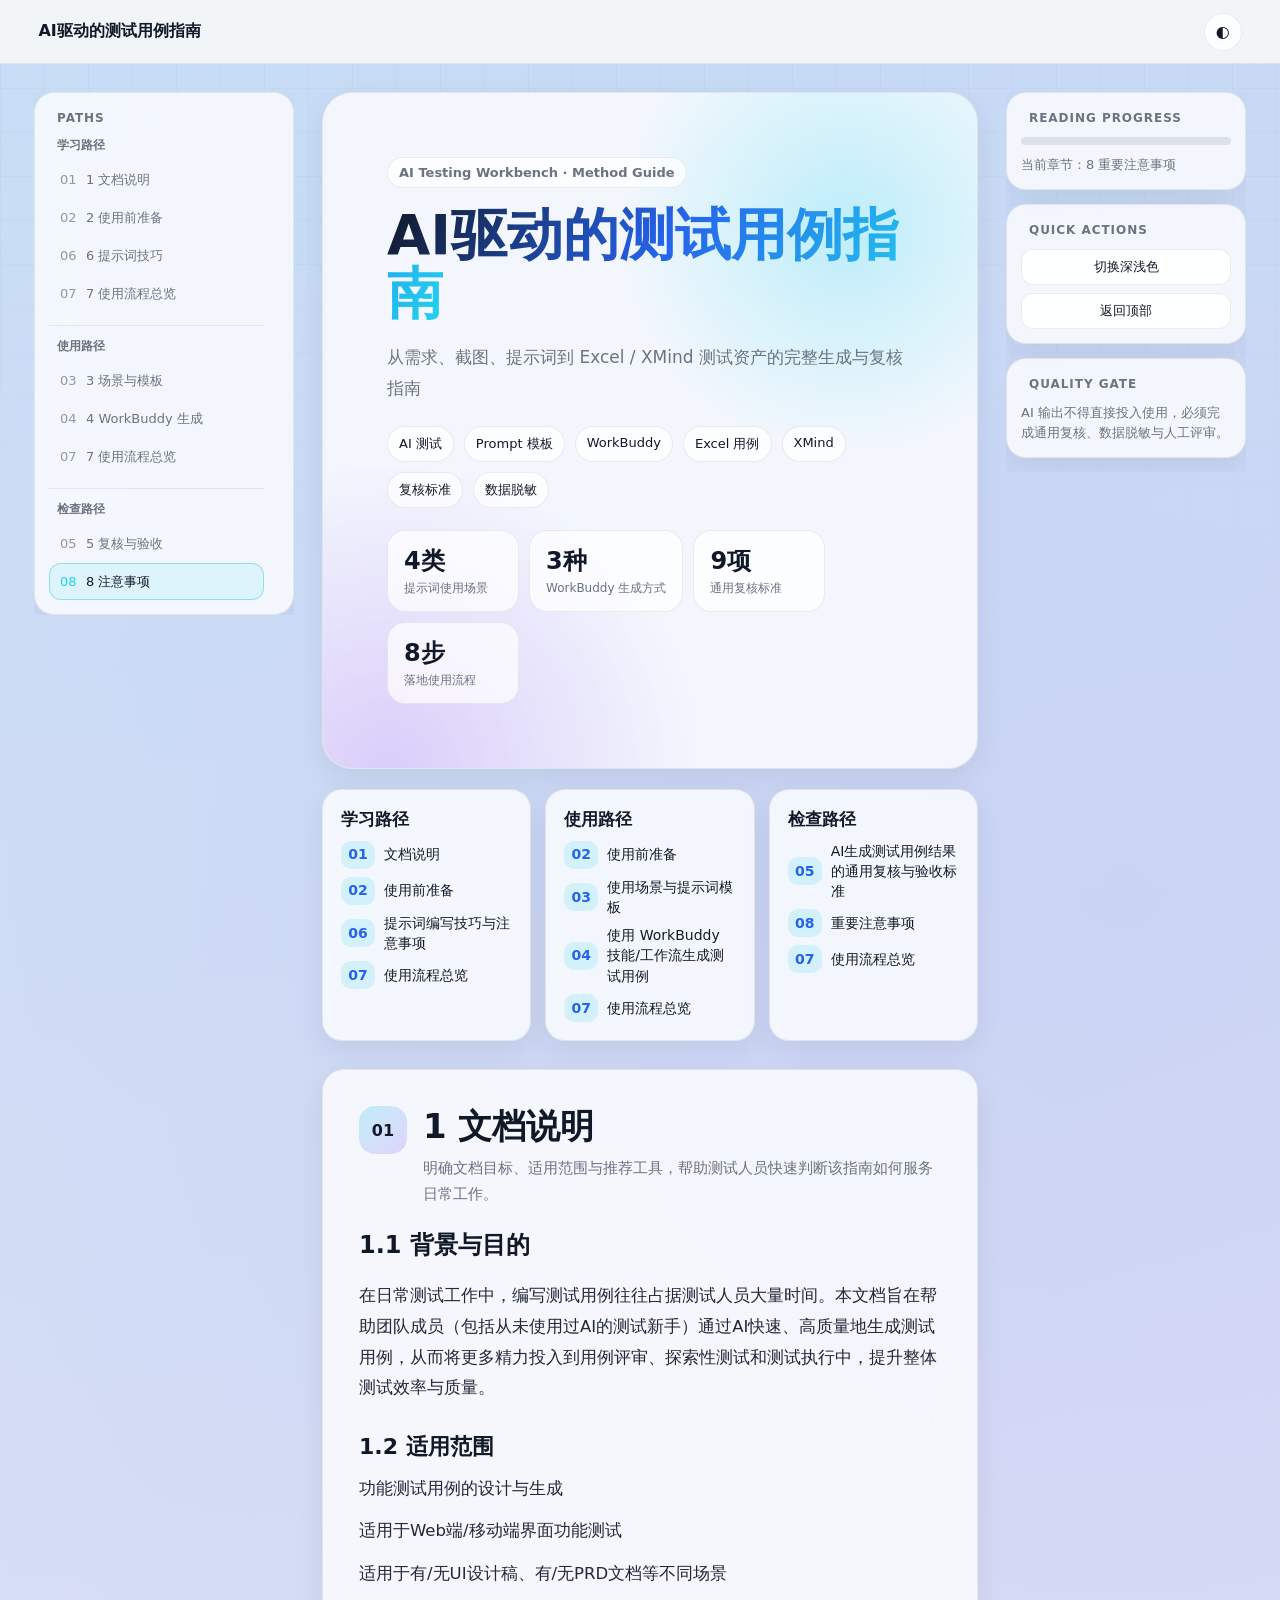
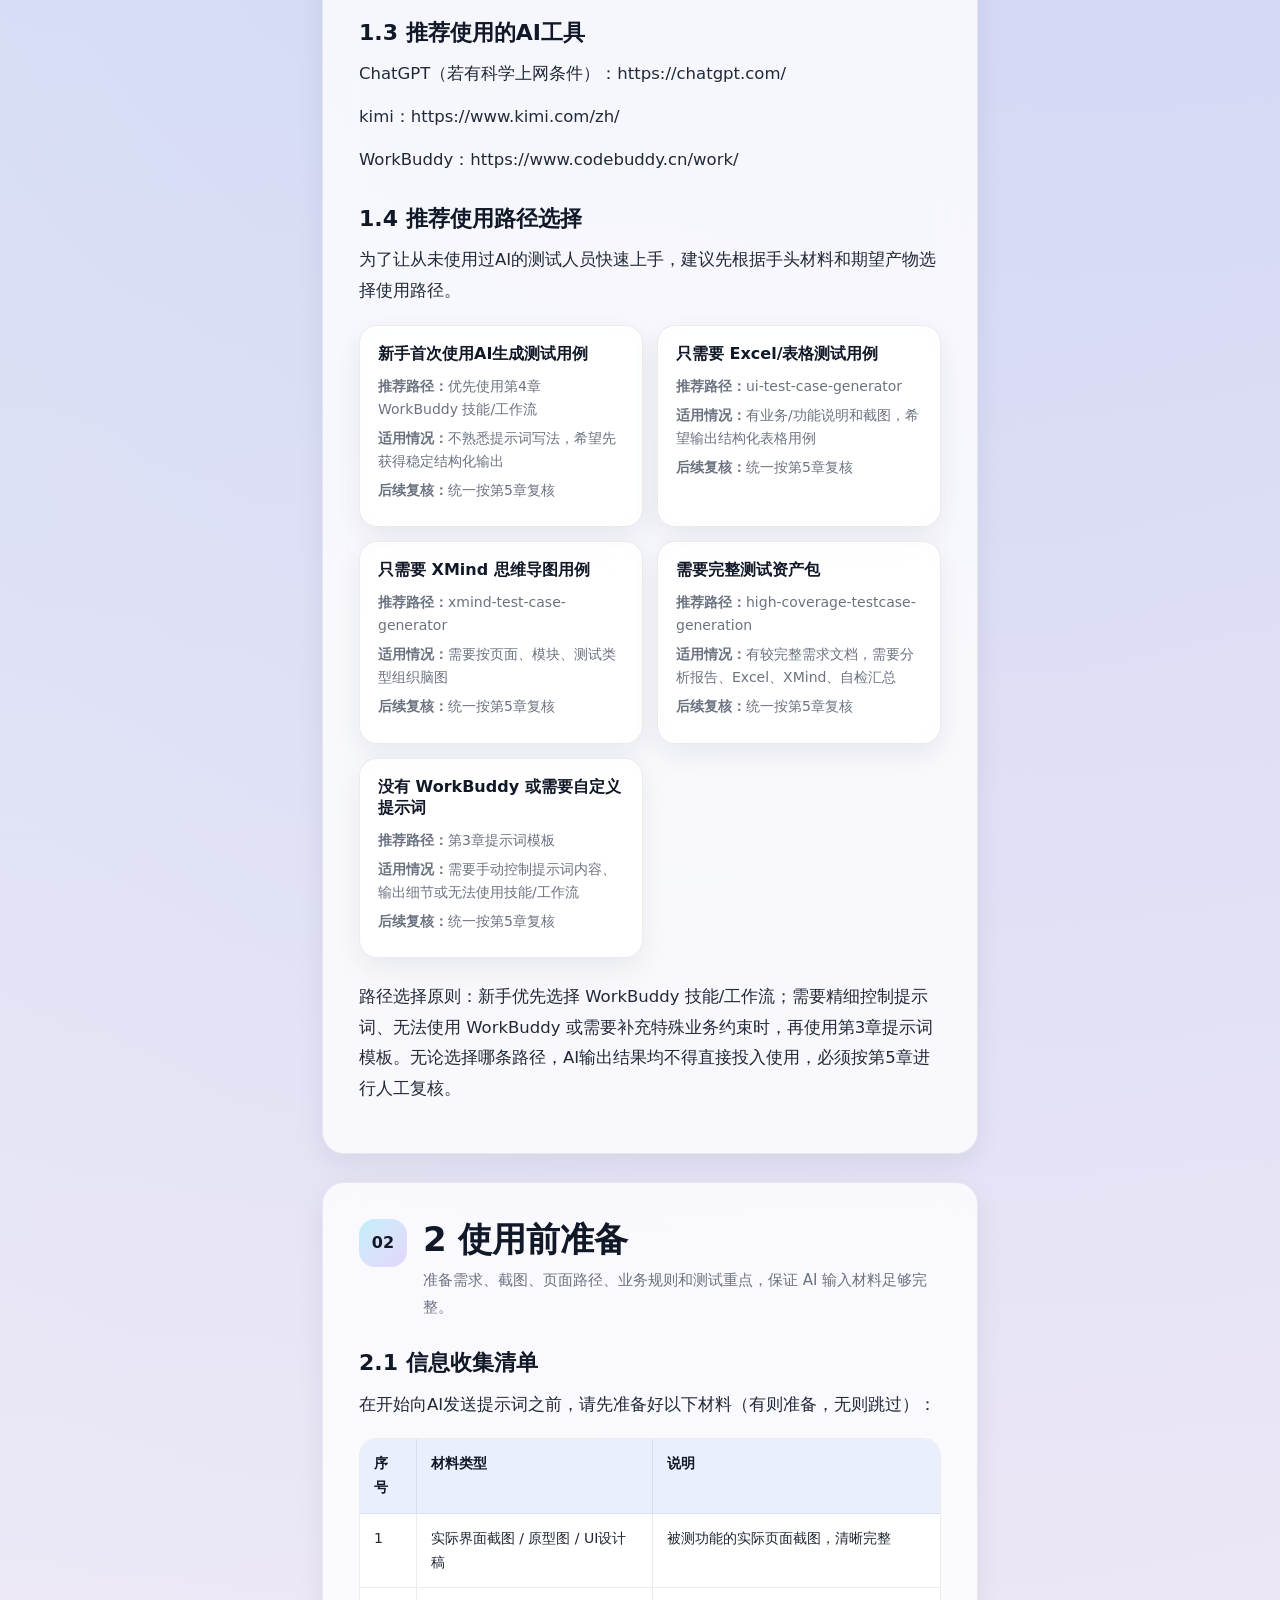
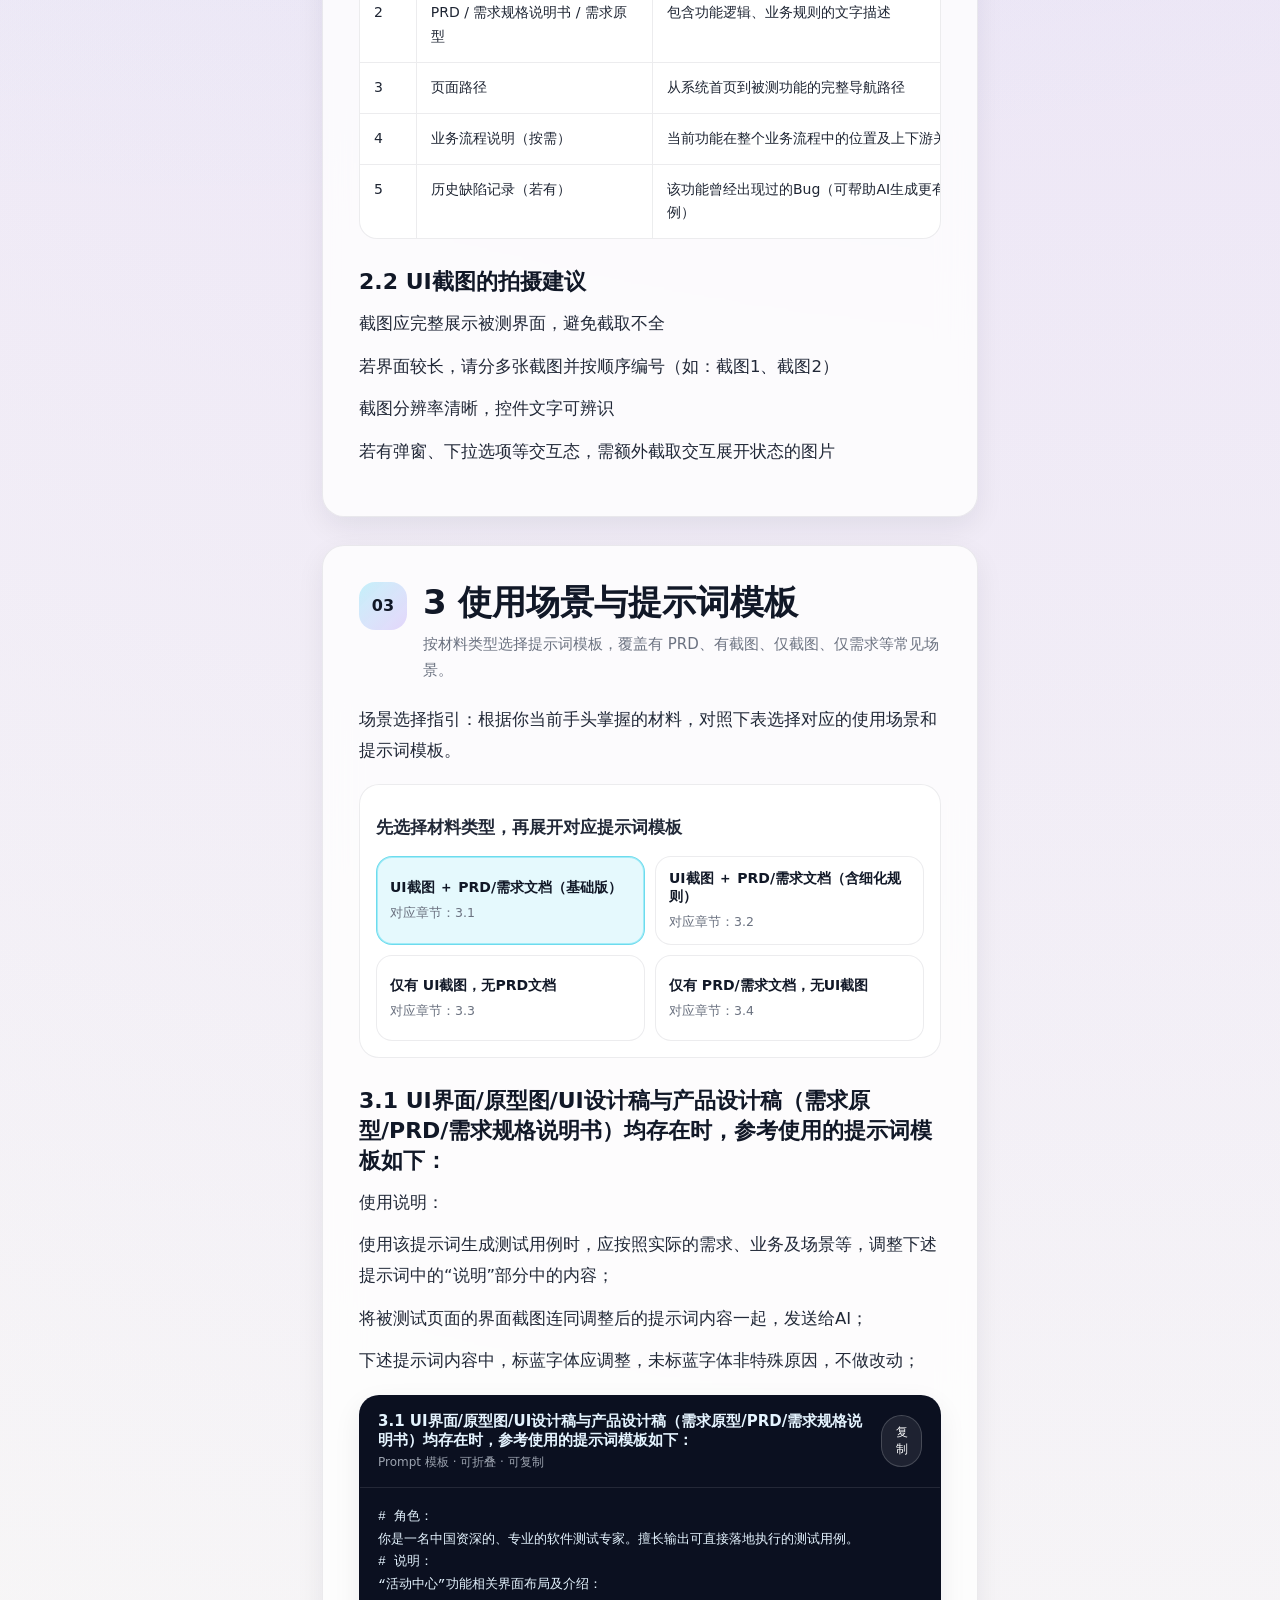
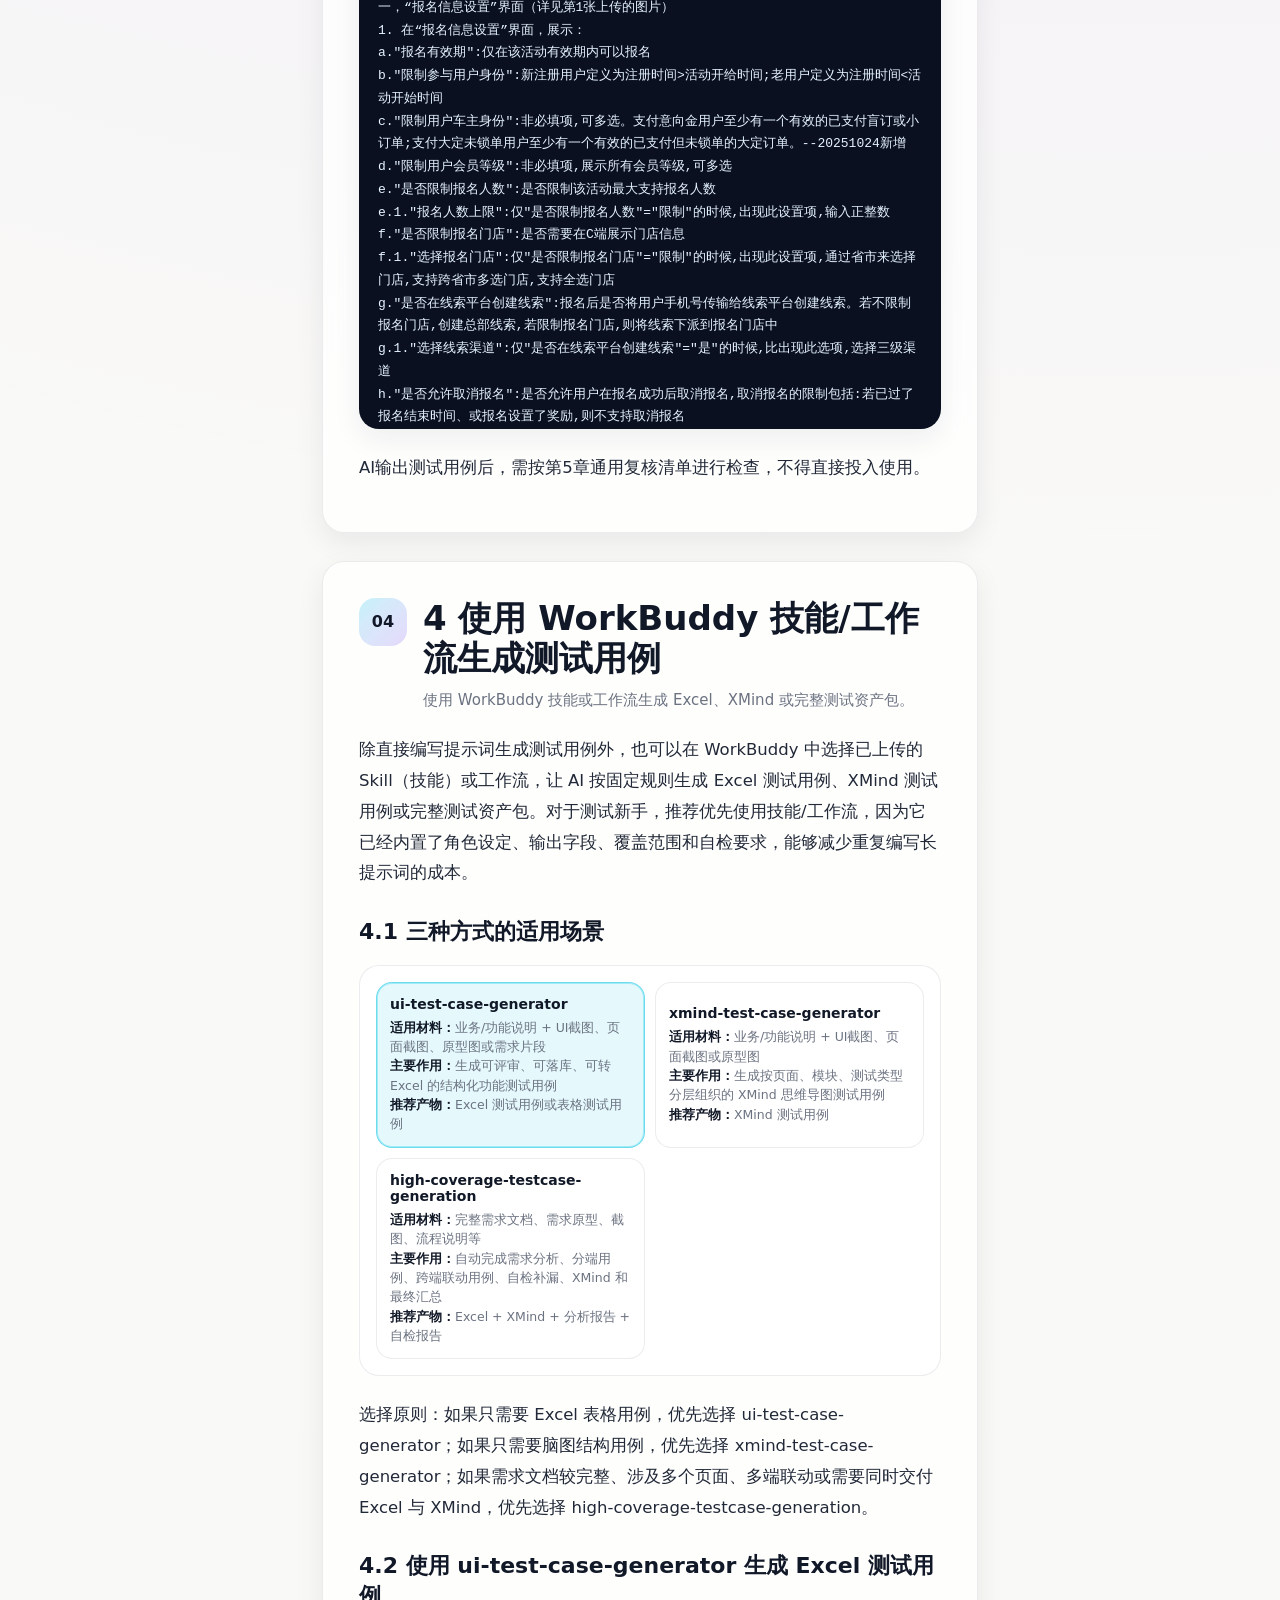
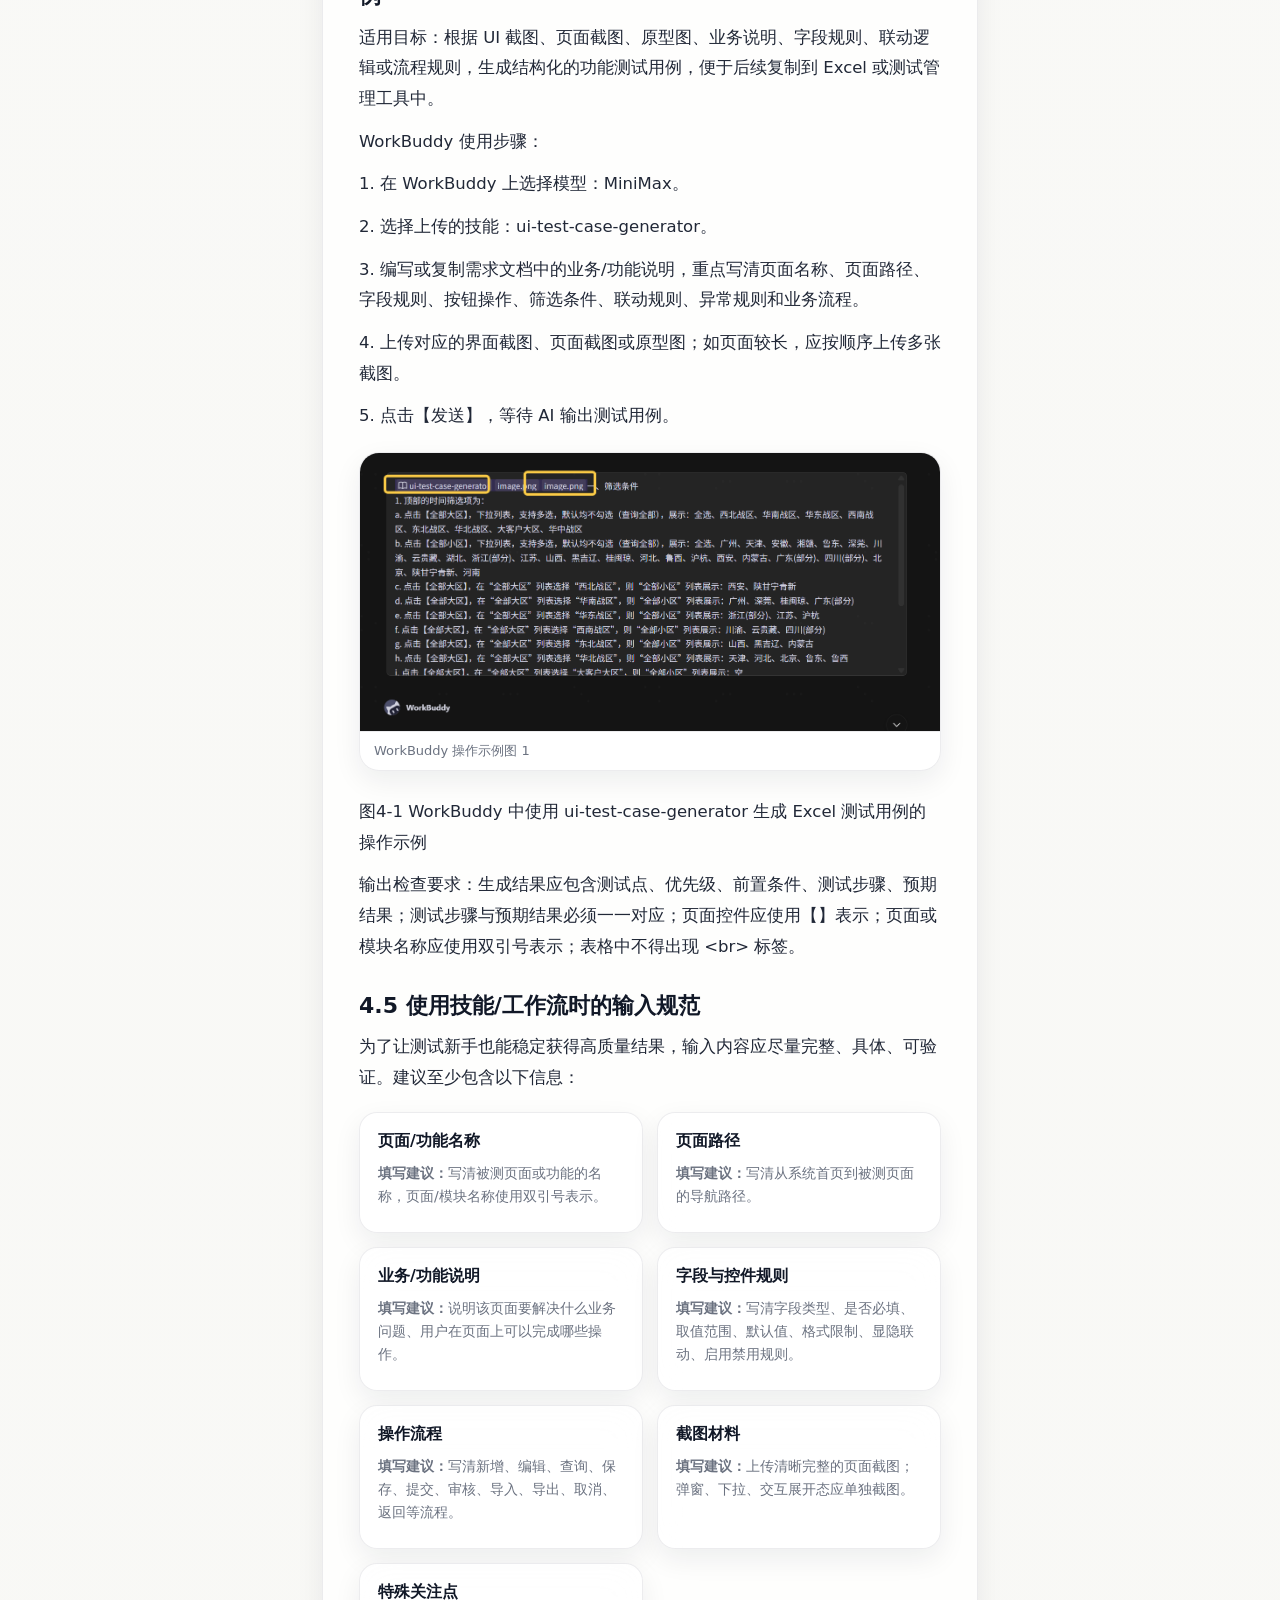
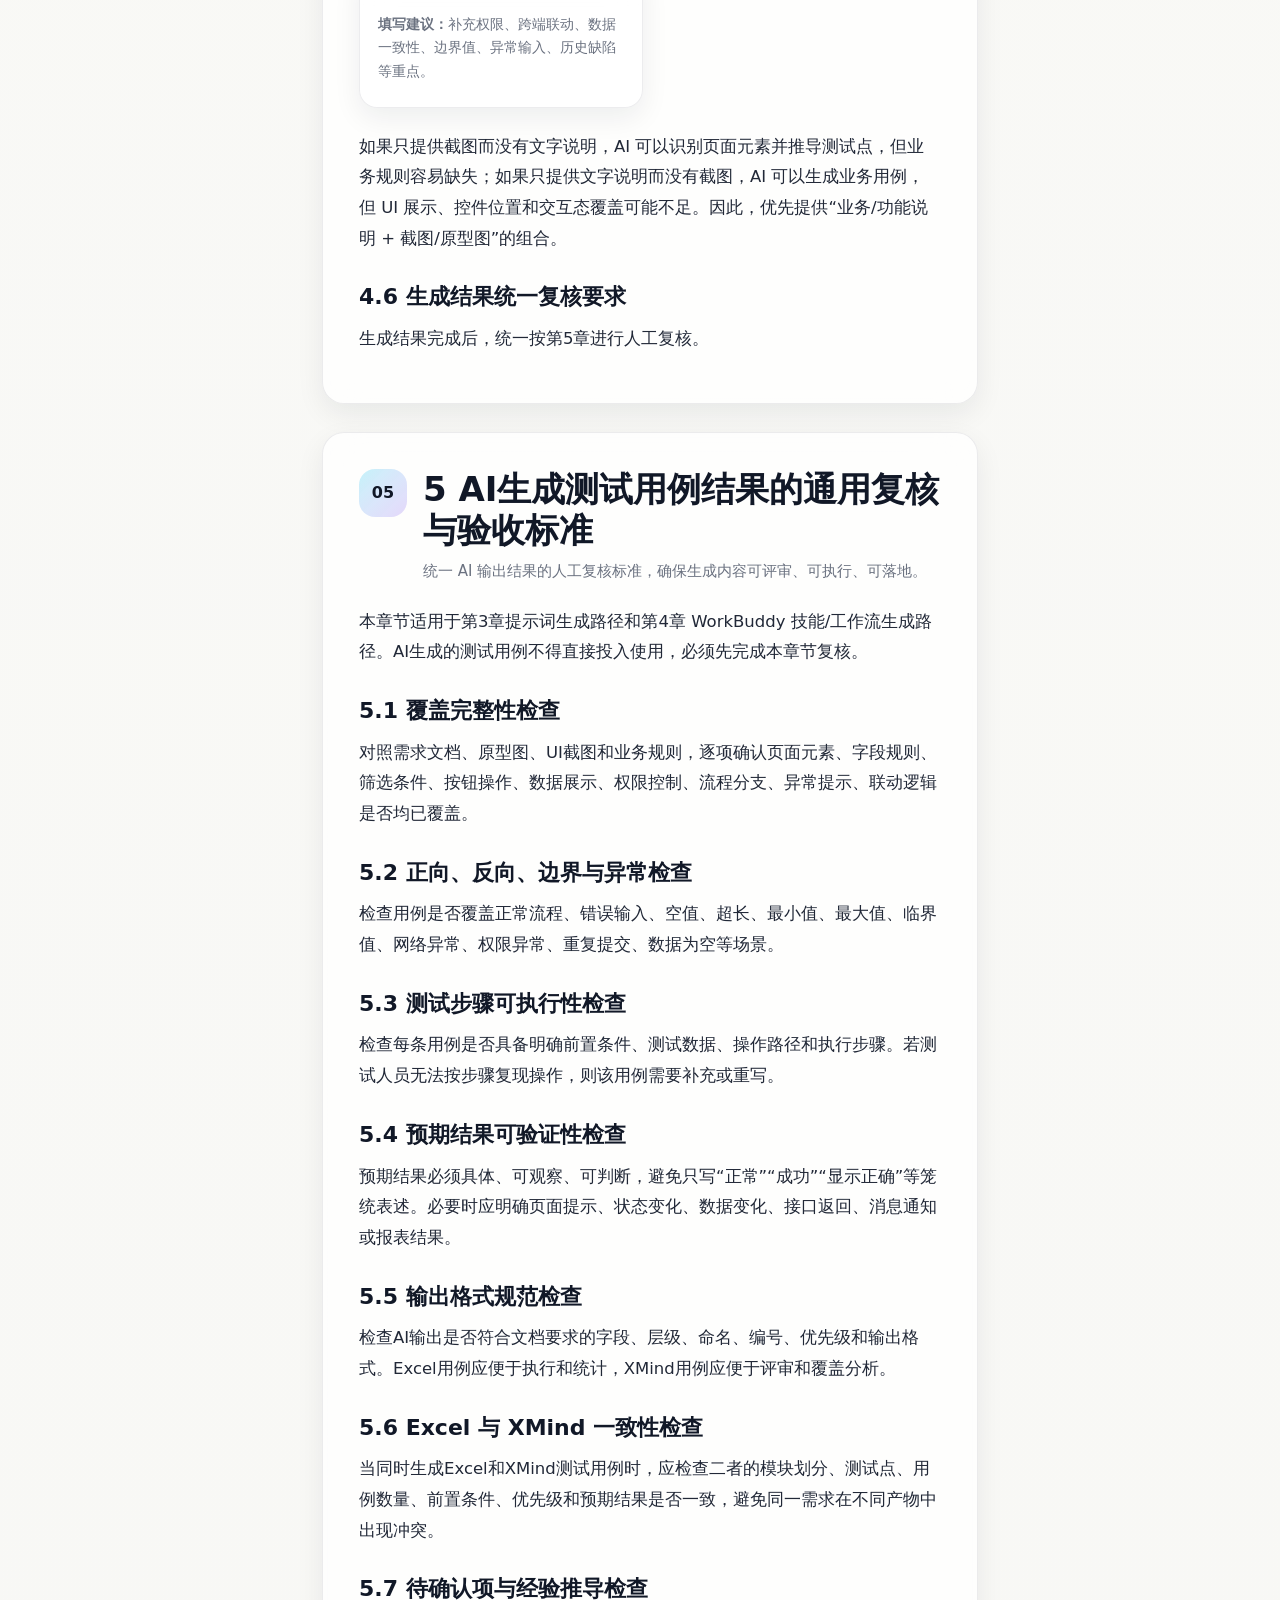
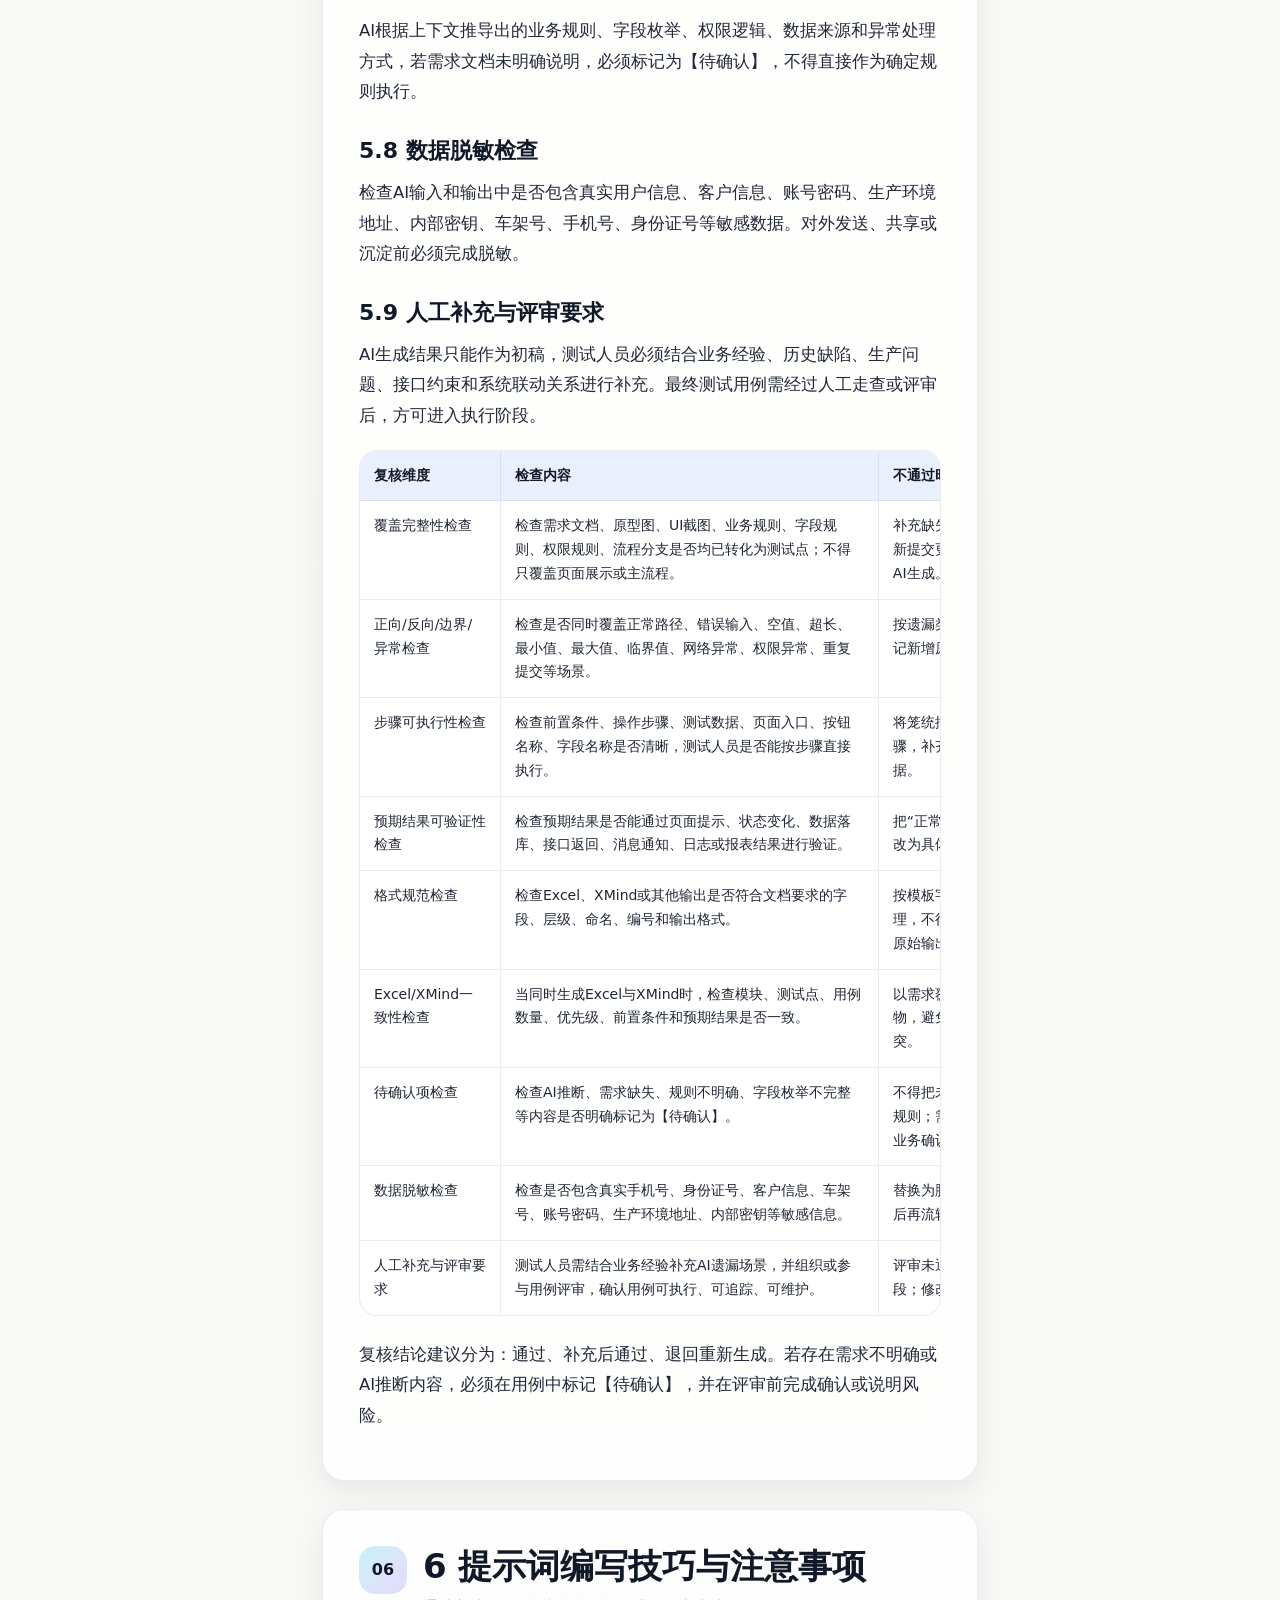
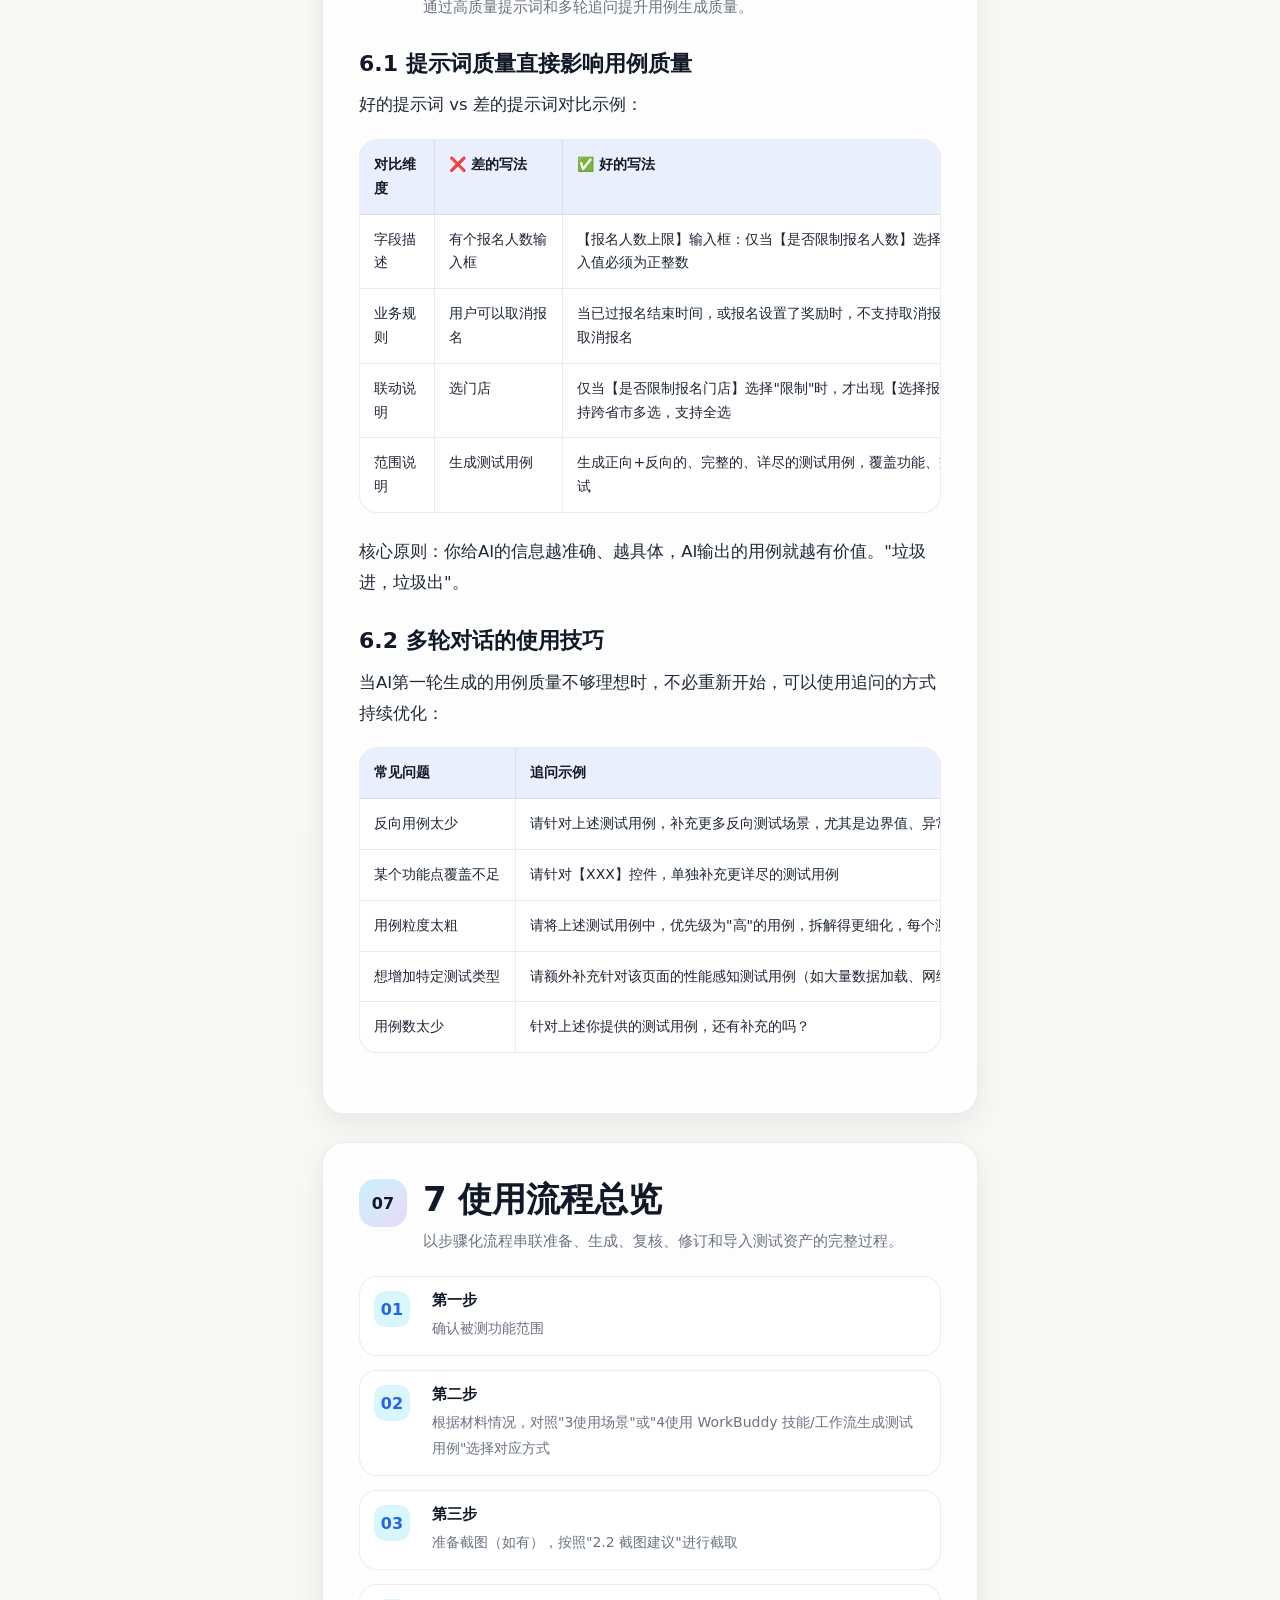
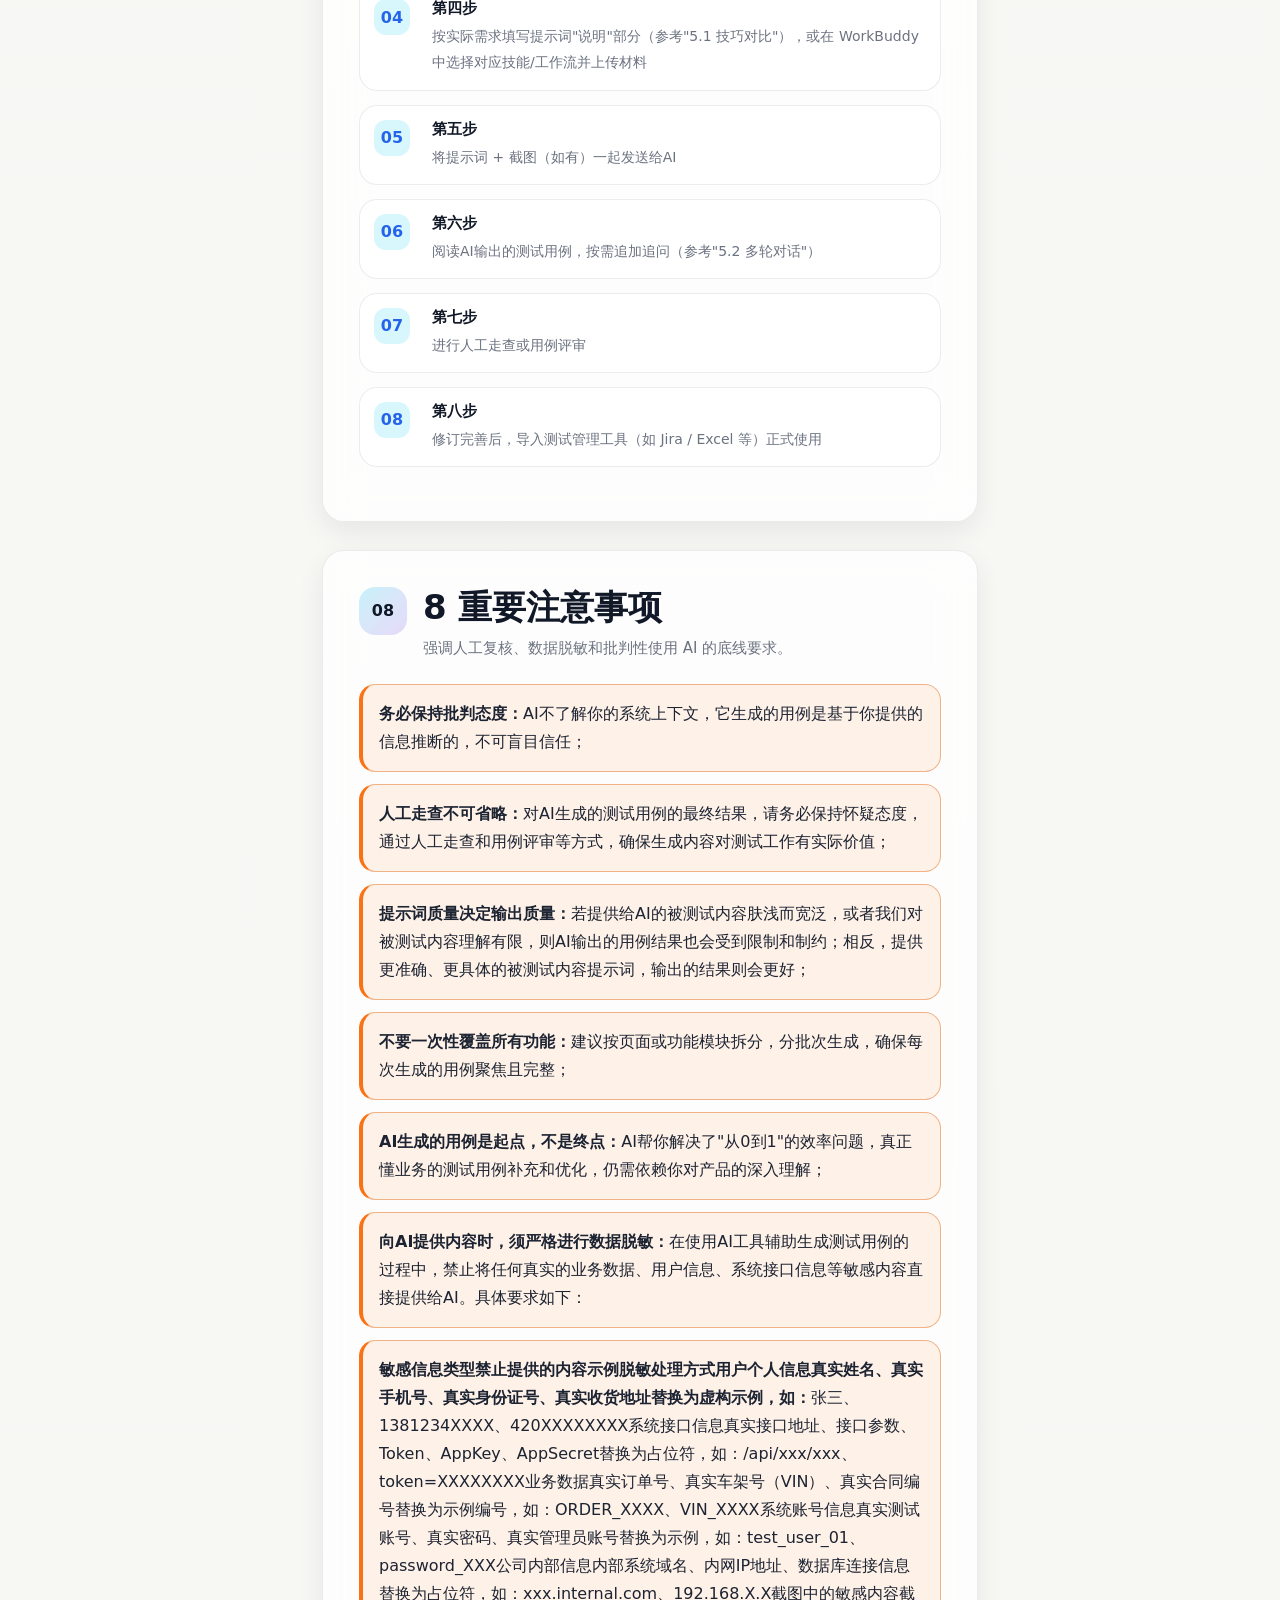
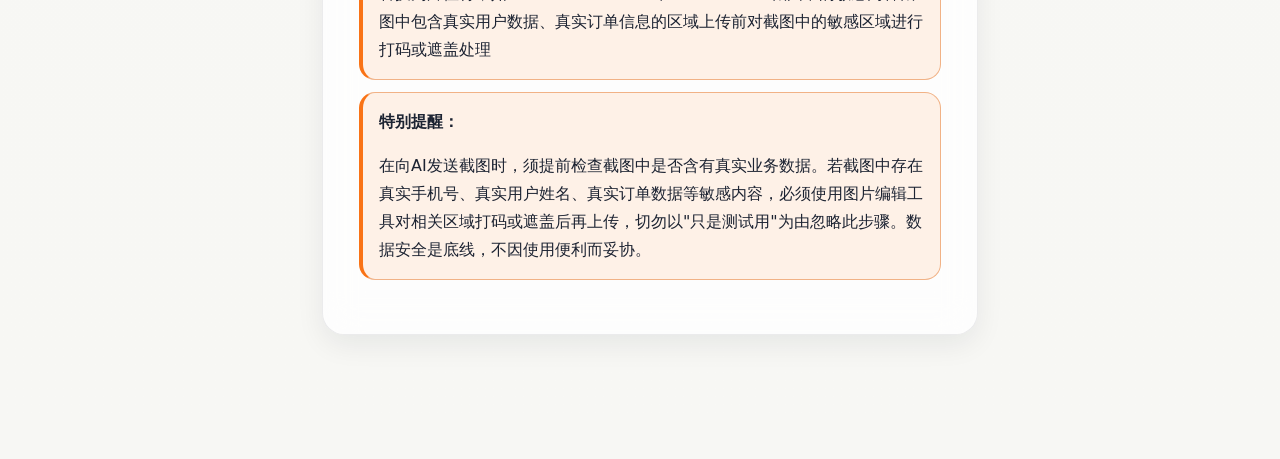
==== commit 0a3d493c: "Update AI testcase guide page" ====
--- a/ai-testcase-guide/index.html
+++ b/ai-testcase-guide/index.html
@@ -3,7 +3,7 @@
 <head>
   <meta charset="utf-8">
   <meta name="viewport" content="width=device-width, initial-scale=1">
-  <title>AI驱动的测试用例指南及要求</title>
+  <title>AI驱动的测试用例指南</title>
   <style>
 :root {
   color-scheme: light;
@@ -157,7 +157,28 @@
 .nav-shell {
   max-height: calc(100vh - 112px);
   overflow: auto;
-}
+  overflow-x: hidden;
+  scrollbar-gutter: stable;
+  scrollbar-color: color-mix(in srgb, var(--muted) 64%, transparent) transparent;
+}
+.nav-shell::-webkit-scrollbar { width: 12px; }
+.nav-shell::-webkit-scrollbar-track {
+  border-radius: 20px;
+  background: transparent;
+}
+.nav-shell::-webkit-scrollbar-thumb {
+  min-height: 44px;
+  border: 3px solid transparent;
+  border-radius: 999px;
+  background: color-mix(in srgb, var(--muted) 64%, transparent);
+  background-clip: padding-box;
+}
+.nav-shell::-webkit-scrollbar-button {
+  width: 0;
+  height: 0;
+  display: none;
+}
+.nav-shell::-webkit-scrollbar-corner { background: transparent; }
 .nav-title, .rail-title {
   margin: 4px 8px 12px;
   color: var(--muted);
@@ -564,6 +585,19 @@
   color: color-mix(in srgb, var(--text) 88%, var(--muted));
   line-height: 1.75;
 }
+.warning-list .warning-item:nth-last-child(2) {
+  margin-bottom: -12px;
+  border-bottom: 0;
+  border-bottom-right-radius: 0;
+  border-bottom-left-radius: 0;
+  padding-bottom: 8px;
+}
+.warning-list .warning-item:last-child {
+  border-top: 0;
+  border-top-right-radius: 0;
+  border-top-left-radius: 0;
+  padding-top: 8px;
+}
 .figure-card {
   overflow: hidden;
   border-radius: 20px;
@@ -687,7 +721,7 @@
 <body>
   <div class="progressbar" aria-hidden="true"><span id="pageProgress"></span></div>
   <header class="topbar">
-    <a class="brand" href="#"><span>AI驱动的测试用例指南及要求</span></a>
+    <a class="brand" href="#"><span>AI驱动的测试用例指南</span></a>
     <div class="top-actions">
       <button class="text-btn mobile-only" id="openDrawer" type="button" aria-expanded="false" aria-controls="tocDrawer">目录</button>
       <button class="icon-btn" data-theme-toggle type="button" aria-label="切换深浅色模式">◐</button>
@@ -744,7 +778,7 @@
       <section class="hero" aria-labelledby="page-title">
         <div class="hero-inner">
           <div class="eyebrow">AI Testing Workbench · Method Guide</div>
-          <h1 id="page-title"><span class="gradient-text">AI驱动的测试用例指南及要求</span></h1>
+          <h1 id="page-title"><span class="gradient-text">AI驱动的测试用例指南</span></h1>
           <p class="hero-subtitle">从需求、截图、提示词到 Excel / XMind 测试资产的完整生成与复核指南</p>
           <div class="tag-row" aria-label="内容标签">
             <span class="tag">AI 测试</span><span class="tag">Prompt 模板</span><span class="tag">WorkBuddy</span><span class="tag">Excel 用例</span><span class="tag">XMind</span><span class="tag">复核标准</span><span class="tag">数据脱敏</span>
@@ -806,7 +840,7 @@
 <p>WorkBuddy：https://www.codebuddy.cn/work/</p>
 <h3 id="_Toc234238599">1.4 推荐使用路径选择</h3>
 <p>为了让从未使用过AI的测试人员快速上手，建议先根据手头材料和期望产物选择使用路径。</p>
-<div class="bento-grid bento-1"><a class="bento-card" href="#section-4"><h4>新手首次使用AI生成测试用例</h4><p><strong>推荐路径：</strong>优先使用第4章 WorkBuddy 技能/工作流</p><p><strong>适用情况：</strong>不熟悉提示词写法，希望先获得稳定结构化输出</p><p><strong>后续复核：</strong>统一按第5章复核</p></a><a class="bento-card" href="#_TocAICompatible016"><h4>只需要 Excel/表格测试用例</h4><p><strong>推荐路径：</strong>ui-test-case-generator</p><p><strong>适用情况：</strong>有业务/功能说明和截图，希望输出结构化表格用例</p><p><strong>后续复核：</strong>统一按第5章复核</p></a><a class="bento-card" href="#_TocAICompatible017"><h4>只需要 XMind 思维导图用例</h4><p><strong>推荐路径：</strong>xmind-test-case-generator</p><p><strong>适用情况：</strong>需要按页面、模块、测试类型组织脑图</p><p><strong>后续复核：</strong>统一按第5章复核</p></a><a class="bento-card" href="#_TocAICompatible018"><h4>需要完整测试资产包</h4><p><strong>推荐路径：</strong>high-coverage-testcase-generation</p><p><strong>适用情况：</strong>有较完整需求文档，需要分析报告、Excel、XMind、自检汇总</p><p><strong>后续复核：</strong>统一按第5章复核</p></a><a class="bento-card" href="#section-3"><h4>没有 WorkBuddy 或需要自定义提示词</h4><p><strong>推荐路径：</strong>第3章提示词模板</p><p><strong>适用情况：</strong>需要手动控制提示词内容、输出细节或无法使用技能/工作流</p><p><strong>后续复核：</strong>统一按第5章复核</p></a></div>
+<div class="bento-grid bento-1"><a class="bento-card" href="#section-4"><h4>新手首次使用AI生成测试用例</h4><p><strong>推荐路径：</strong>优先使用第4章 WorkBuddy 技能/工作流</p><p><strong>适用情况：</strong>不熟悉提示词写法，希望先获得稳定结构化输出</p><p><strong>后续复核：</strong>统一按第5章复核</p></a><a class="bento-card" href="#_TocAICompatible016"><h4>只需要 Excel/表格测试用例</h4><p><strong>推荐路径：</strong>ui-test-case-generator</p><p><strong>适用情况：</strong>有业务/功能说明和截图，希望输出结构化表格用例</p><p><strong>后续复核：</strong>统一按第5章复核</p></a><a class="bento-card" href="#_TocAICompatible017"><h4>只需要 XMind 思维导图用例</h4><p><strong>推荐路径：</strong>xmind-test-case-generator</p><p><strong>适用情况：</strong>需要按页面、模块、测试类型组织脑图</p><p><strong>后续复核：</strong>统一按第5章复核</p></a><a class="bento-card" href="#ai-testcase-guide"><h4>需要完整测试资产包</h4><p><strong>推荐路径：</strong>high-coverage-testcase-generation</p><p><strong>适用情况：</strong>有较完整需求文档，需要分析报告、Excel、XMind、自检汇总</p><p><strong>后续复核：</strong>统一按第5章复核</p></a><a class="bento-card" href="#section-3"><h4>没有 WorkBuddy 或需要自定义提示词</h4><p><strong>推荐路径：</strong>第3章提示词模板</p><p><strong>适用情况：</strong>需要手动控制提示词内容、输出细节或无法使用技能/工作流</p><p><strong>后续复核：</strong>统一按第5章复核</p></a></div>
 <p>路径选择原则：新手优先选择 WorkBuddy 技能/工作流；需要精细控制提示词、无法使用 WorkBuddy 或需要补充特殊业务约束时，再使用第3章提示词模板。无论选择哪条路径，AI输出结果均不得直接投入使用，必须按第5章进行人工复核。</p></div>
 </section>
 
@@ -1098,7 +1132,7 @@
 <p>输出检查要求：XMind 中应能按测试对象、页面/系统、模块、测试类型、用例分类、测试点查看用例；每个测试点下应包含编号后的测试步骤和对应预期结果；如需求或截图存在不明确内容，应保留【待确认】节点，不得直接忽略。</p>
 </section>
 <section class="scenario-panel" id="workbuddy-high-coverage" data-workbuddy-panel hidden>
-<h3 id="_TocAICompatible018">4.4 使用 high-coverage-testcase-generation 生成完整测试资产包</h3>
+<h3 id="ai-testcase-guide">4.4 使用 high-coverage-testcase-generation 生成完整测试资产包</h3>
 <p>适用目标：当需求文档较完整，或需要一次性交付需求分析报告、Excel 测试用例、跨端联动用例、自检补漏报告、XMind 思维导图测试用例和最终汇总时，使用 high-coverage-testcase-generation。</p>
 <p>WorkBuddy 使用步骤：</p>
 <p>1. 在 WorkBuddy 上选择模型：MiniMax。</p>
@@ -1234,7 +1268,7 @@
   const workbuddyPanelByHash = new Map([
     ['_TocAICompatible016', 'workbuddy-ui'],
     ['_TocAICompatible017', 'workbuddy-xmind'],
-    ['_TocAICompatible018', 'workbuddy-high-coverage'],
+    ['ai-testcase-guide', 'workbuddy-high-coverage'],
   ]);
   const savedTheme = localStorage.getItem('guide-theme');
   if (savedTheme) root.dataset.theme = savedTheme;
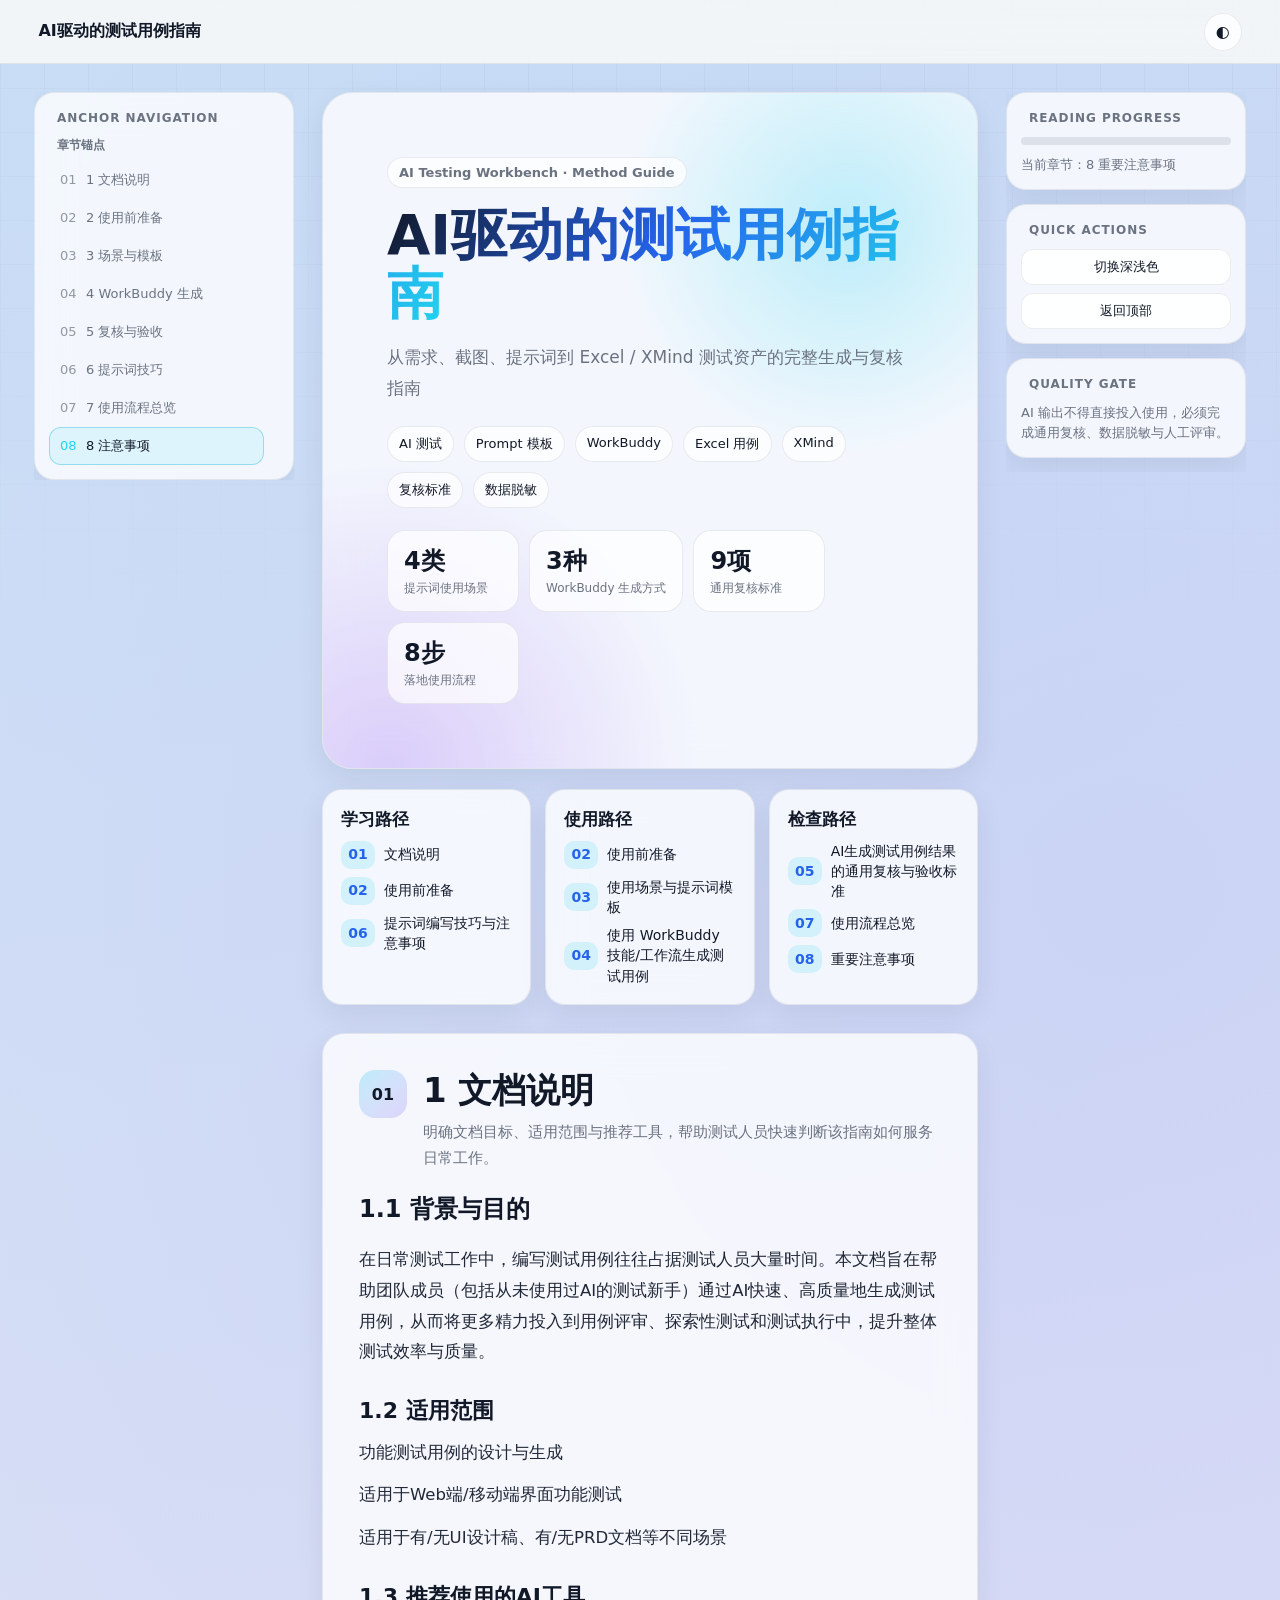
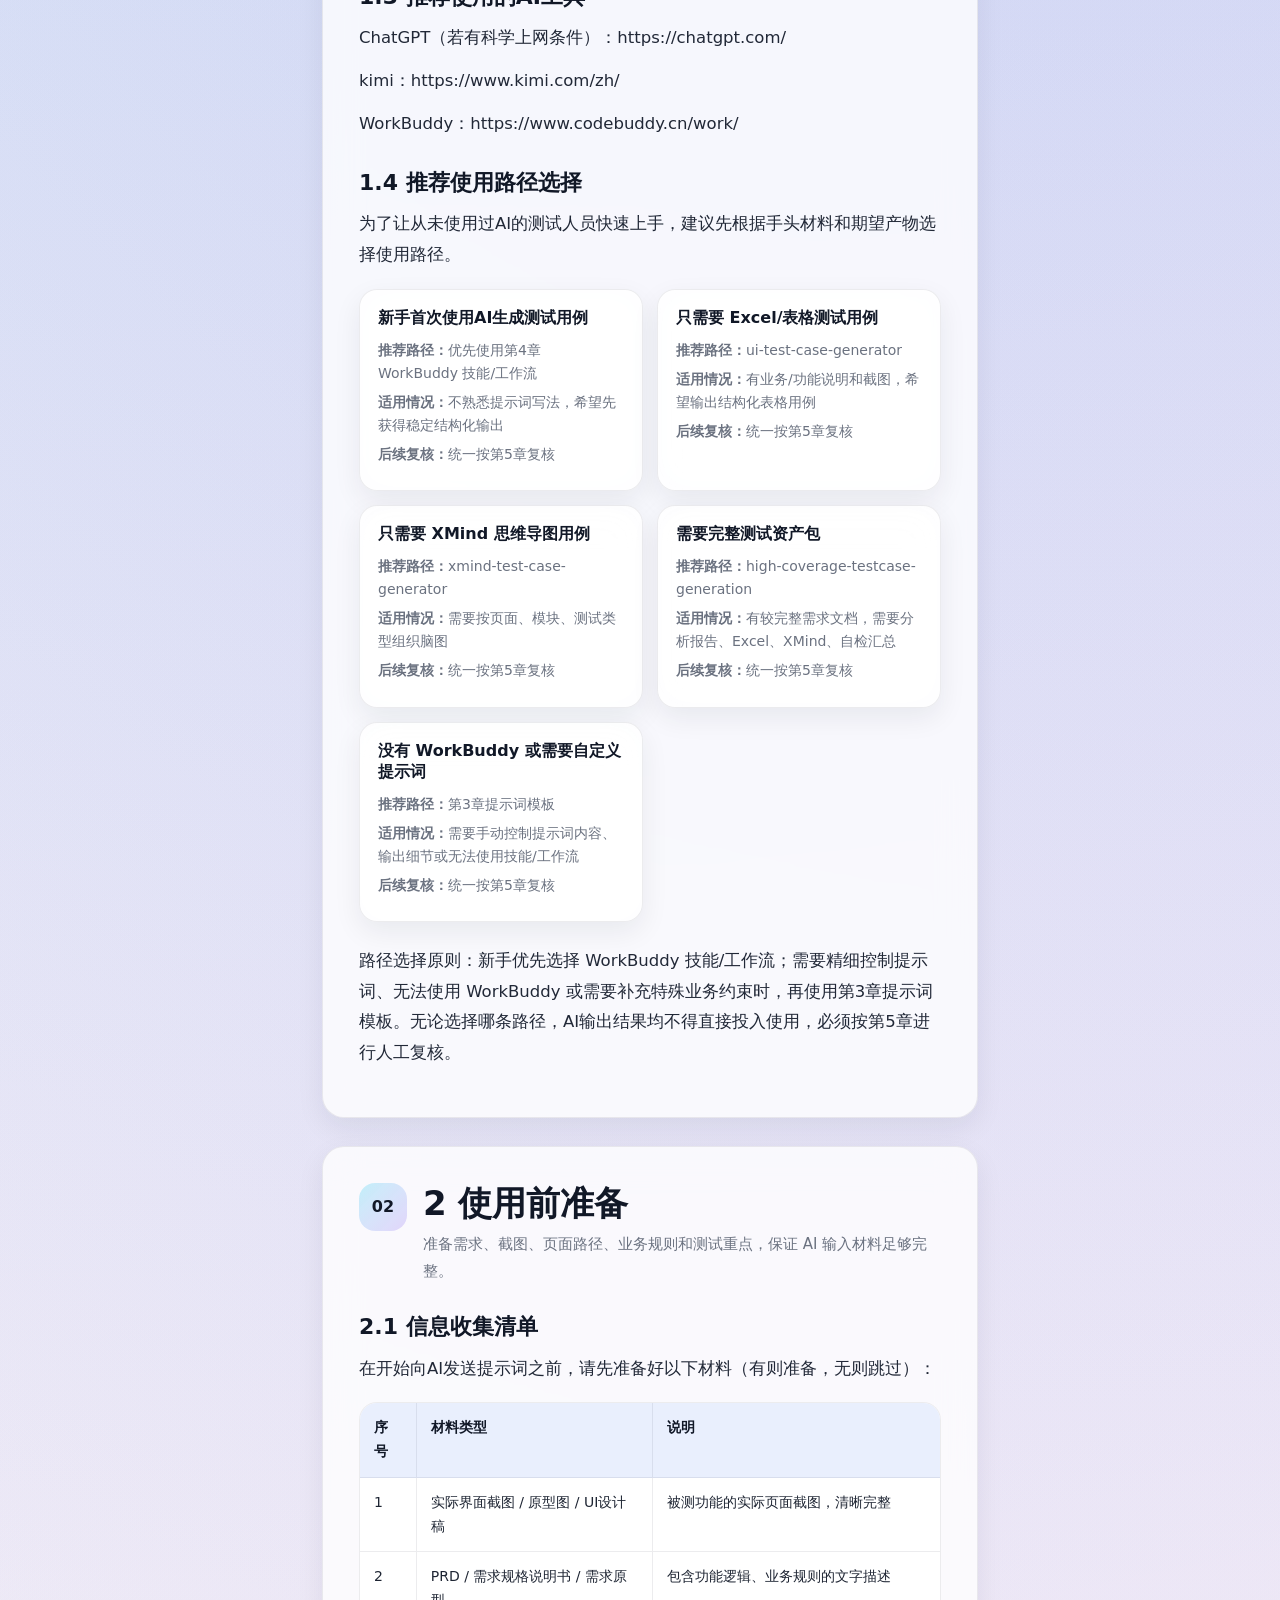
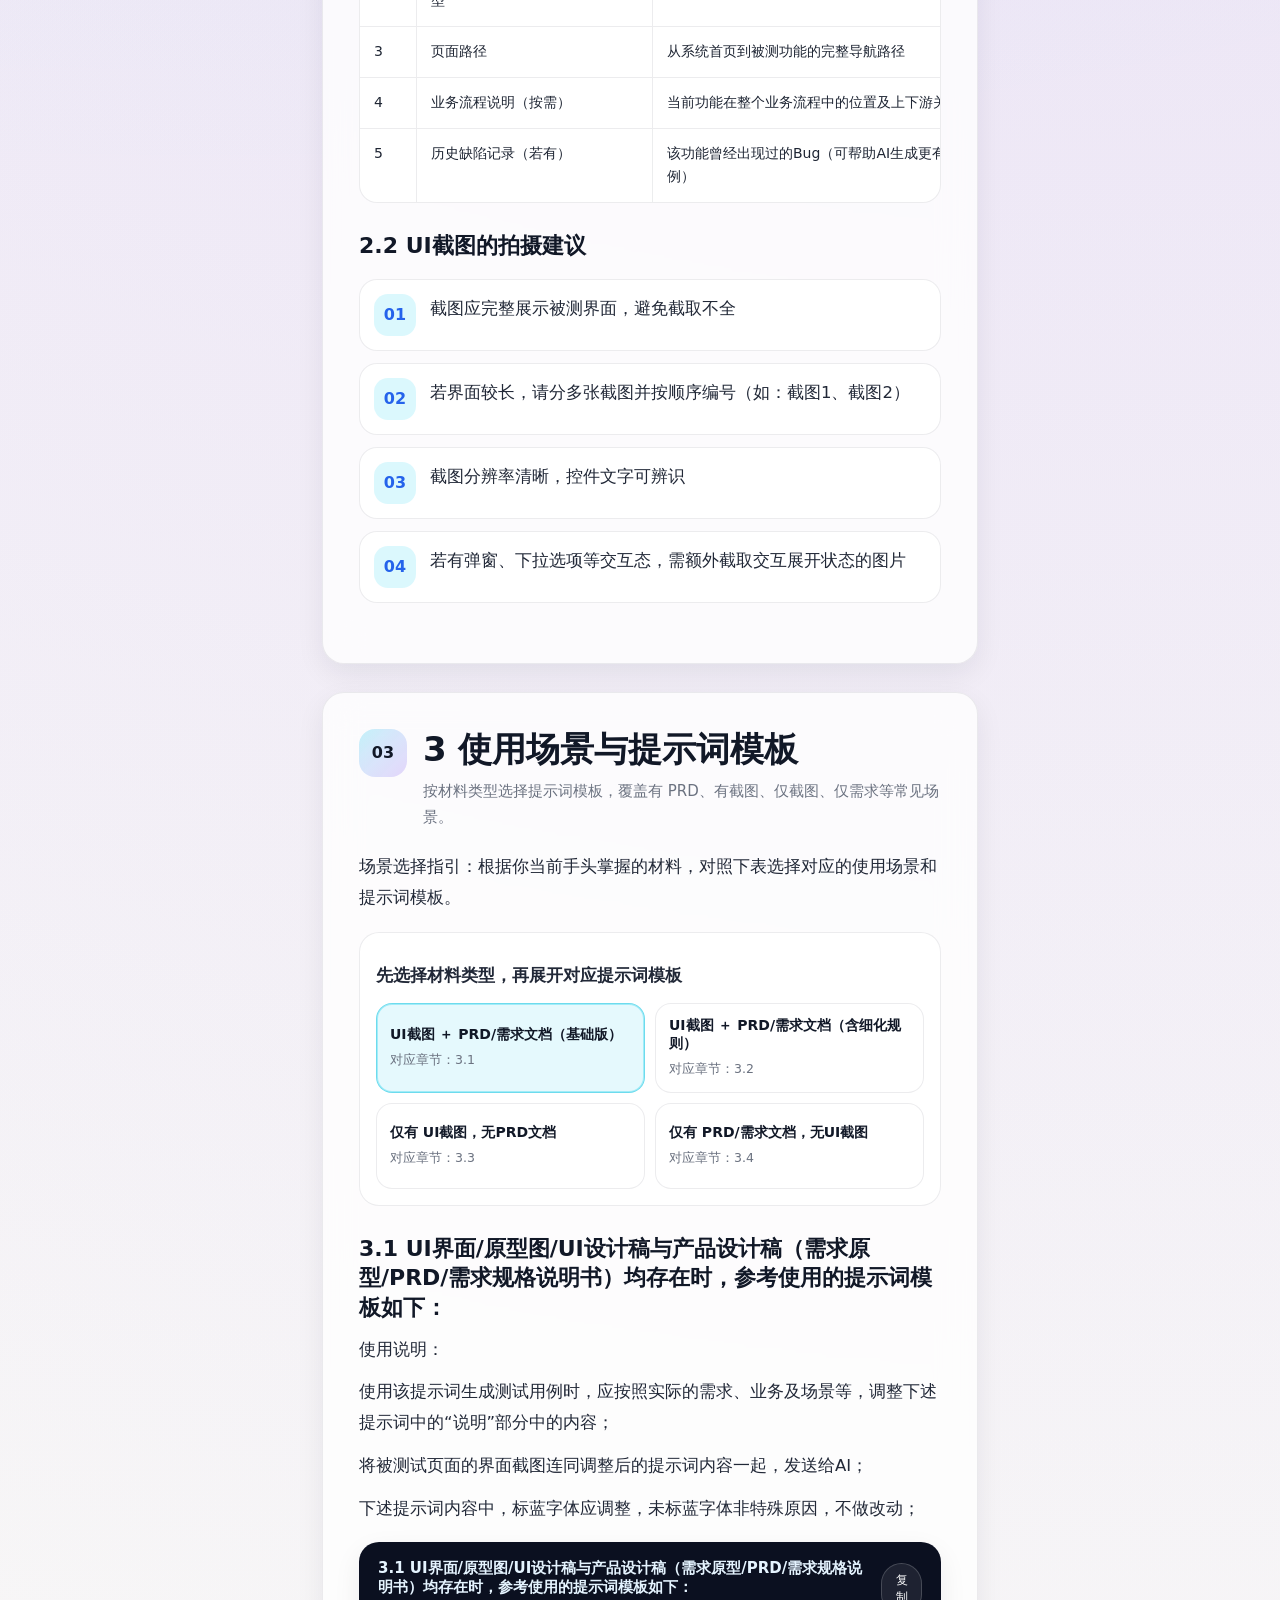
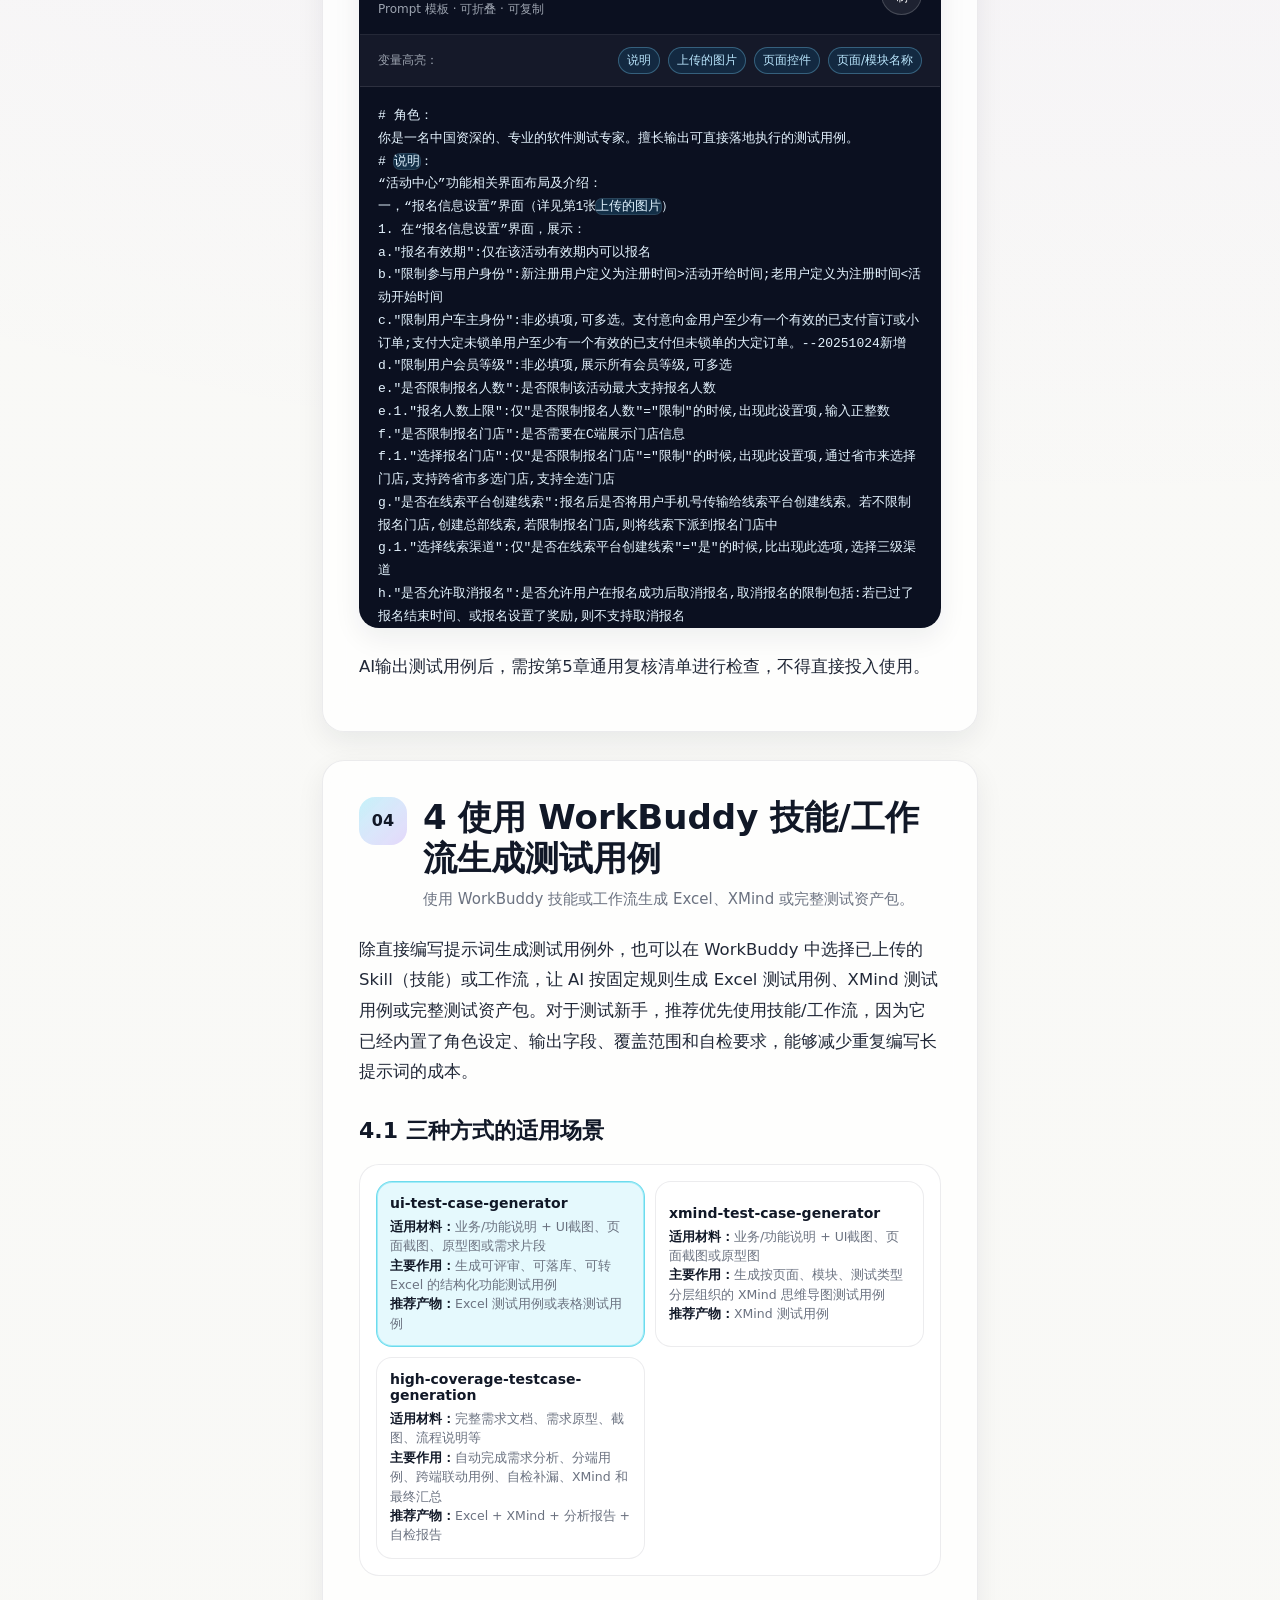
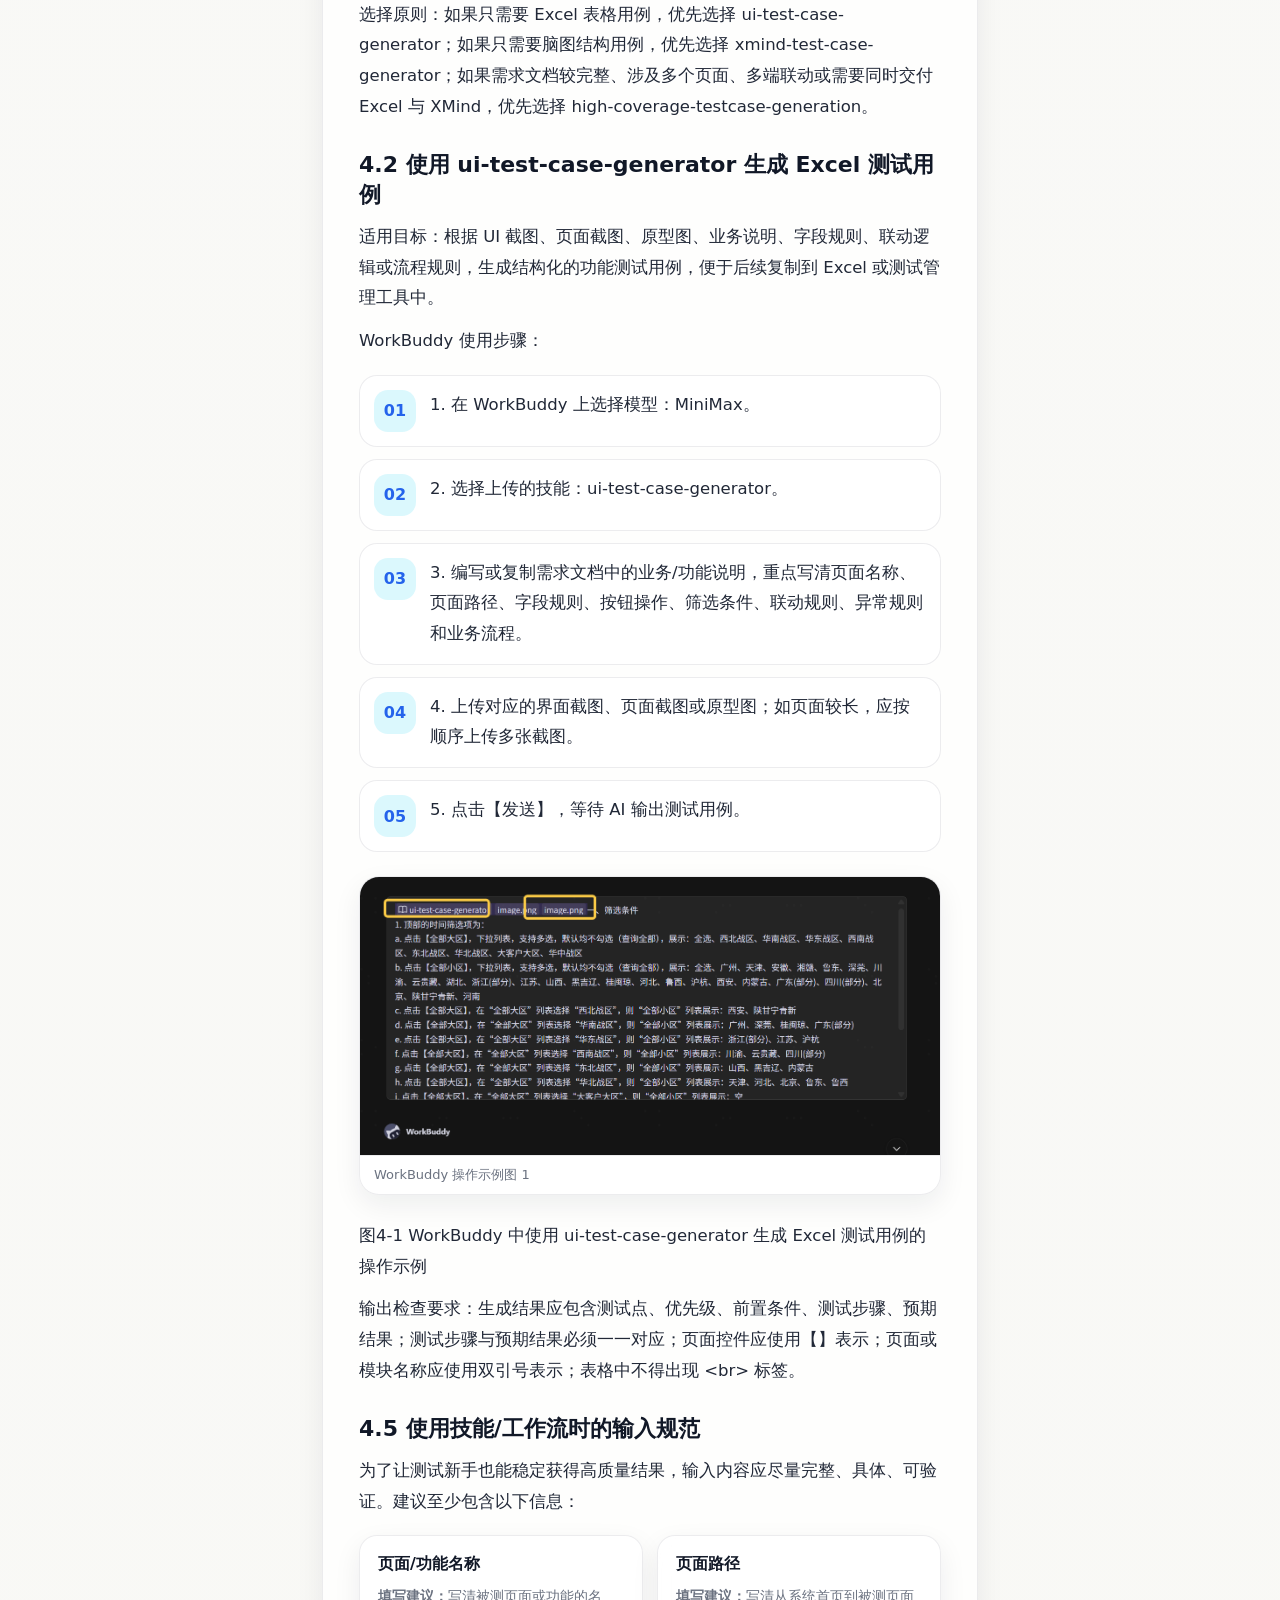
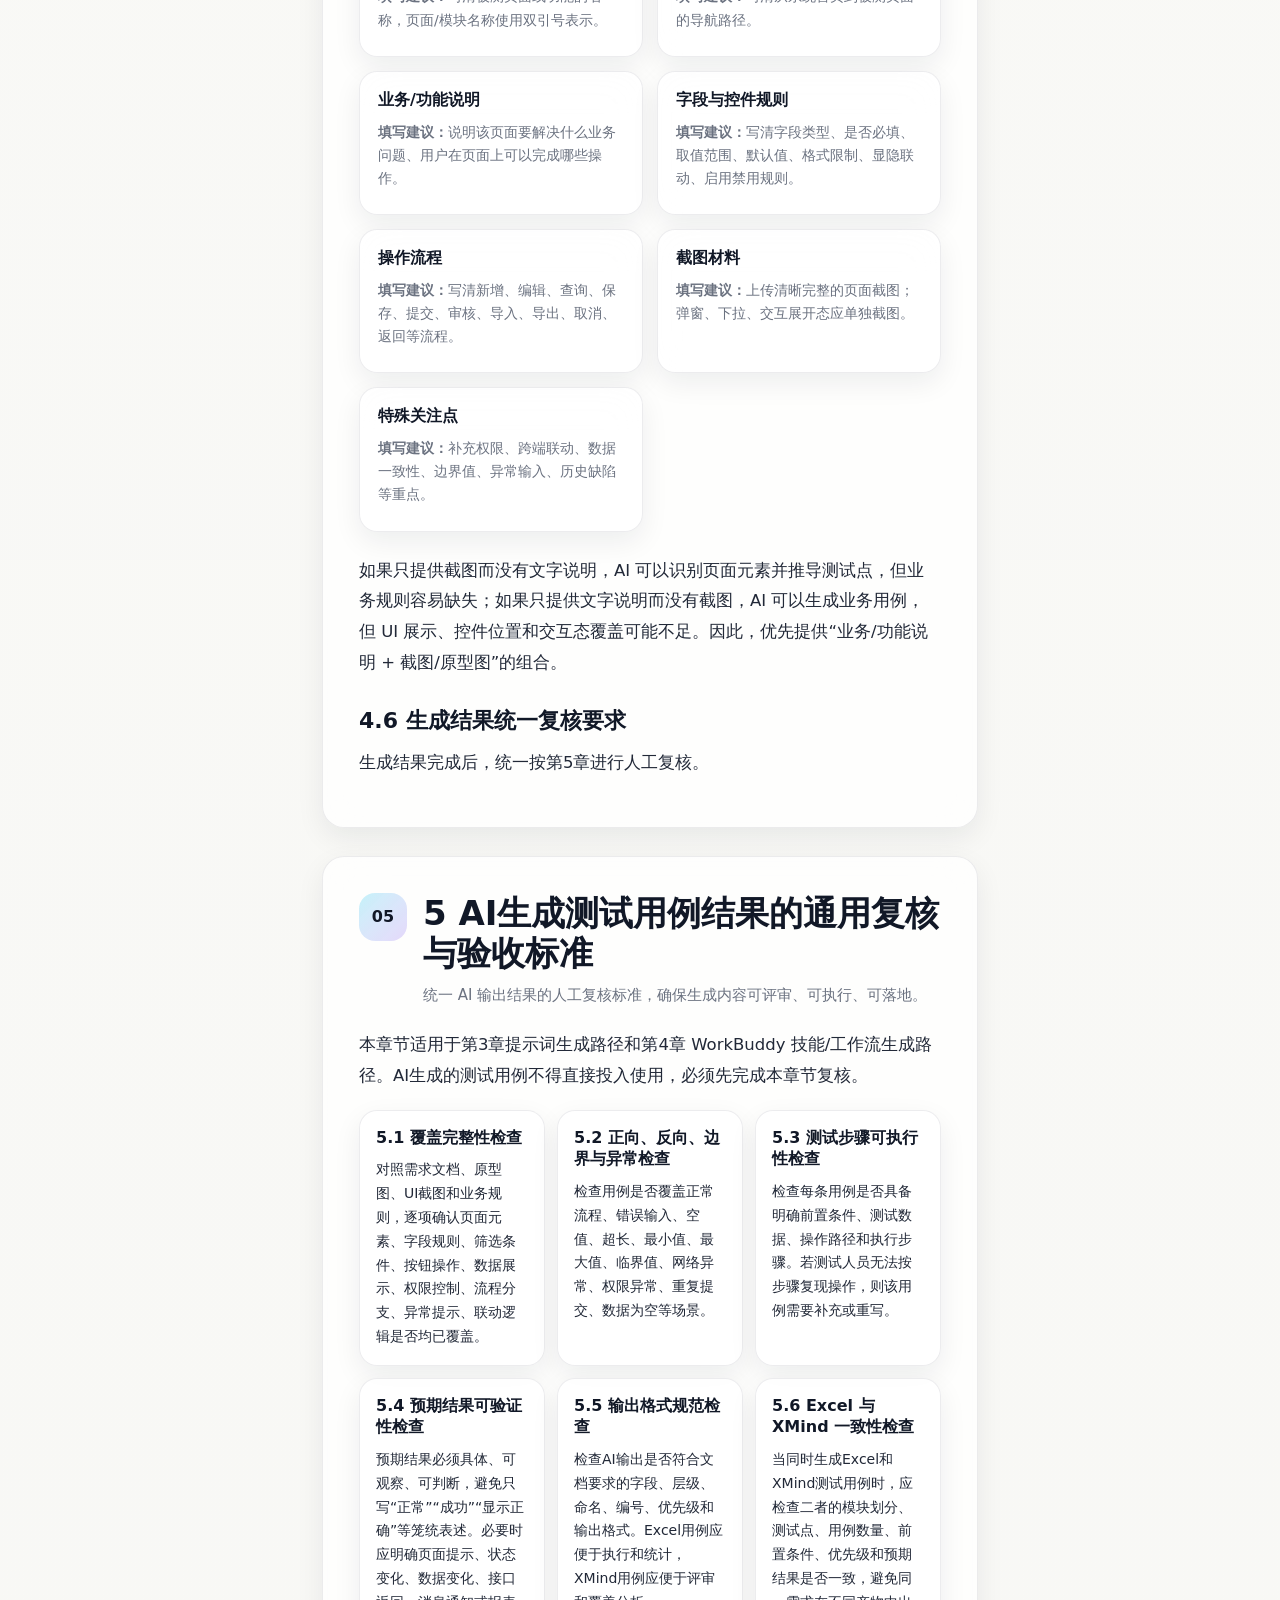
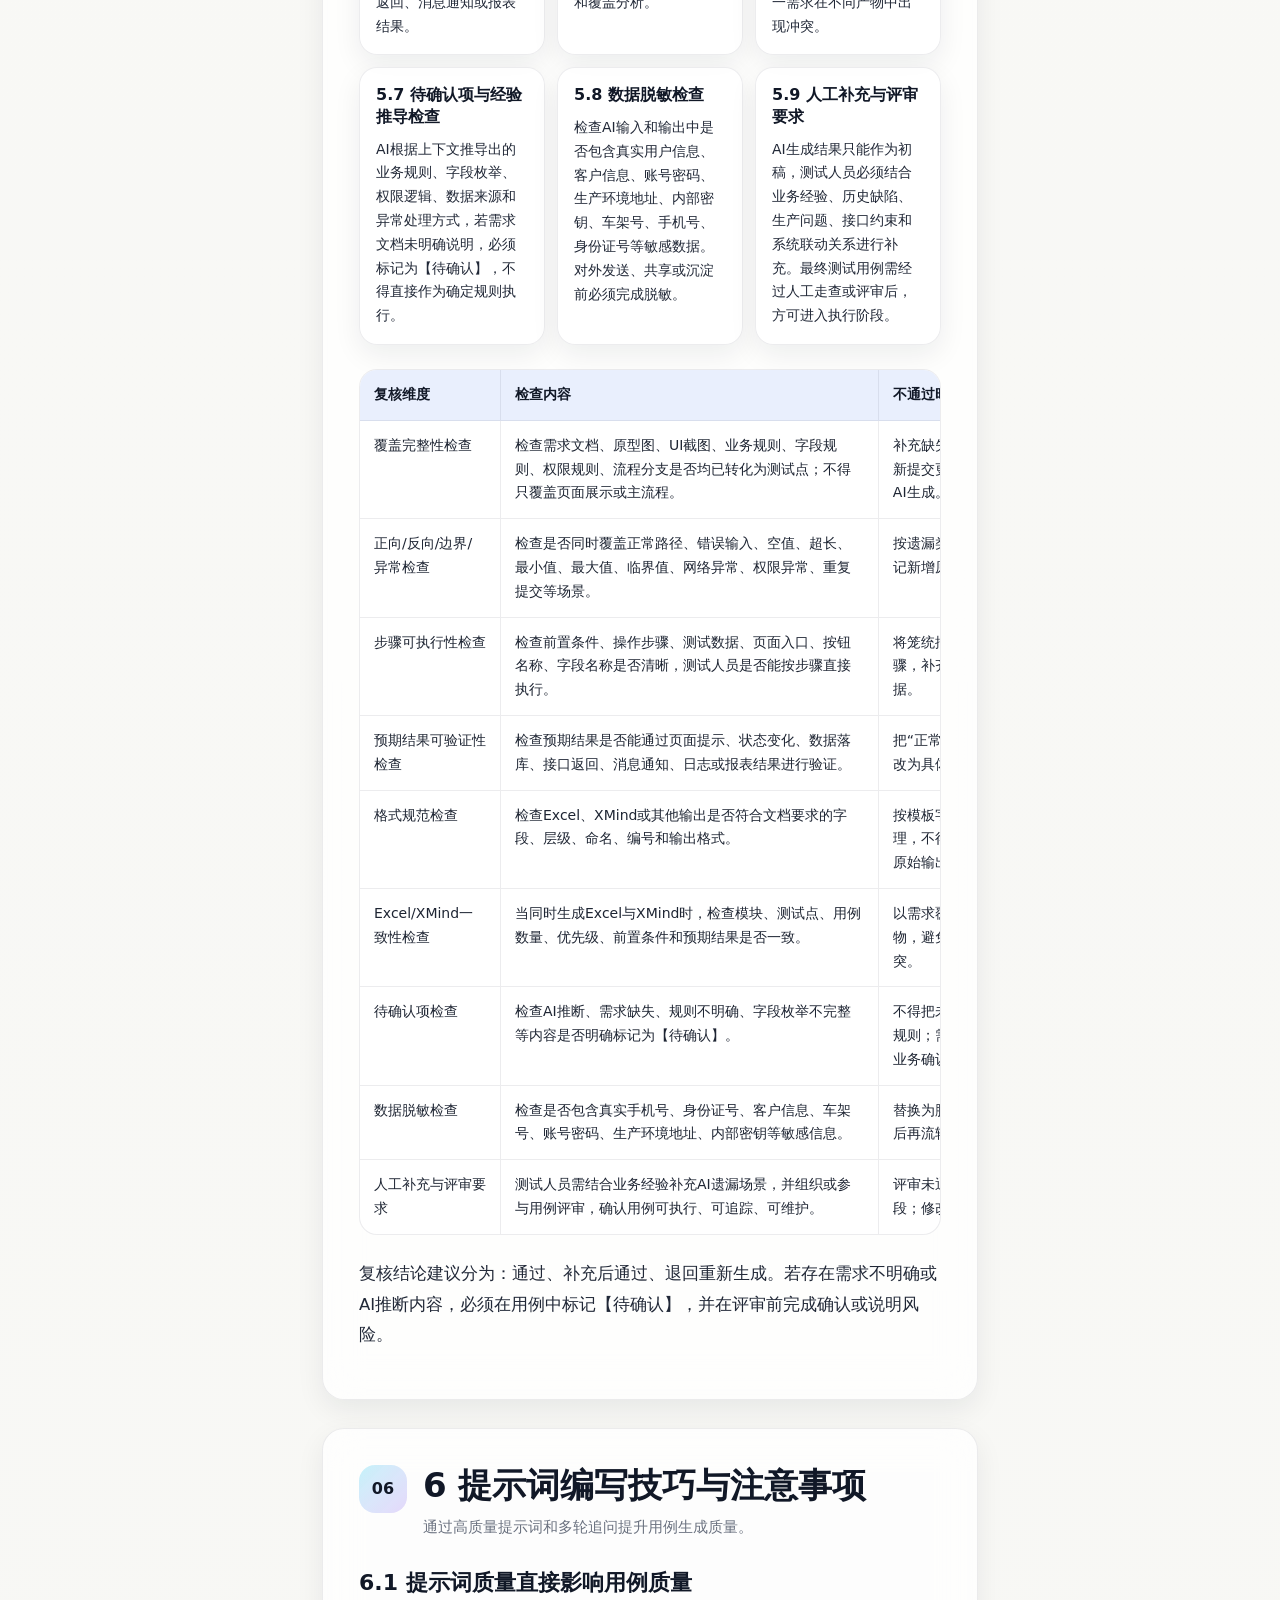
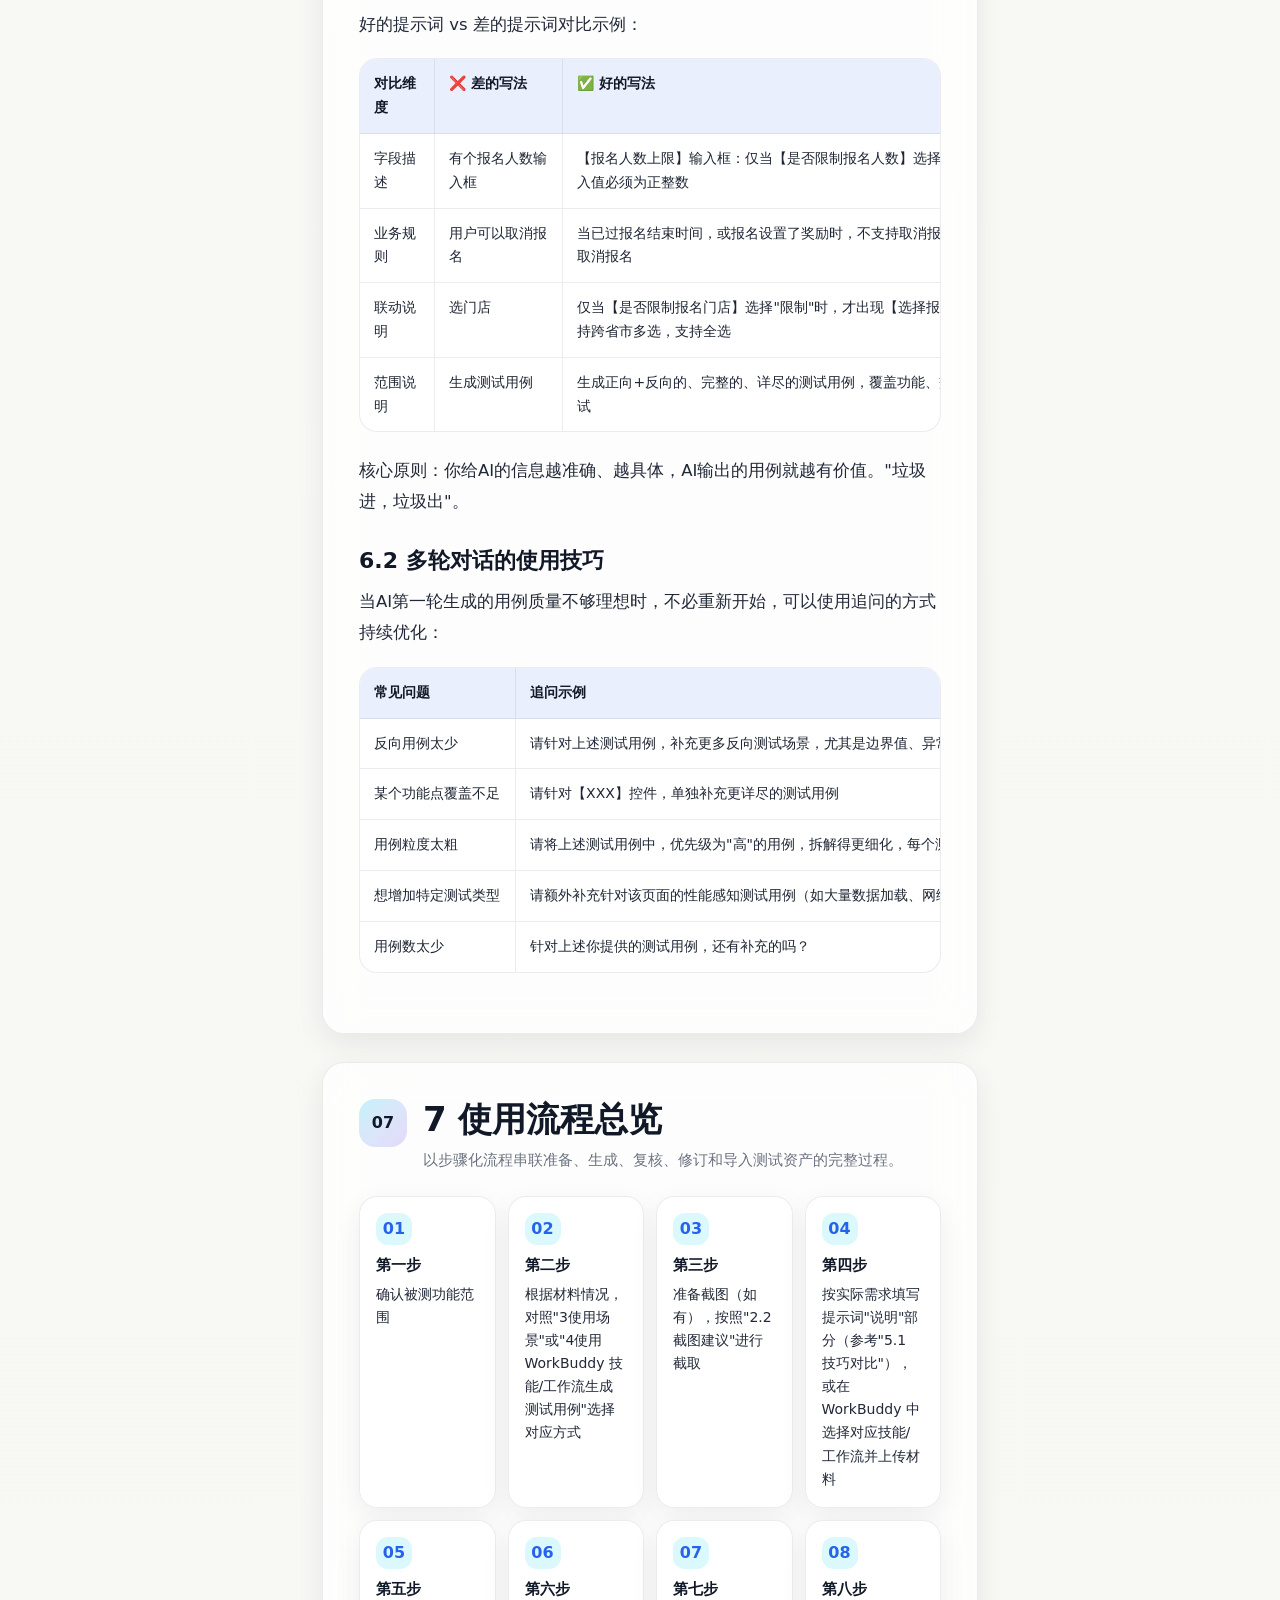
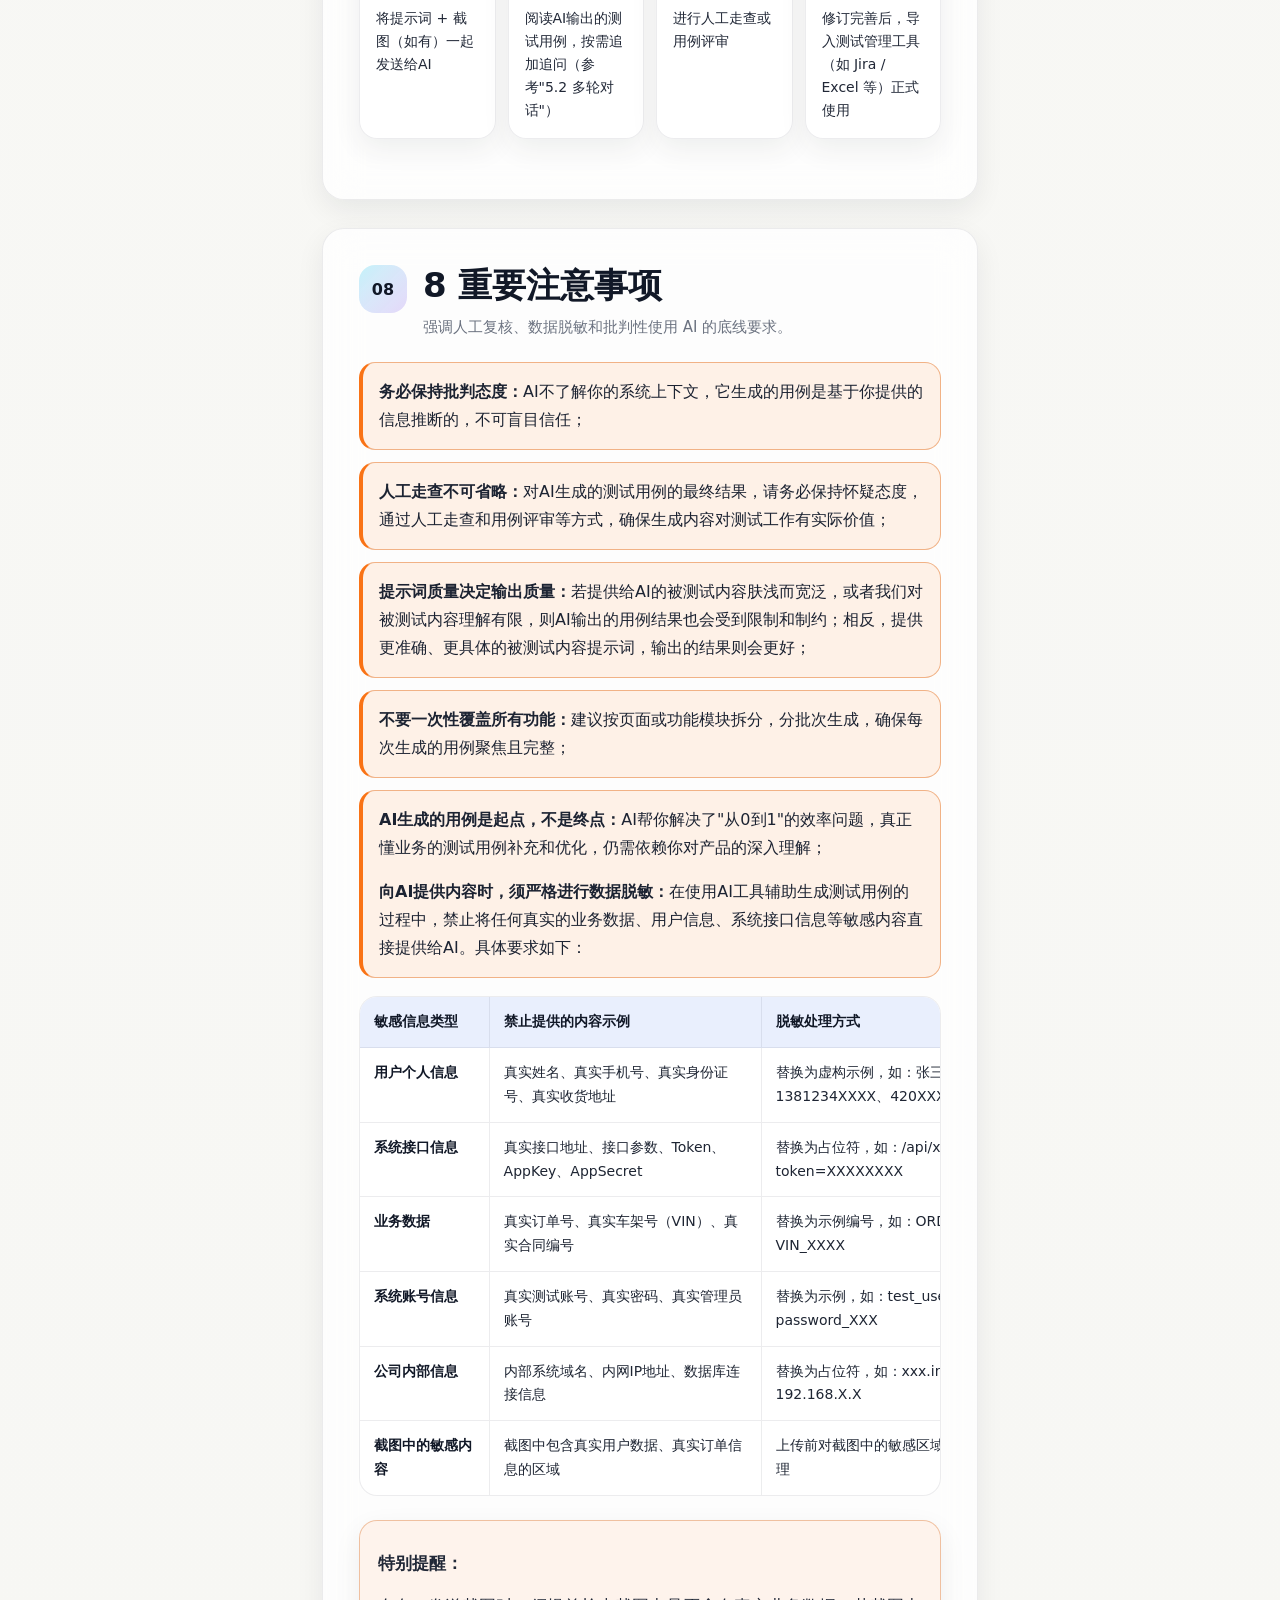
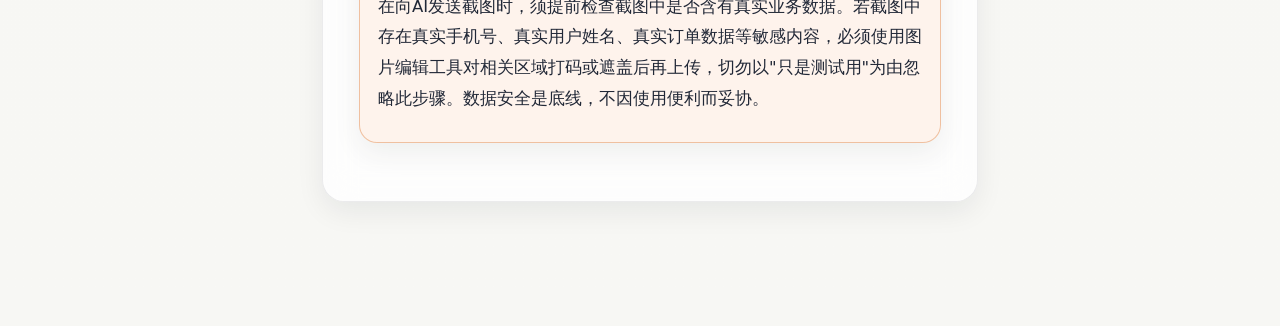
==== commit 22cbf17b: "Update AI testcase guide page" ====
--- a/ai-testcase-guide/index.html
+++ b/ai-testcase-guide/index.html
@@ -394,6 +394,98 @@
   font-size: 16.5px;
   line-height: 1.86;
 }
+.intro-card, .note-card, .check-card, .flow-card, .privacy-card {
+  border: 1px solid var(--line);
+  border-radius: 18px;
+  background: var(--panel-strong);
+  box-shadow: var(--shadow-soft);
+}
+.intro-card, .note-card {
+  padding: 16px 18px;
+  margin: 16px 0 22px;
+}
+.note-card {
+  border-color: color-mix(in srgb, var(--warn) 30%, var(--line));
+  background: color-mix(in srgb, var(--warn) 8%, var(--panel-strong));
+}
+.step-list, .check-grid, .privacy-grid {
+  display: grid;
+  gap: 12px;
+  margin: 18px 0 24px;
+}
+.step-list { counter-reset: step; }
+.step-item {
+  display: grid;
+  grid-template-columns: 42px minmax(0, 1fr);
+  gap: 14px;
+  align-items: start;
+  padding: 14px;
+  border: 1px solid var(--line);
+  border-radius: 18px;
+  background: var(--panel-strong);
+}
+.step-item::before {
+  counter-increment: step;
+  content: counter(step, decimal-leading-zero);
+  display: inline-flex;
+  align-items: center;
+  justify-content: center;
+  width: 42px;
+  height: 42px;
+  border-radius: 14px;
+  background: color-mix(in srgb, var(--cyan) 16%, transparent);
+  color: var(--blue);
+  font-weight: 820;
+  font-variant-numeric: tabular-nums;
+}
+.step-item p { margin: 0; }
+.check-grid, .privacy-grid {
+  grid-template-columns: repeat(3, minmax(0, 1fr));
+}
+.check-card, .privacy-card {
+  padding: 16px;
+}
+.check-card h3, .privacy-card h3 {
+  margin: 0 0 10px;
+  font-size: 16px;
+  line-height: 1.35;
+}
+.check-card p, .privacy-card p {
+  margin: 0;
+  font-size: 14px;
+  line-height: 1.7;
+}
+.flow-overview {
+  display: grid;
+  grid-template-columns: repeat(4, minmax(0, 1fr));
+  gap: 12px;
+  margin: 18px 0 24px;
+}
+.flow-card {
+  padding: 16px;
+}
+.flow-card strong {
+  display: inline-flex;
+  align-items: center;
+  justify-content: center;
+  width: 36px;
+  height: 32px;
+  margin-bottom: 10px;
+  border-radius: 12px;
+  background: color-mix(in srgb, var(--cyan) 16%, transparent);
+  color: var(--blue);
+  font-variant-numeric: tabular-nums;
+}
+.flow-card h4 {
+  margin: 0 0 8px;
+  font-size: 15px;
+  line-height: 1.35;
+}
+.flow-card p {
+  margin: 0;
+  font-size: 14px;
+  line-height: 1.65;
+}
 .bento-grid {
   display: grid;
   grid-template-columns: repeat(2, minmax(0,1fr));
@@ -429,6 +521,13 @@
   background: var(--panel-strong);
 }
 table { width: 100%; border-collapse: separate; border-spacing: 0; min-width: 720px; }
+caption {
+  padding: 12px 14px;
+  color: var(--muted);
+  font-size: 13px;
+  font-weight: 760;
+  text-align: left;
+}
 td, th {
   padding: 13px 14px;
   border-bottom: 1px solid var(--line);
@@ -471,6 +570,36 @@
 .prompt-meta { display: grid; gap: 4px; }
 .prompt-meta strong { font-size: 15px; }
 .prompt-meta span { color: #9ca3af; font-size: 12px; }
+.prompt-toolbar {
+  display: flex;
+  flex-wrap: wrap;
+  align-items: center;
+  justify-content: space-between;
+  gap: 10px;
+  padding: 12px 18px;
+  border-bottom: 1px solid rgba(255,255,255,.10);
+  background: rgba(255,255,255,.04);
+}
+.prompt-toolbar > span {
+  color: #9ca3af;
+  font-size: 12px;
+}
+.prompt-variable-tags {
+  display: flex;
+  flex-wrap: wrap;
+  gap: 8px;
+}
+.prompt-variable-tags span {
+  display: inline-flex;
+  align-items: center;
+  min-height: 26px;
+  padding: 4px 8px;
+  border: 1px solid rgba(125,211,252,.32);
+  border-radius: 999px;
+  background: rgba(14,165,233,.12);
+  color: #bae6fd;
+  font-size: 12px;
+}
 .copy-btn {
   border: 1px solid rgba(255,255,255,.18);
   border-radius: 999px;
@@ -490,6 +619,12 @@
   word-break: break-word;
   font-size: 13px;
   line-height: 1.75;
+}
+.prompt-variable {
+  border-radius: 6px;
+  background: rgba(56,189,248,.18);
+  color: #e0f2fe;
+  box-shadow: 0 0 0 1px rgba(125,211,252,.26);
 }
 .scenario-selector {
   margin: 18px 0 24px;
@@ -597,6 +732,12 @@
   border-top-right-radius: 0;
   border-top-left-radius: 0;
   padding-top: 8px;
+}
+.privacy-table table { min-width: 720px; }
+.privacy-table td:first-child {
+  width: 18%;
+  color: var(--text);
+  font-weight: 760;
 }
 .figure-card {
   overflow: hidden;
@@ -690,6 +831,7 @@
 @media (max-width: 1180px) {
   .layout { grid-template-columns: var(--nav-width) minmax(0,1fr); }
   .right-rail { display: none; }
+  .check-grid, .privacy-grid, .flow-overview { grid-template-columns: repeat(2, minmax(0, 1fr)); }
 }
 @media (max-width: 860px) {
   .topbar { height: 58px; }
@@ -702,8 +844,42 @@
   .section-head { grid-template-columns: 1fr; }
   .path-map { grid-template-columns: 1fr; }
   .bento-grid { grid-template-columns: 1fr; }
+  .check-grid, .privacy-grid, .flow-overview { grid-template-columns: 1fr; }
+  .step-item { grid-template-columns: 1fr; }
   .selector-options { grid-template-columns: 1fr; }
   table { min-width: 680px; }
+  .privacy-table table {
+    min-width: 0;
+  }
+  .privacy-table tr {
+    display: block;
+    padding: 12px 14px;
+    border-bottom: 1px solid var(--line);
+  }
+  .privacy-table tr:first-child {
+    display: none;
+  }
+  .privacy-table td {
+    display: block;
+    width: 100%;
+    padding: 6px 0;
+    border-right: 0;
+    border-bottom: 0;
+  }
+  .privacy-table td:first-child {
+    width: 100%;
+    font-size: 15px;
+  }
+  .privacy-table td:nth-child(2)::before,
+  .privacy-table td:nth-child(3)::before {
+    display: block;
+    margin-bottom: 4px;
+    color: var(--muted);
+    font-size: 12px;
+    font-weight: 760;
+  }
+  .privacy-table td:nth-child(2)::before { content: "禁止提供的内容示例"; }
+  .privacy-table td:nth-child(3)::before { content: "脱敏处理方式"; }
 }
 @media (min-width: 861px) {
   .mobile-only { display: none; }
@@ -730,46 +906,32 @@
   <div class="drawer-backdrop" id="drawerBackdrop"></div>
   <nav class="drawer" id="tocDrawer" aria-label="移动端目录">
     <button class="text-btn" id="closeDrawer" type="button">关闭目录</button>
-    <p class="nav-title">Paths</p>
+    <p class="nav-title">Anchor Navigation</p>
     <div class="nav-group">
-      <p class="nav-group-title">学习路径</p>
+      <p class="nav-group-title">章节锚点</p>
       <a data-toc-link class="toc-link depth-1" href="#section-1"><span class="toc-number">01</span><span class="toc-text">1 文档说明</span></a>
       <a data-toc-link class="toc-link depth-1" href="#section-2"><span class="toc-number">02</span><span class="toc-text">2 使用前准备</span></a>
+      <a data-toc-link class="toc-link depth-1" href="#section-3"><span class="toc-number">03</span><span class="toc-text">3 场景与模板</span></a>
+      <a data-toc-link class="toc-link depth-1" href="#section-4"><span class="toc-number">04</span><span class="toc-text">4 WorkBuddy 生成</span></a>
+      <a data-toc-link class="toc-link depth-1" href="#section-5"><span class="toc-number">05</span><span class="toc-text">5 复核与验收</span></a>
       <a data-toc-link class="toc-link depth-1" href="#section-6"><span class="toc-number">06</span><span class="toc-text">6 提示词技巧</span></a>
       <a data-toc-link class="toc-link depth-1" href="#section-7"><span class="toc-number">07</span><span class="toc-text">7 使用流程总览</span></a>
-    </div>
-    <div class="nav-group">
-      <p class="nav-group-title">使用路径</p>
-      <a data-toc-link class="toc-link depth-1" href="#section-3"><span class="toc-number">03</span><span class="toc-text">3 场景与模板</span></a>
-      <a data-toc-link class="toc-link depth-1" href="#section-4"><span class="toc-number">04</span><span class="toc-text">4 WorkBuddy 生成</span></a>
-      <a data-toc-link class="toc-link depth-1" href="#section-7"><span class="toc-number">07</span><span class="toc-text">7 使用流程总览</span></a>
-    </div>
-    <div class="nav-group">
-      <p class="nav-group-title">检查路径</p>
-      <a data-toc-link class="toc-link depth-1" href="#section-5"><span class="toc-number">05</span><span class="toc-text">5 复核与验收</span></a>
       <a data-toc-link class="toc-link depth-1" href="#section-8"><span class="toc-number">08</span><span class="toc-text">8 注意事项</span></a>
     </div>
   </nav>
   <div class="layout">
     <nav class="side-nav desktop-only" aria-label="章节导航">
       <div class="nav-shell">
-        <p class="nav-title">Paths</p>
+        <p class="nav-title">Anchor Navigation</p>
         <div class="nav-group">
-          <p class="nav-group-title">学习路径</p>
+          <p class="nav-group-title">章节锚点</p>
           <a data-toc-link class="toc-link depth-1" href="#section-1"><span class="toc-number">01</span><span class="toc-text">1 文档说明</span></a>
           <a data-toc-link class="toc-link depth-1" href="#section-2"><span class="toc-number">02</span><span class="toc-text">2 使用前准备</span></a>
+          <a data-toc-link class="toc-link depth-1" href="#section-3"><span class="toc-number">03</span><span class="toc-text">3 场景与模板</span></a>
+          <a data-toc-link class="toc-link depth-1" href="#section-4"><span class="toc-number">04</span><span class="toc-text">4 WorkBuddy 生成</span></a>
+          <a data-toc-link class="toc-link depth-1" href="#section-5"><span class="toc-number">05</span><span class="toc-text">5 复核与验收</span></a>
           <a data-toc-link class="toc-link depth-1" href="#section-6"><span class="toc-number">06</span><span class="toc-text">6 提示词技巧</span></a>
           <a data-toc-link class="toc-link depth-1" href="#section-7"><span class="toc-number">07</span><span class="toc-text">7 使用流程总览</span></a>
-        </div>
-        <div class="nav-group">
-          <p class="nav-group-title">使用路径</p>
-          <a data-toc-link class="toc-link depth-1" href="#section-3"><span class="toc-number">03</span><span class="toc-text">3 场景与模板</span></a>
-          <a data-toc-link class="toc-link depth-1" href="#section-4"><span class="toc-number">04</span><span class="toc-text">4 WorkBuddy 生成</span></a>
-          <a data-toc-link class="toc-link depth-1" href="#section-7"><span class="toc-number">07</span><span class="toc-text">7 使用流程总览</span></a>
-        </div>
-        <div class="nav-group">
-          <p class="nav-group-title">检查路径</p>
-          <a data-toc-link class="toc-link depth-1" href="#section-5"><span class="toc-number">05</span><span class="toc-text">5 复核与验收</span></a>
           <a data-toc-link class="toc-link depth-1" href="#section-8"><span class="toc-number">08</span><span class="toc-text">8 注意事项</span></a>
         </div>
       </div>
@@ -798,7 +960,6 @@
             <li><a href="#section-1"><span>01</span>文档说明</a></li>
             <li><a href="#section-2"><span>02</span>使用前准备</a></li>
             <li><a href="#section-6"><span>06</span>提示词编写技巧与注意事项</a></li>
-            <li><a href="#section-7"><span>07</span>使用流程总览</a></li>
           </ol>
         </article>
         <article class="path-card">
@@ -807,15 +968,14 @@
             <li><a href="#section-2"><span>02</span>使用前准备</a></li>
             <li><a href="#section-3"><span>03</span>使用场景与提示词模板</a></li>
             <li><a href="#section-4"><span>04</span>使用 WorkBuddy 技能/工作流生成测试用例</a></li>
-            <li><a href="#section-7"><span>07</span>使用流程总览</a></li>
           </ol>
         </article>
         <article class="path-card">
           <h2>检查路径</h2>
           <ol>
             <li><a href="#section-5"><span>05</span>AI生成测试用例结果的通用复核与验收标准</a></li>
+            <li><a href="#section-7"><span>07</span>使用流程总览</a></li>
             <li><a href="#section-8"><span>08</span>重要注意事项</a></li>
-            <li><a href="#section-7"><span>07</span>使用流程总览</a></li>
           </ol>
         </article>
       </section>
@@ -828,19 +988,19 @@
       <p class="section-summary">明确文档目标、适用范围与推荐工具，帮助测试人员快速判断该指南如何服务日常工作。</p>
     </div>
   </header>
-  <div class="content-flow"><h1 id="_Tocukr2zv"><span>1.1 背景与目的</span></h1>
+  <div class="content-flow"><h1 id="background-purpose"><span>1.1 背景与目的</span></h1>
 <p>在日常测试工作中，编写测试用例往往占据测试人员大量时间。本文档旨在帮助团队成员（包括从未使用过AI的测试新手）通过AI快速、高质量地生成测试用例，从而将更多精力投入到用例评审、探索性测试和测试执行中，提升整体测试效率与质量。</p>
-<h3 id="_Toc6k47xr">1.2 适用范围</h3>
+<h3 id="scope">1.2 适用范围</h3>
 <p>功能测试用例的设计与生成</p>
 <p>适用于Web端/移动端界面功能测试</p>
 <p>适用于有/无UI设计稿、有/无PRD文档等不同场景</p>
-<h3 id="_Tocdwlccb">1.3 推荐使用的AI工具</h3>
+<h3 id="recommended-ai-tools">1.3 推荐使用的AI工具</h3>
 <p>ChatGPT（若有科学上网条件）：https://chatgpt.com/</p>
 <p>kimi：https://www.kimi.com/zh/</p>
 <p>WorkBuddy：https://www.codebuddy.cn/work/</p>
-<h3 id="_Toc234238599">1.4 推荐使用路径选择</h3>
+<h3 id="recommended-paths">1.4 推荐使用路径选择</h3>
 <p>为了让从未使用过AI的测试人员快速上手，建议先根据手头材料和期望产物选择使用路径。</p>
-<div class="bento-grid bento-1"><a class="bento-card" href="#section-4"><h4>新手首次使用AI生成测试用例</h4><p><strong>推荐路径：</strong>优先使用第4章 WorkBuddy 技能/工作流</p><p><strong>适用情况：</strong>不熟悉提示词写法，希望先获得稳定结构化输出</p><p><strong>后续复核：</strong>统一按第5章复核</p></a><a class="bento-card" href="#_TocAICompatible016"><h4>只需要 Excel/表格测试用例</h4><p><strong>推荐路径：</strong>ui-test-case-generator</p><p><strong>适用情况：</strong>有业务/功能说明和截图，希望输出结构化表格用例</p><p><strong>后续复核：</strong>统一按第5章复核</p></a><a class="bento-card" href="#_TocAICompatible017"><h4>只需要 XMind 思维导图用例</h4><p><strong>推荐路径：</strong>xmind-test-case-generator</p><p><strong>适用情况：</strong>需要按页面、模块、测试类型组织脑图</p><p><strong>后续复核：</strong>统一按第5章复核</p></a><a class="bento-card" href="#ai-testcase-guide"><h4>需要完整测试资产包</h4><p><strong>推荐路径：</strong>high-coverage-testcase-generation</p><p><strong>适用情况：</strong>有较完整需求文档，需要分析报告、Excel、XMind、自检汇总</p><p><strong>后续复核：</strong>统一按第5章复核</p></a><a class="bento-card" href="#section-3"><h4>没有 WorkBuddy 或需要自定义提示词</h4><p><strong>推荐路径：</strong>第3章提示词模板</p><p><strong>适用情况：</strong>需要手动控制提示词内容、输出细节或无法使用技能/工作流</p><p><strong>后续复核：</strong>统一按第5章复核</p></a></div>
+<div class="bento-grid bento-1"><a class="bento-card" href="#section-4"><h4>新手首次使用AI生成测试用例</h4><p><strong>推荐路径：</strong>优先使用第4章 WorkBuddy 技能/工作流</p><p><strong>适用情况：</strong>不熟悉提示词写法，希望先获得稳定结构化输出</p><p><strong>后续复核：</strong>统一按第5章复核</p></a><a class="bento-card" href="#workbuddy-ui-generator"><h4>只需要 Excel/表格测试用例</h4><p><strong>推荐路径：</strong>ui-test-case-generator</p><p><strong>适用情况：</strong>有业务/功能说明和截图，希望输出结构化表格用例</p><p><strong>后续复核：</strong>统一按第5章复核</p></a><a class="bento-card" href="#workbuddy-xmind-generator"><h4>只需要 XMind 思维导图用例</h4><p><strong>推荐路径：</strong>xmind-test-case-generator</p><p><strong>适用情况：</strong>需要按页面、模块、测试类型组织脑图</p><p><strong>后续复核：</strong>统一按第5章复核</p></a><a class="bento-card" href="#workbuddy-high-coverage-generator"><h4>需要完整测试资产包</h4><p><strong>推荐路径：</strong>high-coverage-testcase-generation</p><p><strong>适用情况：</strong>有较完整需求文档，需要分析报告、Excel、XMind、自检汇总</p><p><strong>后续复核：</strong>统一按第5章复核</p></a><a class="bento-card" href="#section-3"><h4>没有 WorkBuddy 或需要自定义提示词</h4><p><strong>推荐路径：</strong>第3章提示词模板</p><p><strong>适用情况：</strong>需要手动控制提示词内容、输出细节或无法使用技能/工作流</p><p><strong>后续复核：</strong>统一按第5章复核</p></a></div>
 <p>路径选择原则：新手优先选择 WorkBuddy 技能/工作流；需要精细控制提示词、无法使用 WorkBuddy 或需要补充特殊业务约束时，再使用第3章提示词模板。无论选择哪条路径，AI输出结果均不得直接投入使用，必须按第5章进行人工复核。</p></div>
 </section>
 
@@ -853,14 +1013,16 @@
       <p class="section-summary">准备需求、截图、页面路径、业务规则和测试重点，保证 AI 输入材料足够完整。</p>
     </div>
   </header>
-  <div class="content-flow"><h3 id="_Tocxa8zkh">2.1 信息收集清单</h3>
+  <div class="content-flow"><h3 id="information-checklist">2.1 信息收集清单</h3>
 <p>在开始向AI发送提示词之前，请先准备好以下材料（有则准备，无则跳过）：</p>
 <div class="table-wrap"><table><tr><td>序号</td><td>材料类型</td><td>说明</td></tr><tr><td>1</td><td>实际界面截图 / 原型图 / UI设计稿</td><td>被测功能的实际页面截图，清晰完整</td></tr><tr><td>2</td><td>PRD / 需求规格说明书 / 需求原型</td><td>包含功能逻辑、业务规则的文字描述</td></tr><tr><td>3</td><td>页面路径</td><td>从系统首页到被测功能的完整导航路径</td></tr><tr><td>4</td><td>业务流程说明（按需）</td><td>当前功能在整个业务流程中的位置及上下游关系</td></tr><tr><td>5</td><td>历史缺陷记录（若有）</td><td>该功能曾经出现过的Bug（可帮助AI生成更有针对性的反向用例）</td></tr></table></div>
-<h3 id="_Toc4oxz79">2.2 UI截图的拍摄建议</h3>
-<p>截图应完整展示被测界面，避免截取不全</p>
-<p>若界面较长，请分多张截图并按顺序编号（如：截图1、截图2）</p>
-<p>截图分辨率清晰，控件文字可辨识</p>
-<p>若有弹窗、下拉选项等交互态，需额外截取交互展开状态的图片</p></div>
+<h3 id="ui-screenshot-suggestions">2.2 UI截图的拍摄建议</h3>
+<div class="step-list">
+  <article class="step-item"><p>截图应完整展示被测界面，避免截取不全</p></article>
+  <article class="step-item"><p>若界面较长，请分多张截图并按顺序编号（如：截图1、截图2）</p></article>
+  <article class="step-item"><p>截图分辨率清晰，控件文字可辨识</p></article>
+  <article class="step-item"><p>若有弹窗、下拉选项等交互态，需额外截取交互展开状态的图片</p></article>
+</div></div>
 </section>
 
 
@@ -883,7 +1045,7 @@
   </div>
 </div>
 <section class="scenario-panel" id="scenario-31" data-scenario-panel>
-<h3 id="_Tocz7bs6s">3.1 UI界面/原型图/UI设计稿与产品设计稿（需求原型/PRD/需求规格说明书）均存在时，参考使用的提示词模板如下：</h3>
+<h3 id="prompt-template-ui-and-prd-basic">3.1 UI界面/原型图/UI设计稿与产品设计稿（需求原型/PRD/需求规格说明书）均存在时，参考使用的提示词模板如下：</h3>
 <p>使用说明：</p>
 <p>使用该提示词生成测试用例时，应按照实际的需求、业务及场景等，调整下述提示词中的“说明”部分中的内容；</p>
 <p>将被测试页面的界面截图连同调整后的提示词内容一起，发送给AI；</p>
@@ -894,6 +1056,10 @@
     <span class="prompt-meta"><strong>3.1 UI界面/原型图/UI设计稿与产品设计稿（需求原型/PRD/需求规格说明书）均存在时，参考使用的提示词模板如下：</strong><span>Prompt 模板 · 可折叠 · 可复制</span></span>
     <button class="copy-btn" type="button" data-copy-prompt="prompt-1">复制</button>
   </summary>
+  <div class="prompt-toolbar" aria-label="提示词变量标注">
+    <span>变量高亮：</span>
+    <div class="prompt-variable-tags"><span>说明</span><span>上传的图片</span><span>页面控件</span><span>页面/模块名称</span></div>
+  </div>
   <pre id="prompt-1"># 角色：
 你是一名中国资深的、专业的软件测试专家。擅长输出可直接落地执行的测试用例。
 # 说明：
@@ -939,7 +1105,7 @@
 <p>AI输出测试用例后，需按第5章通用复核清单进行检查，不得直接投入使用。</p>
 </section>
 <section class="scenario-panel" id="scenario-32" data-scenario-panel hidden>
-<h3 id="_Tocdbweol">3.2 场景二：UI界面 / 原型图 / UI设计稿与产品设计稿（需求原型、PRD、需求规格说明书等）均存在时，且规则更加细化，涉及按钮、控件及布局等，参考使用的提示词模板如下：</h3>
+<h3 id="prompt-template-ui-and-prd-detailed">3.2 场景二：UI界面 / 原型图 / UI设计稿与产品设计稿（需求原型、PRD、需求规格说明书等）均存在时，且规则更加细化，涉及按钮、控件及布局等，参考使用的提示词模板如下：</h3>
 <p>使用说明：</p>
 <p>使用该提示词生成测试用例时，应按照实际的需求、业务及场景等，调整下述提示词中的“说明”部分中的内容；</p>
 <p>将被测试页面的界面截图连同调整后的提示词内容一起，发送给AI；</p>
@@ -951,6 +1117,10 @@
     <span class="prompt-meta"><strong>3.2 场景二：UI界面 / 原型图 / UI设计稿与产品设计稿（需求原型、PRD、需求规格说明书等）均存在时，且规则更加细化，涉及按钮、控件及布局等，参考使用的提示词模板如下：</strong><span>Prompt 模板 · 可折叠 · 可复制</span></span>
     <button class="copy-btn" type="button" data-copy-prompt="prompt-2">复制</button>
   </summary>
+  <div class="prompt-toolbar" aria-label="提示词变量标注">
+    <span>变量高亮：</span>
+    <div class="prompt-variable-tags"><span>说明</span><span>页面路径</span><span>业务流程</span><span>上传的图片</span></div>
+  </div>
   <pre id="prompt-2"># 角色：
 你是一名中国资深的、专业的软件测试专家。擅长输出可直接落地执行的测试用例。
 # 说明：
@@ -1000,7 +1170,7 @@
 <p>AI输出测试用例后，需按第5章通用复核清单进行检查，不得直接投入使用。</p>
 </section>
 <section class="scenario-panel" id="scenario-33" data-scenario-panel hidden>
-<h3 id="_Toce6rfsm">3.3 场景三：仅有UI界面 / 原型图 / UI设计稿，无产品设计稿（需求原型、PRD、需求规格说明书等）时，参考使用的提示词模板如下：</h3>
+<h3 id="prompt-template-ui-only">3.3 场景三：仅有UI界面 / 原型图 / UI设计稿，无产品设计稿（需求原型、PRD、需求规格说明书等）时，参考使用的提示词模板如下：</h3>
 <p>使用说明：</p>
 <p>使用该提示词生成测试用例时，应按照实际的需求、业务及场景等，手动补充填写及业务规则（若有）下述提示词中的“说明”部分中的内容；</p>
 <p>将被测试页面的界面截图连同调整后的提示词内容一起，发送给AI；</p>
@@ -1011,6 +1181,10 @@
     <span class="prompt-meta"><strong>3.3 场景三：仅有UI界面 / 原型图 / UI设计稿，无产品设计稿（需求原型、PRD、需求规格说明书等）时，参考使用的提示词模板如下：</strong><span>Prompt 模板 · 可折叠 · 可复制</span></span>
     <button class="copy-btn" type="button" data-copy-prompt="prompt-3">复制</button>
   </summary>
+  <div class="prompt-toolbar" aria-label="提示词变量标注">
+    <span>变量高亮：</span>
+    <div class="prompt-variable-tags"><span>XXX</span><span>界面路径</span><span>按钮控件名称</span><span>上传的图片</span></div>
+  </div>
   <pre id="prompt-3"># 角色：
 你是一名中国资深的、专业的软件测试专家。擅长输出可直接落地执行的测试用例。
 # 说明：
@@ -1039,7 +1213,7 @@
 <p>AI输出测试用例后，需按第5章通用复核清单进行检查，不得直接投入使用。</p>
  </section>
 <section class="scenario-panel" id="scenario-34" data-scenario-panel hidden>
-<h3 id="_Tocvbxli1">3.4 场景四：仅有产品设计稿（需求原型、PRD、需求规格说明书等），无UI界面截图时，参考使用的提示词模板如下：</h3>
+<h3 id="prompt-template-prd-only">3.4 场景四：仅有产品设计稿（需求原型、PRD、需求规格说明书等），无UI界面截图时，参考使用的提示词模板如下：</h3>
 <p>使用说明：</p>
 <p>此场景下，AI无法&quot;看图&quot;，完全依赖文字描述进行推断，因此&quot;说明&quot;部分的内容越详细、越精确，AI生成的用例质量越高；</p>
 <p>字段的类型、是否必填、联动规则、取值范围，务必在&quot;说明&quot;中逐一明确，不要留空；</p>
@@ -1050,6 +1224,10 @@
     <span class="prompt-meta"><strong>3.4 场景四：仅有产品设计稿（需求原型、PRD、需求规格说明书等），无UI界面截图时，参考使用的提示词模板如下：</strong><span>Prompt 模板 · 可折叠 · 可复制</span></span>
     <button class="copy-btn" type="button" data-copy-prompt="prompt-4">复制</button>
   </summary>
+  <div class="prompt-toolbar" aria-label="提示词变量标注">
+    <span>变量高亮：</span>
+    <div class="prompt-variable-tags"><span>XXX</span><span>控件/字段名称</span><span>功能背景</span><span>操作流程</span></div>
+  </div>
   <pre id="prompt-4"># 角色：
 你是一名中国资深的、专业的软件测试专家。擅长输出可直接落地执行的测试用例。
 # 说明：
@@ -1096,7 +1274,7 @@
     </div>
   </header>
   <div class="content-flow"><p>除直接编写提示词生成测试用例外，也可以在 WorkBuddy 中选择已上传的 Skill（技能）或工作流，让 AI 按固定规则生成 Excel 测试用例、XMind 测试用例或完整测试资产包。对于测试新手，推荐优先使用技能/工作流，因为它已经内置了角色设定、输出字段、覆盖范围和自检要求，能够减少重复编写长提示词的成本。</p>
-<h3 id="_Toc234238609">4.1 三种方式的适用场景</h3>
+<h3 id="workbuddy-scenarios">4.1 三种方式的适用场景</h3>
 <div class="scenario-selector" aria-label="WorkBuddy 生成方式选择器">
   <div class="selector-options">
     <button class="scenario-option" type="button" data-workbuddy-target="workbuddy-ui" aria-pressed="true"><strong>ui-test-case-generator</strong><span><em>适用材料：</em>业务/功能说明 + UI截图、页面截图、原型图或需求片段</span><span><em>主要作用：</em>生成可评审、可落库、可转 Excel 的结构化功能测试用例</span><span><em>推荐产物：</em>Excel 测试用例或表格测试用例</span></button>
@@ -1106,49 +1284,55 @@
 </div>
 <p>选择原则：如果只需要 Excel 表格用例，优先选择 ui-test-case-generator；如果只需要脑图结构用例，优先选择 xmind-test-case-generator；如果需求文档较完整、涉及多个页面、多端联动或需要同时交付 Excel 与 XMind，优先选择 high-coverage-testcase-generation。</p>
 <section class="scenario-panel" id="workbuddy-ui" data-workbuddy-panel>
-<h3 id="_TocAICompatible016">4.2 使用 ui-test-case-generator 生成 Excel 测试用例</h3>
+<h3 id="workbuddy-ui-generator">4.2 使用 ui-test-case-generator 生成 Excel 测试用例</h3>
 <p>适用目标：根据 UI 截图、页面截图、原型图、业务说明、字段规则、联动逻辑或流程规则，生成结构化的功能测试用例，便于后续复制到 Excel 或测试管理工具中。</p>
 <p>WorkBuddy 使用步骤：</p>
-<p>1. 在 WorkBuddy 上选择模型：MiniMax。</p>
-<p>2. 选择上传的技能：ui-test-case-generator。</p>
-<p>3. 编写或复制需求文档中的业务/功能说明，重点写清页面名称、页面路径、字段规则、按钮操作、筛选条件、联动规则、异常规则和业务流程。</p>
-<p>4. 上传对应的界面截图、页面截图或原型图；如页面较长，应按顺序上传多张截图。</p>
-<p>5. 点击【发送】，等待 AI 输出测试用例。</p>
+<div class="step-list">
+  <article class="step-item"><p>1. 在 WorkBuddy 上选择模型：MiniMax。</p></article>
+  <article class="step-item"><p>2. 选择上传的技能：ui-test-case-generator。</p></article>
+  <article class="step-item"><p>3. 编写或复制需求文档中的业务/功能说明，重点写清页面名称、页面路径、字段规则、按钮操作、筛选条件、联动规则、异常规则和业务流程。</p></article>
+  <article class="step-item"><p>4. 上传对应的界面截图、页面截图或原型图；如页面较长，应按顺序上传多张截图。</p></article>
+  <article class="step-item"><p>5. 点击【发送】，等待 AI 输出测试用例。</p></article>
+</div>
 <figure class="figure-card"><img src="assets/image1.png" alt="WorkBuddy 操作示例图 1"><figcaption>WorkBuddy 操作示例图 1</figcaption></figure>
 <p>图4-1 WorkBuddy 中使用 ui-test-case-generator 生成 Excel 测试用例的操作示例</p>
 <p>输出检查要求：生成结果应包含测试点、优先级、前置条件、测试步骤、预期结果；测试步骤与预期结果必须一一对应；页面控件应使用【】表示；页面或模块名称应使用双引号表示；表格中不得出现 &lt;br&gt; 标签。</p>
 </section>
 <section class="scenario-panel" id="workbuddy-xmind" data-workbuddy-panel hidden>
-<h3 id="_TocAICompatible017">4.3 使用 xmind-test-case-generator 生成 XMind 测试用例</h3>
+<h3 id="workbuddy-xmind-generator">4.3 使用 xmind-test-case-generator 生成 XMind 测试用例</h3>
 <p>适用目标：当用例需要以思维导图方式组织，便于按页面、模块、测试类型、测试点逐层评审时，使用 xmind-test-case-generator。该技能会将测试用例组织为脑图结构，而不是普通表格。</p>
 <p>WorkBuddy 使用步骤：</p>
-<p>1. 在 WorkBuddy 上选择模型：MiniMax。</p>
-<p>2. 选择上传的技能：xmind-test-case-generator。</p>
-<p>3. 编写或复制需求文档中的业务/功能说明，重点写清页面结构、筛选项、默认值、按钮、弹窗、表格、图表、导出、权限和异常场景。</p>
-<p>4. 上传对应的界面截图、页面截图或原型图。</p>
-<p>5. 点击【发送】，等待 AI 生成 XMind 测试用例。</p>
+<div class="step-list">
+  <article class="step-item"><p>1. 在 WorkBuddy 上选择模型：MiniMax。</p></article>
+  <article class="step-item"><p>2. 选择上传的技能：xmind-test-case-generator。</p></article>
+  <article class="step-item"><p>3. 编写或复制需求文档中的业务/功能说明，重点写清页面结构、筛选项、默认值、按钮、弹窗、表格、图表、导出、权限和异常场景。</p></article>
+  <article class="step-item"><p>4. 上传对应的界面截图、页面截图或原型图。</p></article>
+  <article class="step-item"><p>5. 点击【发送】，等待 AI 生成 XMind 测试用例。</p></article>
+</div>
 <figure class="figure-card"><img src="assets/image2.jpg" alt="WorkBuddy 操作示例图 2"><figcaption>WorkBuddy 操作示例图 2</figcaption></figure>
 <p>图4-2 WorkBuddy 中使用 xmind-test-case-generator 生成 XMind 测试用例的操作示例</p>
 <p>输出检查要求：XMind 中应能按测试对象、页面/系统、模块、测试类型、用例分类、测试点查看用例；每个测试点下应包含编号后的测试步骤和对应预期结果；如需求或截图存在不明确内容，应保留【待确认】节点，不得直接忽略。</p>
 </section>
 <section class="scenario-panel" id="workbuddy-high-coverage" data-workbuddy-panel hidden>
-<h3 id="ai-testcase-guide">4.4 使用 high-coverage-testcase-generation 生成完整测试资产包</h3>
+<h3 id="workbuddy-high-coverage-generator">4.4 使用 high-coverage-testcase-generation 生成完整测试资产包</h3>
 <p>适用目标：当需求文档较完整，或需要一次性交付需求分析报告、Excel 测试用例、跨端联动用例、自检补漏报告、XMind 思维导图测试用例和最终汇总时，使用 high-coverage-testcase-generation。</p>
 <p>WorkBuddy 使用步骤：</p>
-<p>1. 在 WorkBuddy 上选择模型：MiniMax。</p>
-<p>2. 选择上传的技能/工作流：high-coverage-testcase-generation。</p>
-<p>3. 上传需求文档、需求原型、流程说明、UI截图等材料；如有多个文件，应一次性上传完整。</p>
-<p>4. 在输入框中说明希望生成完整测试资产包，例如：请使用高覆盖率测试用例生成工作流，基于我上传的需求文档生成需求分析报告、分端测试用例、跨端联动用例、自检补漏报告、XMind 思维导图测试用例和最终汇总。</p>
-<p>5. 点击【发送】，等待工作流按阶段生成结果。</p>
+<div class="step-list">
+  <article class="step-item"><p>1. 在 WorkBuddy 上选择模型：MiniMax。</p></article>
+  <article class="step-item"><p>2. 选择上传的技能/工作流：high-coverage-testcase-generation。</p></article>
+  <article class="step-item"><p>3. 上传需求文档、需求原型、流程说明、UI截图等材料；如有多个文件，应一次性上传完整。</p></article>
+  <article class="step-item"><p>4. 在输入框中说明希望生成完整测试资产包，例如：请使用高覆盖率测试用例生成工作流，基于我上传的需求文档生成需求分析报告、分端测试用例、跨端联动用例、自检补漏报告、XMind 思维导图测试用例和最终汇总。</p></article>
+  <article class="step-item"><p>5. 点击【发送】，等待工作流按阶段生成结果。</p></article>
+</div>
 <figure class="figure-card"><img src="assets/image3.png" alt="WorkBuddy 操作示例图 3"><figcaption>WorkBuddy 操作示例图 3</figcaption></figure>
 <p>图4-3 WorkBuddy 中使用 high-coverage-testcase-generation 生成完整测试资产包的操作示例</p>
 <p>输出检查要求：应至少检查是否生成需求分析报告、分端 Excel 测试用例、跨端联动测试用例、自检报告、XMind 文件和最终汇总；Excel 与 XMind 的用例数量应保持一致；不明确内容应标记为【待确认】；基于测试经验推导的内容应有明确标识。</p>
 </section>
-<h3 id="_TocAICompatible019">4.5 使用技能/工作流时的输入规范</h3>
+<h3 id="workbuddy-input-rules">4.5 使用技能/工作流时的输入规范</h3>
 <p>为了让测试新手也能稳定获得高质量结果，输入内容应尽量完整、具体、可验证。建议至少包含以下信息：</p>
 <div class="bento-grid bento-4"><article class="bento-card"><h4>页面/功能名称</h4><p><strong>填写建议：</strong>写清被测页面或功能的名称，页面/模块名称使用双引号表示。</p></article><article class="bento-card"><h4>页面路径</h4><p><strong>填写建议：</strong>写清从系统首页到被测页面的导航路径。</p></article><article class="bento-card"><h4>业务/功能说明</h4><p><strong>填写建议：</strong>说明该页面要解决什么业务问题、用户在页面上可以完成哪些操作。</p></article><article class="bento-card"><h4>字段与控件规则</h4><p><strong>填写建议：</strong>写清字段类型、是否必填、取值范围、默认值、格式限制、显隐联动、启用禁用规则。</p></article><article class="bento-card"><h4>操作流程</h4><p><strong>填写建议：</strong>写清新增、编辑、查询、保存、提交、审核、导入、导出、取消、返回等流程。</p></article><article class="bento-card"><h4>截图材料</h4><p><strong>填写建议：</strong>上传清晰完整的页面截图；弹窗、下拉、交互展开态应单独截图。</p></article><article class="bento-card"><h4>特殊关注点</h4><p><strong>填写建议：</strong>补充权限、跨端联动、数据一致性、边界值、异常输入、历史缺陷等重点。</p></article></div>
 <p>如果只提供截图而没有文字说明，AI 可以识别页面元素并推导测试点，但业务规则容易缺失；如果只提供文字说明而没有截图，AI 可以生成业务用例，但 UI 展示、控件位置和交互态覆盖可能不足。因此，优先提供“业务/功能说明 + 截图/原型图”的组合。</p>
-<h3 id="_TocAICompatible020">4.6 生成结果统一复核要求</h3>
+<h3 id="workbuddy-review-requirement">4.6 生成结果统一复核要求</h3>
 <p>生成结果完成后，统一按第5章进行人工复核。</p></div>
 </section>
 
@@ -1162,24 +1346,17 @@
     </div>
   </header>
   <div class="content-flow"><p>本章节适用于第3章提示词生成路径和第4章 WorkBuddy 技能/工作流生成路径。AI生成的测试用例不得直接投入使用，必须先完成本章节复核。</p>
-<h3 id="_Toc234238616">5.1 覆盖完整性检查</h3>
-<p>对照需求文档、原型图、UI截图和业务规则，逐项确认页面元素、字段规则、筛选条件、按钮操作、数据展示、权限控制、流程分支、异常提示、联动逻辑是否均已覆盖。</p>
-<h3 id="_Toc234238617">5.2 正向、反向、边界与异常检查</h3>
-<p>检查用例是否覆盖正常流程、错误输入、空值、超长、最小值、最大值、临界值、网络异常、权限异常、重复提交、数据为空等场景。</p>
-<h3 id="_Toc234238618">5.3 测试步骤可执行性检查</h3>
-<p>检查每条用例是否具备明确前置条件、测试数据、操作路径和执行步骤。若测试人员无法按步骤复现操作，则该用例需要补充或重写。</p>
-<h3 id="_Toc234238619">5.4 预期结果可验证性检查</h3>
-<p>预期结果必须具体、可观察、可判断，避免只写“正常”“成功”“显示正确”等笼统表述。必要时应明确页面提示、状态变化、数据变化、接口返回、消息通知或报表结果。</p>
-<h3 id="_Toc234238620">5.5 输出格式规范检查</h3>
-<p>检查AI输出是否符合文档要求的字段、层级、命名、编号、优先级和输出格式。Excel用例应便于执行和统计，XMind用例应便于评审和覆盖分析。</p>
-<h3 id="_Toc234238621">5.6 Excel 与 XMind 一致性检查</h3>
-<p>当同时生成Excel和XMind测试用例时，应检查二者的模块划分、测试点、用例数量、前置条件、优先级和预期结果是否一致，避免同一需求在不同产物中出现冲突。</p>
-<h3 id="_Toc234238622">5.7 待确认项与经验推导检查</h3>
-<p>AI根据上下文推导出的业务规则、字段枚举、权限逻辑、数据来源和异常处理方式，若需求文档未明确说明，必须标记为【待确认】，不得直接作为确定规则执行。</p>
-<h3 id="_Toc234238623">5.8 数据脱敏检查</h3>
-<p>检查AI输入和输出中是否包含真实用户信息、客户信息、账号密码、生产环境地址、内部密钥、车架号、手机号、身份证号等敏感数据。对外发送、共享或沉淀前必须完成脱敏。</p>
-<h3 id="_TocAICompatible015">5.9 人工补充与评审要求</h3>
-<p>AI生成结果只能作为初稿，测试人员必须结合业务经验、历史缺陷、生产问题、接口约束和系统联动关系进行补充。最终测试用例需经过人工走查或评审后，方可进入执行阶段。</p>
+<div class="check-grid">
+  <article class="check-card"><h3 id="review-coverage">5.1 覆盖完整性检查</h3><p>对照需求文档、原型图、UI截图和业务规则，逐项确认页面元素、字段规则、筛选条件、按钮操作、数据展示、权限控制、流程分支、异常提示、联动逻辑是否均已覆盖。</p></article>
+  <article class="check-card"><h3 id="review-positive-negative-boundary">5.2 正向、反向、边界与异常检查</h3><p>检查用例是否覆盖正常流程、错误输入、空值、超长、最小值、最大值、临界值、网络异常、权限异常、重复提交、数据为空等场景。</p></article>
+  <article class="check-card"><h3 id="review-executable-steps">5.3 测试步骤可执行性检查</h3><p>检查每条用例是否具备明确前置条件、测试数据、操作路径和执行步骤。若测试人员无法按步骤复现操作，则该用例需要补充或重写。</p></article>
+  <article class="check-card"><h3 id="review-verifiable-results">5.4 预期结果可验证性检查</h3><p>预期结果必须具体、可观察、可判断，避免只写“正常”“成功”“显示正确”等笼统表述。必要时应明确页面提示、状态变化、数据变化、接口返回、消息通知或报表结果。</p></article>
+  <article class="check-card"><h3 id="review-output-format">5.5 输出格式规范检查</h3><p>检查AI输出是否符合文档要求的字段、层级、命名、编号、优先级和输出格式。Excel用例应便于执行和统计，XMind用例应便于评审和覆盖分析。</p></article>
+  <article class="check-card"><h3 id="review-excel-xmind-consistency">5.6 Excel 与 XMind 一致性检查</h3><p>当同时生成Excel和XMind测试用例时，应检查二者的模块划分、测试点、用例数量、前置条件、优先级和预期结果是否一致，避免同一需求在不同产物中出现冲突。</p></article>
+  <article class="check-card"><h3 id="review-pending-confirmation">5.7 待确认项与经验推导检查</h3><p>AI根据上下文推导出的业务规则、字段枚举、权限逻辑、数据来源和异常处理方式，若需求文档未明确说明，必须标记为【待确认】，不得直接作为确定规则执行。</p></article>
+  <article class="check-card"><h3 id="review-data-desensitization">5.8 数据脱敏检查</h3><p>检查AI输入和输出中是否包含真实用户信息、客户信息、账号密码、生产环境地址、内部密钥、车架号、手机号、身份证号等敏感数据。对外发送、共享或沉淀前必须完成脱敏。</p></article>
+  <article class="check-card"><h3 id="review-human-supplement">5.9 人工补充与评审要求</h3><p>AI生成结果只能作为初稿，测试人员必须结合业务经验、历史缺陷、生产问题、接口约束和系统联动关系进行补充。最终测试用例需经过人工走查或评审后，方可进入执行阶段。</p></article>
+</div>
 <div class="table-wrap"><table><tr><td>复核维度</td><td>检查内容</td><td>不通过时处理方式</td></tr><tr><td>覆盖完整性检查</td><td>检查需求文档、原型图、UI截图、业务规则、字段规则、权限规则、流程分支是否均已转化为测试点；不得只覆盖页面展示或主流程。</td><td>补充缺失测试点，必要时重新提交更完整的需求信息给AI生成。</td></tr><tr><td>正向/反向/边界/异常检查</td><td>检查是否同时覆盖正常路径、错误输入、空值、超长、最小值、最大值、临界值、网络异常、权限异常、重复提交等场景。</td><td>按遗漏类型补充用例，并标记新增原因。</td></tr><tr><td>步骤可执行性检查</td><td>检查前置条件、操作步骤、测试数据、页面入口、按钮名称、字段名称是否清晰，测试人员是否能按步骤直接执行。</td><td>将笼统描述改为可操作步骤，补齐页面入口和测试数据。</td></tr><tr><td>预期结果可验证性检查</td><td>检查预期结果是否能通过页面提示、状态变化、数据落库、接口返回、消息通知、日志或报表结果进行验证。</td><td>把“正常”“成功”等模糊表述改为具体可观察结果。</td></tr><tr><td>格式规范检查</td><td>检查Excel、XMind或其他输出是否符合文档要求的字段、层级、命名、编号和输出格式。</td><td>按模板字段和层级重新整理，不得交付结构混乱的AI原始输出。</td></tr><tr><td>Excel/XMind一致性检查</td><td>当同时生成Excel与XMind时，检查模块、测试点、用例数量、优先级、前置条件和预期结果是否一致。</td><td>以需求覆盖为准统一两类产物，避免脑图和表格表达冲突。</td></tr><tr><td>待确认项检查</td><td>检查AI推断、需求缺失、规则不明确、字段枚举不完整等内容是否明确标记为【待确认】。</td><td>不得把未确认内容当作确定规则；需提交产品、开发或业务确认。</td></tr><tr><td>数据脱敏检查</td><td>检查是否包含真实手机号、身份证号、客户信息、车架号、账号密码、生产环境地址、内部密钥等敏感信息。</td><td>替换为脱敏数据或示例数据后再流转和评审。</td></tr><tr><td>人工补充与评审要求</td><td>测试人员需结合业务经验补充AI遗漏场景，并组织或参与用例评审，确认用例可执行、可追踪、可维护。</td><td>评审未通过不得进入执行阶段；修改后重新复核。</td></tr></table></div>
 <p>复核结论建议分为：通过、补充后通过、退回重新生成。若存在需求不明确或AI推断内容，必须在用例中标记【待确认】，并在评审前完成确认或说明风险。</p></div>
 </section>
@@ -1193,11 +1370,11 @@
       <p class="section-summary">通过高质量提示词和多轮追问提升用例生成质量。</p>
     </div>
   </header>
-  <div class="content-flow"><h3 id="_Tocmzn9wp">6.1 提示词质量直接影响用例质量</h3>
+  <div class="content-flow"><h3 id="prompt-quality-impact">6.1 提示词质量直接影响用例质量</h3>
 <p>好的提示词 vs 差的提示词对比示例：</p>
 <div class="table-wrap"><table><tr><td>对比维度</td><td>❌ 差的写法</td><td>✅ 好的写法</td></tr><tr><td>字段描述</td><td>有个报名人数输入框</td><td>【报名人数上限】输入框：仅当【是否限制报名人数】选择&quot;限制&quot;时显示，输入值必须为正整数</td></tr><tr><td>业务规则</td><td>用户可以取消报名</td><td>当已过报名结束时间，或报名设置了奖励时，不支持取消报名；其余情况允许取消报名</td></tr><tr><td>联动说明</td><td>选门店</td><td>仅当【是否限制报名门店】选择&quot;限制&quot;时，才出现【选择报名门店】控件，支持跨省市多选，支持全选</td></tr><tr><td>范围说明</td><td>生成测试用例</td><td>生成正向+反向的、完整的、详尽的测试用例，覆盖功能、交互联动、UI界面测试</td></tr></table></div>
 <p>核心原则：你给AI的信息越准确、越具体，AI输出的用例就越有价值。&quot;垃圾进，垃圾出&quot;。</p>
-<h3 id="_Tocl2yso5">6.2 多轮对话的使用技巧</h3>
+<h3 id="prompt-followup-techniques">6.2 多轮对话的使用技巧</h3>
 <p>当AI第一轮生成的用例质量不够理想时，不必重新开始，可以使用追问的方式持续优化：</p>
 <div class="table-wrap"><table><tr><td>常见问题</td><td>追问示例</td></tr><tr><td>反向用例太少</td><td>请针对上述测试用例，补充更多反向测试场景，尤其是边界值、异常输入、权限限制等</td></tr><tr><td>某个功能点覆盖不足</td><td>请针对【XXX】控件，单独补充更详尽的测试用例</td></tr><tr><td>用例粒度太粗</td><td>请将上述测试用例中，优先级为&quot;高&quot;的用例，拆解得更细化，每个测试步骤只做一件事</td></tr><tr><td>想增加特定测试类型</td><td>请额外补充针对该页面的性能感知测试用例（如大量数据加载、网络慢速下的表现）</td></tr><tr><td>用例数太少</td><td>针对上述你提供的测试用例，还有补充的吗？</td></tr></table></div></div>
 </section>
@@ -1211,7 +1388,16 @@
       <p class="section-summary">以步骤化流程串联准备、生成、复核、修订和导入测试资产的完整过程。</p>
     </div>
   </header>
-  <div class="content-flow"><div class="timeline"><div class="timeline-item"><span class="timeline-no">01</span><div><h4>第一步</h4><p>确认被测功能范围</p></div></div><div class="timeline-item"><span class="timeline-no">02</span><div><h4>第二步</h4><p>根据材料情况，对照&quot;3使用场景&quot;或&quot;4使用 WorkBuddy 技能/工作流生成测试用例&quot;选择对应方式</p></div></div><div class="timeline-item"><span class="timeline-no">03</span><div><h4>第三步</h4><p>准备截图（如有），按照&quot;2.2 截图建议&quot;进行截取</p></div></div><div class="timeline-item"><span class="timeline-no">04</span><div><h4>第四步</h4><p>按实际需求填写提示词&quot;说明&quot;部分（参考&quot;5.1 技巧对比&quot;），或在 WorkBuddy 中选择对应技能/工作流并上传材料</p></div></div><div class="timeline-item"><span class="timeline-no">05</span><div><h4>第五步</h4><p>将提示词 + 截图（如有）一起发送给AI</p></div></div><div class="timeline-item"><span class="timeline-no">06</span><div><h4>第六步</h4><p>阅读AI输出的测试用例，按需追加追问（参考&quot;5.2 多轮对话&quot;）</p></div></div><div class="timeline-item"><span class="timeline-no">07</span><div><h4>第七步</h4><p>进行人工走查或用例评审</p></div></div><div class="timeline-item"><span class="timeline-no">08</span><div><h4>第八步</h4><p>修订完善后，导入测试管理工具（如 Jira / Excel 等）正式使用</p></div></div></div></div>
+  <div class="content-flow"><div class="flow-overview">
+    <article class="flow-card"><strong>01</strong><h4>第一步</h4><p>确认被测功能范围</p></article>
+    <article class="flow-card"><strong>02</strong><h4>第二步</h4><p>根据材料情况，对照&quot;3使用场景&quot;或&quot;4使用 WorkBuddy 技能/工作流生成测试用例&quot;选择对应方式</p></article>
+    <article class="flow-card"><strong>03</strong><h4>第三步</h4><p>准备截图（如有），按照&quot;2.2 截图建议&quot;进行截取</p></article>
+    <article class="flow-card"><strong>04</strong><h4>第四步</h4><p>按实际需求填写提示词&quot;说明&quot;部分（参考&quot;5.1 技巧对比&quot;），或在 WorkBuddy 中选择对应技能/工作流并上传材料</p></article>
+    <article class="flow-card"><strong>05</strong><h4>第五步</h4><p>将提示词 + 截图（如有）一起发送给AI</p></article>
+    <article class="flow-card"><strong>06</strong><h4>第六步</h4><p>阅读AI输出的测试用例，按需追加追问（参考&quot;5.2 多轮对话&quot;）</p></article>
+    <article class="flow-card"><strong>07</strong><h4>第七步</h4><p>进行人工走查或用例评审</p></article>
+    <article class="flow-card"><strong>08</strong><h4>第八步</h4><p>修订完善后，导入测试管理工具（如 Jira / Excel 等）正式使用</p></article>
+  </div></div>
 </section>
 
 
@@ -1223,7 +1409,26 @@
       <p class="section-summary">强调人工复核、数据脱敏和批判性使用 AI 的底线要求。</p>
     </div>
   </header>
-  <div class="content-flow"><div class="warning-list"><div class="warning-item"><strong>务必保持批判态度：</strong>AI不了解你的系统上下文，它生成的用例是基于你提供的信息推断的，不可盲目信任；</div><div class="warning-item"><strong>人工走查不可省略：</strong>对AI生成的测试用例的最终结果，请务必保持怀疑态度，通过人工走查和用例评审等方式，确保生成内容对测试工作有实际价值；</div><div class="warning-item"><strong>提示词质量决定输出质量：</strong>若提供给AI的被测试内容肤浅而宽泛，或者我们对被测试内容理解有限，则AI输出的用例结果也会受到限制和制约；相反，提供更准确、更具体的被测试内容提示词，输出的结果则会更好；</div><div class="warning-item"><strong>不要一次性覆盖所有功能：</strong>建议按页面或功能模块拆分，分批次生成，确保每次生成的用例聚焦且完整；</div><div class="warning-item"><strong>AI生成的用例是起点，不是终点：</strong>AI帮你解决了&quot;从0到1&quot;的效率问题，真正懂业务的测试用例补充和优化，仍需依赖你对产品的深入理解；</div><div class="warning-item"><strong>向AI提供内容时，须严格进行数据脱敏：</strong>在使用AI工具辅助生成测试用例的过程中，禁止将任何真实的业务数据、用户信息、系统接口信息等敏感内容直接提供给AI。具体要求如下：</div><div class="warning-item"><strong>敏感信息类型禁止提供的内容示例脱敏处理方式用户个人信息真实姓名、真实手机号、真实身份证号、真实收货地址替换为虚构示例，如：</strong>张三、1381234XXXX、420XXXXXXXX系统接口信息真实接口地址、接口参数、Token、AppKey、AppSecret替换为占位符，如：/api/xxx/xxx、token=XXXXXXXX业务数据真实订单号、真实车架号（VIN）、真实合同编号替换为示例编号，如：ORDER_XXXX、VIN_XXXX系统账号信息真实测试账号、真实密码、真实管理员账号替换为示例，如：test_user_01、password_XXX公司内部信息内部系统域名、内网IP地址、数据库连接信息替换为占位符，如：xxx.internal.com、192.168.X.X截图中的敏感内容截图中包含真实用户数据、真实订单信息的区域上传前对截图中的敏感区域进行打码或遮盖处理</div><div class="warning-item"><strong>特别提醒：</strong></div><div class="warning-item">在向AI发送截图时，须提前检查截图中是否含有真实业务数据。若截图中存在真实手机号、真实用户姓名、真实订单数据等敏感内容，必须使用图片编辑工具对相关区域打码或遮盖后再上传，切勿以&quot;只是测试用&quot;为由忽略此步骤。数据安全是底线，不因使用便利而妥协。</div></div></div>
+  <div class="content-flow"><div class="warning-list">
+    <div class="warning-item"><strong>务必保持批判态度：</strong>AI不了解你的系统上下文，它生成的用例是基于你提供的信息推断的，不可盲目信任；</div>
+    <div class="warning-item"><strong>人工走查不可省略：</strong>对AI生成的测试用例的最终结果，请务必保持怀疑态度，通过人工走查和用例评审等方式，确保生成内容对测试工作有实际价值；</div>
+    <div class="warning-item"><strong>提示词质量决定输出质量：</strong>若提供给AI的被测试内容肤浅而宽泛，或者我们对被测试内容理解有限，则AI输出的用例结果也会受到限制和制约；相反，提供更准确、更具体的被测试内容提示词，输出的结果则会更好；</div>
+    <div class="warning-item"><strong>不要一次性覆盖所有功能：</strong>建议按页面或功能模块拆分，分批次生成，确保每次生成的用例聚焦且完整；</div>
+    <div class="warning-item"><strong>AI生成的用例是起点，不是终点：</strong>AI帮你解决了&quot;从0到1&quot;的效率问题，真正懂业务的测试用例补充和优化，仍需依赖你对产品的深入理解；</div>
+    <div class="warning-item"><strong>向AI提供内容时，须严格进行数据脱敏：</strong>在使用AI工具辅助生成测试用例的过程中，禁止将任何真实的业务数据、用户信息、系统接口信息等敏感内容直接提供给AI。具体要求如下：</div>
+  </div>
+  <div class="table-wrap privacy-table">
+    <table>
+      <tr><td>敏感信息类型</td><td>禁止提供的内容示例</td><td>脱敏处理方式</td></tr>
+      <tr><td>用户个人信息</td><td>真实姓名、真实手机号、真实身份证号、真实收货地址</td><td>替换为虚构示例，如：张三、1381234XXXX、420XXXXXXXX</td></tr>
+      <tr><td>系统接口信息</td><td>真实接口地址、接口参数、Token、AppKey、AppSecret</td><td>替换为占位符，如：/api/xxx/xxx、token=XXXXXXXX</td></tr>
+      <tr><td>业务数据</td><td>真实订单号、真实车架号（VIN）、真实合同编号</td><td>替换为示例编号，如：ORDER_XXXX、VIN_XXXX</td></tr>
+      <tr><td>系统账号信息</td><td>真实测试账号、真实密码、真实管理员账号</td><td>替换为示例，如：test_user_01、password_XXX</td></tr>
+      <tr><td>公司内部信息</td><td>内部系统域名、内网IP地址、数据库连接信息</td><td>替换为占位符，如：xxx.internal.com、192.168.X.X</td></tr>
+      <tr><td>截图中的敏感内容</td><td>截图中包含真实用户数据、真实订单信息的区域</td><td>上传前对截图中的敏感区域进行打码或遮盖处理</td></tr>
+    </table>
+  </div>
+  <div class="note-card"><p><strong>特别提醒：</strong></p><p>在向AI发送截图时，须提前检查截图中是否含有真实业务数据。若截图中存在真实手机号、真实用户姓名、真实订单数据等敏感内容，必须使用图片编辑工具对相关区域打码或遮盖后再上传，切勿以&quot;只是测试用&quot;为由忽略此步骤。数据安全是底线，不因使用便利而妥协。</p></div></div>
 </section>
 
     </main>
@@ -1266,9 +1471,9 @@
   const workbuddyOptions = Array.from(document.querySelectorAll('[data-workbuddy-target]'));
   const workbuddyPanels = Array.from(document.querySelectorAll('[data-workbuddy-panel]'));
   const workbuddyPanelByHash = new Map([
-    ['_TocAICompatible016', 'workbuddy-ui'],
-    ['_TocAICompatible017', 'workbuddy-xmind'],
-    ['ai-testcase-guide', 'workbuddy-high-coverage'],
+    ['workbuddy-ui-generator', 'workbuddy-ui'],
+    ['workbuddy-xmind-generator', 'workbuddy-xmind'],
+    ['workbuddy-high-coverage-generator', 'workbuddy-high-coverage'],
   ]);
   const savedTheme = localStorage.getItem('guide-theme');
   if (savedTheme) root.dataset.theme = savedTheme;
@@ -1387,6 +1592,37 @@
   openDrawer?.addEventListener('click', openMobileDrawer);
   closeDrawer?.addEventListener('click', closeMobileDrawer);
   drawerBackdrop?.addEventListener('click', closeMobileDrawer);
+
+  const promptHighlights = {
+    'prompt-1': ['说明', '上传的图片', '页面控件', '页面/模块名称'],
+    'prompt-2': ['说明', '页面路径', '业务流程', '上传的图片'],
+    'prompt-3': ['XXX', '界面路径', '按钮控件名称', '上传的图片'],
+    'prompt-4': ['XXX', '控件/字段名称', '功能背景', '操作流程'],
+  };
+  function escapeHtml(value) {
+    return value.replace(/[&<>"']/g, char => ({
+      '&': '&amp;',
+      '<': '&lt;',
+      '>': '&gt;',
+      '"': '&quot;',
+      "'": '&#39;',
+    }[char]));
+  }
+  function escapeRegExp(value) {
+    return value.replace(/[.*+?^${}()|[\]\\]/g, '\\$&');
+  }
+  Object.entries(promptHighlights).forEach(([id, terms]) => {
+    const prompt = document.getElementById(id);
+    if (!prompt) return;
+    let highlighted = escapeHtml(prompt.textContent || '');
+    terms.forEach(term => {
+      highlighted = highlighted.replace(
+        new RegExp(escapeRegExp(escapeHtml(term)), 'g'),
+        `<span class="prompt-variable">${escapeHtml(term)}</span>`,
+      );
+    });
+    prompt.innerHTML = highlighted;
+  });
 
   document.querySelectorAll('[data-copy-prompt]').forEach(btn => {
     btn.addEventListener('click', async event => {
